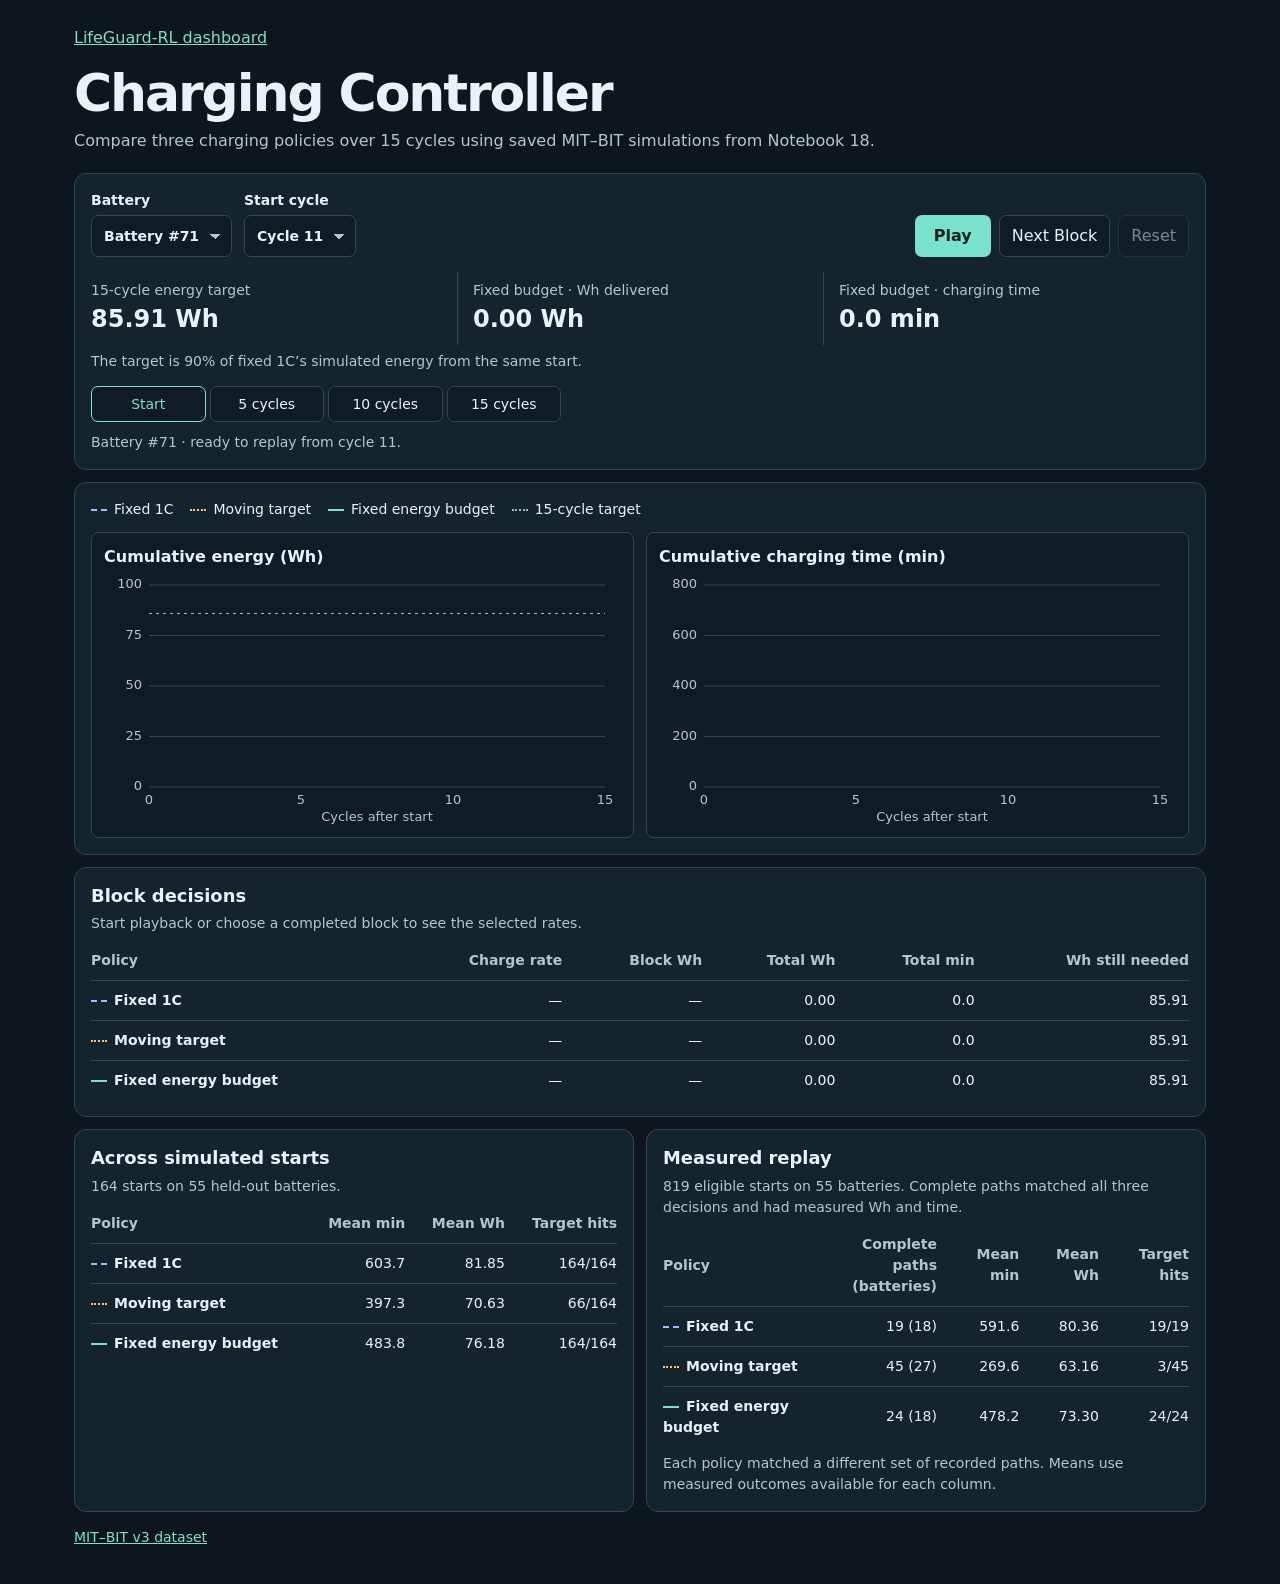
==== simulation/charging-controller.html @ 48bf8a11 "add rl agent" ====
<!doctype html>
<html lang="en">
<head>
  <meta charset="utf-8">
  <meta name="viewport" content="width=device-width, initial-scale=1">
  <meta name="color-scheme" content="dark">
  <title>Charging Controller · LifeGuard-RL</title>
  <style>
    :root {
      color-scheme: dark;
      font: 100%/1.5 system-ui, sans-serif;
      color: #eaf2f5;
      background: #0d161d;
      --panel: #15232d;
      --surface: #101c25;
      --border: #324650;
      --muted: #b4c5ce;
      --fixed: #a0bafd;
      --moving: #ffc080;
      --budget: #78e2ca;
      --target: #aab9c0;
    }
    *, *::before, *::after { box-sizing: border-box; }
    body, h1, h2, p, dl, dd, figure { margin: 0; }
    main { max-width: 1180px; margin: 0 auto; padding: 26px 24px 36px; }
    h1 { font-size: clamp(2rem, 5vw, 3.25rem); line-height: 1.08; letter-spacing: -.04em; }
    h2 { font-size: 1.12rem; line-height: 1.3; }
    a { color: var(--budget); }
    nav { margin-bottom: 15px; }
    .intro { margin-top: 8px; }
    .muted { color: var(--muted); }
    .small { font-size: .875rem; }
    .panel { border: 1px solid var(--border); border-radius: 12px; background: var(--panel); padding: 16px; }
    .workspace { margin-top: 20px; }
    .toolbar, .playback, .hero-values, .legend { display: flex; align-items: center; flex-wrap: wrap; }
    .toolbar { gap: 14px 22px; justify-content: space-between; }
    .filters { display: flex; flex-wrap: wrap; gap: 12px; }
    label { display: grid; gap: 4px; font-size: .875rem; font-weight: 640; }
    select, button {
      font: inherit; color: inherit; border: 1px solid var(--border); border-radius: 7px;
      background: var(--surface); min-height: 42px; padding: 7px 12px;
    }
    select {
      appearance: none; min-width: 112px; padding-right: 31px;
      background:
        linear-gradient(45deg, transparent 50%, var(--muted) 50%) right 16px center / 5px 5px no-repeat,
        linear-gradient(135deg, var(--muted) 50%, transparent 50%) right 11px center / 5px 5px no-repeat,
        var(--surface);
    }
    button { cursor: pointer; }
    button:disabled { opacity: .48; cursor: default; }
    button:not(:disabled):hover, select:hover { border-color: var(--muted); }
    :focus-visible { outline: 2px solid var(--budget); outline-offset: 3px; }
    .playback { gap: 8px; align-self: flex-end; }
    #play { min-width: 76px; background: var(--budget); color: #09211d; border-color: transparent; font-weight: 720; }
    .hero-values { display: grid; grid-template-columns: repeat(3, minmax(0, 1fr)); margin-top: 15px; }
    .hero-values div { padding: 8px 15px; border-left: 1px solid var(--border); }
    .hero-values div:first-child { padding-left: 0; border-left: 0; }
    .hero-values dt { color: var(--muted); font-size: .875rem; }
    .hero-values dd { font-size: clamp(1.05rem, 3vw, 1.5rem); font-weight: 660; }
    .numbers { font-variant-numeric: tabular-nums; }
    .timeline { display: flex; gap: 4px; margin-top: 14px; max-width: 470px; }
    .timeline button { flex: 1; min-height: 36px; line-height: 1.2; font-size: .875rem; }
    .timeline button[aria-pressed="true"] { border-color: var(--budget); color: var(--budget); }
    #status { margin-top: 10px; }
    .charts { margin-top: 12px; }
    .chart-grid, .evidence { display: grid; gap: 12px; grid-template-columns: repeat(2, minmax(0, 1fr)); }
    .legend { list-style: none; gap: 6px 17px; padding: 0; margin: 0 0 12px; }
    .legend li { font-size: .875rem; }
    .legend li::before, .policy-label::before {
      content: ""; display: inline-block; width: 16px; margin-right: 7px; vertical-align: middle;
      border-top: 2px solid var(--line);
    }
    .fixed { --line: var(--fixed); }
    .moving { --line: var(--moving); }
    .budget { --line: var(--budget); }
    .target { --line: var(--target); }
    .legend .fixed::before, .policy-label.fixed::before { border-top-style: dashed; }
    .legend .moving::before, .policy-label.moving::before, .legend .target::before { border-top-style: dotted; }
    figure { min-width: 0; background: var(--surface); border: 1px solid var(--border); border-radius: 8px; padding: 12px; }
    figcaption { margin-bottom: 6px; font-weight: 650; }
    canvas { display: block; width: 100%; height: clamp(185px, 27vw, 250px); }
    .decision, .evidence { margin-top: 12px; }
    .table-scroll { overflow-x: auto; }
    table { width: 100%; margin-top: 7px; border-collapse: collapse; font-size: .875rem; }
    th, td { padding: 9px 8px; text-align: right; }
    th:first-child, td:first-child { padding-left: 0; text-align: left; }
    th:last-child, td:last-child { padding-right: 0; }
    th { font-weight: 630; }
    thead { color: var(--muted); }
    tbody tr { border-top: 1px solid var(--border); }
    td { white-space: nowrap; }
    .note { margin-top: 6px; }
    .source { margin-top: 15px; }
    @media (max-width: 760px) {
      .chart-grid, .evidence { grid-template-columns: 1fr; }
    }
    @media (max-width: 430px) {
      main { padding: 18px 12px 28px; }
      .panel { padding: 12px; }
      .hero-values div { padding: 5px 8px; }
      .hero-values dt { line-height: 1.2; margin-bottom: 4px; }
      .timeline button { padding-inline: 5px; }
    }
  </style>
</head>
<body>
  <main>
    <header>
      <nav aria-label="Simulation navigation"><a href="index.html">LifeGuard-RL dashboard</a></nav>
      <h1>Charging Controller</h1>
      <p class="intro muted">Compare three charging policies over 15 cycles using saved MIT–BIT simulations from Notebook 18.</p>
    </header>

    <section class="panel workspace" aria-label="Simulation playback">
      <div class="toolbar">
        <div class="filters">
          <label>Battery<select id="battery"></select></label>
          <label>Start cycle<select id="start-cycle"></select></label>
        </div>
        <div class="playback">
          <button id="play" type="button">Play</button>
          <button id="next" type="button">Next Block</button>
          <button id="reset" type="button">Reset</button>
        </div>
      </div>
      <dl class="hero-values numbers">
        <div><dt>15-cycle energy target</dt><dd id="target-wh"></dd></div>
        <div><dt>Fixed budget · Wh delivered</dt><dd id="delivered-wh"></dd></div>
        <div><dt>Fixed budget · charging time</dt><dd id="charging-time"></dd></div>
      </dl>
      <p id="budget-context" class="muted small note"></p>
      <div id="timeline" class="timeline" role="group" aria-label="Cycles after start"></div>
      <p id="status" class="muted small numbers" role="status"></p>
    </section>

    <section class="panel charts" aria-label="Simulation charts">
      <ul class="legend" aria-label="Chart legend">
        <li class="fixed">Fixed 1C</li>
        <li class="moving">Moving target</li>
        <li class="budget">Fixed energy budget</li>
        <li class="target">15-cycle target</li>
      </ul>
      <div class="chart-grid">
        <figure>
          <figcaption>Cumulative energy (Wh)</figcaption>
          <canvas id="energy-chart" role="img" aria-label="Cumulative simulated energy by charging policy"></canvas>
        </figure>
        <figure>
          <figcaption>Cumulative charging time (min)</figcaption>
          <canvas id="time-chart" role="img" aria-label="Cumulative simulated charging time by charging policy"></canvas>
        </figure>
      </div>
    </section>

    <section class="panel decision" aria-labelledby="decisions-title">
      <h2 id="decisions-title">Block decisions</h2>
      <p id="plan" class="muted small note"></p>
      <div class="table-scroll" role="region" aria-label="Policy results at the selected block" tabindex="0">
        <table class="numbers">
          <thead>
            <tr><th scope="col">Policy</th><th scope="col">Charge rate</th><th scope="col">Block Wh</th>
              <th scope="col">Total Wh</th><th scope="col">Total min</th><th scope="col">Wh still needed</th></tr>
          </thead>
          <tbody id="decision-rows"></tbody>
        </table>
      </div>
    </section>

    <div class="evidence">
      <section class="panel" aria-labelledby="simulation-title">
        <h2 id="simulation-title">Across simulated starts</h2>
        <p id="simulation-context" class="muted small note"></p>
        <div class="table-scroll" role="region" aria-label="Simulated benchmark" tabindex="0">
          <table class="numbers">
            <thead><tr><th scope="col">Policy</th><th scope="col">Mean min</th>
              <th scope="col">Mean Wh</th><th scope="col">Target hits</th></tr></thead>
            <tbody id="simulation-rows"></tbody>
          </table>
        </div>
      </section>
      <section class="panel" aria-labelledby="replay-title">
        <h2 id="replay-title">Measured replay</h2>
        <p id="replay-context" class="muted small note"></p>
        <div class="table-scroll" role="region" aria-label="Measured exact-match results" tabindex="0">
          <table class="numbers">
            <thead><tr><th scope="col">Policy</th><th scope="col">Complete paths<br>(batteries)</th>
              <th scope="col">Mean min</th><th scope="col">Mean Wh</th><th scope="col">Target hits</th></tr></thead>
            <tbody id="replay-rows"></tbody>
          </table>
        </div>
        <p class="muted small note">Each policy matched a different set of recorded paths. Means use measured outcomes available for each column.</p>
      </section>
    </div>
    <p class="source small"><a href="https://data.mendeley.com/datasets/kw34hhw7xg/3">MIT–BIT v3 dataset</a></p>
    <noscript><p>This page needs JavaScript to display the saved controller results.</p></noscript>
  </main>

  <script id="controller-data" type="application/json">{"blockSize":5,"horizon":15,"budgetFraction":0.9,"focus":71,"focusStart":11,"cases":[{"cell":1,"start":11,"budget":87.12595488683364,"policies":{"fixed_1c":[{"rate":1,"wh":31.958225677988395,"minutes":242.54893653537664,"cumulativeWh":31.958225677988395,"fallback":false,"cumulativeMinutes":242.54893653537664},{"rate":1,"wh":32.27669831364702,"minutes":246.4938327793334,"cumulativeWh":64.23492399163541,"fallback":false,"cumulativeMinutes":489.04276931471003},{"rate":1,"wh":32.57169254929086,"minutes":250.18898892504336,"cumulativeWh":96.80661654092627,"fallback":false,"cumulativeMinutes":739.2317582397534}],"model":[{"rate":1,"wh":31.958225677988395,"minutes":242.54893653537664,"cumulativeWh":31.958225677988395,"fallback":false,"cumulativeMinutes":242.54893653537664},{"rate":1,"wh":32.27669831364702,"minutes":246.4938327793334,"cumulativeWh":64.23492399163541,"fallback":false,"cumulativeMinutes":489.04276931471003},{"rate":1,"wh":32.57169254929086,"minutes":250.18898892504336,"cumulativeWh":96.80661654092627,"fallback":false,"cumulativeMinutes":739.2317582397534}],"energy_budget":[{"rate":2,"wh":27.176707440305854,"minutes":102.15194248461111,"cumulativeWh":27.176707440305854,"fallback":false,"plan":[2,1,1],"lowerWh":87.71182267120322,"cumulativeMinutes":102.15194248461111},{"rate":1,"wh":31.373181301181198,"minutes":239.9605192190892,"cumulativeWh":58.54988874148705,"fallback":false,"plan":[1,1],"lowerWh":61.46954270168046,"cumulativeMinutes":342.1124617037003},{"rate":1,"wh":31.482255717755724,"minutes":238.85170825720772,"cumulativeWh":90.03214445924277,"fallback":false,"plan":[1],"lowerWh":30.758449230551594,"cumulativeMinutes":580.9641699609081}]}},{"cell":1,"start":41,"budget":67.53116717371594,"policies":{"fixed_1c":[{"rate":1,"wh":24.85620402307699,"minutes":181.87359111714443,"cumulativeWh":24.85620402307699,"fallback":false,"cumulativeMinutes":181.87359111714443},{"rate":1,"wh":25.014102717781356,"minutes":180.76862984242285,"cumulativeWh":49.87030674085835,"fallback":false,"cumulativeMinutes":362.6422209595673},{"rate":1,"wh":25.164323452159362,"minutes":182.17443799861766,"cumulativeWh":75.0346301930177,"fallback":false,"cumulativeMinutes":544.8166589581849}],"model":[{"rate":2,"wh":19.05099544702267,"minutes":69.31172417142446,"cumulativeWh":19.05099544702267,"fallback":false,"cumulativeMinutes":69.31172417142446},{"rate":2,"wh":18.16006203933167,"minutes":66.23339474070717,"cumulativeWh":37.21105748635434,"fallback":false,"cumulativeMinutes":135.5451189121316},{"rate":2,"wh":17.24429015813942,"minutes":63.25068886821204,"cumulativeWh":54.45534764449376,"fallback":false,"cumulativeMinutes":198.79580778034364}],"energy_budget":[{"rate":1,"wh":24.85620402307699,"minutes":181.87359111714443,"cumulativeWh":24.85620402307699,"fallback":false,"plan":[1,1,1],"lowerWh":72.71430840497815,"cumulativeMinutes":181.87359111714443},{"rate":2,"wh":19.539843055683903,"minutes":70.24618810688872,"cumulativeWh":44.396047078760894,"fallback":false,"plan":[2,1],"lowerWh":42.70122168447113,"cumulativeMinutes":252.11977922403315},{"rate":1,"wh":24.54727294604368,"minutes":180.25445072681836,"cumulativeWh":68.94332002480458,"fallback":false,"plan":[1],"lowerWh":23.82346645883955,"cumulativeMinutes":432.3742299508515}]}},{"cell":1,"start":66,"budget":57.814254793767105,"policies":{"fixed_1c":[{"rate":1,"wh":21.34007529638642,"minutes":154.97482573293516,"cumulativeWh":21.34007529638642,"fallback":false,"cumulativeMinutes":154.97482573293516},{"rate":1,"wh":21.447367709551663,"minutes":155.46090531038172,"cumulativeWh":42.78744300593809,"fallback":false,"cumulativeMinutes":310.4357310433169},{"rate":1,"wh":21.450617876025365,"minutes":156.1173819512097,"cumulativeWh":64.23806088196345,"fallback":false,"cumulativeMinutes":466.5531129945266}],"model":[{"rate":1,"wh":21.34007529638642,"minutes":154.97482573293516,"cumulativeWh":21.34007529638642,"fallback":false,"cumulativeMinutes":154.97482573293516},{"rate":1,"wh":21.447367709551663,"minutes":155.46090531038172,"cumulativeWh":42.78744300593809,"fallback":false,"cumulativeMinutes":310.4357310433169},{"rate":1,"wh":21.450617876025365,"minutes":156.1173819512097,"cumulativeWh":64.23806088196345,"fallback":false,"cumulativeMinutes":466.5531129945266}],"energy_budget":[{"rate":1,"wh":21.34007529638642,"minutes":154.97482573293516,"cumulativeWh":21.34007529638642,"fallback":false,"plan":[1,1,1],"lowerWh":61.91773909392389,"cumulativeMinutes":154.97482573293516},{"rate":1,"wh":21.447367709551663,"minutes":155.46090531038172,"cumulativeWh":42.78744300593809,"fallback":false,"plan":[1,1],"lowerWh":41.512091268320574,"cumulativeMinutes":310.4357310433169},{"rate":1,"wh":21.450617876025365,"minutes":156.1173819512097,"cumulativeWh":64.23806088196345,"fallback":false,"plan":[1],"lowerWh":20.726811388821236,"cumulativeMinutes":466.5531129945266}]}},{"cell":3,"start":11,"budget":85.9936514791972,"policies":{"fixed_1c":[{"rate":1,"wh":31.60090364718542,"minutes":236.8677835323052,"cumulativeWh":31.60090364718542,"fallback":false,"cumulativeMinutes":236.8677835323052},{"rate":1,"wh":31.86504855653058,"minutes":240.0968400679427,"cumulativeWh":63.465952203716,"fallback":false,"cumulativeMinutes":476.96462360024793},{"rate":1,"wh":32.08254943983644,"minutes":243.4492260671386,"cumulativeWh":95.54850164355244,"fallback":false,"cumulativeMinutes":720.4138496673866}],"model":[{"rate":1,"wh":31.60090364718542,"minutes":236.8677835323052,"cumulativeWh":31.60090364718542,"fallback":false,"cumulativeMinutes":236.8677835323052},{"rate":1,"wh":31.86504855653058,"minutes":240.0968400679427,"cumulativeWh":63.465952203716,"fallback":false,"cumulativeMinutes":476.96462360024793},{"rate":1,"wh":32.08254943983644,"minutes":243.4492260671386,"cumulativeWh":95.54850164355244,"fallback":false,"cumulativeMinutes":720.4138496673866}],"energy_budget":[{"rate":2,"wh":26.71273995212532,"minutes":98.98864733956981,"cumulativeWh":26.71273995212532,"fallback":false,"plan":[2,1,1],"lowerWh":86.6830335602758,"cumulativeMinutes":98.98864733956981},{"rate":1,"wh":31.05183550305509,"minutes":233.431416539061,"cumulativeWh":57.76457545518041,"fallback":false,"plan":[1,1],"lowerWh":60.93519800395576,"cumulativeMinutes":332.4200638786308},{"rate":1,"wh":31.16354269131406,"minutes":233.30830981432592,"cumulativeWh":88.92811814649447,"fallback":false,"plan":[1],"lowerWh":30.468996035564906,"cumulativeMinutes":565.7283736929567}]}},{"cell":3,"start":41,"budget":67.75769432907961,"policies":{"fixed_1c":[{"rate":1,"wh":25.019099819235123,"minutes":181.67551009662543,"cumulativeWh":25.019099819235123,"fallback":false,"cumulativeMinutes":181.67551009662543},{"rate":1,"wh":25.119012991875735,"minutes":179.9875178592412,"cumulativeWh":50.13811281111086,"fallback":false,"cumulativeMinutes":361.6630279558666},{"rate":1,"wh":25.14821422119983,"minutes":180.67042631045857,"cumulativeWh":75.28632703231068,"fallback":false,"cumulativeMinutes":542.3334542663251}],"model":[{"rate":2,"wh":19.17674786600175,"minutes":69.61720522088511,"cumulativeWh":19.17674786600175,"fallback":false,"cumulativeMinutes":69.61720522088511},{"rate":2,"wh":18.091097676936467,"minutes":65.88869390900969,"cumulativeWh":37.26784554293822,"fallback":false,"cumulativeMinutes":135.5058991298948},{"rate":2,"wh":16.982507496857124,"minutes":62.41736185572996,"cumulativeWh":54.25035303979534,"fallback":false,"cumulativeMinutes":197.92326098562475}],"energy_budget":[{"rate":1,"wh":25.019099819235116,"minutes":181.67551009662543,"cumulativeWh":25.019099819235116,"fallback":false,"plan":[1,1,1],"lowerWh":73.04124244609201,"cumulativeMinutes":181.67551009662543},{"rate":2,"wh":19.593722985311697,"minutes":69.7870090614649,"cumulativeWh":44.61282280454681,"fallback":false,"plan":[2,1],"lowerWh":42.835138354883384,"cumulativeMinutes":251.46251915809034},{"rate":1,"wh":24.521595559985073,"minutes":178.5969569972084,"cumulativeWh":69.13441836453188,"fallback":false,"plan":[1],"lowerWh":23.82704890423592,"cumulativeMinutes":430.05947615529874}]}},{"cell":3,"start":66,"budget":56.83497313779657,"policies":{"fixed_1c":[{"rate":1,"wh":21.08579619612471,"minutes":153.98387897467614,"cumulativeWh":21.08579619612471,"fallback":false,"cumulativeMinutes":153.98387897467614},{"rate":1,"wh":21.07355383729498,"minutes":151.00472289265673,"cumulativeWh":42.15935003341969,"fallback":false,"cumulativeMinutes":304.9886018673329},{"rate":1,"wh":20.990620119687605,"minutes":150.77342416484095,"cumulativeWh":63.1499701531073,"fallback":false,"cumulativeMinutes":455.7620260321738}],"model":[{"rate":2,"wh":15.003905993886086,"minutes":55.85059886438511,"cumulativeWh":15.003905993886086,"fallback":false,"cumulativeMinutes":55.85059886438511},{"rate":1,"wh":20.17962382961573,"minutes":148.82568856349135,"cumulativeWh":35.183529823501814,"fallback":false,"cumulativeMinutes":204.67628742787647},{"rate":1,"wh":20.174130363866876,"minutes":145.11377103011003,"cumulativeWh":55.357660187368694,"fallback":false,"cumulativeMinutes":349.7900584579865}],"energy_budget":[{"rate":1,"wh":21.08579619612471,"minutes":153.98387897467614,"cumulativeWh":21.08579619612471,"fallback":false,"plan":[1,1,1],"lowerWh":60.90488556688863,"cumulativeMinutes":153.98387897467614},{"rate":1,"wh":21.07355383729498,"minutes":151.00472289265673,"cumulativeWh":42.15935003341969,"fallback":false,"plan":[1,1],"lowerWh":40.783993766569196,"cumulativeMinutes":304.9886018673329},{"rate":1,"wh":20.990620119687605,"minutes":150.77342416484095,"cumulativeWh":63.1499701531073,"fallback":false,"plan":[1],"lowerWh":20.296073463938452,"cumulativeMinutes":455.7620260321738}]}},{"cell":4,"start":11,"budget":84.91025839118795,"policies":{"fixed_1c":[{"rate":1,"wh":31.33407416861754,"minutes":238.1880729723383,"cumulativeWh":31.33407416861754,"fallback":false,"cumulativeMinutes":238.1880729723383},{"rate":1,"wh":31.438711585849514,"minutes":234.63788046486,"cumulativeWh":62.77278575446705,"fallback":false,"cumulativeMinutes":472.8259534371983},{"rate":1,"wh":31.571945791297335,"minutes":236.651241445044,"cumulativeWh":94.34473154576439,"fallback":false,"cumulativeMinutes":709.4771948822423}],"model":[{"rate":2,"wh":26.397691805323575,"minutes":98.96809768046214,"cumulativeWh":26.397691805323575,"fallback":false,"cumulativeMinutes":98.96809768046214},{"rate":2,"wh":25.122772848573238,"minutes":92.5708632132305,"cumulativeWh":51.52046465389681,"fallback":false,"cumulativeMinutes":191.53896089369263},{"rate":2,"wh":23.912771336954986,"minutes":87.02119831320223,"cumulativeWh":75.4332359908518,"fallback":false,"cumulativeMinutes":278.56015920689487}],"energy_budget":[{"rate":1,"wh":31.33407416861754,"minutes":238.1880729723383,"cumulativeWh":31.33407416861754,"fallback":false,"plan":[1,2,1],"lowerWh":86.290287324931,"cumulativeMinutes":238.1880729723383},{"rate":2,"wh":26.472758626339612,"minutes":97.75130091045976,"cumulativeWh":57.80683279495715,"fallback":false,"plan":[2,1],"lowerWh":55.92111755211873,"cumulativeMinutes":335.93937388279807},{"rate":1,"wh":30.728539116192508,"minutes":229.65420573670895,"cumulativeWh":88.53537191114967,"fallback":false,"plan":[1],"lowerWh":30.033992460443354,"cumulativeMinutes":565.593579619507}]}},{"cell":4,"start":41,"budget":72.11666201423536,"policies":{"fixed_1c":[{"rate":1,"wh":26.473302456750442,"minutes":191.53107281067489,"cumulativeWh":26.473302456750442,"fallback":false,"cumulativeMinutes":191.53107281067489},{"rate":1,"wh":26.714557760428217,"minutes":191.92364562849502,"cumulativeWh":53.18786021717866,"fallback":false,"cumulativeMinutes":383.45471843916994},{"rate":1,"wh":26.941764243082844,"minutes":193.51906517150059,"cumulativeWh":80.12962446026151,"fallback":false,"cumulativeMinutes":576.9737836106706}],"model":[{"rate":2,"wh":20.87962074200077,"minutes":74.90760966192701,"cumulativeWh":20.87962074200077,"fallback":false,"cumulativeMinutes":74.90760966192701},{"rate":2,"wh":19.732125893322483,"minutes":71.44319589205716,"cumulativeWh":40.61174663532326,"fallback":false,"cumulativeMinutes":146.35080555398417},{"rate":2,"wh":18.72471984887832,"minutes":67.46383582598828,"cumulativeWh":59.33646648420157,"fallback":false,"cumulativeMinutes":213.81464137997244}],"energy_budget":[{"rate":1,"wh":26.47330245675044,"minutes":191.53107281067489,"cumulativeWh":26.47330245675044,"fallback":false,"plan":[1,1,2],"lowerWh":72.59247545013338,"cumulativeMinutes":191.53107281067489},{"rate":2,"wh":21.30644673949269,"minutes":75.66965778366877,"cumulativeWh":47.77974919624313,"fallback":false,"plan":[2,1],"lowerWh":46.18096243129074,"cumulativeMinutes":267.20073059434367},{"rate":1,"wh":26.15469588221144,"minutes":190.0226289473402,"cumulativeWh":73.93444507845457,"fallback":false,"plan":[1],"lowerWh":25.460149226462285,"cumulativeMinutes":457.22335954168386}]}},{"cell":4,"start":66,"budget":61.57905171236341,"policies":{"fixed_1c":[{"rate":1,"wh":22.693327131208424,"minutes":165.66399656824728,"cumulativeWh":22.693327131208424,"fallback":false,"cumulativeMinutes":165.66399656824728},{"rate":1,"wh":22.80951935235922,"minutes":162.15748499842067,"cumulativeWh":45.502846483567644,"fallback":false,"cumulativeMinutes":327.82148156666796},{"rate":1,"wh":22.91832208572503,"minutes":162.55012736131866,"cumulativeWh":68.42116856929267,"fallback":false,"cumulativeMinutes":490.3716089279866}],"model":[{"rate":2,"wh":16.60405349542098,"minutes":61.18074176552584,"cumulativeWh":16.60405349542098,"fallback":false,"cumulativeMinutes":61.18074176552584},{"rate":2,"wh":15.515208280429682,"minutes":57.8214097047072,"cumulativeWh":32.11926177585066,"fallback":false,"cumulativeMinutes":119.00215147023303},{"rate":2,"wh":14.601323406956624,"minutes":54.78323496777381,"cumulativeWh":46.720585182807284,"fallback":false,"cumulativeMinutes":173.78538643800684}],"energy_budget":[{"rate":1,"wh":22.693327131208424,"minutes":165.66399656824728,"cumulativeWh":22.693327131208424,"fallback":false,"plan":[1,1,1],"lowerWh":66.17608398307401,"cumulativeMinutes":165.66399656824728},{"rate":1,"wh":22.80951935235922,"minutes":162.15748499842067,"cumulativeWh":45.502846483567644,"fallback":false,"plan":[1,1],"lowerWh":44.447661247670865,"cumulativeMinutes":327.82148156666796},{"rate":2,"wh":17.20875429099713,"minutes":61.45961848426808,"cumulativeWh":62.71160077456477,"fallback":false,"plan":[2],"lowerWh":16.514207635247978,"cumulativeMinutes":389.28110005093606}]}},{"cell":5,"start":11,"budget":87.90991266662249,"policies":{"fixed_1c":[{"rate":1,"wh":32.31307306461659,"minutes":246.14923770140405,"cumulativeWh":32.31307306461659,"fallback":false,"cumulativeMinutes":246.14923770140405},{"rate":1,"wh":32.56226388683599,"minutes":249.66705056165583,"cumulativeWh":64.87533695145258,"fallback":false,"cumulativeMinutes":495.81628826305985},{"rate":1,"wh":32.802343789239075,"minutes":253.13596917829886,"cumulativeWh":97.67768074069166,"fallback":false,"cumulativeMinutes":748.9522574413587}],"model":[{"rate":1,"wh":32.31307306461659,"minutes":246.14923770140405,"cumulativeWh":32.31307306461659,"fallback":false,"cumulativeMinutes":246.14923770140405},{"rate":1,"wh":32.56226388683599,"minutes":249.66705056165583,"cumulativeWh":64.87533695145258,"fallback":false,"cumulativeMinutes":495.81628826305985},{"rate":1,"wh":32.802343789239075,"minutes":253.13596917829886,"cumulativeWh":97.67768074069166,"fallback":false,"cumulativeMinutes":748.9522574413587}],"energy_budget":[{"rate":2,"wh":27.47357231865843,"minutes":104.13864385302229,"cumulativeWh":27.47357231865843,"fallback":false,"plan":[2,1,1],"lowerWh":88.35925070597986,"cumulativeMinutes":104.13864385302229},{"rate":1,"wh":31.557952253914074,"minutes":240.6578528907381,"cumulativeWh":59.03152457257251,"fallback":false,"plan":[1,1],"lowerWh":61.809535266154796,"cumulativeMinutes":344.7964967437604},{"rate":1,"wh":31.659470264665753,"minutes":240.60799803925102,"cumulativeWh":90.69099483723826,"fallback":false,"plan":[1],"lowerWh":30.95095273708344,"cumulativeMinutes":585.4044947830114}]}},{"cell":5,"start":41,"budget":70.63349416387445,"policies":{"fixed_1c":[{"rate":1,"wh":26.09556230497693,"minutes":190.8744184731807,"cumulativeWh":26.09556230497693,"fallback":false,"cumulativeMinutes":190.8744184731807},{"rate":1,"wh":26.16402136135476,"minutes":188.65111615308118,"cumulativeWh":52.25958366633169,"fallback":false,"cumulativeMinutes":379.5255346262619},{"rate":1,"wh":26.22207651575103,"minutes":189.64717203130388,"cumulativeWh":78.48166018208272,"fallback":false,"cumulativeMinutes":569.1727066575658}],"model":[{"rate":2,"wh":20.48554217461804,"minutes":74.39433438488906,"cumulativeWh":20.48554217461804,"fallback":false,"cumulativeMinutes":74.39433438488906},{"rate":2,"wh":19.38234373992375,"minutes":70.36008243636158,"cumulativeWh":39.86788591454179,"fallback":false,"cumulativeMinutes":144.75441682125063},{"rate":2,"wh":18.27339825721448,"minutes":66.5661224773644,"cumulativeWh":58.14128417175627,"fallback":false,"cumulativeMinutes":211.32053929861502}],"energy_budget":[{"rate":1,"wh":26.095562304976927,"minutes":190.8744184731807,"cumulativeWh":26.095562304976927,"fallback":false,"plan":[1,1,2],"lowerWh":70.80558590573234,"cumulativeMinutes":190.8744184731807},{"rate":2,"wh":20.787244257056557,"minutes":74.22367824981454,"cumulativeWh":46.88280656203348,"fallback":false,"plan":[2,1],"lowerWh":44.9149802944477,"cumulativeMinutes":265.09809672299525},{"rate":1,"wh":25.535623289816172,"minutes":186.74408184080022,"cumulativeWh":72.41842985184965,"fallback":false,"plan":[1],"lowerWh":24.82710576223386,"cumulativeMinutes":451.84217856379547}]}},{"cell":5,"start":66,"budget":60.8577600940462,"policies":{"fixed_1c":[{"rate":1,"wh":22.524085143292062,"minutes":161.87605349973066,"cumulativeWh":22.524085143292062,"fallback":false,"cumulativeMinutes":161.87605349973066},{"rate":1,"wh":22.56535737917625,"minutes":161.90217757795406,"cumulativeWh":45.08944252246831,"fallback":false,"cumulativeMinutes":323.7782310776847},{"rate":1,"wh":22.5302909153608,"minutes":162.56507234535206,"cumulativeWh":67.61973343782911,"fallback":false,"cumulativeMinutes":486.3433034230368}],"model":[{"rate":1,"wh":22.524085143292062,"minutes":161.87605349973066,"cumulativeWh":22.524085143292062,"fallback":false,"cumulativeMinutes":161.87605349973066},{"rate":1,"wh":22.56535737917625,"minutes":161.90217757795406,"cumulativeWh":45.08944252246831,"fallback":false,"cumulativeMinutes":323.7782310776847},{"rate":1,"wh":22.5302909153608,"minutes":162.56507234535206,"cumulativeWh":67.61973343782911,"fallback":false,"cumulativeMinutes":486.3433034230368}],"energy_budget":[{"rate":1,"wh":22.524085143292062,"minutes":161.87605349973066,"cumulativeWh":22.524085143292062,"fallback":false,"plan":[1,1,1],"lowerWh":65.28798930657071,"cumulativeMinutes":161.87605349973066},{"rate":1,"wh":22.56535737917625,"minutes":161.90217757795406,"cumulativeWh":45.08944252246831,"fallback":false,"plan":[1,1],"lowerWh":43.68776104211202,"cumulativeMinutes":323.7782310776847},{"rate":2,"wh":16.87225573389528,"minutes":61.33739040357523,"cumulativeWh":61.96169825636359,"fallback":false,"plan":[2],"lowerWh":16.163738206312967,"cumulativeMinutes":385.11562148125995}]}},{"cell":7,"start":11,"budget":87.66451074560534,"policies":{"fixed_1c":[{"rate":1,"wh":32.35452886571059,"minutes":245.49536730554877,"cumulativeWh":32.35452886571059,"fallback":false,"cumulativeMinutes":245.49536730554877},{"rate":1,"wh":32.476594080255225,"minutes":247.34937931323208,"cumulativeWh":64.83112294596582,"fallback":false,"cumulativeMinutes":492.84474661878085},{"rate":1,"wh":32.57388899359567,"minutes":249.4736840569955,"cumulativeWh":97.40501193956149,"fallback":false,"cumulativeMinutes":742.3184306757763}],"model":[{"rate":1,"wh":32.35452886571059,"minutes":245.49536730554877,"cumulativeWh":32.35452886571059,"fallback":false,"cumulativeMinutes":245.49536730554877},{"rate":1,"wh":32.476594080255225,"minutes":247.34937931323208,"cumulativeWh":64.83112294596582,"fallback":false,"cumulativeMinutes":492.84474661878085},{"rate":1,"wh":32.57388899359567,"minutes":249.4736840569955,"cumulativeWh":97.40501193956149,"fallback":false,"cumulativeMinutes":742.3184306757763}],"energy_budget":[{"rate":2,"wh":27.567042562164243,"minutes":103.9938550339262,"cumulativeWh":27.567042562164243,"fallback":false,"plan":[2,1,1],"lowerWh":88.32356426975991,"cumulativeMinutes":103.9938550339262},{"rate":1,"wh":31.54337924088822,"minutes":238.53874299188772,"cumulativeWh":59.11042180305246,"fallback":false,"plan":[1,1],"lowerWh":61.68037858642906,"cumulativeMinutes":342.5325980258139},{"rate":1,"wh":31.544886597965863,"minutes":237.57499940693995,"cumulativeWh":90.65530840101832,"fallback":false,"plan":[1],"lowerWh":30.83636907038355,"cumulativeMinutes":580.1075974327539}]}},{"cell":7,"start":41,"budget":69.07436731584534,"policies":{"fixed_1c":[{"rate":1,"wh":25.5999417355743,"minutes":185.59125917802785,"cumulativeWh":25.5999417355743,"fallback":false,"cumulativeMinutes":185.59125917802785},{"rate":1,"wh":25.58658031045235,"minutes":183.0141585941012,"cumulativeWh":51.18652204602665,"fallback":false,"cumulativeMinutes":368.60541777212904},{"rate":1,"wh":25.562774971579277,"minutes":183.32094575984075,"cumulativeWh":76.74929701760593,"fallback":false,"cumulativeMinutes":551.9263635319699}],"model":[{"rate":2,"wh":19.91392766413162,"minutes":71.91971738818465,"cumulativeWh":19.91392766413162,"fallback":false,"cumulativeMinutes":71.91971738818465},{"rate":2,"wh":18.773798909673232,"minutes":67.8412533553914,"cumulativeWh":38.68772657380485,"fallback":false,"cumulativeMinutes":139.76097074357605},{"rate":2,"wh":17.63128601095235,"minutes":64.07305670928054,"cumulativeWh":56.3190125847572,"fallback":false,"cumulativeMinutes":203.8340274528566}],"energy_budget":[{"rate":1,"wh":25.599941735574298,"minutes":185.59125917802785,"cumulativeWh":25.599941735574298,"fallback":false,"plan":[1,1,1],"lowerWh":74.41755288634752,"cumulativeMinutes":185.59125917802785},{"rate":2,"wh":20.16863840422966,"minutes":71.59298569456952,"cumulativeWh":45.76858013980396,"fallback":false,"plan":[2,1],"lowerWh":43.66730357013434,"cumulativeMinutes":257.1842448725974},{"rate":1,"wh":24.906552418329706,"minutes":180.94733764100212,"cumulativeWh":70.67513255813367,"fallback":false,"plan":[1],"lowerWh":24.198034890747394,"cumulativeMinutes":438.1315825135995}]}},{"cell":7,"start":66,"budget":57.34277650932862,"policies":{"fixed_1c":[{"rate":1,"wh":21.322021835996797,"minutes":154.67544174370704,"cumulativeWh":21.322021835996797,"fallback":false,"cumulativeMinutes":154.67544174370704},{"rate":1,"wh":21.24522484912953,"minutes":151.2250621823891,"cumulativeWh":42.56724668512633,"fallback":false,"cumulativeMinutes":305.9005039260961},{"rate":1,"wh":21.14694943634992,"minutes":150.91325651896278,"cumulativeWh":63.71419612147625,"fallback":false,"cumulativeMinutes":456.8137604450589}],"model":[{"rate":2,"wh":15.34652634028732,"minutes":56.41130786913142,"cumulativeWh":15.34652634028732,"fallback":false,"cumulativeMinutes":56.41130786913142},{"rate":1,"wh":20.479076412166055,"minutes":149.78243395596533,"cumulativeWh":35.82560275245338,"fallback":false,"cumulativeMinutes":206.19374182509677},{"rate":1,"wh":20.394847112144497,"minutes":145.5119155018763,"cumulativeWh":56.22044986459787,"fallback":false,"cumulativeMinutes":351.7056573269731}],"energy_budget":[{"rate":1,"wh":21.322021835996797,"minutes":154.67544174370704,"cumulativeWh":21.322021835996797,"fallback":false,"plan":[1,1,1],"lowerWh":61.382451990217845,"cumulativeMinutes":154.67544174370704},{"rate":1,"wh":21.24522484912953,"minutes":151.2250621823891,"cumulativeWh":42.56724668512633,"fallback":false,"plan":[1,1],"lowerWh":40.98428703305443,"cumulativeMinutes":305.9005039260961},{"rate":1,"wh":21.14694943634992,"minutes":150.91325651896278,"cumulativeWh":63.71419612147625,"fallback":false,"plan":[1],"lowerWh":20.43843190876761,"cumulativeMinutes":456.8137604450589}]}},{"cell":8,"start":11,"budget":80.88752363588148,"policies":{"fixed_1c":[{"rate":1,"wh":29.77012605831856,"minutes":225.1384454085875,"cumulativeWh":29.77012605831856,"fallback":false,"cumulativeMinutes":225.1384454085875},{"rate":1,"wh":29.95550245910676,"minutes":222.09549634833687,"cumulativeWh":59.72562851742532,"fallback":false,"cumulativeMinutes":447.23394175692437},{"rate":1,"wh":30.1493977446652,"minutes":224.29891797998198,"cumulativeWh":89.87502626209053,"fallback":false,"cumulativeMinutes":671.5328597369064}],"model":[{"rate":2,"wh":24.756322331918298,"minutes":92.06350641463479,"cumulativeWh":24.756322331918298,"fallback":false,"cumulativeMinutes":92.06350641463479},{"rate":2,"wh":23.715276104117933,"minutes":86.85388308673053,"cumulativeWh":48.47159843603623,"fallback":false,"cumulativeMinutes":178.91738950136534},{"rate":2,"wh":22.68986831381445,"minutes":82.31474781664946,"cumulativeWh":71.16146674985069,"fallback":false,"cumulativeMinutes":261.2321373180148}],"energy_budget":[{"rate":1,"wh":29.77012605831856,"minutes":225.1384454085875,"cumulativeWh":29.77012605831856,"fallback":false,"plan":[1,2,1],"lowerWh":81.98751245336713,"cumulativeMinutes":225.1384454085875},{"rate":2,"wh":24.98794535003353,"minutes":91.5307808705422,"cumulativeWh":54.758071408352095,"fallback":false,"plan":[2,1],"lowerWh":53.044522735642985,"cumulativeMinutes":316.6692262791297},{"rate":1,"wh":29.336976401735463,"minutes":219.1929991672975,"cumulativeWh":84.09504781008755,"fallback":false,"plan":[1],"lowerWh":28.65556135560251,"cumulativeMinutes":535.8622254464271}]}},{"cell":8,"start":41,"budget":66.80954135754418,"policies":{"fixed_1c":[{"rate":1,"wh":24.420623698428393,"minutes":178.72296592052737,"cumulativeWh":24.420623698428393,"fallback":false,"cumulativeMinutes":178.72296592052737},{"rate":1,"wh":24.75286531604641,"minutes":178.64738282188893,"cumulativeWh":49.173489014474804,"fallback":false,"cumulativeMinutes":357.3703487424163},{"rate":1,"wh":25.059334716129836,"minutes":180.27892203677624,"cumulativeWh":74.23282373060464,"fallback":false,"cumulativeMinutes":537.6492707791925}],"model":[{"rate":2,"wh":18.632507536100476,"minutes":67.71411085430748,"cumulativeWh":18.632507536100476,"fallback":false,"cumulativeMinutes":67.71411085430748},{"rate":2,"wh":17.63932549796408,"minutes":64.78439123261235,"cumulativeWh":36.27183303406456,"fallback":false,"cumulativeMinutes":132.4985020869198},{"rate":2,"wh":16.83908017793986,"minutes":61.82395161985681,"cumulativeWh":53.11091321200442,"fallback":false,"cumulativeMinutes":194.32245370677663}],"energy_budget":[{"rate":1,"wh":24.42062369842839,"minutes":178.72296592052737,"cumulativeWh":24.42062369842839,"fallback":false,"plan":[1,1,1],"lowerWh":72.12528837388422,"cumulativeMinutes":178.72296592052737},{"rate":1,"wh":24.752865316046414,"minutes":178.64738282188893,"cumulativeWh":49.173489014474804,"fallback":false,"plan":[1,2],"lowerWh":43.19410272471627,"cumulativeMinutes":357.3703487424163},{"rate":2,"wh":19.721636424795864,"minutes":70.21584904392547,"cumulativeWh":68.89512543927067,"fallback":false,"plan":[2],"lowerWh":19.040221378662913,"cumulativeMinutes":427.58619778634176}]}},{"cell":8,"start":66,"budget":58.882976396694126,"policies":{"fixed_1c":[{"rate":1,"wh":21.717371322306015,"minutes":161.2225761791047,"cumulativeWh":21.717371322306015,"fallback":false,"cumulativeMinutes":161.2225761791047},{"rate":1,"wh":21.813510535175315,"minutes":156.81040620452617,"cumulativeWh":43.53088185748133,"fallback":false,"cumulativeMinutes":318.03298238363084},{"rate":1,"wh":21.894647472178807,"minutes":156.689759027582,"cumulativeWh":65.42552932966014,"fallback":false,"cumulativeMinutes":474.72274141121284}],"model":[{"rate":2,"wh":15.478940450422762,"minutes":58.46677945985348,"cumulativeWh":15.478940450422762,"fallback":false,"cumulativeMinutes":58.46677945985348},{"rate":1,"wh":20.600623301358166,"minutes":152.15464977440624,"cumulativeWh":36.079563751780924,"fallback":false,"cumulativeMinutes":210.62142923425972},{"rate":1,"wh":20.803681571291882,"minutes":148.87365771584084,"cumulativeWh":56.88324532307281,"fallback":false,"cumulativeMinutes":359.4950869501006}],"energy_budget":[{"rate":1,"wh":21.71737132230601,"minutes":161.2225761791047,"cumulativeWh":21.71737132230601,"fallback":false,"plan":[1,1,1],"lowerWh":63.31799397293972,"cumulativeMinutes":161.2225761791047},{"rate":1,"wh":21.813510535175315,"minutes":156.81040620452617,"cumulativeWh":43.530881857481326,"fallback":false,"plan":[1,1],"lowerWh":42.42775899122811,"cumulativeMinutes":318.03298238363084},{"rate":2,"wh":16.148205069484348,"minutes":58.97256063073159,"cumulativeWh":59.679086926965674,"fallback":false,"plan":[2],"lowerWh":15.466790023351397,"cumulativeMinutes":377.00554301436244}]}},{"cell":9,"start":11,"budget":88.30873317503239,"policies":{"fixed_1c":[{"rate":1,"wh":32.47448878372191,"minutes":247.84929259453432,"cumulativeWh":32.47448878372191,"fallback":false,"cumulativeMinutes":247.84929259453432},{"rate":1,"wh":32.7105269847026,"minutes":251.23397053208762,"cumulativeWh":65.1850157684245,"fallback":false,"cumulativeMinutes":499.08326312662194},{"rate":1,"wh":32.93579887050036,"minutes":254.57245927393672,"cumulativeWh":98.12081463892487,"fallback":false,"cumulativeMinutes":753.6557224005587}],"model":[{"rate":1,"wh":32.47448878372191,"minutes":247.84929259453432,"cumulativeWh":32.47448878372191,"fallback":false,"cumulativeMinutes":247.84929259453432},{"rate":1,"wh":32.7105269847026,"minutes":251.23397053208762,"cumulativeWh":65.1850157684245,"fallback":false,"cumulativeMinutes":499.08326312662194},{"rate":1,"wh":32.93579887050036,"minutes":254.57245927393672,"cumulativeWh":98.12081463892487,"fallback":false,"cumulativeMinutes":753.6557224005587}],"energy_budget":[{"rate":2,"wh":27.641845209573827,"minutes":105.1479942461752,"cumulativeWh":27.641845209573827,"fallback":false,"plan":[2,1,1],"lowerWh":88.81000579699572,"cumulativeMinutes":105.1479942461752},{"rate":1,"wh":31.704929030864335,"minutes":241.9654701468166,"cumulativeWh":59.346774240438165,"fallback":false,"plan":[1,1],"lowerWh":62.09201746625527,"cumulativeMinutes":347.11346439299183},{"rate":1,"wh":31.794975687815967,"minutes":241.94306136623172,"cumulativeWh":91.14174992825413,"fallback":false,"plan":[1],"lowerWh":31.086458160233654,"cumulativeMinutes":589.0565257592235}]}},{"cell":9,"start":41,"budget":74.36207274212337,"policies":{"fixed_1c":[{"rate":1,"wh":27.56811896399526,"minutes":202.95252899022952,"cumulativeWh":27.56811896399526,"fallback":false,"cumulativeMinutes":202.95252899022952},{"rate":1,"wh":27.53188022069709,"minutes":199.29004047647453,"cumulativeWh":55.09999918469235,"fallback":false,"cumulativeMinutes":402.242569466704},{"rate":1,"wh":27.524526084333612,"minutes":199.79889977796793,"cumulativeWh":82.62452526902597,"fallback":false,"cumulativeMinutes":602.0414692446719}],"model":[{"rate":2,"wh":22.187550964033413,"minutes":80.816520494984,"cumulativeWh":22.187550964033413,"fallback":false,"cumulativeMinutes":80.816520494984},{"rate":2,"wh":20.877839049757235,"minutes":75.71631057742384,"cumulativeWh":43.06539001379065,"fallback":false,"cumulativeMinutes":156.53283107240784},{"rate":2,"wh":19.597111540330214,"minutes":71.0032997342549,"cumulativeWh":62.662501554120865,"fallback":false,"cumulativeMinutes":227.53613080666275}],"energy_budget":[{"rate":1,"wh":27.56811896399526,"minutes":202.95252899022952,"cumulativeWh":27.56811896399526,"fallback":false,"plan":[1,1,2],"lowerWh":75.08657582263523,"cumulativeMinutes":202.95252899022952},{"rate":2,"wh":22.299920239791703,"minutes":79.81188422166221,"cumulativeWh":49.868039203786964,"fallback":false,"plan":[2,1],"lowerWh":47.68904948280825,"cumulativeMinutes":282.76441321189174},{"rate":1,"wh":26.797016495441575,"minutes":195.91222507832396,"cumulativeWh":76.66505569922853,"fallback":false,"plan":[1],"lowerWh":26.088498967859262,"cumulativeMinutes":478.6766382902157}]}},{"cell":9,"start":66,"budget":64.19497629722422,"policies":{"fixed_1c":[{"rate":1,"wh":23.803002802523746,"minutes":170.10756161858816,"cumulativeWh":23.803002802523746,"fallback":false,"cumulativeMinutes":170.10756161858816},{"rate":1,"wh":23.795577445200642,"minutes":169.9110191385607,"cumulativeWh":47.598580247724385,"fallback":false,"cumulativeMinutes":340.01858075714887},{"rate":1,"wh":23.72917119363585,"minutes":170.35649215161087,"cumulativeWh":71.32775144136023,"fallback":false,"cumulativeMinutes":510.37507290875976}],"model":[{"rate":1,"wh":23.803002802523746,"minutes":170.10756161858816,"cumulativeWh":23.803002802523746,"fallback":false,"cumulativeMinutes":170.10756161858816},{"rate":1,"wh":23.795577445200642,"minutes":169.9110191385607,"cumulativeWh":47.598580247724385,"fallback":false,"cumulativeMinutes":340.01858075714887},{"rate":1,"wh":23.72917119363585,"minutes":170.35649215161087,"cumulativeWh":71.32775144136023,"fallback":false,"cumulativeMinutes":510.37507290875976}],"energy_budget":[{"rate":1,"wh":23.803002802523743,"minutes":170.10756161858816,"cumulativeWh":23.803002802523743,"fallback":false,"plan":[1,1,1],"lowerWh":68.99600731010182,"cumulativeMinutes":170.10756161858816},{"rate":1,"wh":23.795577445200642,"minutes":169.9110191385607,"cumulativeWh":47.598580247724385,"fallback":false,"plan":[1,2],"lowerWh":40.58771015612172,"cumulativeMinutes":340.01858075714887},{"rate":2,"wh":18.200019963346108,"minutes":65.23521022690043,"cumulativeWh":65.7986002110705,"fallback":false,"plan":[2],"lowerWh":17.491502435763795,"cumulativeMinutes":405.2537909840493}]}},{"cell":11,"start":11,"budget":86.74095749985268,"policies":{"fixed_1c":[{"rate":1,"wh":31.994287853870848,"minutes":240.36473122877942,"cumulativeWh":31.994287853870848,"fallback":false,"cumulativeMinutes":240.36473122877942},{"rate":1,"wh":32.13826161264865,"minutes":242.29720908491493,"cumulativeWh":64.13254946651949,"fallback":false,"cumulativeMinutes":482.66194031369434},{"rate":1,"wh":32.246292199983486,"minutes":244.5304601713443,"cumulativeWh":96.37884166650298,"fallback":false,"cumulativeMinutes":727.1924004850387}],"model":[{"rate":1,"wh":31.994287853870848,"minutes":240.36473122877942,"cumulativeWh":31.994287853870848,"fallback":false,"cumulativeMinutes":240.36473122877942},{"rate":1,"wh":32.13826161264865,"minutes":242.29720908491493,"cumulativeWh":64.13254946651949,"fallback":false,"cumulativeMinutes":482.66194031369434},{"rate":1,"wh":32.246292199983486,"minutes":244.5304601713443,"cumulativeWh":96.37884166650298,"fallback":false,"cumulativeMinutes":727.1924004850387}],"energy_budget":[{"rate":2,"wh":27.42292041676847,"minutes":102.59379798317234,"cumulativeWh":27.42292041676847,"fallback":false,"plan":[2,1,1],"lowerWh":87.76608283445408,"cumulativeMinutes":102.59379798317234},{"rate":1,"wh":31.392699289804696,"minutes":236.89643635603915,"cumulativeWh":58.815619706573166,"fallback":false,"plan":[1,1],"lowerWh":61.3538650524261,"cumulativeMinutes":339.4902343392115},{"rate":1,"wh":31.364737466667435,"minutes":235.08481774693215,"cumulativeWh":90.1803571732406,"fallback":false,"plan":[1],"lowerWh":30.67756194660968,"cumulativeMinutes":574.5750520861436}]}},{"cell":11,"start":41,"budget":67.29278226378182,"policies":{"fixed_1c":[{"rate":1,"wh":24.95963315767969,"minutes":181.1610099254772,"cumulativeWh":24.95963315767969,"fallback":false,"cumulativeMinutes":181.1610099254772},{"rate":1,"wh":24.923736028124793,"minutes":178.56195272732995,"cumulativeWh":49.88336918580448,"fallback":false,"cumulativeMinutes":359.72296265280715},{"rate":1,"wh":24.886388885064193,"minutes":178.5154721444813,"cumulativeWh":74.76975807086868,"fallback":false,"cumulativeMinutes":538.2384347972884}],"model":[{"rate":2,"wh":19.22905048080101,"minutes":69.72475797086774,"cumulativeWh":19.22905048080101,"fallback":false,"cumulativeMinutes":69.72475797086774},{"rate":2,"wh":18.195491212544795,"minutes":66.0980275724067,"cumulativeWh":37.4245416933458,"fallback":false,"cumulativeMinutes":135.82278554327445},{"rate":2,"wh":17.141530965680776,"minutes":62.744724681146536,"cumulativeWh":54.56607265902658,"fallback":false,"cumulativeMinutes":198.56751022442097}],"energy_budget":[{"rate":1,"wh":24.959633157679686,"minutes":181.1610099254772,"cumulativeWh":24.959633157679686,"fallback":false,"plan":[1,1,1],"lowerWh":72.35548373208215,"cumulativeMinutes":181.1610099254772},{"rate":2,"wh":19.60262734514744,"minutes":70.037028776843,"cumulativeWh":44.56226050282713,"fallback":false,"plan":[2,1],"lowerWh":42.541070955406944,"cumulativeMinutes":251.19803870232022},{"rate":1,"wh":24.342015314305534,"minutes":177.5299373542626,"cumulativeWh":68.90427581713266,"fallback":false,"plan":[1],"lowerWh":23.654839794247778,"cumulativeMinutes":428.7279760565828}]}},{"cell":11,"start":66,"budget":54.61237892985709,"policies":{"fixed_1c":[{"rate":1,"wh":20.251364026050293,"minutes":149.26273865993986,"cumulativeWh":20.251364026050293,"fallback":false,"cumulativeMinutes":149.26273865993986},{"rate":1,"wh":20.237784867681878,"minutes":145.55238818856458,"cumulativeWh":40.48914889373217,"fallback":false,"cumulativeMinutes":294.8151268485044},{"rate":1,"wh":20.19127213944237,"minutes":145.37982361456866,"cumulativeWh":60.68042103317454,"fallback":false,"cumulativeMinutes":440.19495046307304}],"model":[{"rate":2,"wh":14.252458992793244,"minutes":53.98037971987382,"cumulativeWh":14.252458992793244,"fallback":false,"cumulativeMinutes":53.98037971987382},{"rate":1,"wh":19.502788953643897,"minutes":145.1239222348536,"cumulativeWh":33.75524794643714,"fallback":false,"cumulativeMinutes":199.10430195472742},{"rate":1,"wh":19.471304727886405,"minutes":140.68079923672352,"cumulativeWh":53.22655267432354,"fallback":false,"cumulativeMinutes":339.78510119145096}],"energy_budget":[{"rate":1,"wh":20.251364026050297,"minutes":149.26273865993986,"cumulativeWh":20.251364026050297,"fallback":false,"plan":[1,1,1],"lowerWh":58.26614669438802,"cumulativeMinutes":149.26273865993986},{"rate":1,"wh":20.237784867681878,"minutes":145.55238818856472,"cumulativeWh":40.48914889373218,"fallback":false,"plan":[1,1],"lowerWh":39.02548530307821,"cumulativeMinutes":294.8151268485046},{"rate":1,"wh":20.19127213944237,"minutes":145.37982361456866,"cumulativeWh":60.68042103317455,"fallback":false,"plan":[1],"lowerWh":19.50409661938461,"cumulativeMinutes":440.19495046307327}]}},{"cell":12,"start":11,"budget":82.64403192885034,"policies":{"fixed_1c":[{"rate":1,"wh":30.49207151450309,"minutes":231.01706188686367,"cumulativeWh":30.49207151450309,"fallback":false,"cumulativeMinutes":231.01706188686367},{"rate":1,"wh":30.59610466156856,"minutes":227.4084696216988,"cumulativeWh":61.08817617607165,"fallback":false,"cumulativeMinutes":458.42553150856247},{"rate":1,"wh":30.738525967095384,"minutes":229.4742379296385,"cumulativeWh":91.82670214316704,"fallback":false,"cumulativeMinutes":687.899769438201}],"model":[{"rate":2,"wh":25.629933911753625,"minutes":95.74421756125939,"cumulativeWh":25.629933911753625,"fallback":false,"cumulativeMinutes":95.74421756125939},{"rate":2,"wh":24.454128432407686,"minutes":89.80565279949055,"cumulativeWh":50.08406234416131,"fallback":false,"cumulativeMinutes":185.54987036074994},{"rate":2,"wh":23.340343505498893,"minutes":84.72116217242773,"cumulativeWh":73.4244058496602,"fallback":false,"cumulativeMinutes":270.2710325331777}],"energy_budget":[{"rate":1,"wh":30.49207151450309,"minutes":231.01706188686367,"cumulativeWh":30.49207151450309,"fallback":false,"plan":[1,2,1],"lowerWh":83.66170323197589,"cumulativeMinutes":231.01706188686367},{"rate":2,"wh":25.63530404381381,"minutes":94.29079860152953,"cumulativeWh":56.1273755583169,"fallback":false,"plan":[2,1],"lowerWh":54.09348859630617,"cumulativeMinutes":325.3078604883932},{"rate":1,"wh":29.866071804917397,"minutes":222.57050055676643,"cumulativeWh":85.9934473632343,"fallback":false,"plan":[1],"lowerWh":29.157554277335084,"cumulativeMinutes":547.8783610451596}]}},{"cell":12,"start":41,"budget":69.86294529823279,"policies":{"fixed_1c":[{"rate":1,"wh":25.659996032391067,"minutes":186.62998994517505,"cumulativeWh":25.659996032391067,"fallback":false,"cumulativeMinutes":186.62998994517505},{"rate":1,"wh":25.886116493092462,"minutes":185.8250171531936,"cumulativeWh":51.54611252548353,"fallback":false,"cumulativeMinutes":372.4550070983687},{"rate":1,"wh":26.07938225033067,"minutes":187.11830515568593,"cumulativeWh":77.6254947758142,"fallback":false,"cumulativeMinutes":559.5733122540546}],"model":[{"rate":2,"wh":19.998702519934064,"minutes":72.02570413025033,"cumulativeWh":19.998702519934064,"fallback":false,"cumulativeMinutes":72.02570413025033},{"rate":2,"wh":18.86041698850151,"minutes":68.60140970862453,"cumulativeWh":38.85911950843557,"fallback":false,"cumulativeMinutes":140.62711383887486},{"rate":2,"wh":17.897077688429796,"minutes":64.8446345580382,"cumulativeWh":56.75619719686537,"fallback":false,"cumulativeMinutes":205.47174839691306}],"energy_budget":[{"rate":1,"wh":25.659996032391067,"minutes":186.62998994517505,"cumulativeWh":25.659996032391067,"fallback":false,"plan":[1,1,2],"lowerWh":69.98779857959767,"cumulativeMinutes":186.62998994517505},{"rate":2,"wh":20.457071125178434,"minutes":72.71958233919358,"cumulativeWh":46.1170671575695,"fallback":false,"plan":[2,1],"lowerWh":44.340815908788045,"cumulativeMinutes":259.3495722843686},{"rate":1,"wh":25.291632036034642,"minutes":184.1296178525867,"cumulativeWh":71.40869919360415,"fallback":false,"plan":[1],"lowerWh":24.58311450845233,"cumulativeMinutes":443.4791901369553}]}},{"cell":12,"start":66,"budget":60.24285512728629,"policies":{"fixed_1c":[{"rate":1,"wh":22.256689773238676,"minutes":163.6176944691937,"cumulativeWh":22.256689773238676,"fallback":false,"cumulativeMinutes":163.6176944691937},{"rate":1,"wh":22.322747452743396,"minutes":158.88217460750772,"cumulativeWh":44.579437225982076,"fallback":false,"cumulativeMinutes":322.49986907670143},{"rate":1,"wh":22.35706847100269,"minutes":158.83724567092176,"cumulativeWh":66.93650569698477,"fallback":false,"cumulativeMinutes":481.3371147476232}],"model":[{"rate":2,"wh":16.120483174043414,"minutes":59.96881699658476,"cumulativeWh":16.120483174043414,"fallback":false,"cumulativeMinutes":59.96881699658476},{"rate":1,"wh":21.15835890016549,"minutes":154.76975205616785,"cumulativeWh":37.2788420742089,"fallback":false,"cumulativeMinutes":214.7385690527526},{"rate":1,"wh":21.262808374157284,"minutes":150.77458723284565,"cumulativeWh":58.541650448366184,"fallback":false,"cumulativeMinutes":365.51315628559826}],"energy_budget":[{"rate":1,"wh":22.256689773238676,"minutes":163.6176944691937,"cumulativeWh":22.256689773238676,"fallback":false,"plan":[1,1,1],"lowerWh":64.60476156572636,"cumulativeMinutes":163.6176944691937},{"rate":1,"wh":22.322747452743396,"minutes":158.88217460750758,"cumulativeWh":44.579437225982076,"fallback":false,"plan":[1,1],"lowerWh":43.271928671321064,"cumulativeMinutes":322.4998690767013},{"rate":2,"wh":16.63038362357412,"minutes":59.757409868293315,"cumulativeWh":61.209820849556195,"fallback":false,"plan":[2],"lowerWh":15.921866095991806,"cumulativeMinutes":382.25727894499465}]}},{"cell":14,"start":11,"budget":88.75485140787316,"policies":{"fixed_1c":[{"rate":1,"wh":32.71496322778538,"minutes":244.6387226546203,"cumulativeWh":32.71496322778538,"fallback":false,"cumulativeMinutes":244.6387226546203},{"rate":1,"wh":32.85664102407661,"minutes":251.66603863425647,"cumulativeWh":65.571604251862,"fallback":false,"cumulativeMinutes":496.30476128887676},{"rate":1,"wh":33.044897312441506,"minutes":253.41095967130465,"cumulativeWh":98.61650156430349,"fallback":false,"cumulativeMinutes":749.7157209601814}],"model":[{"rate":2,"wh":27.724560428781434,"minutes":106.18018961074263,"cumulativeWh":27.724560428781434,"fallback":false,"cumulativeMinutes":106.18018961074263},{"rate":2,"wh":26.32411055627115,"minutes":99.6461902649822,"cumulativeWh":54.04867098505258,"fallback":false,"cumulativeMinutes":205.82637987572483},{"rate":2,"wh":25.132173070267847,"minutes":93.2808009295121,"cumulativeWh":79.18084405532043,"fallback":false,"cumulativeMinutes":299.1071808052369}],"energy_budget":[{"rate":1,"wh":32.71496322778538,"minutes":244.6387226546203,"cumulativeWh":32.71496322778538,"fallback":false,"plan":[1,2,1],"lowerWh":90.36657711500972,"cumulativeMinutes":244.6387226546203},{"rate":2,"wh":27.99181327891448,"minutes":107.2129318219453,"cumulativeWh":60.70677650669987,"fallback":false,"plan":[2,1],"lowerWh":58.586041358007435,"cumulativeMinutes":351.8516544765656},{"rate":1,"wh":31.98012239634941,"minutes":244.47561163184355,"cumulativeWh":92.68689890304928,"fallback":false,"plan":[1],"lowerWh":31.256315909145282,"cumulativeMinutes":596.3272661084092}]}},{"cell":14,"start":41,"budget":73.3125410135918,"policies":{"fixed_1c":[{"rate":1,"wh":27.140564661783166,"minutes":199.06936809739162,"cumulativeWh":27.140564661783166,"fallback":false,"cumulativeMinutes":199.06936809739162},{"rate":1,"wh":27.140115410503967,"minutes":196.42666649211927,"cumulativeWh":54.28068007228713,"fallback":false,"cumulativeMinutes":395.4960345895109},{"rate":1,"wh":27.177698831703736,"minutes":197.0844876204392,"cumulativeWh":81.45837890399088,"fallback":false,"cumulativeMinutes":592.5805222099501}],"model":[{"rate":2,"wh":21.62803950654763,"minutes":78.3322598957309,"cumulativeWh":21.62803950654763,"fallback":false,"cumulativeMinutes":78.3322598957309},{"rate":2,"wh":20.47142130905638,"minutes":73.93065519546843,"cumulativeWh":42.09946081560401,"fallback":false,"cumulativeMinutes":152.26291509119932},{"rate":2,"wh":19.32396798172713,"minutes":69.78474198280719,"cumulativeWh":61.42342879733114,"fallback":false,"cumulativeMinutes":222.0476570740065}],"energy_budget":[{"rate":1,"wh":27.140564661783166,"minutes":199.06936809739162,"cumulativeWh":27.140564661783166,"fallback":false,"plan":[1,1,2],"lowerWh":73.90749791116569,"cumulativeMinutes":199.06936809739162},{"rate":2,"wh":21.882297769233627,"minutes":78.39962132583196,"cumulativeWh":49.02286243101679,"fallback":false,"plan":[2,1],"lowerWh":47.00181042648487,"cumulativeMinutes":277.46898942322355},{"rate":1,"wh":26.505406974507704,"minutes":194.00923042894007,"cumulativeWh":75.5282694055245,"fallback":false,"plan":[1],"lowerWh":25.781600487303574,"cumulativeMinutes":471.47821985216365}]}},{"cell":14,"start":66,"budget":69.03376468623722,"policies":{"fixed_1c":[{"rate":1,"wh":25.58536814224976,"minutes":186.89336982202474,"cumulativeWh":25.58536814224976,"fallback":false,"cumulativeMinutes":186.89336982202474},{"rate":1,"wh":25.562239582575074,"minutes":184.95180892100385,"cumulativeWh":51.14760772482484,"fallback":false,"cumulativeMinutes":371.84517874302855},{"rate":1,"wh":25.556575259883168,"minutes":184.67516318791476,"cumulativeWh":76.704182984708,"fallback":false,"cumulativeMinutes":556.5203419309433}],"model":[{"rate":2,"wh":19.791834861985304,"minutes":72.54075573434048,"cumulativeWh":19.791834861985304,"fallback":false,"cumulativeMinutes":72.54075573434048},{"rate":2,"wh":18.561868637470724,"minutes":67.73892701889397,"cumulativeWh":38.35370349945603,"fallback":false,"cumulativeMinutes":140.27968275323445},{"rate":2,"wh":17.560253235982636,"minutes":63.87864599000326,"cumulativeWh":55.91395673543866,"fallback":false,"cumulativeMinutes":204.15832874323772}],"energy_budget":[{"rate":1,"wh":25.585368142249763,"minutes":186.89336982202474,"cumulativeWh":25.585368142249763,"fallback":false,"plan":[1,1,1],"lowerWh":74.38386119666846,"cumulativeMinutes":186.89336982202474},{"rate":2,"wh":20.028909014170697,"minutes":72.56953078240295,"cumulativeWh":45.61427715642046,"fallback":false,"plan":[2,1],"lowerWh":43.49694812984794,"cumulativeMinutes":259.46290060442766},{"rate":1,"wh":24.8539334329337,"minutes":181.66383174190784,"cumulativeWh":70.46821058935416,"fallback":false,"plan":[1],"lowerWh":24.13012694572957,"cumulativeMinutes":441.12673234633553}]}},{"cell":15,"start":11,"budget":85.92233497318783,"policies":{"fixed_1c":[{"rate":1,"wh":31.63331430886771,"minutes":237.10082949001006,"cumulativeWh":31.63331430886771,"fallback":false,"cumulativeMinutes":237.10082949001006},{"rate":1,"wh":31.838847067368718,"minutes":238.82743269465044,"cumulativeWh":63.47216137623643,"fallback":false,"cumulativeMinutes":475.9282621846605},{"rate":1,"wh":31.99709970508338,"minutes":241.38762415707285,"cumulativeWh":95.46926108131981,"fallback":false,"cumulativeMinutes":717.3158863417334}],"model":[{"rate":1,"wh":31.63331430886771,"minutes":237.10082949001006,"cumulativeWh":31.63331430886771,"fallback":false,"cumulativeMinutes":237.10082949001006},{"rate":1,"wh":31.838847067368718,"minutes":238.82743269465044,"cumulativeWh":63.47216137623643,"fallback":false,"cumulativeMinutes":475.9282621846605},{"rate":1,"wh":31.99709970508338,"minutes":241.38762415707285,"cumulativeWh":95.46926108131981,"fallback":false,"cumulativeMinutes":717.3158863417334}],"energy_budget":[{"rate":2,"wh":26.905861542340126,"minutes":100.3251383653941,"cumulativeWh":26.905861542340126,"fallback":false,"plan":[2,1,1],"lowerWh":86.29500289183525,"cumulativeMinutes":100.3251383653941},{"rate":1,"wh":30.910257220059428,"minutes":232.59403304413698,"cumulativeWh":57.816118762399554,"fallback":false,"plan":[1,1],"lowerWh":60.39984398423563,"cumulativeMinutes":332.9191714095311},{"rate":1,"wh":30.893158468222232,"minutes":230.73014090238726,"cumulativeWh":88.70927723062178,"fallback":false,"plan":[1],"lowerWh":30.205982948164475,"cumulativeMinutes":563.6493123119184}]}},{"cell":15,"start":41,"budget":71.21738680579152,"policies":{"fixed_1c":[{"rate":1,"wh":26.283960141226427,"minutes":191.0246083638614,"cumulativeWh":26.283960141226427,"fallback":false,"cumulativeMinutes":191.0246083638614},{"rate":1,"wh":26.38983889444947,"minutes":190.26642925043828,"cumulativeWh":52.6737990356759,"fallback":false,"cumulativeMinutes":381.2910376142997},{"rate":1,"wh":26.456630748536888,"minutes":190.25072180818754,"cumulativeWh":79.13042978421278,"fallback":false,"cumulativeMinutes":571.5417594224872}],"model":[{"rate":2,"wh":20.65171980503671,"minutes":75.37165352292777,"cumulativeWh":20.65171980503671,"fallback":false,"cumulativeMinutes":75.37165352292777},{"rate":2,"wh":19.50889999691837,"minutes":70.62142016441437,"cumulativeWh":40.16061980195508,"fallback":false,"cumulativeMinutes":145.99307368734213},{"rate":2,"wh":18.511359647454135,"minutes":66.84953349265665,"cumulativeWh":58.671979449409214,"fallback":false,"cumulativeMinutes":212.84260717999877}],"energy_budget":[{"rate":1,"wh":26.283960141226427,"minutes":191.0246083638614,"cumulativeWh":26.283960141226427,"fallback":false,"plan":[1,1,2],"lowerWh":71.53539455340005,"cumulativeMinutes":191.0246083638614},{"rate":2,"wh":21.068384663844654,"minutes":75.51952535585487,"cumulativeWh":47.352344805071084,"fallback":false,"plan":[2,1],"lowerWh":45.402802386737974,"cumulativeMinutes":266.5441337197163},{"rate":1,"wh":25.73798942693935,"minutes":187.24126559562401,"cumulativeWh":73.09033423201043,"fallback":false,"plan":[1],"lowerWh":25.050813906881594,"cumulativeMinutes":453.7853993153403}]}},{"cell":15,"start":66,"budget":60.09933148191226,"policies":{"fixed_1c":[{"rate":1,"wh":22.179130177975203,"minutes":161.92775812218116,"cumulativeWh":22.179130177975203,"fallback":false,"cumulativeMinutes":161.92775812218116},{"rate":1,"wh":22.287118815665256,"minutes":158.09229597274327,"cumulativeWh":44.46624899364046,"fallback":false,"cumulativeMinutes":320.02005409492443},{"rate":1,"wh":22.310785986262054,"minutes":158.4031263939966,"cumulativeWh":66.77703497990251,"fallback":false,"cumulativeMinutes":478.42318048892105}],"model":[{"rate":2,"wh":16.154215469553954,"minutes":59.57586381312067,"cumulativeWh":16.154215469553954,"fallback":false,"cumulativeMinutes":59.57586381312067},{"rate":2,"wh":15.248768260663482,"minutes":56.65221050398969,"cumulativeWh":31.402983730217436,"fallback":false,"cumulativeMinutes":116.22807431711036},{"rate":2,"wh":14.321839745696995,"minutes":54.10712326366985,"cumulativeWh":45.724823475914434,"fallback":false,"cumulativeMinutes":170.3351975807802}],"energy_budget":[{"rate":1,"wh":22.179130177975203,"minutes":161.92775812218116,"cumulativeWh":22.179130177975203,"fallback":false,"plan":[1,1,1],"lowerWh":64.36276064111598,"cumulativeMinutes":161.92775812218116},{"rate":1,"wh":22.287118815665256,"minutes":158.09229597274327,"cumulativeWh":44.46624899364046,"fallback":false,"plan":[1,1],"lowerWh":43.194333097881284,"cumulativeMinutes":320.02005409492443},{"rate":2,"wh":16.765048125865828,"minutes":60.36157642876504,"cumulativeWh":61.231297119506294,"fallback":false,"plan":[2],"lowerWh":16.07787260580807,"cumulativeMinutes":380.38163052368947}]}},{"cell":17,"start":11,"budget":89.53917843995377,"policies":{"fixed_1c":[{"rate":1,"wh":33.02772568916842,"minutes":248.25065592234617,"cumulativeWh":33.02772568916842,"fallback":false,"cumulativeMinutes":248.25065592234617},{"rate":1,"wh":33.146135959251495,"minutes":254.6152355722215,"cumulativeWh":66.17386164841992,"fallback":false,"cumulativeMinutes":502.8658914945677},{"rate":1,"wh":33.314114395973164,"minutes":256.1764616184269,"cumulativeWh":99.48797604439308,"fallback":false,"cumulativeMinutes":759.0423531129945}],"model":[{"rate":2,"wh":28.08949931528867,"minutes":108.32690358740741,"cumulativeWh":28.08949931528867,"fallback":false,"cumulativeMinutes":108.32690358740741},{"rate":2,"wh":26.628110850727325,"minutes":101.2311053755259,"cumulativeWh":54.717610166015994,"fallback":false,"cumulativeMinutes":209.55800896293331},{"rate":2,"wh":25.378964249763726,"minutes":94.49081899288187,"cumulativeWh":80.09657441577971,"fallback":false,"cumulativeMinutes":304.04882795581517}],"energy_budget":[{"rate":1,"wh":33.02772568916842,"minutes":248.25065592234617,"cumulativeWh":33.02772568916842,"fallback":false,"plan":[1,2,1],"lowerWh":91.24114209544372,"cumulativeMinutes":248.25065592234617},{"rate":2,"wh":28.294653278089914,"minutes":108.87131187629986,"cumulativeWh":61.32237896725833,"fallback":false,"plan":[2,1],"lowerWh":59.14784387705839,"cumulativeMinutes":357.12196779864604},{"rate":1,"wh":32.23908491622494,"minutes":246.8412017692691,"cumulativeWh":93.56146388348327,"fallback":false,"plan":[1],"lowerWh":31.51527842902081,"cumulativeMinutes":603.9631695679152}]}},{"cell":17,"start":41,"budget":72.2973068776332,"policies":{"fixed_1c":[{"rate":1,"wh":26.73468461612326,"minutes":196.03396461142376,"cumulativeWh":26.73468461612326,"fallback":false,"cumulativeMinutes":196.03396461142376},{"rate":1,"wh":26.766674263953853,"minutes":193.49645252581382,"cumulativeWh":53.50135888007711,"fallback":false,"cumulativeMinutes":389.5304171372376},{"rate":1,"wh":26.82898209507089,"minutes":194.33486006895794,"cumulativeWh":80.330340975148,"fallback":false,"cumulativeMinutes":583.8652772061955}],"model":[{"rate":2,"wh":21.179730328242822,"minutes":76.65637785233392,"cumulativeWh":21.179730328242822,"fallback":false,"cumulativeMinutes":76.65637785233392},{"rate":2,"wh":20.062148160584588,"minutes":72.51333314380155,"cumulativeWh":41.24187848882741,"fallback":false,"cumulativeMinutes":149.16971099613545},{"rate":2,"wh":18.949228359186844,"minutes":68.55824953917124,"cumulativeWh":60.19110684801426,"fallback":false,"cumulativeMinutes":217.7279605353067}],"energy_budget":[{"rate":1,"wh":26.734684616123257,"minutes":196.03396461142376,"cumulativeWh":26.734684616123257,"fallback":false,"plan":[1,1,2],"lowerWh":72.74114475131101,"cumulativeMinutes":196.03396461142376},{"rate":2,"wh":21.467617232435256,"minutes":76.86534766258275,"cumulativeWh":48.20230184855851,"fallback":false,"plan":[2,1],"lowerWh":46.24764162352318,"cumulativeMinutes":272.8993122740065},{"rate":1,"wh":26.165918708344385,"minutes":191.4581793779504,"cumulativeWh":74.3682205569029,"fallback":false,"plan":[1],"lowerWh":25.442112221140256,"cumulativeMinutes":464.3574916519569}]}},{"cell":17,"start":66,"budget":67.31132060594558,"policies":{"fixed_1c":[{"rate":1,"wh":24.926957307814224,"minutes":183.49225238367524,"cumulativeWh":24.926957307814224,"fallback":false,"cumulativeMinutes":183.49225238367524},{"rate":1,"wh":24.924469420279827,"minutes":180.48268266569727,"cumulativeWh":49.851426728094054,"fallback":false,"cumulativeMinutes":363.9749350493725},{"rate":1,"wh":24.938929500734364,"minutes":180.33436369067974,"cumulativeWh":74.79035622882841,"fallback":false,"cumulativeMinutes":544.3092987400522}],"model":[{"rate":2,"wh":19.069252379602673,"minutes":70.33791329520636,"cumulativeWh":19.069252379602673,"fallback":false,"cumulativeMinutes":70.33791329520636},{"rate":2,"wh":17.850052955444358,"minutes":65.65865037060118,"cumulativeWh":36.91930533504703,"fallback":false,"cumulativeMinutes":135.99656366580754},{"rate":2,"wh":16.86784989735567,"minutes":61.942899442057204,"cumulativeWh":53.7871552324027,"fallback":false,"cumulativeMinutes":197.93946310786475}],"energy_budget":[{"rate":1,"wh":24.926957307814224,"minutes":183.49225238367524,"cumulativeWh":24.926957307814224,"fallback":false,"plan":[1,1,1],"lowerWh":72.47003444078887,"cumulativeMinutes":183.49225238367524},{"rate":1,"wh":24.924469420279827,"minutes":180.48268266569727,"cumulativeWh":49.851426728094054,"fallback":false,"plan":[1,2],"lowerWh":42.98499049124348,"cumulativeMinutes":363.9749350493725},{"rate":2,"wh":19.44641538822011,"minutes":70.10143789678253,"cumulativeWh":69.29784211631417,"fallback":false,"plan":[2],"lowerWh":18.72260890101598,"cumulativeMinutes":434.07637294615506}]}},{"cell":18,"start":11,"budget":88.06383766441861,"policies":{"fixed_1c":[{"rate":1,"wh":32.43045877395862,"minutes":245.86260337449326,"cumulativeWh":32.43045877395862,"fallback":false,"cumulativeMinutes":245.86260337449326},{"rate":1,"wh":32.63918161738411,"minutes":247.8140309142593,"cumulativeWh":65.06964039134273,"fallback":false,"cumulativeMinutes":493.67663428875255},{"rate":1,"wh":32.77906812467795,"minutes":250.17498204186782,"cumulativeWh":97.84870851602068,"fallback":false,"cumulativeMinutes":743.8516163306203}],"model":[{"rate":1,"wh":32.43045877395862,"minutes":245.86260337449326,"cumulativeWh":32.43045877395862,"fallback":false,"cumulativeMinutes":245.86260337449326},{"rate":1,"wh":32.63918161738411,"minutes":247.8140309142593,"cumulativeWh":65.06964039134273,"fallback":false,"cumulativeMinutes":493.67663428875255},{"rate":1,"wh":32.77906812467795,"minutes":250.17498204186782,"cumulativeWh":97.84870851602068,"fallback":false,"cumulativeMinutes":743.8516163306203}],"energy_budget":[{"rate":2,"wh":27.586737485306436,"minutes":104.12844526378016,"cumulativeWh":27.586737485306436,"fallback":false,"plan":[2,1,1],"lowerWh":88.67678768357236,"cumulativeMinutes":104.12844526378016},{"rate":1,"wh":31.60907979890265,"minutes":239.94025769042858,"cumulativeWh":59.195817284209085,"fallback":false,"plan":[1,1],"lowerWh":61.91718653886032,"cumulativeMinutes":344.06870295420873},{"rate":1,"wh":31.588505756083684,"minutes":237.76721319297513,"cumulativeWh":90.78432304029278,"fallback":false,"plan":[1],"lowerWh":30.907090709950733,"cumulativeMinutes":581.8359161471839}]}},{"cell":18,"start":41,"budget":69.44479493462107,"policies":{"fixed_1c":[{"rate":1,"wh":25.585791259765024,"minutes":186.45600059536312,"cumulativeWh":25.585791259765024,"fallback":false,"cumulativeMinutes":186.45600059536312},{"rate":1,"wh":25.728738647766633,"minutes":186.30785950444294,"cumulativeWh":51.31452990753166,"fallback":false,"cumulativeMinutes":372.76386009980604},{"rate":1,"wh":25.846353353158413,"minutes":186.76469597932598,"cumulativeWh":77.16088326069007,"fallback":false,"cumulativeMinutes":559.528556079132}],"model":[{"rate":2,"wh":19.850309164749973,"minutes":72.42930573727553,"cumulativeWh":19.850309164749973,"fallback":false,"cumulativeMinutes":72.42930573727553},{"rate":2,"wh":18.751343360486,"minutes":68.24815052438007,"cumulativeWh":38.60165252523598,"fallback":false,"cumulativeMinutes":140.6774562616556},{"rate":2,"wh":17.83089723171804,"minutes":64.80647797721369,"cumulativeWh":56.43254975695402,"fallback":false,"cumulativeMinutes":205.4839342388693}],"energy_budget":[{"rate":1,"wh":25.58579125976503,"minutes":186.45600059536312,"cumulativeWh":25.58579125976503,"fallback":false,"plan":[1,1,2],"lowerWh":69.73343985553555,"cumulativeMinutes":186.45600059536312},{"rate":2,"wh":20.269147385333888,"minutes":72.83574236498649,"cumulativeWh":45.85493864509892,"fallback":false,"plan":[2,1],"lowerWh":44.14236307879691,"cumulativeMinutes":259.2917429603496},{"rate":1,"wh":25.153614709589036,"minutes":183.77130907039046,"cumulativeWh":71.00855335468796,"fallback":false,"plan":[1],"lowerWh":24.472199663456085,"cumulativeMinutes":443.0630520307401}]}},{"cell":18,"start":66,"budget":58.20405954462644,"policies":{"fixed_1c":[{"rate":1,"wh":21.405756241795395,"minutes":157.40061509579212,"cumulativeWh":21.405756241795395,"fallback":false,"cumulativeMinutes":157.40061509579212},{"rate":1,"wh":21.59765698912371,"minutes":154.60181653273023,"cumulativeWh":43.00341323091911,"fallback":false,"cumulativeMinutes":312.00243162852234},{"rate":1,"wh":21.667764040888045,"minutes":155.14280199113674,"cumulativeWh":64.67117727180715,"fallback":false,"cumulativeMinutes":467.14523361965905}],"model":[{"rate":2,"wh":15.249216518266419,"minutes":57.144592714115454,"cumulativeWh":15.249216518266419,"fallback":false,"cumulativeMinutes":57.144592714115454},{"rate":2,"wh":14.422617538148348,"minutes":54.5423619408379,"cumulativeWh":29.671834056414767,"fallback":false,"cumulativeMinutes":111.68695465495335},{"rate":2,"wh":13.51238988312097,"minutes":52.12342182335337,"cumulativeWh":43.18422393953574,"fallback":false,"cumulativeMinutes":163.81037647830672}],"energy_budget":[{"rate":1,"wh":21.405756241795395,"minutes":157.40061509579212,"cumulativeWh":21.405756241795395,"fallback":false,"plan":[1,1,1],"lowerWh":62.563641915086734,"cumulativeMinutes":157.40061509579212},{"rate":1,"wh":21.59765698912371,"minutes":154.60181653273023,"cumulativeWh":43.00341323091911,"fallback":false,"plan":[1,1],"lowerWh":41.98502201388574,"cumulativeMinutes":312.00243162852234},{"rate":2,"wh":15.951719420315658,"minutes":58.23286207114762,"cumulativeWh":58.95513265123476,"fallback":false,"plan":[2],"lowerWh":15.270304374182707,"cumulativeMinutes":370.23529369966997}]}},{"cell":20,"start":11,"budget":86.67857703771115,"policies":{"fixed_1c":[{"rate":1,"wh":31.773347033087738,"minutes":239.94865606213932,"cumulativeWh":31.773347033087738,"fallback":false,"cumulativeMinutes":239.94865606213932},{"rate":1,"wh":32.11176802154942,"minutes":244.22193145207223,"cumulativeWh":63.88511505463716,"fallback":false,"cumulativeMinutes":484.17058751421155},{"rate":1,"wh":32.42441498726412,"minutes":248.13767412949525,"cumulativeWh":96.30953004190128,"fallback":false,"cumulativeMinutes":732.3082616437068}],"model":[{"rate":1,"wh":31.773347033087738,"minutes":239.94865606213932,"cumulativeWh":31.773347033087738,"fallback":false,"cumulativeMinutes":239.94865606213932},{"rate":1,"wh":32.11176802154942,"minutes":244.22193145207223,"cumulativeWh":63.88511505463716,"fallback":false,"cumulativeMinutes":484.17058751421155},{"rate":1,"wh":32.42441498726412,"minutes":248.13767412949525,"cumulativeWh":96.30953004190128,"fallback":false,"cumulativeMinutes":732.3082616437068}],"energy_budget":[{"rate":2,"wh":27.023735099665313,"minutes":101.11292460299809,"cumulativeWh":27.023735099665313,"fallback":false,"plan":[2,1,1],"lowerWh":87.46679323406904,"cumulativeMinutes":101.11292460299809},{"rate":1,"wh":31.206893114571074,"minutes":238.18542193793976,"cumulativeWh":58.23062821423639,"fallback":false,"plan":[1,1],"lowerWh":61.27019447499814,"cumulativeMinutes":339.29834654093787},{"rate":1,"wh":31.343700376553077,"minutes":237.0223858244624,"cumulativeWh":89.57432859078946,"fallback":false,"plan":[1],"lowerWh":30.662285330420126,"cumulativeMinutes":576.3207323654003}]}},{"cell":20,"start":41,"budget":79.92249414049033,"policies":{"fixed_1c":[{"rate":1,"wh":29.200263790296965,"minutes":218.05183683516407,"cumulativeWh":29.200263790296965,"fallback":false,"cumulativeMinutes":218.05183683516407},{"rate":1,"wh":29.634558634831656,"minutes":221.74023938806715,"cumulativeWh":58.83482242512862,"fallback":false,"cumulativeMinutes":439.7920762232312},{"rate":1,"wh":29.96794884208285,"minutes":225.64331412810714,"cumulativeWh":88.80277126721147,"fallback":false,"cumulativeMinutes":665.4353903513384}],"model":[{"rate":1,"wh":29.200263790296965,"minutes":218.05183683516407,"cumulativeWh":29.200263790296965,"fallback":false,"cumulativeMinutes":218.05183683516407},{"rate":1,"wh":29.634558634831656,"minutes":221.74023938806715,"cumulativeWh":58.83482242512862,"fallback":false,"cumulativeMinutes":439.7920762232312},{"rate":1,"wh":29.96794884208285,"minutes":225.64331412810714,"cumulativeWh":88.80277126721147,"fallback":false,"cumulativeMinutes":665.4353903513384}],"energy_budget":[{"rate":1,"wh":29.20026379029696,"minutes":218.05183683516407,"cumulativeWh":29.20026379029696,"fallback":false,"plan":[1,2,1],"lowerWh":81.07370240268567,"cumulativeMinutes":218.05183683516407},{"rate":2,"wh":24.822337189129712,"minutes":90.95351220148241,"cumulativeWh":54.02260097942667,"fallback":false,"plan":[2,1],"lowerWh":52.700574952983125,"cumulativeMinutes":309.00534903664646},{"rate":1,"wh":29.158636779979425,"minutes":222.143230818545,"cumulativeWh":83.18123775940609,"fallback":false,"plan":[1],"lowerWh":28.477221733846473,"cumulativeMinutes":531.1485798551914}]}},{"cell":20,"start":66,"budget":67.41731245849408,"policies":{"fixed_1c":[{"rate":1,"wh":24.707982529493314,"minutes":184.60974843018982,"cumulativeWh":24.707982529493314,"fallback":false,"cumulativeMinutes":184.60974843018982},{"rate":1,"wh":25.00025016276103,"minutes":182.8584538791973,"cumulativeWh":49.70823269225434,"fallback":false,"cumulativeMinutes":367.46820230938715},{"rate":1,"wh":25.199892261627962,"minutes":184.60810564368487,"cumulativeWh":74.90812495388231,"fallback":false,"cumulativeMinutes":552.076307953072}],"model":[{"rate":2,"wh":18.939727541767738,"minutes":70.33697859929237,"cumulativeWh":18.939727541767738,"fallback":false,"cumulativeMinutes":70.33697859929237},{"rate":2,"wh":18.118561946367546,"minutes":67.01910690287966,"cumulativeWh":37.05828948813529,"fallback":false,"cumulativeMinutes":137.35608550217202},{"rate":2,"wh":17.205629996976473,"minutes":64.0655050726827,"cumulativeWh":54.26391948511176,"fallback":false,"cumulativeMinutes":201.42159057485472}],"energy_budget":[{"rate":1,"wh":24.707982529493314,"minutes":184.60974843018982,"cumulativeWh":24.707982529493314,"fallback":false,"plan":[1,1,1],"lowerWh":72.80058959716189,"cumulativeMinutes":184.60974843018982},{"rate":2,"wh":19.559268800361792,"minutes":70.99636875492317,"cumulativeWh":44.26725132985511,"fallback":false,"plan":[2,1],"lowerWh":42.81842342941606,"cumulativeMinutes":255.606117185113},{"rate":1,"wh":24.53955364518028,"minutes":182.54616759864624,"cumulativeWh":68.80680497503539,"fallback":false,"plan":[1],"lowerWh":23.85813859904733,"cumulativeMinutes":438.1522847837592}]}},{"cell":21,"start":11,"budget":84.99423482639948,"policies":{"fixed_1c":[{"rate":1,"wh":31.25815052768491,"minutes":233.2986172907584,"cumulativeWh":31.25815052768491,"fallback":false,"cumulativeMinutes":233.2986172907584},{"rate":1,"wh":31.494480609333912,"minutes":235.4458143951062,"cumulativeWh":62.752631137018824,"fallback":false,"cumulativeMinutes":468.7444316858646},{"rate":1,"wh":31.685407558980593,"minutes":238.28255008608596,"cumulativeWh":94.43803869599941,"fallback":false,"cumulativeMinutes":707.0269817719505}],"model":[{"rate":1,"wh":31.25815052768491,"minutes":233.2986172907584,"cumulativeWh":31.25815052768491,"fallback":false,"cumulativeMinutes":233.2986172907584},{"rate":1,"wh":31.494480609333912,"minutes":235.4458143951062,"cumulativeWh":62.752631137018824,"fallback":false,"cumulativeMinutes":468.7444316858646},{"rate":1,"wh":31.685407558980593,"minutes":238.28255008608596,"cumulativeWh":94.43803869599941,"fallback":false,"cumulativeMinutes":707.0269817719505}],"energy_budget":[{"rate":2,"wh":26.52329925283331,"minutes":98.23590203929712,"cumulativeWh":26.52329925283331,"fallback":false,"plan":[2,1,1],"lowerWh":85.29094211342665,"cumulativeMinutes":98.23590203929712},{"rate":1,"wh":30.587288600043593,"minutes":229.8041914616344,"cumulativeWh":57.110587852876904,"fallback":false,"plan":[1,1],"lowerWh":59.77834549533384,"cumulativeMinutes":328.0400935009315},{"rate":1,"wh":30.594628599336275,"minutes":227.9846834908868,"cumulativeWh":87.70521645221318,"fallback":false,"plan":[1],"lowerWh":29.90745307927852,"cumulativeMinutes":556.0247769918183}]}},{"cell":21,"start":41,"budget":68.55059136462825,"policies":{"fixed_1c":[{"rate":1,"wh":25.30571668101852,"minutes":185.4203830560128,"cumulativeWh":25.30571668101852,"fallback":false,"cumulativeMinutes":185.4203830560128},{"rate":1,"wh":25.393625380123012,"minutes":182.45984630867974,"cumulativeWh":50.699342061141536,"fallback":false,"cumulativeMinutes":367.8802293646926},{"rate":1,"wh":25.4679816773343,"minutes":183.262667869869,"cumulativeWh":76.16732373847583,"fallback":false,"cumulativeMinutes":551.1428972345616}],"model":[{"rate":2,"wh":19.739119198495167,"minutes":71.55924695415789,"cumulativeWh":19.739119198495167,"fallback":false,"cumulativeMinutes":71.55924695415789},{"rate":2,"wh":18.759416482709646,"minutes":68.13711965266495,"cumulativeWh":38.498535681204814,"fallback":false,"cumulativeMinutes":139.69636660682283},{"rate":2,"wh":17.74832585418963,"minutes":64.8273784332767,"cumulativeWh":56.246861535394444,"fallback":false,"cumulativeMinutes":204.52374504009953}],"energy_budget":[{"rate":1,"wh":25.30571668101852,"minutes":185.4203830560128,"cumulativeWh":25.30571668101852,"fallback":false,"plan":[1,1,1],"lowerWh":73.7530493996893,"cumulativeMinutes":185.4203830560128},{"rate":2,"wh":20.09631387224364,"minutes":71.84120873711225,"cumulativeWh":45.402030553262165,"fallback":false,"plan":[2,1],"lowerWh":43.579909201525396,"cumulativeMinutes":257.26159179312504},{"rate":1,"wh":24.887167033327785,"minutes":181.89696823133474,"cumulativeWh":70.28919758658995,"fallback":false,"plan":[1],"lowerWh":24.199991513270028,"cumulativeMinutes":439.1585600244598}]}},{"cell":21,"start":66,"budget":59.699503513712635,"policies":{"fixed_1c":[{"rate":1,"wh":22.060780998686695,"minutes":159.34146734987593,"cumulativeWh":22.060780998686695,"fallback":false,"cumulativeMinutes":159.34146734987593},{"rate":1,"wh":22.11795203462648,"minutes":160.54345463297804,"cumulativeWh":44.17873303331318,"fallback":false,"cumulativeMinutes":319.88492198285394},{"rate":1,"wh":22.15404864858975,"minutes":161.6027277444714,"cumulativeWh":66.33278168190293,"fallback":false,"cumulativeMinutes":481.48764972732533}],"model":[{"rate":1,"wh":22.060780998686695,"minutes":159.34146734987593,"cumulativeWh":22.060780998686695,"fallback":false,"cumulativeMinutes":159.34146734987593},{"rate":1,"wh":22.11795203462648,"minutes":160.54345463297804,"cumulativeWh":44.17873303331318,"fallback":false,"cumulativeMinutes":319.88492198285394},{"rate":1,"wh":22.15404864858975,"minutes":161.6027277444714,"cumulativeWh":66.33278168190293,"fallback":false,"cumulativeMinutes":481.48764972732533}],"energy_budget":[{"rate":1,"wh":22.060780998686695,"minutes":159.34146734987593,"cumulativeWh":22.060780998686695,"fallback":false,"plan":[1,1,1],"lowerWh":63.9185073431164,"cumulativeMinutes":159.34146734987593},{"rate":1,"wh":22.11795203462648,"minutes":160.54345463297804,"cumulativeWh":44.17873303331318,"fallback":false,"plan":[1,1],"lowerWh":42.868428979170204,"cumulativeMinutes":319.88492198285394},{"rate":2,"wh":16.558731482160077,"minutes":61.45860906580774,"cumulativeWh":60.737464515473256,"fallback":false,"plan":[2],"lowerWh":15.87155596210232,"cumulativeMinutes":381.3435310486617}]}},{"cell":24,"start":11,"budget":86.39005336587832,"policies":{"fixed_1c":[{"rate":1,"wh":31.751703439826898,"minutes":239.75270479443816,"cumulativeWh":31.751703439826898,"fallback":false,"cumulativeMinutes":239.75270479443816},{"rate":1,"wh":32.015389104194426,"minutes":242.29163460103604,"cumulativeWh":63.767092544021324,"fallback":false,"cumulativeMinutes":482.0443393954742},{"rate":1,"wh":32.22185564028791,"minutes":245.0796897683238,"cumulativeWh":95.98894818430924,"fallback":false,"cumulativeMinutes":727.124029163798}],"model":[{"rate":1,"wh":31.751703439826898,"minutes":239.75270479443816,"cumulativeWh":31.751703439826898,"fallback":false,"cumulativeMinutes":239.75270479443816},{"rate":1,"wh":32.015389104194426,"minutes":242.29163460103604,"cumulativeWh":63.767092544021324,"fallback":false,"cumulativeMinutes":482.0443393954742},{"rate":1,"wh":32.22185564028791,"minutes":245.0796897683238,"cumulativeWh":95.98894818430924,"fallback":false,"cumulativeMinutes":727.124029163798}],"energy_budget":[{"rate":2,"wh":26.863621459992313,"minutes":100.67724545450658,"cumulativeWh":26.863621459992313,"fallback":false,"plan":[2,1,1],"lowerWh":86.59047400331717,"cumulativeMinutes":100.67724545450658},{"rate":1,"wh":31.010449172640655,"minutes":235.1035908535786,"cumulativeWh":57.874070632632964,"fallback":false,"plan":[1,1],"lowerWh":60.66128001410795,"cumulativeMinutes":335.78083630808516},{"rate":1,"wh":31.036725158723755,"minutes":233.11995920265514,"cumulativeWh":88.91079579135672,"fallback":false,"plan":[1],"lowerWh":30.312918671519625,"cumulativeMinutes":568.9007955107403}]}},{"cell":24,"start":41,"budget":76.19494354238299,"policies":{"fixed_1c":[{"rate":1,"wh":28.248208943216905,"minutes":206.28052560318054,"cumulativeWh":28.248208943216905,"fallback":false,"cumulativeMinutes":206.28052560318054},{"rate":1,"wh":28.227819090257533,"minutes":206.89527112144899,"cumulativeWh":56.476028033474435,"fallback":false,"cumulativeMinutes":413.17579672462955},{"rate":1,"wh":28.185020346951113,"minutes":207.35023734419983,"cumulativeWh":84.66104838042556,"fallback":false,"cumulativeMinutes":620.5260340688294}],"model":[{"rate":1,"wh":28.248208943216905,"minutes":206.28052560318054,"cumulativeWh":28.248208943216905,"fallback":false,"cumulativeMinutes":206.28052560318054},{"rate":1,"wh":28.227819090257533,"minutes":206.89527112144899,"cumulativeWh":56.476028033474435,"fallback":false,"cumulativeMinutes":413.17579672462955},{"rate":1,"wh":28.185020346951113,"minutes":207.35023734419983,"cumulativeWh":84.66104838042556,"fallback":false,"cumulativeMinutes":620.5260340688294}],"energy_budget":[{"rate":1,"wh":28.248208943216905,"minutes":206.28052560318054,"cumulativeWh":28.248208943216905,"fallback":false,"plan":[1,2,1],"lowerWh":76.4714797629929,"cumulativeMinutes":206.28052560318054},{"rate":2,"wh":23.028167826461363,"minutes":83.60198824058335,"cumulativeWh":51.276376769678265,"fallback":false,"plan":[2,1],"lowerWh":49.15769829055908,"cumulativeMinutes":289.8825138437639},{"rate":1,"wh":27.515424781354177,"minutes":203.333756147487,"cumulativeWh":78.79180155103245,"fallback":false,"plan":[1],"lowerWh":26.791618294150048,"cumulativeMinutes":493.2162699912509}]}},{"cell":24,"start":66,"budget":64.34427657225389,"policies":{"fixed_1c":[{"rate":1,"wh":23.830469729162715,"minutes":173.86751569889017,"cumulativeWh":23.830469729162715,"fallback":false,"cumulativeMinutes":173.86751569889017},{"rate":1,"wh":23.8339800465288,"minutes":170.7550181227771,"cumulativeWh":47.664449775691516,"fallback":false,"cumulativeMinutes":344.6225338216673},{"rate":1,"wh":23.829190860146134,"minutes":170.98508263177266,"cumulativeWh":71.49364063583765,"fallback":false,"cumulativeMinutes":515.60761645344}],"model":[{"rate":2,"wh":18.04534267351329,"minutes":65.54959587174578,"cumulativeWh":18.04534267351329,"fallback":false,"cumulativeMinutes":65.54959587174578},{"rate":2,"wh":17.02475996018524,"minutes":62.22959698431551,"cumulativeWh":35.070102633698525,"fallback":false,"cumulativeMinutes":127.77919285606129},{"rate":2,"wh":15.992010351175553,"minutes":59.08436109610051,"cumulativeWh":51.062112984874084,"fallback":false,"cumulativeMinutes":186.8635539521618}],"energy_budget":[{"rate":1,"wh":23.830469729162715,"minutes":173.86751569889017,"cumulativeWh":23.830469729162715,"fallback":false,"plan":[1,1,1],"lowerWh":69.1733188477981,"cumulativeMinutes":173.86751569889017},{"rate":1,"wh":23.8339800465288,"minutes":170.7550181227771,"cumulativeWh":47.664449775691516,"fallback":false,"plan":[1,2],"lowerWh":40.74717393084171,"cumulativeMinutes":344.6225338216673},{"rate":2,"wh":18.29908820156937,"minutes":65.60858172027491,"cumulativeWh":65.96353797726088,"fallback":false,"plan":[2],"lowerWh":17.57528171436524,"cumulativeMinutes":410.2311155419422}]}},{"cell":25,"start":11,"budget":84.7027838579785,"policies":{"fixed_1c":[{"rate":1,"wh":31.099308876676464,"minutes":231.71884292126327,"cumulativeWh":31.099308876676464,"fallback":false,"cumulativeMinutes":231.71884292126327},{"rate":1,"wh":31.361435015265492,"minutes":236.98441106301098,"cumulativeWh":62.46074389194196,"fallback":false,"cumulativeMinutes":468.7032539842743},{"rate":1,"wh":31.653460394700822,"minutes":239.5923841832321,"cumulativeWh":94.11420428664277,"fallback":false,"cumulativeMinutes":708.2956381675064}],"model":[{"rate":2,"wh":26.039819214350427,"minutes":98.0021339562344,"cumulativeWh":26.039819214350427,"fallback":false,"cumulativeMinutes":98.0021339562344},{"rate":2,"wh":24.726172835736428,"minutes":92.63249340138249,"cumulativeWh":50.76599205008685,"fallback":false,"cumulativeMinutes":190.6346273576169},{"rate":2,"wh":23.62775981202533,"minutes":87.07471599179992,"cumulativeWh":74.39375186211218,"fallback":false,"cumulativeMinutes":277.7093433494168}],"energy_budget":[{"rate":1,"wh":31.099308876676467,"minutes":231.71884292126327,"cumulativeWh":31.099308876676467,"fallback":false,"plan":[1,2,1],"lowerWh":85.86234160580763,"cumulativeMinutes":231.71884292126327},{"rate":2,"wh":26.43901726204571,"minutes":99.04576286053393,"cumulativeWh":57.53832613872218,"fallback":false,"plan":[2,1],"lowerWh":55.69746019991426,"cumulativeMinutes":330.7646057817972},{"rate":1,"wh":30.64433725512501,"minutes":232.69666328806687,"cumulativeWh":88.18266339384718,"fallback":false,"plan":[1],"lowerWh":29.92053076792088,"cumulativeMinutes":563.4612690698641}]}},{"cell":25,"start":41,"budget":78.18947695348463,"policies":{"fixed_1c":[{"rate":1,"wh":28.911852419598638,"minutes":216.79231630138642,"cumulativeWh":28.911852419598638,"fallback":false,"cumulativeMinutes":216.79231630138642},{"rate":1,"wh":28.930588116230087,"minutes":214.15788370385326,"cumulativeWh":57.84244053582873,"fallback":false,"cumulativeMinutes":430.9502000052397},{"rate":1,"wh":29.034756079154185,"minutes":215.46022639485437,"cumulativeWh":86.8771966149829,"fallback":false,"cumulativeMinutes":646.4104264000941}],"model":[{"rate":2,"wh":23.7226700771818,"minutes":87.19239655702597,"cumulativeWh":23.7226700771818,"fallback":false,"cumulativeMinutes":87.19239655702597},{"rate":2,"wh":22.54856275917389,"minutes":82.7055134701683,"cumulativeWh":46.27123283635569,"fallback":false,"cumulativeMinutes":169.89791002719426},{"rate":2,"wh":21.405727926053846,"minutes":78.03649439567458,"cumulativeWh":67.67696076240954,"fallback":false,"cumulativeMinutes":247.93440442286885}],"energy_budget":[{"rate":1,"wh":28.911852419598645,"minutes":216.79231630138642,"cumulativeWh":28.911852419598645,"fallback":false,"plan":[1,2,1],"lowerWh":78.70272716779981,"cumulativeMinutes":216.79231630138642},{"rate":2,"wh":23.82531791075175,"minutes":87.29272276745426,"cumulativeWh":52.737170330350395,"fallback":false,"plan":[2,1],"lowerWh":50.72530221898425,"cumulativeMinutes":304.0850390688407},{"rate":1,"wh":28.285878625488955,"minutes":210.95987522238872,"cumulativeWh":81.02304895583936,"fallback":false,"plan":[1],"lowerWh":27.562072138284826,"cumulativeMinutes":515.0449142912294}]}},{"cell":25,"start":66,"budget":73.04923458245814,"policies":{"fixed_1c":[{"rate":1,"wh":26.954601361289036,"minutes":197.39337545089836,"cumulativeWh":26.954601361289036,"fallback":false,"cumulativeMinutes":197.39337545089836},{"rate":1,"wh":27.089433091771603,"minutes":198.28131447708935,"cumulativeWh":54.04403445306064,"fallback":false,"cumulativeMinutes":395.67468992798774},{"rate":1,"wh":27.12178174967063,"minutes":199.3257212675373,"cumulativeWh":81.16581620273126,"fallback":false,"cumulativeMinutes":595.000411195525}],"model":[{"rate":1,"wh":26.954601361289036,"minutes":197.39337545089836,"cumulativeWh":26.954601361289036,"fallback":false,"cumulativeMinutes":197.39337545089836},{"rate":1,"wh":27.089433091771603,"minutes":198.28131447708935,"cumulativeWh":54.04403445306064,"fallback":false,"cumulativeMinutes":395.67468992798774},{"rate":1,"wh":27.12178174967063,"minutes":199.3257212675373,"cumulativeWh":81.16581620273126,"fallback":false,"cumulativeMinutes":595.000411195525}],"energy_budget":[{"rate":1,"wh":26.954601361289036,"minutes":197.39337545089836,"cumulativeWh":26.954601361289036,"fallback":false,"plan":[1,1,2],"lowerWh":73.55439530721915,"cumulativeMinutes":197.39337545089836},{"rate":2,"wh":21.834201925012714,"minutes":78.93008448939146,"cumulativeWh":48.78880328630175,"fallback":false,"plan":[2,1],"lowerWh":46.923193563120265,"cumulativeMinutes":276.3234599402898},{"rate":1,"wh":26.47488595536401,"minutes":196.38669582562943,"cumulativeWh":75.26368924166576,"fallback":false,"plan":[1],"lowerWh":25.75107946815988,"cumulativeMinutes":472.71015576591924}]}},{"cell":27,"start":11,"budget":81.80214530940233,"policies":{"fixed_1c":[{"rate":1,"wh":30.10607179518083,"minutes":223.59161362078908,"cumulativeWh":30.10607179518083,"fallback":false,"cumulativeMinutes":223.59161362078908},{"rate":1,"wh":30.31035464333647,"minutes":225.47986551923807,"cumulativeWh":60.416426438517306,"fallback":false,"cumulativeMinutes":449.0714791400271},{"rate":1,"wh":30.474846127485282,"minutes":227.12699551694934,"cumulativeWh":90.89127256600258,"fallback":false,"cumulativeMinutes":676.1984746569765}],"model":[{"rate":2,"wh":25.142176117185723,"minutes":93.46059918400887,"cumulativeWh":25.142176117185723,"fallback":false,"cumulativeMinutes":93.46059918400887},{"rate":2,"wh":23.876818857144432,"minutes":87.93573927330925,"cumulativeWh":49.018994974330155,"fallback":false,"cumulativeMinutes":181.3963384573181},{"rate":2,"wh":22.80633742666282,"minutes":82.65287208373788,"cumulativeWh":71.82533240099298,"fallback":false,"cumulativeMinutes":264.04921054105597}],"energy_budget":[{"rate":1,"wh":30.106071795180824,"minutes":223.59161362078908,"cumulativeWh":30.106071795180824,"fallback":false,"plan":[1,2,1],"lowerWh":82.61702556318072,"cumulativeMinutes":223.59161362078908},{"rate":2,"wh":25.300633405979877,"minutes":93.00501195084986,"cumulativeWh":55.406705201160705,"fallback":false,"plan":[2,1],"lowerWh":53.43481064683327,"cumulativeMinutes":316.5966255716389},{"rate":1,"wh":29.542064493278417,"minutes":220.20702788855453,"cumulativeWh":84.94876969443912,"fallback":false,"plan":[1],"lowerWh":28.833546965696105,"cumulativeMinutes":536.8036534601935}]}},{"cell":27,"start":41,"budget":73.23121339891357,"policies":{"fixed_1c":[{"rate":1,"wh":27.144058266910587,"minutes":195.80785850768584,"cumulativeWh":27.144058266910587,"fallback":false,"cumulativeMinutes":195.80785850768584},{"rate":1,"wh":27.13441931945876,"minutes":195.53701733048933,"cumulativeWh":54.27847758636935,"fallback":false,"cumulativeMinutes":391.3448758381752},{"rate":1,"wh":27.08953730131239,"minutes":196.1549043773831,"cumulativeWh":81.36801488768174,"fallback":false,"cumulativeMinutes":587.4997802155583}],"model":[{"rate":1,"wh":27.144058266910587,"minutes":195.80785850768584,"cumulativeWh":27.144058266910587,"fallback":false,"cumulativeMinutes":195.80785850768584},{"rate":1,"wh":27.13441931945876,"minutes":195.53701733048933,"cumulativeWh":54.27847758636935,"fallback":false,"cumulativeMinutes":391.3448758381752},{"rate":1,"wh":27.08953730131239,"minutes":196.1549043773831,"cumulativeWh":81.36801488768174,"fallback":false,"cumulativeMinutes":587.4997802155583}],"energy_budget":[{"rate":1,"wh":27.144058266910587,"minutes":195.80785850768584,"cumulativeWh":27.144058266910587,"fallback":false,"plan":[1,1,2],"lowerWh":73.7369262486914,"cumulativeMinutes":195.80785850768584},{"rate":2,"wh":21.863468407286103,"minutes":77.95008124440886,"cumulativeWh":49.00752667419669,"fallback":false,"plan":[2,1],"lowerWh":46.88433861391478,"cumulativeMinutes":273.75793975209467},{"rate":1,"wh":26.428757459053703,"minutes":192.71284061909526,"cumulativeWh":75.4362841332504,"fallback":false,"plan":[1],"lowerWh":25.72023993147139,"cumulativeMinutes":466.4707803711899}]}},{"cell":27,"start":66,"budget":70.28124106452917,"policies":{"fixed_1c":[{"rate":1,"wh":26.00060598669546,"minutes":189.00525907836695,"cumulativeWh":26.00060598669546,"fallback":false,"cumulativeMinutes":189.00525907836695},{"rate":1,"wh":26.029932213678993,"minutes":187.74513880677077,"cumulativeWh":52.03053820037445,"fallback":false,"cumulativeMinutes":376.7503978851377},{"rate":1,"wh":26.059729649102408,"minutes":187.7408395478793,"cumulativeWh":78.09026784947686,"fallback":false,"cumulativeMinutes":564.491237433017}],"model":[{"rate":2,"wh":20.227633053442844,"minutes":73.16427304748352,"cumulativeWh":20.227633053442844,"fallback":false,"cumulativeMinutes":73.16427304748352},{"rate":2,"wh":19.016254161268318,"minutes":69.11854165528214,"cumulativeWh":39.243887214711165,"fallback":false,"cumulativeMinutes":142.28281470276568},{"rate":2,"wh":18.0084630092812,"minutes":65.16041699370341,"cumulativeWh":57.252350223992366,"fallback":false,"cumulativeMinutes":207.44323169646907}],"energy_budget":[{"rate":1,"wh":26.00060598669546,"minutes":189.00525907836695,"cumulativeWh":26.00060598669546,"fallback":false,"plan":[1,1,2],"lowerWh":70.37872822060416,"cumulativeMinutes":189.00525907836695},{"rate":2,"wh":20.528233233795252,"minutes":73.80025487680192,"cumulativeWh":46.52883922049071,"fallback":false,"plan":[2,1],"lowerWh":44.40950481152716,"cumulativeMinutes":262.80551395516886},{"rate":1,"wh":25.289158830156932,"minutes":184.10229496403358,"cumulativeWh":71.81799805064765,"fallback":false,"plan":[1],"lowerWh":24.58064130257462,"cumulativeMinutes":446.90780891920247}]}},{"cell":28,"start":11,"budget":86.53051062883992,"policies":{"fixed_1c":[{"rate":1,"wh":31.88420750826762,"minutes":239.8123438539592,"cumulativeWh":31.88420750826762,"fallback":false,"cumulativeMinutes":239.8123438539592},{"rate":1,"wh":32.06458939079969,"minutes":241.16792179679294,"cumulativeWh":63.94879689906731,"fallback":false,"cumulativeMinutes":480.98026565075213},{"rate":1,"wh":32.19621491075482,"minutes":243.4569653939712,"cumulativeWh":96.14501180982214,"fallback":false,"cumulativeMinutes":724.4372310447234}],"model":[{"rate":1,"wh":31.88420750826762,"minutes":239.8123438539592,"cumulativeWh":31.88420750826762,"fallback":false,"cumulativeMinutes":239.8123438539592},{"rate":1,"wh":32.06458939079969,"minutes":241.16792179679294,"cumulativeWh":63.94879689906731,"fallback":false,"cumulativeMinutes":480.98026565075213},{"rate":1,"wh":32.19621491075482,"minutes":243.4569653939712,"cumulativeWh":96.14501180982214,"fallback":false,"cumulativeMinutes":724.4372310447234}],"energy_budget":[{"rate":2,"wh":27.140487957832374,"minutes":101.57483853930188,"cumulativeWh":27.140487957832374,"fallback":false,"plan":[2,1,1],"lowerWh":86.8620779541809,"cumulativeMinutes":101.57483853930188},{"rate":1,"wh":31.08551543981911,"minutes":234.28764098329455,"cumulativeWh":58.22600339765148,"fallback":false,"plan":[1,1],"lowerWh":60.73229263108904,"cumulativeMinutes":335.86247952259646},{"rate":1,"wh":31.05034889531596,"minutes":232.2350669756506,"cumulativeWh":89.27635229296745,"fallback":false,"plan":[1],"lowerWh":30.363173375258203,"cumulativeMinutes":568.0975464982471}]}},{"cell":28,"start":41,"budget":76.57076225255094,"policies":{"fixed_1c":[{"rate":1,"wh":28.49436033660222,"minutes":207.7537261765997,"cumulativeWh":28.49436033660222,"fallback":false,"cumulativeMinutes":207.7537261765997},{"rate":1,"wh":28.361034918457577,"minutes":207.55853202962362,"cumulativeWh":56.8553952550598,"fallback":false,"cumulativeMinutes":415.3122582062233},{"rate":1,"wh":28.223229469996795,"minutes":207.39669394943198,"cumulativeWh":85.07862472505659,"fallback":false,"cumulativeMinutes":622.7089521556553}],"model":[{"rate":1,"wh":28.49436033660222,"minutes":207.7537261765997,"cumulativeWh":28.49436033660222,"fallback":false,"cumulativeMinutes":207.7537261765997},{"rate":1,"wh":28.361034918457577,"minutes":207.55853202962362,"cumulativeWh":56.8553952550598,"fallback":false,"cumulativeMinutes":415.3122582062233},{"rate":1,"wh":28.223229469996795,"minutes":207.39669394943198,"cumulativeWh":85.07862472505659,"fallback":false,"cumulativeMinutes":622.7089521556553}],"energy_budget":[{"rate":1,"wh":28.49436033660222,"minutes":207.7537261765997,"cumulativeWh":28.49436033660222,"fallback":false,"plan":[1,2,1],"lowerWh":77.0565714190039,"cumulativeMinutes":207.7537261765997},{"rate":2,"wh":23.313796185337747,"minutes":85.15149700807127,"cumulativeWh":51.808156521939964,"fallback":false,"plan":[2,1],"lowerWh":49.57291371714218,"cumulativeMinutes":292.905223184671},{"rate":1,"wh":27.662689235850465,"minutes":204.2021647944343,"cumulativeWh":79.47084575779043,"fallback":false,"plan":[1],"lowerWh":26.975513715792708,"cumulativeMinutes":497.1073879791053}]}},{"cell":28,"start":66,"budget":66.24638163862599,"policies":{"fixed_1c":[{"rate":1,"wh":24.641746295636963,"minutes":179.78573272257788,"cumulativeWh":24.641746295636963,"fallback":false,"cumulativeMinutes":179.78573272257788},{"rate":1,"wh":24.534908900965753,"minutes":175.7393239925992,"cumulativeWh":49.17665519660272,"fallback":false,"cumulativeMinutes":355.5250567151771},{"rate":1,"wh":24.430435512981713,"minutes":175.1440701907179,"cumulativeWh":73.60709070958443,"fallback":false,"cumulativeMinutes":530.6691269058949}],"model":[{"rate":2,"wh":18.97763407750189,"minutes":68.76944266870437,"cumulativeWh":18.97763407750189,"fallback":false,"cumulativeMinutes":68.76944266870437},{"rate":2,"wh":17.843796989345815,"minutes":65.09298992605166,"cumulativeWh":36.82143106684771,"fallback":false,"cumulativeMinutes":133.86243259475603},{"rate":2,"wh":16.709966421863548,"minutes":61.53061523229149,"cumulativeWh":53.53139748871125,"fallback":false,"cumulativeMinutes":195.39304782704752}],"energy_budget":[{"rate":1,"wh":24.641746295636963,"minutes":179.78573272257788,"cumulativeWh":24.641746295636963,"fallback":false,"plan":[1,1,1],"lowerWh":71.19281637079791,"cumulativeMinutes":179.78573272257788},{"rate":2,"wh":19.177298852772832,"minutes":68.68229203815821,"cumulativeWh":43.8190451484098,"fallback":false,"plan":[2,1],"lowerWh":41.668388286680624,"cumulativeMinutes":248.46802476073609},{"rate":1,"wh":23.894661137953825,"minutes":174.34368350261616,"cumulativeWh":67.71370628636362,"fallback":false,"plan":[1],"lowerWh":23.20748561789607,"cumulativeMinutes":422.8117082633522}]}},{"cell":30,"start":11,"budget":81.89044509391124,"policies":{"fixed_1c":[{"rate":1,"wh":30.121599872569877,"minutes":223.49523203005472,"cumulativeWh":30.121599872569877,"fallback":false,"cumulativeMinutes":223.49523203005472},{"rate":1,"wh":30.334598625966702,"minutes":226.21595388488106,"cumulativeWh":60.45619849853658,"fallback":false,"cumulativeMinutes":449.71118591493575},{"rate":1,"wh":30.533184939142572,"minutes":227.71985950751437,"cumulativeWh":90.98938343767915,"fallback":false,"cumulativeMinutes":677.4310454224501}],"model":[{"rate":2,"wh":25.147227869374596,"minutes":93.1347176246312,"cumulativeWh":25.147227869374596,"fallback":false,"cumulativeMinutes":93.1347176246312},{"rate":2,"wh":23.898815439291297,"minutes":88.13007532052215,"cumulativeWh":49.046043308665894,"fallback":false,"cumulativeMinutes":181.26479294515335},{"rate":2,"wh":22.855928184335355,"minutes":83.03683853959225,"cumulativeWh":71.90197149300124,"fallback":false,"cumulativeMinutes":264.3016314847456}],"energy_budget":[{"rate":1,"wh":30.121599872569877,"minutes":223.49523203005492,"cumulativeWh":30.121599872569877,"fallback":false,"plan":[1,2,1],"lowerWh":83.06100358280132,"cumulativeMinutes":223.49523203005492},{"rate":2,"wh":25.387904800525607,"minutes":93.33182529698287,"cumulativeWh":55.509504673095485,"fallback":false,"plan":[2,1],"lowerWh":53.76654005082585,"cumulativeMinutes":316.8270573270378},{"rate":1,"wh":29.659034266426257,"minutes":222.1357384931505,"cumulativeWh":85.16853893952174,"fallback":false,"plan":[1],"lowerWh":28.977619220293306,"cumulativeMinutes":538.9627958201883}]}},{"cell":30,"start":41,"budget":74.12073977818179,"policies":{"fixed_1c":[{"rate":1,"wh":27.458148847749513,"minutes":199.133725928882,"cumulativeWh":27.458148847749513,"fallback":false,"cumulativeMinutes":199.133725928882},{"rate":1,"wh":27.48363504806482,"minutes":198.49483477336986,"cumulativeWh":54.94178389581433,"fallback":false,"cumulativeMinutes":397.6285607022519},{"rate":1,"wh":27.414593635498772,"minutes":198.81422488559676,"cumulativeWh":82.3563775313131,"fallback":false,"cumulativeMinutes":596.4427855878487}],"model":[{"rate":1,"wh":27.458148847749513,"minutes":199.133725928882,"cumulativeWh":27.458148847749513,"fallback":false,"cumulativeMinutes":199.133725928882},{"rate":1,"wh":27.48363504806482,"minutes":198.49483477336986,"cumulativeWh":54.94178389581433,"fallback":false,"cumulativeMinutes":397.6285607022519},{"rate":1,"wh":27.414593635498772,"minutes":198.81422488559676,"cumulativeWh":82.3563775313131,"fallback":false,"cumulativeMinutes":596.4427855878487}],"energy_budget":[{"rate":1,"wh":27.458148847749513,"minutes":199.133725928882,"cumulativeWh":27.458148847749513,"fallback":false,"plan":[1,2,1],"lowerWh":74.41330352314334,"cumulativeMinutes":199.133725928882},{"rate":2,"wh":22.294650051587826,"minutes":79.82610496139661,"cumulativeWh":49.752798899337336,"fallback":false,"plan":[2,1],"lowerWh":47.782291015988235,"cumulativeMinutes":278.9598308902786},{"rate":1,"wh":26.768039980526417,"minutes":195.57190096565216,"cumulativeWh":76.52083887986376,"fallback":false,"plan":[1],"lowerWh":26.086624934393466,"cumulativeMinutes":474.5317318559308}]}},{"cell":30,"start":66,"budget":68.58000269134642,"policies":{"fixed_1c":[{"rate":1,"wh":25.35307661856844,"minutes":184.1149995268318,"cumulativeWh":25.35307661856844,"fallback":false,"cumulativeMinutes":184.1149995268318},{"rate":1,"wh":25.396537316070443,"minutes":183.30517250014069,"cumulativeWh":50.74961393463889,"fallback":false,"cumulativeMinutes":367.4201720269725},{"rate":1,"wh":25.450389055746022,"minutes":183.12973343353374,"cumulativeWh":76.2000029903849,"fallback":false,"cumulativeMinutes":550.5499054605062}],"model":[{"rate":2,"wh":19.54566582771896,"minutes":70.8319261766099,"cumulativeWh":19.54566582771896,"fallback":false,"cumulativeMinutes":70.8319261766099},{"rate":2,"wh":18.352383689395758,"minutes":66.84874858054427,"cumulativeWh":37.898049517114714,"fallback":false,"cumulativeMinutes":137.68067475715418},{"rate":2,"wh":17.382713662392554,"minutes":63.25228485265117,"cumulativeWh":55.280763179507275,"fallback":false,"cumulativeMinutes":200.93295960980535}],"energy_budget":[{"rate":1,"wh":25.35307661856844,"minutes":184.1149995268318,"cumulativeWh":25.35307661856844,"fallback":false,"plan":[1,1,2],"lowerWh":68.74485828746123,"cumulativeMinutes":184.1149995268318},{"rate":2,"wh":19.907529988243112,"minutes":71.47987663379409,"cumulativeWh":45.26060660681155,"fallback":false,"plan":[2,1],"lowerWh":43.359377051214175,"cumulativeMinutes":255.59487616062592},{"rate":1,"wh":24.732246079097074,"minutes":180.31399508114856,"cumulativeWh":69.99285268590862,"fallback":false,"plan":[1],"lowerWh":24.050831032964123,"cumulativeMinutes":435.9088712417745}]}},{"cell":31,"start":11,"budget":84.2715849186596,"policies":{"fixed_1c":[{"rate":1,"wh":30.970079174401988,"minutes":230.78553497365297,"cumulativeWh":30.970079174401988,"fallback":false,"cumulativeMinutes":230.78553497365297},{"rate":1,"wh":31.22921398223657,"minutes":232.9730718100433,"cumulativeWh":62.19929315663856,"fallback":false,"cumulativeMinutes":463.7586067836963},{"rate":1,"wh":31.435801197427665,"minutes":235.92448923843082,"cumulativeWh":93.63509435406623,"fallback":false,"cumulativeMinutes":699.6830960221271}],"model":[{"rate":1,"wh":30.970079174401988,"minutes":230.78553497365297,"cumulativeWh":30.970079174401988,"fallback":false,"cumulativeMinutes":230.78553497365297},{"rate":1,"wh":31.22921398223657,"minutes":232.9730718100433,"cumulativeWh":62.19929315663856,"fallback":false,"cumulativeMinutes":463.7586067836963},{"rate":1,"wh":31.435801197427665,"minutes":235.92448923843082,"cumulativeWh":93.63509435406623,"fallback":false,"cumulativeMinutes":699.6830960221271}],"energy_budget":[{"rate":2,"wh":26.20110462613068,"minutes":96.69140018919822,"cumulativeWh":26.20110462613068,"fallback":false,"plan":[2,1,1],"lowerWh":84.40977502052348,"cumulativeMinutes":96.69140018919822},{"rate":1,"wh":30.301572797339045,"minutes":227.43597348447136,"cumulativeWh":56.50267742346972,"fallback":false,"plan":[1,1],"lowerWh":59.219373029133294,"cumulativeMinutes":324.1273736736696},{"rate":1,"wh":30.321371935840283,"minutes":225.58591332438624,"cumulativeWh":86.82404935931001,"fallback":false,"plan":[1],"lowerWh":29.634196415782526,"cumulativeMinutes":549.7132869980558}]}},{"cell":31,"start":41,"budget":73.31440113356877,"policies":{"fixed_1c":[{"rate":1,"wh":27.177991678306718,"minutes":196.68967089805355,"cumulativeWh":27.177991678306718,"fallback":false,"cumulativeMinutes":196.68967089805355},{"rate":1,"wh":27.157325292276504,"minutes":197.5065748093543,"cumulativeWh":54.33531697058322,"fallback":false,"cumulativeMinutes":394.19624570740785},{"rate":1,"wh":27.12512873338207,"minutes":198.2168760538864,"cumulativeWh":81.46044570396529,"fallback":false,"cumulativeMinutes":592.4131217612943}],"model":[{"rate":1,"wh":27.177991678306718,"minutes":196.68967089805355,"cumulativeWh":27.177991678306718,"fallback":false,"cumulativeMinutes":196.68967089805355},{"rate":1,"wh":27.157325292276504,"minutes":197.5065748093543,"cumulativeWh":54.33531697058322,"fallback":false,"cumulativeMinutes":394.19624570740785},{"rate":1,"wh":27.12512873338207,"minutes":198.2168760538864,"cumulativeWh":81.46044570396529,"fallback":false,"cumulativeMinutes":592.4131217612943}],"energy_budget":[{"rate":1,"wh":27.177991678306718,"minutes":196.68967089805355,"cumulativeWh":27.177991678306718,"fallback":false,"plan":[1,2,1],"lowerWh":73.41044382461486,"cumulativeMinutes":196.68967089805355},{"rate":2,"wh":22.04658625758207,"minutes":79.75989294074712,"cumulativeWh":49.22457793588879,"fallback":false,"plan":[2,1],"lowerWh":47.24315478104863,"cumulativeMinutes":276.44956383880066},{"rate":1,"wh":26.600140227512593,"minutes":196.16305306133287,"cumulativeWh":75.82471816340139,"fallback":false,"plan":[1],"lowerWh":25.912964707454837,"cumulativeMinutes":472.6126169001335}]}},{"cell":31,"start":66,"budget":63.847713417499584,"policies":{"fixed_1c":[{"rate":1,"wh":23.69011132409154,"minutes":173.8218523663854,"cumulativeWh":23.69011132409154,"fallback":false,"cumulativeMinutes":173.8218523663854},{"rate":1,"wh":23.653755591950627,"minutes":169.62900742470916,"cumulativeWh":47.34386691604217,"fallback":false,"cumulativeMinutes":343.45085979109456},{"rate":1,"wh":23.59803688117959,"minutes":169.42899578936277,"cumulativeWh":70.94190379722176,"fallback":false,"cumulativeMinutes":512.8798555804574}],"model":[{"rate":2,"wh":17.968348447502073,"minutes":65.75170976157057,"cumulativeWh":17.968348447502073,"fallback":false,"cumulativeMinutes":65.75170976157057},{"rate":2,"wh":16.90078876771085,"minutes":62.304274998142304,"cumulativeWh":34.86913721521292,"fallback":false,"cumulativeMinutes":128.05598475971289},{"rate":2,"wh":15.818858031602131,"minutes":59.0623694788907,"cumulativeWh":50.687995246815056,"fallback":false,"cumulativeMinutes":187.1183542386036}],"energy_budget":[{"rate":1,"wh":23.690111324091543,"minutes":173.8218523663854,"cumulativeWh":23.690111324091543,"fallback":false,"plan":[1,1,1],"lowerWh":68.52762945843524,"cumulativeMinutes":173.8218523663854},{"rate":1,"wh":23.653755591950635,"minutes":169.62900742470916,"cumulativeWh":47.343866916042174,"fallback":false,"plan":[1,2],"lowerWh":40.45787072242352,"cumulativeMinutes":343.45085979109456},{"rate":2,"wh":18.207686834518913,"minutes":65.64188562892588,"cumulativeWh":65.55155375056108,"fallback":false,"plan":[2],"lowerWh":17.520511314461157,"cumulativeMinutes":409.09274542002044}]}},{"cell":33,"start":11,"budget":79.71306694090401,"policies":{"fixed_1c":[{"rate":1,"wh":29.120698701600997,"minutes":214.44318894671238,"cumulativeWh":29.120698701600997,"fallback":false,"cumulativeMinutes":214.44318894671238},{"rate":1,"wh":29.552334279307203,"minutes":217.27489985244424,"cumulativeWh":58.673032980908204,"fallback":false,"cumulativeMinutes":431.7180887991566},{"rate":1,"wh":29.897041397874034,"minutes":220.3200248019122,"cumulativeWh":88.57007437878224,"fallback":false,"cumulativeMinutes":652.0381136010687}],"model":[{"rate":2,"wh":23.897417818373366,"minutes":87.94896777022902,"cumulativeWh":23.897417818373366,"fallback":false,"cumulativeMinutes":87.94896777022902},{"rate":2,"wh":22.800263769665346,"minutes":83.32501708434641,"cumulativeWh":46.69768158803871,"fallback":false,"cumulativeMinutes":171.27398485457542},{"rate":2,"wh":21.82807632639979,"minutes":78.79825812396923,"cumulativeWh":68.5257579144385,"fallback":false,"cumulativeMinutes":250.07224297854464}],"energy_budget":[{"rate":1,"wh":29.120698701600997,"minutes":214.44318894671238,"cumulativeWh":29.120698701600997,"fallback":false,"plan":[1,2,1],"lowerWh":80.33369892553353,"cumulativeMinutes":214.44318894671238},{"rate":2,"wh":24.479825313142953,"minutes":88.24271817784873,"cumulativeWh":53.600524014743954,"fallback":false,"plan":[2,1],"lowerWh":52.1779046197378,"cumulativeMinutes":302.68590712456114},{"rate":1,"wh":28.978259497008246,"minutes":215.3083254076935,"cumulativeWh":82.57878351175219,"fallback":false,"plan":[1],"lowerWh":28.283712841259092,"cumulativeMinutes":517.9942325322546}]}},{"cell":33,"start":41,"budget":76.3633896099928,"policies":{"fixed_1c":[{"rate":1,"wh":28.352442437289255,"minutes":210.85938394149633,"cumulativeWh":28.352442437289255,"fallback":false,"cumulativeMinutes":210.85938394149633},{"rate":1,"wh":28.272871470710182,"minutes":208.23884811054432,"cumulativeWh":56.62531390799944,"fallback":false,"cumulativeMinutes":419.09823205204066},{"rate":1,"wh":28.222896769770337,"minutes":208.39606677114503,"cumulativeWh":84.84821067776977,"fallback":false,"cumulativeMinutes":627.4942988231857}],"model":[{"rate":2,"wh":23.004238520624966,"minutes":84.18201620953091,"cumulativeWh":23.004238520624966,"fallback":false,"cumulativeMinutes":84.18201620953091},{"rate":2,"wh":21.68251287554534,"minutes":79.45117334487453,"cumulativeWh":44.68675139617031,"fallback":false,"cumulativeMinutes":163.63318955440545},{"rate":2,"wh":20.384403039254003,"minutes":74.54203616747124,"cumulativeWh":65.0711544354243,"fallback":false,"cumulativeMinutes":238.1752257218767}],"energy_budget":[{"rate":1,"wh":28.35244243728926,"minutes":210.85938394149633,"cumulativeWh":28.35244243728926,"fallback":false,"plan":[1,2,1],"lowerWh":76.64090768628634,"cumulativeMinutes":210.85938394149633},{"rate":2,"wh":23.032542867436515,"minutes":83.8910998972685,"cumulativeWh":51.384985304725774,"fallback":false,"plan":[2,1],"lowerWh":49.253369644802355,"cumulativeMinutes":294.7504838387648},{"rate":1,"wh":27.50100696777923,"minutes":204.11799423816012,"cumulativeWh":78.885992272505,"fallback":false,"plan":[1],"lowerWh":26.806460312030076,"cumulativeMinutes":498.86847807692493}]}},{"cell":33,"start":66,"budget":62.93067675357337,"policies":{"fixed_1c":[{"rate":1,"wh":23.314635250453122,"minutes":171.06856470896932,"cumulativeWh":23.314635250453122,"fallback":false,"cumulativeMinutes":171.06856470896932},{"rate":1,"wh":23.309337227990557,"minutes":166.67830029876038,"cumulativeWh":46.623972478443676,"fallback":false,"cumulativeMinutes":337.7468650077297},{"rate":1,"wh":23.299001692193407,"minutes":166.25320466383715,"cumulativeWh":69.92297417063709,"fallback":false,"cumulativeMinutes":504.00006967156685}],"model":[{"rate":2,"wh":17.139679299115524,"minutes":63.645537834987536,"cumulativeWh":17.139679299115524,"fallback":false,"cumulativeMinutes":63.645537834987536},{"rate":1,"wh":22.041561540514227,"minutes":161.0933673609096,"cumulativeWh":39.18124083962975,"fallback":false,"cumulativeMinutes":224.73890519589713},{"rate":1,"wh":22.110678877920684,"minutes":157.57745429809435,"cumulativeWh":61.291919717550435,"fallback":false,"cumulativeMinutes":382.3163594939915}],"energy_budget":[{"rate":1,"wh":23.314635250453122,"minutes":171.06856470896932,"cumulativeWh":23.314635250453122,"fallback":false,"plan":[1,1,1],"lowerWh":67.67788958441841,"cumulativeMinutes":171.06856470896932},{"rate":1,"wh":23.309337227990557,"minutes":166.67830029876038,"cumulativeWh":46.623972478443676,"fallback":false,"plan":[1,2],"lowerWh":39.689359489584646,"cumulativeMinutes":337.7468650077297},{"rate":2,"wh":17.660202452007482,"minutes":63.22544690328242,"cumulativeWh":64.28417493045116,"fallback":false,"plan":[2],"lowerWh":16.96565579625833,"cumulativeMinutes":400.9723119110121}]}},{"cell":34,"start":11,"budget":86.41432712331496,"policies":{"fixed_1c":[{"rate":1,"wh":31.717351059752765,"minutes":238.46265845053443,"cumulativeWh":31.717351059752765,"fallback":false,"cumulativeMinutes":238.46265845053443},{"rate":1,"wh":32.009561174805064,"minutes":242.21315146955925,"cumulativeWh":63.72691223455783,"fallback":false,"cumulativeMinutes":480.6758099200937},{"rate":1,"wh":32.28900679134768,"minutes":245.97099008846013,"cumulativeWh":96.0159190259055,"fallback":false,"cumulativeMinutes":726.6468000085538}],"model":[{"rate":1,"wh":31.717351059752765,"minutes":238.46265845053443,"cumulativeWh":31.717351059752765,"fallback":false,"cumulativeMinutes":238.46265845053443},{"rate":1,"wh":32.009561174805064,"minutes":242.21315146955925,"cumulativeWh":63.72691223455783,"fallback":false,"cumulativeMinutes":480.6758099200937},{"rate":1,"wh":32.28900679134768,"minutes":245.97099008846013,"cumulativeWh":96.0159190259055,"fallback":false,"cumulativeMinutes":726.6468000085538}],"energy_budget":[{"rate":2,"wh":27.09989182898756,"minutes":101.34050404896979,"cumulativeWh":27.09989182898756,"fallback":false,"plan":[2,1,1],"lowerWh":87.1949747177255,"cumulativeMinutes":101.34050404896979},{"rate":1,"wh":31.207176837828964,"minutes":237.15298631539335,"cumulativeWh":58.30706866681652,"fallback":false,"plan":[1,1],"lowerWh":61.10578552347843,"cumulativeMinutes":338.49349036436314},{"rate":1,"wh":31.3021803896955,"minutes":236.21124026013683,"cumulativeWh":89.60924905651203,"fallback":false,"plan":[1],"lowerWh":30.615004869637744,"cumulativeMinutes":574.7047306244999}]}},{"cell":34,"start":41,"budget":74.77820926554821,"policies":{"fixed_1c":[{"rate":1,"wh":27.4927579258923,"minutes":203.43373581514726,"cumulativeWh":27.4927579258923,"fallback":false,"cumulativeMinutes":203.43373581514726},{"rate":1,"wh":27.717994304673955,"minutes":204.76774891627,"cumulativeWh":55.21075223056626,"fallback":false,"cumulativeMinutes":408.2014847314173},{"rate":1,"wh":27.876146953376185,"minutes":205.58105960565564,"cumulativeWh":83.08689918394244,"fallback":false,"cumulativeMinutes":613.782544337073}],"model":[{"rate":2,"wh":21.979403254630515,"minutes":81.48912120798293,"cumulativeWh":21.979403254630515,"fallback":false,"cumulativeMinutes":81.48912120798293},{"rate":2,"wh":20.829323230169855,"minutes":76.89881465405847,"cumulativeWh":42.808726484800374,"fallback":false,"cumulativeMinutes":158.3879358620414},{"rate":2,"wh":19.828049928806806,"minutes":72.77232501160111,"cumulativeWh":62.63677641360718,"fallback":false,"cumulativeMinutes":231.1602608736425}],"energy_budget":[{"rate":1,"wh":27.4927579258923,"minutes":203.43373581514726,"cumulativeWh":27.4927579258923,"fallback":false,"plan":[1,2,1],"lowerWh":74.79665087589966,"cumulativeMinutes":203.43373581514726},{"rate":2,"wh":22.614907676984146,"minutes":82.47813736326384,"cumulativeWh":50.107665602876445,"fallback":false,"plan":[2,1],"lowerWh":48.31459558474785,"cumulativeMinutes":285.9118731784111},{"rate":1,"wh":27.103259611809733,"minutes":202.1307078281583,"cumulativeWh":77.21092521468617,"fallback":false,"plan":[1],"lowerWh":26.416084091751976,"cumulativeMinutes":488.04258100656943}]}},{"cell":34,"start":66,"budget":64.06886449902336,"policies":{"fixed_1c":[{"rate":1,"wh":23.62391831310866,"minutes":174.1347762260198,"cumulativeWh":23.62391831310866,"fallback":false,"cumulativeMinutes":174.1347762260198},{"rate":1,"wh":23.75456979213636,"minutes":171.27285010609626,"cumulativeWh":47.37848810524502,"fallback":false,"cumulativeMinutes":345.407626332116},{"rate":1,"wh":23.80913911589204,"minutes":171.83156667094855,"cumulativeWh":71.18762722113706,"fallback":false,"cumulativeMinutes":517.2391930030645}],"model":[{"rate":2,"wh":17.621470306798596,"minutes":65.07983550842573,"cumulativeWh":17.621470306798596,"fallback":false,"cumulativeMinutes":65.07983550842573},{"rate":2,"wh":16.7343785133416,"minutes":61.966866213852335,"cumulativeWh":34.355848820140196,"fallback":false,"cumulativeMinutes":127.04670172227807},{"rate":2,"wh":15.827311029894895,"minutes":59.229228863997115,"cumulativeWh":50.18315985003509,"fallback":false,"cumulativeMinutes":186.2759305862752}],"energy_budget":[{"rate":1,"wh":23.62391831310866,"minutes":174.1347762260198,"cumulativeWh":23.62391831310866,"fallback":false,"plan":[1,1,1],"lowerWh":68.77335288235054,"cumulativeMinutes":174.1347762260198},{"rate":1,"wh":23.75456979213636,"minutes":171.27285010609626,"cumulativeWh":47.37848810524502,"fallback":false,"plan":[1,2],"lowerWh":40.73683365229509,"cumulativeMinutes":345.407626332116},{"rate":2,"wh":18.385835564204758,"minutes":66.63845757012895,"cumulativeWh":65.76432366944978,"fallback":false,"plan":[2],"lowerWh":17.698660044147,"cumulativeMinutes":412.04608390224496}]}},{"cell":36,"start":11,"budget":79.45916027515084,"policies":{"fixed_1c":[{"rate":1,"wh":29.027805130787605,"minutes":213.51180561982898,"cumulativeWh":29.027805130787605,"fallback":false,"cumulativeMinutes":213.51180561982898},{"rate":1,"wh":29.458882567736243,"minutes":216.5106594346751,"cumulativeWh":58.48668769852385,"fallback":false,"cumulativeMinutes":430.0224650545041},{"rate":1,"wh":29.801268162754848,"minutes":219.5465364587683,"cumulativeWh":88.2879558612787,"fallback":false,"cumulativeMinutes":649.5690015132724}],"model":[{"rate":2,"wh":23.802344227356578,"minutes":87.42371758903023,"cumulativeWh":23.802344227356578,"fallback":false,"cumulativeMinutes":87.42371758903023},{"rate":2,"wh":22.708497137210337,"minutes":82.98385481409322,"cumulativeWh":46.510841364566915,"fallback":false,"cumulativeMinutes":170.40757240312345},{"rate":2,"wh":21.73602056698604,"minutes":78.49021530849834,"cumulativeWh":68.24686193155296,"fallback":false,"cumulativeMinutes":248.8977877116218}],"energy_budget":[{"rate":1,"wh":29.027805130787605,"minutes":213.51180561982898,"cumulativeWh":29.027805130787605,"fallback":false,"plan":[1,2,1],"lowerWh":80.05058205212511,"cumulativeMinutes":213.51180561982898},{"rate":2,"wh":24.382672588815886,"minutes":87.82714340033941,"cumulativeWh":53.41047771960349,"fallback":false,"plan":[2,1],"lowerWh":51.98768131714278,"cumulativeMinutes":301.3389490201684},{"rate":1,"wh":28.885188918740283,"minutes":214.6428553735707,"cumulativeWh":82.29566663834377,"fallback":false,"plan":[1],"lowerWh":28.19064226299113,"cumulativeMinutes":515.9818043937391}]}},{"cell":36,"start":41,"budget":74.33976033868608,"policies":{"fixed_1c":[{"rate":1,"wh":27.56805130815831,"minutes":204.9646596508396,"cumulativeWh":27.56805130815831,"fallback":false,"cumulativeMinutes":204.9646596508396},{"rate":1,"wh":27.53056644635453,"minutes":202.32174377650728,"cumulativeWh":55.098617754512844,"fallback":false,"cumulativeMinutes":407.28640342734684},{"rate":1,"wh":27.501115955138353,"minutes":202.66684443416383,"cumulativeWh":82.59973370965119,"fallback":false,"cumulativeMinutes":609.9532478615107}],"model":[{"rate":2,"wh":22.15512449741776,"minutes":81.00155686649721,"cumulativeWh":22.15512449741776,"fallback":false,"cumulativeMinutes":81.00155686649721},{"rate":2,"wh":20.88356379049747,"minutes":76.62031961996487,"cumulativeWh":43.03868828791523,"fallback":false,"cumulativeMinutes":157.6218764864621},{"rate":2,"wh":19.622047459031176,"minutes":72.03606727044061,"cumulativeWh":62.6607357469464,"fallback":false,"cumulativeMinutes":229.6579437569027}],"energy_budget":[{"rate":1,"wh":27.56805130815831,"minutes":204.9646596508396,"cumulativeWh":27.56805130815831,"fallback":false,"plan":[1,2,1],"lowerWh":74.34293657768964,"cumulativeMinutes":204.9646596508396},{"rate":2,"wh":22.22014316416366,"minutes":80.76974268173608,"cumulativeWh":49.78819447232197,"fallback":false,"plan":[2,1],"lowerWh":47.73978966533661,"cumulativeMinutes":285.73440233257566},{"rate":1,"wh":26.79982669158634,"minutes":198.92003696655587,"cumulativeWh":76.58802116390831,"fallback":false,"plan":[1],"lowerWh":26.105280035837186,"cumulativeMinutes":484.6544392991315}]}},{"cell":36,"start":66,"budget":60.376345169113335,"policies":{"fixed_1c":[{"rate":1,"wh":22.292528522047185,"minutes":165.05474567081896,"cumulativeWh":22.292528522047185,"fallback":false,"cumulativeMinutes":165.05474567081896},{"rate":1,"wh":22.373632177355958,"minutes":160.5591940452217,"cumulativeWh":44.66616069940314,"fallback":false,"cumulativeMinutes":325.61393971604065},{"rate":1,"wh":22.418667266278348,"minutes":160.53893891497174,"cumulativeWh":67.08482796568148,"fallback":false,"cumulativeMinutes":486.1528786310124}],"model":[{"rate":2,"wh":16.052397798009235,"minutes":60.73764379363234,"cumulativeWh":16.052397798009235,"fallback":false,"cumulativeMinutes":60.73764379363234},{"rate":1,"wh":21.136750193011743,"minutes":155.77940270091992,"cumulativeWh":37.189147991020974,"fallback":false,"cumulativeMinutes":216.51704649455226},{"rate":1,"wh":21.263851049636585,"minutes":152.4422829817281,"cumulativeWh":58.45299904065756,"fallback":false,"cumulativeMinutes":368.95932947628035}],"energy_budget":[{"rate":1,"wh":22.29252852204718,"minutes":165.0547456708191,"cumulativeWh":22.29252852204718,"fallback":false,"plan":[1,1,1],"lowerWh":64.83974337946282,"cumulativeMinutes":165.0547456708191},{"rate":1,"wh":22.373632177355958,"minutes":160.5591940452217,"cumulativeWh":44.666160699403136,"fallback":false,"plan":[1,1],"lowerWh":43.51211925322092,"cumulativeMinutes":325.6139397160408},{"rate":2,"wh":16.70817364248058,"minutes":60.40099456603048,"cumulativeWh":61.37433434188372,"fallback":false,"plan":[2],"lowerWh":16.013626986731428,"cumulativeMinutes":386.0149342820713}]}},{"cell":37,"start":11,"budget":87.04462474227516,"policies":{"fixed_1c":[{"rate":1,"wh":31.927509998445192,"minutes":242.26941828501222,"cumulativeWh":31.927509998445192,"fallback":false,"cumulativeMinutes":242.26941828501222},{"rate":1,"wh":32.24514217068751,"minutes":246.1848607016888,"cumulativeWh":64.1726521691327,"fallback":false,"cumulativeMinutes":488.454278986701},{"rate":1,"wh":32.54359754450635,"minutes":249.8992488163842,"cumulativeWh":96.71624971363904,"fallback":false,"cumulativeMinutes":738.3535278030852}],"model":[{"rate":1,"wh":31.927509998445192,"minutes":242.26941828501222,"cumulativeWh":31.927509998445192,"fallback":false,"cumulativeMinutes":242.26941828501222},{"rate":1,"wh":32.24514217068751,"minutes":246.1848607016888,"cumulativeWh":64.1726521691327,"fallback":false,"cumulativeMinutes":488.454278986701},{"rate":1,"wh":32.54359754450635,"minutes":249.8992488163842,"cumulativeWh":96.71624971363904,"fallback":false,"cumulativeMinutes":738.3535278030852}],"energy_budget":[{"rate":2,"wh":27.141628665358283,"minutes":101.88597646082741,"cumulativeWh":27.141628665358283,"fallback":false,"plan":[2,1,1],"lowerWh":87.59803317991758,"cumulativeMinutes":101.88597646082741},{"rate":1,"wh":31.33205809423813,"minutes":239.6696824348943,"cumulativeWh":58.47368675959641,"fallback":false,"plan":[1,1],"lowerWh":61.390831985342395,"cumulativeMinutes":341.5556588957217},{"rate":1,"wh":31.444668208360724,"minutes":238.49038446370264,"cumulativeWh":89.91835496795713,"fallback":false,"plan":[1],"lowerWh":30.720861721156595,"cumulativeMinutes":580.0460433594244}]}},{"cell":37,"start":41,"budget":78.61958551301619,"policies":{"fixed_1c":[{"rate":1,"wh":28.987484527285087,"minutes":215.0548588671504,"cumulativeWh":28.987484527285087,"fallback":false,"cumulativeMinutes":215.0548588671504},{"rate":1,"wh":29.119733498738537,"minutes":216.36304204605082,"cumulativeWh":58.107218026023624,"fallback":false,"cumulativeMinutes":431.4179009132012},{"rate":1,"wh":29.24787698843881,"minutes":217.35977841868564,"cumulativeWh":87.35509501446244,"fallback":false,"cumulativeMinutes":648.7776793318868}],"model":[{"rate":2,"wh":23.669931201146866,"minutes":88.2713127623546,"cumulativeWh":23.669931201146866,"fallback":false,"cumulativeMinutes":88.2713127623546},{"rate":2,"wh":22.33456316386327,"minutes":82.5497295472048,"cumulativeWh":46.00449436501013,"fallback":false,"cumulativeMinutes":170.8210423095594},{"rate":2,"wh":21.199728178474537,"minutes":77.41091365720924,"cumulativeWh":67.20422254348468,"fallback":false,"cumulativeMinutes":248.23195596676862}],"energy_budget":[{"rate":1,"wh":28.987484527285087,"minutes":215.0548588671504,"cumulativeWh":28.987484527285087,"fallback":false,"plan":[1,2,1],"lowerWh":79.09277784183641,"cumulativeMinutes":215.0548588671504},{"rate":2,"wh":24.000848049511852,"minutes":88.30720090413217,"cumulativeWh":52.988332576796935,"fallback":false,"plan":[2,1],"lowerWh":51.03972078533441,"cumulativeMinutes":303.3620597712826},{"rate":1,"wh":28.42476705307902,"minutes":212.36743913207636,"cumulativeWh":81.41309962987596,"fallback":false,"plan":[1],"lowerWh":27.70096056587489,"cumulativeMinutes":515.729498903359}]}},{"cell":37,"start":66,"budget":65.86201936330814,"policies":{"fixed_1c":[{"rate":1,"wh":24.29901663861704,"minutes":178.13847912937536,"cumulativeWh":24.29901663861704,"fallback":false,"cumulativeMinutes":178.13847912937536},{"rate":1,"wh":24.41310187827698,"minutes":175.71091306743438,"cumulativeWh":48.71211851689402,"fallback":false,"cumulativeMinutes":353.84939219680973},{"rate":1,"wh":24.467902997892793,"minutes":176.4239836704317,"cumulativeWh":73.18002151478682,"fallback":false,"cumulativeMinutes":530.2733758672414}],"model":[{"rate":1,"wh":24.29901663861704,"minutes":178.13847912937536,"cumulativeWh":24.29901663861704,"fallback":false,"cumulativeMinutes":178.13847912937536},{"rate":1,"wh":24.41310187827698,"minutes":175.71091306743438,"cumulativeWh":48.71211851689402,"fallback":false,"cumulativeMinutes":353.84939219680973},{"rate":1,"wh":24.467902997892793,"minutes":176.4239836704317,"cumulativeWh":73.18002151478682,"fallback":false,"cumulativeMinutes":530.2733758672414}],"energy_budget":[{"rate":1,"wh":24.29901663861704,"minutes":178.13847912937536,"cumulativeWh":24.29901663861704,"fallback":false,"plan":[1,1,1],"lowerWh":70.85969972674727,"cumulativeMinutes":178.13847912937536},{"rate":1,"wh":24.413101878276976,"minutes":175.71091306743438,"cumulativeWh":48.712118516894016,"fallback":false,"plan":[1,2],"lowerWh":42.02037268737207,"cumulativeMinutes":353.84939219680973},{"rate":2,"wh":18.99316512635155,"minutes":68.1513468256355,"cumulativeWh":67.70528364324556,"fallback":false,"plan":[2],"lowerWh":18.26935863914742,"cumulativeMinutes":422.00073902244526}]}},{"cell":39,"start":11,"budget":78.38121433267688,"policies":{"fixed_1c":[{"rate":1,"wh":28.615557695840074,"minutes":210.14330396804675,"cumulativeWh":28.615557695840074,"fallback":false,"cumulativeMinutes":210.14330396804675},{"rate":1,"wh":29.056220247282624,"minutes":214.02841609661286,"cumulativeWh":57.6717779431227,"fallback":false,"cumulativeMinutes":424.1717200646596},{"rate":1,"wh":29.418460204296053,"minutes":217.0755120983351,"cumulativeWh":87.09023814741875,"fallback":false,"cumulativeMinutes":641.2472321629947}],"model":[{"rate":2,"wh":23.426923112421964,"minutes":86.24182125321862,"cumulativeWh":23.426923112421964,"fallback":false,"cumulativeMinutes":86.24182125321862},{"rate":2,"wh":22.421472766732897,"minutes":81.8652528726223,"cumulativeWh":45.848395879154864,"fallback":false,"cumulativeMinutes":168.10707412584094},{"rate":2,"wh":21.609818713877267,"minutes":77.91689457320238,"cumulativeWh":67.45821459303212,"fallback":false,"cumulativeMinutes":246.02396869904334}],"energy_budget":[{"rate":1,"wh":28.615557695840074,"minutes":210.14330396804675,"cumulativeWh":28.615557695840074,"fallback":false,"plan":[1,2,1],"lowerWh":78.86039962678873,"cumulativeMinutes":210.14330396804675},{"rate":2,"wh":24.054209225645998,"minutes":86.8791958079873,"cumulativeWh":52.66976692148607,"fallback":false,"plan":[2,1],"lowerWh":51.17926940173176,"cumulativeMinutes":297.02249977603407},{"rate":1,"wh":28.510954493342215,"minutes":213.11591207346044,"cumulativeWh":81.18072141482828,"fallback":false,"plan":[1],"lowerWh":27.787148006138086,"cumulativeMinutes":510.1384118494945}]}},{"cell":39,"start":41,"budget":71.63467680853311,"policies":{"fixed_1c":[{"rate":1,"wh":26.51559100755299,"minutes":197.03292463059609,"cumulativeWh":26.51559100755299,"fallback":false,"cumulativeMinutes":197.03292463059609},{"rate":1,"wh":26.516167577060845,"minutes":193.83183194252382,"cumulativeWh":53.03175858461384,"fallback":false,"cumulativeMinutes":390.8647565731199},{"rate":1,"wh":26.56232675820072,"minutes":194.57720876280462,"cumulativeWh":79.59408534281455,"fallback":false,"cumulativeMinutes":585.4419653359246}],"model":[{"rate":2,"wh":21.09400278985073,"minutes":76.75260553791624,"cumulativeWh":21.09400278985073,"fallback":false,"cumulativeMinutes":76.75260553791624},{"rate":2,"wh":19.966286350605394,"minutes":73.00348443889285,"cumulativeWh":41.06028914045612,"fallback":false,"cumulativeMinutes":149.7560899768091},{"rate":2,"wh":18.852457660881335,"minutes":69.00746513250044,"cumulativeWh":59.91274680133746,"fallback":false,"cumulativeMinutes":218.76355510930955}],"energy_budget":[{"rate":1,"wh":26.51559100755299,"minutes":197.03292463059609,"cumulativeWh":26.51559100755299,"fallback":false,"plan":[1,1,2],"lowerWh":71.97923002325554,"cumulativeMinutes":197.03292463059609},{"rate":2,"wh":21.19180440192871,"minutes":76.79933959882003,"cumulativeWh":47.707395409481705,"fallback":false,"plan":[2,1],"lowerWh":45.713223064598395,"cumulativeMinutes":273.8322642294161},{"rate":1,"wh":25.90731297992614,"minutes":191.82274391280302,"cumulativeWh":73.61470838940784,"fallback":false,"plan":[1],"lowerWh":25.18350649272201,"cumulativeMinutes":465.6550081422191}]}},{"cell":39,"start":66,"budget":58.05387969006869,"policies":{"fixed_1c":[{"rate":1,"wh":21.429827352197997,"minutes":160.75292414830287,"cumulativeWh":21.429827352197997,"fallback":false,"cumulativeMinutes":160.75292414830287},{"rate":1,"wh":21.513983666289196,"minutes":155.18390269205855,"cumulativeWh":42.943811018487196,"fallback":false,"cumulativeMinutes":315.9368268403614},{"rate":1,"wh":21.56049974825579,"minutes":155.1871224460559,"cumulativeWh":64.50431076674298,"fallback":false,"cumulativeMinutes":471.1239492864173}],"model":[{"rate":2,"wh":15.108170366515669,"minutes":58.42507193706889,"cumulativeWh":15.108170366515669,"fallback":false,"cumulativeMinutes":58.42507193706889},{"rate":1,"wh":20.234835179449647,"minutes":150.4781629537929,"cumulativeWh":35.34300554596531,"fallback":false,"cumulativeMinutes":208.90323489086177},{"rate":1,"wh":20.333498706733792,"minutes":146.85831124399667,"cumulativeWh":55.676504252699104,"fallback":false,"cumulativeMinutes":355.76154613485846}],"energy_budget":[{"rate":1,"wh":21.429827352197997,"minutes":160.75292414830272,"cumulativeWh":21.429827352197997,"fallback":false,"plan":[1,1,1],"lowerWh":62.18398897870343,"cumulativeMinutes":160.75292414830272},{"rate":1,"wh":21.5139836662892,"minutes":155.18390269205855,"cumulativeWh":42.943811018487196,"fallback":false,"plan":[1,1],"lowerWh":41.68858909728853,"cumulativeMinutes":315.9368268403613},{"rate":1,"wh":21.56049974825579,"minutes":155.1871224460559,"cumulativeWh":64.50431076674299,"fallback":false,"plan":[1],"lowerWh":20.83669326105166,"cumulativeMinutes":471.1239492864172}]}},{"cell":40,"start":11,"budget":87.36320966162515,"policies":{"fixed_1c":[{"rate":1,"wh":32.051717426785146,"minutes":242.7018187002284,"cumulativeWh":32.051717426785146,"fallback":false,"cumulativeMinutes":242.7018187002284},{"rate":1,"wh":32.36465131133045,"minutes":246.7522199733483,"cumulativeWh":64.4163687381156,"fallback":false,"cumulativeMinutes":489.4540386735767},{"rate":1,"wh":32.65386421924567,"minutes":250.46779611073845,"cumulativeWh":97.07023295736127,"fallback":false,"cumulativeMinutes":739.9218347843151}],"model":[{"rate":1,"wh":32.051717426785146,"minutes":242.7018187002284,"cumulativeWh":32.051717426785146,"fallback":false,"cumulativeMinutes":242.7018187002284},{"rate":1,"wh":32.36465131133045,"minutes":246.7522199733483,"cumulativeWh":64.4163687381156,"fallback":false,"cumulativeMinutes":489.4540386735767},{"rate":1,"wh":32.65386421924567,"minutes":250.46779611073845,"cumulativeWh":97.07023295736127,"fallback":false,"cumulativeMinutes":739.9218347843151}],"energy_budget":[{"rate":2,"wh":27.30836962115345,"minutes":102.63105442798883,"cumulativeWh":27.30836962115345,"fallback":false,"plan":[2,1,1],"lowerWh":88.20752431013386,"cumulativeMinutes":102.63105442798883},{"rate":1,"wh":31.445044625532624,"minutes":240.3330442519076,"cumulativeWh":58.75341424668608,"fallback":false,"plan":[1,1],"lowerWh":61.72629102957482,"cumulativeMinutes":342.96409867989644},{"rate":1,"wh":31.561645420168205,"minutes":239.07219538193104,"cumulativeWh":90.31505966685428,"fallback":false,"plan":[1],"lowerWh":30.880230374035254,"cumulativeMinutes":582.0362940618274}]}},{"cell":40,"start":41,"budget":79.11501995609163,"policies":{"fixed_1c":[{"rate":1,"wh":29.235276482531866,"minutes":216.91603540886766,"cumulativeWh":29.235276482531866,"fallback":false,"cumulativeMinutes":216.91603540886766},{"rate":1,"wh":29.29956984287658,"minutes":218.06369562691498,"cumulativeWh":58.534846325408445,"fallback":false,"cumulativeMinutes":434.9797310357826},{"rate":1,"wh":29.370731403582255,"minutes":218.2531026923998,"cumulativeWh":87.90557772899069,"fallback":false,"cumulativeMinutes":653.2328337281824}],"model":[{"rate":2,"wh":23.904043417413238,"minutes":88.68670250894127,"cumulativeWh":23.904043417413238,"fallback":false,"cumulativeMinutes":88.68670250894127},{"rate":2,"wh":22.494088478105816,"minutes":83.22346923169785,"cumulativeWh":46.39813189551906,"fallback":false,"cumulativeMinutes":171.9101717406391},{"rate":2,"wh":21.27343921544101,"minutes":77.87330422944383,"cumulativeWh":67.67157111096006,"fallback":false,"cumulativeMinutes":249.78347597008292}],"energy_budget":[{"rate":1,"wh":29.235276482531866,"minutes":216.91603540886766,"cumulativeWh":29.235276482531866,"fallback":false,"plan":[1,2,1],"lowerWh":79.8749827824649,"cumulativeMinutes":216.91603540886766},{"rate":2,"wh":24.214441408643193,"minutes":89.04925920064628,"cumulativeWh":53.449717891175055,"fallback":false,"plan":[2,1],"lowerWh":51.466842640527446,"cumulativeMinutes":305.96529460951393},{"rate":1,"wh":28.53280024801027,"minutes":213.11716820885482,"cumulativeWh":81.98251813918532,"fallback":false,"plan":[1],"lowerWh":27.851385201877317,"cumulativeMinutes":519.0824628183688}]}},{"cell":40,"start":66,"budget":68.7224874869842,"policies":{"fixed_1c":[{"rate":1,"wh":25.429484963309868,"minutes":186.44858900290413,"cumulativeWh":25.429484963309868,"fallback":false,"cumulativeMinutes":186.44858900290413},{"rate":1,"wh":25.472645235076556,"minutes":183.13997559831247,"cumulativeWh":50.90213019838642,"fallback":false,"cumulativeMinutes":369.5885646012166},{"rate":1,"wh":25.45618923159602,"minutes":183.28790168182604,"cumulativeWh":76.35831942998244,"fallback":false,"cumulativeMinutes":552.8764662830426}],"model":[{"rate":1,"wh":25.429484963309868,"minutes":186.44858900290413,"cumulativeWh":25.429484963309868,"fallback":false,"cumulativeMinutes":186.44858900290413},{"rate":1,"wh":25.472645235076556,"minutes":183.13997559831247,"cumulativeWh":50.90213019838642,"fallback":false,"cumulativeMinutes":369.5885646012166},{"rate":1,"wh":25.45618923159602,"minutes":183.28790168182604,"cumulativeWh":76.35831942998244,"fallback":false,"cumulativeMinutes":552.8764662830426}],"energy_budget":[{"rate":1,"wh":25.429484963309868,"minutes":186.44858900290413,"cumulativeWh":25.429484963309868,"fallback":false,"plan":[1,1,2],"lowerWh":68.92950817964419,"cumulativeMinutes":186.44858900290413},{"rate":2,"wh":20.119290304072006,"minutes":71.72839357445893,"cumulativeWh":45.54877526738187,"fallback":false,"plan":[2,1],"lowerWh":43.66035508842167,"cumulativeMinutes":258.17698257736305},{"rate":1,"wh":24.821463800475673,"minutes":181.26567890040553,"cumulativeWh":70.37023906785754,"fallback":false,"plan":[1],"lowerWh":24.140048754342722,"cumulativeMinutes":439.4426614777686}]}},{"cell":42,"start":11,"budget":89.12937744080915,"policies":{"fixed_1c":[{"rate":1,"wh":32.81603079830578,"minutes":251.44612667651816,"cumulativeWh":32.81603079830578,"fallback":false,"cumulativeMinutes":251.44612667651816},{"rate":1,"wh":33.009467845570725,"minutes":254.46621952994593,"cumulativeWh":65.8254986438765,"fallback":false,"cumulativeMinutes":505.9123462064641},{"rate":1,"wh":33.207142957022555,"minutes":257.5141857792933,"cumulativeWh":99.03264160089907,"fallback":false,"cumulativeMinutes":763.4265319857575}],"model":[{"rate":1,"wh":32.81603079830578,"minutes":251.44612667651816,"cumulativeWh":32.81603079830578,"fallback":false,"cumulativeMinutes":251.44612667651816},{"rate":1,"wh":33.009467845570725,"minutes":254.46621952994593,"cumulativeWh":65.8254986438765,"fallback":false,"cumulativeMinutes":505.9123462064641},{"rate":1,"wh":33.207142957022555,"minutes":257.5141857792933,"cumulativeWh":99.03264160089907,"fallback":false,"cumulativeMinutes":763.4265319857575}],"energy_budget":[{"rate":2,"wh":27.988961537095552,"minutes":106.92347554676023,"cumulativeWh":27.988961537095552,"fallback":false,"plan":[2,1,1],"lowerWh":89.6689656475994,"cumulativeMinutes":106.92347554676023},{"rate":1,"wh":31.969993787035524,"minutes":244.57318893811504,"cumulativeWh":59.958955324131075,"fallback":false,"plan":[1,1],"lowerWh":62.603860989337235,"cumulativeMinutes":351.4966644848753},{"rate":1,"wh":32.04175445472674,"minutes":244.36685754218334,"cumulativeWh":92.00070977885781,"fallback":false,"plan":[1],"lowerWh":31.33323692714443,"cumulativeMinutes":595.8635220270586}]}},{"cell":42,"start":41,"budget":84.67689821695207,"policies":{"fixed_1c":[{"rate":1,"wh":31.074521563864593,"minutes":235.74747900917805,"cumulativeWh":31.074521563864593,"fallback":false,"cumulativeMinutes":235.74747900917805},{"rate":1,"wh":31.383324108069296,"minutes":238.66238400474808,"cumulativeWh":62.45784567193389,"fallback":false,"cumulativeMinutes":474.40986301392616},{"rate":1,"wh":31.627596791346186,"minutes":242.22335307412527,"cumulativeWh":94.08544246328007,"fallback":false,"cumulativeMinutes":716.6332160880514}],"model":[{"rate":1,"wh":31.074521563864593,"minutes":235.74747900917805,"cumulativeWh":31.074521563864593,"fallback":false,"cumulativeMinutes":235.74747900917805},{"rate":1,"wh":31.383324108069296,"minutes":238.66238400474808,"cumulativeWh":62.45784567193389,"fallback":false,"cumulativeMinutes":474.40986301392616},{"rate":1,"wh":31.627596791346186,"minutes":242.22335307412527,"cumulativeWh":94.08544246328007,"fallback":false,"cumulativeMinutes":716.6332160880514}],"energy_budget":[{"rate":1,"wh":31.074521563864593,"minutes":235.74747900917825,"cumulativeWh":31.074521563864593,"fallback":false,"plan":[1,2,1],"lowerWh":85.8969022644408,"cumulativeMinutes":235.74747900917825},{"rate":2,"wh":26.50730155942651,"minutes":99.70718091133487,"cumulativeWh":57.5818231232911,"fallback":false,"plan":[2,1],"lowerWh":55.74623757940958,"cumulativeMinutes":335.4546599205131},{"rate":1,"wh":30.646823272408106,"minutes":234.54495754477844,"cumulativeWh":88.2286463956992,"fallback":false,"plan":[1],"lowerWh":29.938305744825794,"cumulativeMinutes":569.9996174652915}]}},{"cell":42,"start":66,"budget":72.30643880734361,"policies":{"fixed_1c":[{"rate":1,"wh":26.580771206048144,"minutes":197.50369938728596,"cumulativeWh":26.580771206048144,"fallback":false,"cumulativeMinutes":197.50369938728596},{"rate":1,"wh":26.79946377923816,"minutes":196.06764438934985,"cumulativeWh":53.38023498528631,"fallback":false,"cumulativeMinutes":393.5713437766358},{"rate":1,"wh":26.960252578428804,"minutes":197.98995673648145,"cumulativeWh":80.3404875637151,"fallback":false,"cumulativeMinutes":591.5613005131172}],"model":[{"rate":2,"wh":21.004062991823254,"minutes":77.62441645809805,"cumulativeWh":21.004062991823254,"fallback":false,"cumulativeMinutes":77.62441645809805},{"rate":2,"wh":20.08096344436084,"minutes":73.38898918867461,"cumulativeWh":41.085026436184094,"fallback":false,"cumulativeMinutes":151.01340564677267},{"rate":2,"wh":19.10568056764399,"minutes":69.94518663362996,"cumulativeWh":60.19070700382808,"fallback":false,"cumulativeMinutes":220.95859228040263}],"energy_budget":[{"rate":1,"wh":26.580771206048144,"minutes":197.50369938728616,"cumulativeWh":26.580771206048144,"fallback":false,"plan":[1,1,2],"lowerWh":72.71757224417414,"cumulativeMinutes":197.50369938728616},{"rate":2,"wh":21.477972844591513,"minutes":77.60615126864454,"cumulativeWh":48.05874405063966,"fallback":false,"plan":[2,1],"lowerWh":46.29619602552873,"cumulativeMinutes":275.1098506559307},{"rate":1,"wh":26.226110433362248,"minutes":194.50048102729048,"cumulativeWh":74.28485448400191,"fallback":false,"plan":[1],"lowerWh":25.517592905779935,"cumulativeMinutes":469.61033168322115}]}},{"cell":43,"start":11,"budget":83.92434089676598,"policies":{"fixed_1c":[{"rate":1,"wh":30.93180566101011,"minutes":229.8818437386111,"cumulativeWh":30.93180566101011,"fallback":false,"cumulativeMinutes":229.8818437386111},{"rate":1,"wh":31.111613839612236,"minutes":232.0724819966953,"cumulativeWh":62.04341950062235,"fallback":false,"cumulativeMinutes":461.9543257353064},{"rate":1,"wh":31.205848162450955,"minutes":232.77909826601547,"cumulativeWh":93.2492676630733,"fallback":false,"cumulativeMinutes":694.7334240013219}],"model":[{"rate":2,"wh":26.12973673279248,"minutes":98.16942177853106,"cumulativeWh":26.12973673279248,"fallback":false,"cumulativeMinutes":98.16942177853106},{"rate":2,"wh":24.804855634945152,"minutes":91.83295370106308,"cumulativeWh":50.934592367737636,"fallback":false,"cumulativeMinutes":190.00237547959415},{"rate":2,"wh":23.645553983360205,"minutes":86.17007320501843,"cumulativeWh":74.58014635109784,"fallback":false,"cumulativeMinutes":276.17244868461256}],"energy_budget":[{"rate":1,"wh":30.93180566101011,"minutes":229.8818437386111,"cumulativeWh":30.93180566101011,"fallback":false,"plan":[1,2,1],"lowerWh":85.2422315530819,"cumulativeMinutes":229.8818437386111},{"rate":2,"wh":26.366075093233647,"minutes":97.44051600066588,"cumulativeWh":57.29788075424376,"fallback":false,"plan":[2,1],"lowerWh":55.32112852681229,"cumulativeMinutes":327.322359739277},{"rate":1,"wh":30.358625137624667,"minutes":227.08386953335037,"cumulativeWh":87.65650589186842,"fallback":false,"plan":[1],"lowerWh":29.67144961756691,"cumulativeMinutes":554.4062292726273}]}},{"cell":43,"start":41,"budget":67.6225800529921,"policies":{"fixed_1c":[{"rate":1,"wh":25.128060974460524,"minutes":178.7619020059927,"cumulativeWh":25.128060974460524,"fallback":false,"cumulativeMinutes":178.7619020059927},{"rate":1,"wh":25.05633389386405,"minutes":178.5909823273522,"cumulativeWh":50.184394868324574,"fallback":false,"cumulativeMinutes":357.35288433334495},{"rate":1,"wh":24.951805190555554,"minutes":178.6819834119026,"cumulativeWh":75.13620005888012,"fallback":false,"cumulativeMinutes":536.0348677452475}],"model":[{"rate":1,"wh":25.128060974460524,"minutes":178.7619020059927,"cumulativeWh":25.128060974460524,"fallback":false,"cumulativeMinutes":178.7619020059927},{"rate":1,"wh":25.05633389386405,"minutes":178.5909823273522,"cumulativeWh":50.184394868324574,"fallback":false,"cumulativeMinutes":357.35288433334495},{"rate":1,"wh":24.951805190555554,"minutes":178.6819834119026,"cumulativeWh":75.13620005888012,"fallback":false,"cumulativeMinutes":536.0348677452475}],"energy_budget":[{"rate":1,"wh":25.128060974460528,"minutes":178.7619020059927,"cumulativeWh":25.128060974460528,"fallback":false,"plan":[1,1,1],"lowerWh":72.7219257200936,"cumulativeMinutes":178.7619020059927},{"rate":2,"wh":19.738047099597686,"minutes":70.37993341927124,"cumulativeWh":44.86610807405822,"fallback":false,"plan":[2,1],"lowerWh":42.836704728223566,"cumulativeMinutes":249.14183542526393},{"rate":1,"wh":24.50222933267191,"minutes":177.86266467999664,"cumulativeWh":69.36833740673012,"fallback":false,"plan":[1],"lowerWh":23.815053812614153,"cumulativeMinutes":427.0045001052606}]}},{"cell":43,"start":66,"budget":56.749188761780104,"policies":{"fixed_1c":[{"rate":1,"wh":21.05215289997209,"minutes":149.68437600070905,"cumulativeWh":21.05215289997209,"fallback":false,"cumulativeMinutes":149.68437600070905},{"rate":1,"wh":21.04230420325281,"minutes":149.05311633322611,"cumulativeWh":42.0944571032249,"fallback":false,"cumulativeMinutes":298.73749233393517},{"rate":1,"wh":20.960197076530772,"minutes":149.2487993281719,"cumulativeWh":63.05465417975567,"fallback":false,"cumulativeMinutes":447.9862916621071}],"model":[{"rate":1,"wh":21.05215289997209,"minutes":149.68437600070905,"cumulativeWh":21.05215289997209,"fallback":false,"cumulativeMinutes":149.68437600070905},{"rate":1,"wh":21.04230420325281,"minutes":149.05311633322611,"cumulativeWh":42.0944571032249,"fallback":false,"cumulativeMinutes":298.73749233393517},{"rate":1,"wh":20.960197076530772,"minutes":149.2487993281719,"cumulativeWh":63.05465417975567,"fallback":false,"cumulativeMinutes":447.9862916621071}],"energy_budget":[{"rate":1,"wh":21.05215289997209,"minutes":149.68437600070905,"cumulativeWh":21.05215289997209,"fallback":false,"plan":[1,1,1],"lowerWh":60.640379840969146,"cumulativeMinutes":149.68437600070905},{"rate":1,"wh":21.04230420325281,"minutes":149.05311633322611,"cumulativeWh":42.0944571032249,"fallback":false,"plan":[1,1],"lowerWh":40.59892957573756,"cumulativeMinutes":298.73749233393517},{"rate":1,"wh":20.960197076530775,"minutes":149.2487993281719,"cumulativeWh":63.05465417975567,"fallback":false,"plan":[1],"lowerWh":20.27302155647302,"cumulativeMinutes":447.9862916621071}]}},{"cell":46,"start":11,"budget":82.48647296843554,"policies":{"fixed_1c":[{"rate":1,"wh":30.364634047445488,"minutes":228.5294617386579,"cumulativeWh":30.364634047445488,"fallback":false,"cumulativeMinutes":228.5294617386579},{"rate":1,"wh":30.542074755877568,"minutes":226.47781529535524,"cumulativeWh":60.906708803323056,"fallback":false,"cumulativeMinutes":455.0072770340131},{"rate":1,"wh":30.74492782827199,"minutes":228.93376594580894,"cumulativeWh":91.65163663159504,"fallback":false,"cumulativeMinutes":683.941042979822}],"model":[{"rate":2,"wh":25.337857353114103,"minutes":93.81800555577975,"cumulativeWh":25.337857353114103,"fallback":false,"cumulativeMinutes":93.81800555577975},{"rate":2,"wh":24.210063219534387,"minutes":88.54150075421508,"cumulativeWh":49.54792057264849,"fallback":false,"cumulativeMinutes":182.35950630999483},{"rate":2,"wh":23.13732226197987,"minutes":83.74008015760639,"cumulativeWh":72.68524283462835,"fallback":false,"cumulativeMinutes":266.0995864676012}],"energy_budget":[{"rate":1,"wh":30.36463404744549,"minutes":228.5294617386579,"cumulativeWh":30.36463404744549,"fallback":false,"plan":[1,2,1],"lowerWh":83.56704433139708,"cumulativeMinutes":228.5294617386579},{"rate":2,"wh":25.501445944531888,"minutes":93.28697828454479,"cumulativeWh":55.86607999197738,"fallback":false,"plan":[2,1],"lowerWh":54.16731467975688,"cumulativeMinutes":321.8164400232027},{"rate":1,"wh":29.94604892563838,"minutes":222.82642789342458,"cumulativeWh":85.81212891761575,"fallback":false,"plan":[1],"lowerWh":29.251502269889226,"cumulativeMinutes":544.6428679166272}]}},{"cell":46,"start":41,"budget":64.36293106212621,"policies":{"fixed_1c":[{"rate":1,"wh":23.691845214547136,"minutes":173.44031988107304,"cumulativeWh":23.691845214547136,"fallback":false,"cumulativeMinutes":173.44031988107304},{"rate":1,"wh":23.887401588689393,"minutes":171.52277334823154,"cumulativeWh":47.57924680323653,"fallback":false,"cumulativeMinutes":344.9630932293046},{"rate":1,"wh":23.93512104357037,"minutes":172.3421106893537,"cumulativeWh":71.51436784680689,"fallback":false,"cumulativeMinutes":517.3052039186583}],"model":[{"rate":2,"wh":17.664015275319546,"minutes":65.32988999779019,"cumulativeWh":17.664015275319546,"fallback":false,"cumulativeMinutes":65.32988999779019},{"rate":2,"wh":16.726312731831346,"minutes":61.7383665390023,"cumulativeWh":34.39032800715089,"fallback":false,"cumulativeMinutes":127.06825653679249},{"rate":2,"wh":15.727403022396894,"minutes":58.83187057393794,"cumulativeWh":50.117731029547784,"fallback":false,"cumulativeMinutes":185.90012711073044}],"energy_budget":[{"rate":1,"wh":23.691845214547136,"minutes":173.44031988107304,"cumulativeWh":23.691845214547136,"fallback":false,"plan":[1,1,1],"lowerWh":69.26928326058822,"cumulativeMinutes":173.44031988107304},{"rate":1,"wh":23.887401588689393,"minutes":171.52277334823154,"cumulativeWh":47.57924680323653,"fallback":false,"plan":[1,2],"lowerWh":40.939758081921866,"cumulativeMinutes":344.9630932293046},{"rate":2,"wh":18.332536683645866,"minutes":65.9623960393397,"cumulativeWh":65.9117834868824,"fallback":false,"plan":[2],"lowerWh":17.637990027896713,"cumulativeMinutes":410.9254892686443}]}},{"cell":46,"start":66,"budget":61.351746607655066,"policies":{"fixed_1c":[{"rate":1,"wh":22.604832594418525,"minutes":168.91343255419727,"cumulativeWh":22.604832594418525,"fallback":false,"cumulativeMinutes":168.91343255419727},{"rate":1,"wh":22.732337352948292,"minutes":164.7392514710017,"cumulativeWh":45.33716994736682,"fallback":false,"cumulativeMinutes":333.65268402519894},{"rate":1,"wh":22.831437394472147,"minutes":165.05394292529084,"cumulativeWh":68.16860734183896,"fallback":false,"cumulativeMinutes":498.70662695048975}],"model":[{"rate":2,"wh":16.43259275359582,"minutes":62.195681195339446,"cumulativeWh":16.43259275359582,"fallback":false,"cumulativeMinutes":62.195681195339446},{"rate":2,"wh":15.32277459966301,"minutes":58.46284351034744,"cumulativeWh":31.75536735325883,"fallback":false,"cumulativeMinutes":120.65852470568689},{"rate":2,"wh":14.401334825358937,"minutes":55.33548221991004,"cumulativeWh":46.15670217861776,"fallback":false,"cumulativeMinutes":175.99400692559692}],"energy_budget":[{"rate":1,"wh":22.604832594418525,"minutes":168.91343255419727,"cumulativeWh":22.604832594418525,"fallback":false,"plan":[1,1,1],"lowerWh":65.9235227556203,"cumulativeMinutes":168.91343255419727},{"rate":1,"wh":22.732337352948292,"minutes":164.7392514710017,"cumulativeWh":45.33716994736682,"fallback":false,"plan":[1,1],"lowerWh":44.28359455700705,"cumulativeMinutes":333.65268402519894},{"rate":2,"wh":17.11814609656375,"minutes":62.3582328146677,"cumulativeWh":62.455316043930566,"fallback":false,"plan":[2],"lowerWh":16.423599440814595,"cumulativeMinutes":396.01091683986664}]}},{"cell":47,"start":11,"budget":78.46542348188575,"policies":{"fixed_1c":[{"rate":1,"wh":28.765392756980944,"minutes":212.11279769023773,"cumulativeWh":28.765392756980944,"fallback":false,"cumulativeMinutes":212.11279769023773},{"rate":1,"wh":29.074054715329787,"minutes":215.40078545660853,"cumulativeWh":57.83944747231073,"fallback":false,"cumulativeMinutes":427.51358314684626},{"rate":1,"wh":29.344356396451207,"minutes":217.71820941515762,"cumulativeWh":87.18380386876194,"fallback":false,"cumulativeMinutes":645.2317925620039}],"model":[{"rate":2,"wh":23.611815350843074,"minutes":87.23594011986678,"cumulativeWh":23.611815350843074,"fallback":false,"cumulativeMinutes":87.23594011986678},{"rate":2,"wh":22.589557180394475,"minutes":82.62181784011219,"cumulativeWh":46.20137253123755,"fallback":false,"cumulativeMinutes":169.85775795997898},{"rate":2,"wh":21.766748001309857,"minutes":78.57208426125437,"cumulativeWh":67.9681205325474,"fallback":false,"cumulativeMinutes":248.42984222123334}],"energy_budget":[{"rate":1,"wh":28.765392756980944,"minutes":212.11279769023773,"cumulativeWh":28.765392756980944,"fallback":false,"plan":[1,2,1],"lowerWh":78.95909852207303,"cumulativeMinutes":212.11279769023773},{"rate":2,"wh":24.000053602907663,"minutes":87.61762093694591,"cumulativeWh":52.76544635988861,"fallback":false,"plan":[2,1],"lowerWh":51.12813323587519,"cumulativeMinutes":299.73041862718367},{"rate":1,"wh":28.513973950223985,"minutes":213.14024389332735,"cumulativeWh":81.27942031011258,"fallback":false,"plan":[1],"lowerWh":27.790167463019856,"cumulativeMinutes":512.870662520511}]}},{"cell":47,"start":41,"budget":61.57228530142475,"policies":{"fixed_1c":[{"rate":1,"wh":22.712889218366833,"minutes":163.44840031681548,"cumulativeWh":22.712889218366833,"fallback":false,"cumulativeMinutes":163.44840031681548},{"rate":1,"wh":22.822406481568915,"minutes":164.46482544072816,"cumulativeWh":45.535295699935745,"fallback":false,"cumulativeMinutes":327.9132257575436},{"rate":1,"wh":22.878354634980642,"minutes":165.50225476156143,"cumulativeWh":68.41365033491638,"fallback":false,"cumulativeMinutes":493.415480519105}],"model":[{"rate":1,"wh":22.712889218366833,"minutes":163.44840031681548,"cumulativeWh":22.712889218366833,"fallback":false,"cumulativeMinutes":163.44840031681548},{"rate":1,"wh":22.822406481568915,"minutes":164.46482544072816,"cumulativeWh":45.535295699935745,"fallback":false,"cumulativeMinutes":327.9132257575436},{"rate":1,"wh":22.878354634980642,"minutes":165.50225476156143,"cumulativeWh":68.41365033491638,"fallback":false,"cumulativeMinutes":493.415480519105}],"energy_budget":[{"rate":1,"wh":22.712889218366833,"minutes":163.44840031681534,"cumulativeWh":22.712889218366833,"fallback":false,"plan":[1,1,1],"lowerWh":66.09332854687683,"cumulativeMinutes":163.44840031681534},{"rate":1,"wh":22.822406481568915,"minutes":164.46482544072816,"cumulativeWh":45.535295699935745,"fallback":false,"plan":[1,1],"lowerWh":44.3148667992931,"cumulativeMinutes":327.9132257575435},{"rate":2,"wh":17.21051615381241,"minutes":62.72302083430198,"cumulativeWh":62.74581185374815,"fallback":false,"plan":[2],"lowerWh":16.48670966660828,"cumulativeMinutes":390.63624659184546}]}},{"cell":47,"start":66,"budget":52.766672728959364,"policies":{"fixed_1c":[{"rate":1,"wh":19.464044187350744,"minutes":141.07031279566033,"cumulativeWh":19.464044187350744,"fallback":false,"cumulativeMinutes":141.07031279566033},{"rate":1,"wh":19.57812836328106,"minutes":141.4903081353973,"cumulativeWh":39.042172550631804,"fallback":false,"cumulativeMinutes":282.56062093105766},{"rate":1,"wh":19.587463814878596,"minutes":142.10268119040103,"cumulativeWh":58.6296363655104,"fallback":false,"cumulativeMinutes":424.6633021214587}],"model":[{"rate":1,"wh":19.464044187350744,"minutes":141.07031279566033,"cumulativeWh":19.464044187350744,"fallback":false,"cumulativeMinutes":141.07031279566033},{"rate":1,"wh":19.57812836328106,"minutes":141.4903081353973,"cumulativeWh":39.042172550631804,"fallback":false,"cumulativeMinutes":282.56062093105766},{"rate":1,"wh":19.587463814878596,"minutes":142.10268119040103,"cumulativeWh":58.6296363655104,"fallback":false,"cumulativeMinutes":424.6633021214587}],"energy_budget":[{"rate":1,"wh":19.464044187350744,"minutes":141.07031279566033,"cumulativeWh":19.464044187350744,"fallback":false,"plan":[1,1,1],"lowerWh":56.30931457747084,"cumulativeMinutes":141.07031279566033},{"rate":1,"wh":19.57812836328106,"minutes":141.4903081353973,"cumulativeWh":39.042172550631804,"fallback":false,"plan":[1,1],"lowerWh":37.7796978609032,"cumulativeMinutes":282.56062093105766},{"rate":1,"wh":19.587463814878596,"minutes":142.10268119040103,"cumulativeWh":58.6296363655104,"fallback":false,"plan":[1],"lowerWh":18.863657327674467,"cumulativeMinutes":424.6633021214587}]}},{"cell":50,"start":11,"budget":83.68845481642948,"policies":{"fixed_1c":[{"rate":1,"wh":30.904529583942494,"minutes":235.51772038035128,"cumulativeWh":30.904529583942494,"fallback":false,"cumulativeMinutes":235.51772038035128},{"rate":1,"wh":30.97262611367045,"minutes":230.9143299967686,"cumulativeWh":61.87715569761295,"fallback":false,"cumulativeMinutes":466.4320503771199},{"rate":1,"wh":31.110016320642032,"minutes":232.61969707260343,"cumulativeWh":92.98717201825498,"fallback":false,"cumulativeMinutes":699.0517474497233}],"model":[{"rate":2,"wh":26.135132139004817,"minutes":97.96535992723057,"cumulativeWh":26.135132139004817,"fallback":false,"cumulativeMinutes":97.96535992723057},{"rate":2,"wh":24.91048009342103,"minutes":91.93639504309967,"cumulativeWh":51.045612232425846,"fallback":false,"cumulativeMinutes":189.90175497033022},{"rate":2,"wh":23.76546287866898,"minutes":86.50835151499156,"cumulativeWh":74.81107511109482,"fallback":false,"cumulativeMinutes":276.41010648532176}],"energy_budget":[{"rate":2,"wh":26.13513213900482,"minutes":97.96535992723057,"cumulativeWh":26.13513213900482,"fallback":false,"plan":[2,1,1],"lowerWh":83.79965184785182,"cumulativeMinutes":97.96535992723057},{"rate":1,"wh":29.848676662441587,"minutes":224.09767715155778,"cumulativeWh":55.98380880144641,"fallback":false,"plan":[1,1],"lowerWh":58.49165604944142,"cumulativeMinutes":322.06303707878834},{"rate":1,"wh":29.923378403125838,"minutes":220.3542706926565,"cumulativeWh":85.90718720457224,"fallback":false,"plan":[1],"lowerWh":29.241963356992887,"cumulativeMinutes":542.4173077714448}]}},{"cell":50,"start":41,"budget":64.61864867476346,"policies":{"fixed_1c":[{"rate":1,"wh":23.799936180732022,"minutes":174.1215034058654,"cumulativeWh":23.799936180732022,"fallback":false,"cumulativeMinutes":174.1215034058654},{"rate":1,"wh":23.969746841025636,"minutes":171.91775172386744,"cumulativeWh":47.76968302175766,"fallback":false,"cumulativeMinutes":346.03925512973285},{"rate":1,"wh":24.02881550575729,"minutes":172.6286591639988,"cumulativeWh":71.79849852751495,"fallback":false,"cumulativeMinutes":518.6679142937317}],"model":[{"rate":1,"wh":23.799936180732022,"minutes":174.1215034058654,"cumulativeWh":23.799936180732022,"fallback":false,"cumulativeMinutes":174.1215034058654},{"rate":1,"wh":23.969746841025636,"minutes":171.91775172386744,"cumulativeWh":47.76968302175766,"fallback":false,"cumulativeMinutes":346.03925512973285},{"rate":1,"wh":24.02881550575729,"minutes":172.6286591639988,"cumulativeWh":71.79849852751495,"fallback":false,"cumulativeMinutes":518.6679142937317}],"energy_budget":[{"rate":1,"wh":23.799936180732026,"minutes":174.1215034058654,"cumulativeWh":23.799936180732026,"fallback":false,"plan":[1,1,1],"lowerWh":69.69096317079453,"cumulativeMinutes":174.1215034058654},{"rate":1,"wh":23.969746841025636,"minutes":171.91775172386744,"cumulativeWh":47.76968302175766,"fallback":false,"plan":[1,2],"lowerWh":41.277405959706385,"cumulativeMinutes":346.03925512973285},{"rate":2,"wh":18.588058134806765,"minutes":66.62467159691002,"cumulativeWh":66.35774115656443,"fallback":false,"plan":[2],"lowerWh":17.906643088673814,"cumulativeMinutes":412.6639267266429}]}},{"cell":50,"start":66,"budget":61.79239253336317,"policies":{"fixed_1c":[{"rate":1,"wh":22.831707160204843,"minutes":169.9663889857228,"cumulativeWh":22.831707160204843,"fallback":false,"cumulativeMinutes":169.9663889857228},{"rate":1,"wh":22.89999132256466,"minutes":165.44248967048668,"cumulativeWh":45.7316984827695,"fallback":false,"cumulativeMinutes":335.4088786562095},{"rate":1,"wh":22.926515443189572,"minutes":165.01357374685176,"cumulativeWh":68.65821392595907,"fallback":false,"cumulativeMinutes":500.42245240306124}],"model":[{"rate":2,"wh":16.757316649662343,"minutes":62.86988625803162,"cumulativeWh":16.757316649662343,"fallback":false,"cumulativeMinutes":62.86988625803162},{"rate":1,"wh":21.620427200286723,"minutes":160.26991278984497,"cumulativeWh":38.37774384994907,"fallback":false,"cumulativeMinutes":223.13979904787658},{"rate":1,"wh":21.703959174598204,"minutes":156.28582233337679,"cumulativeWh":60.08170302454727,"fallback":false,"cumulativeMinutes":379.42562138125334}],"energy_budget":[{"rate":1,"wh":22.83170716020484,"minutes":169.9663889857228,"cumulativeWh":22.83170716020484,"fallback":false,"plan":[1,1,1],"lowerWh":66.55067856923866,"cumulativeMinutes":169.9663889857228},{"rate":1,"wh":22.89999132256466,"minutes":165.44248967048654,"cumulativeWh":45.7316984827695,"fallback":false,"plan":[1,2],"lowerWh":38.98332454963908,"cumulativeMinutes":335.40887865620937},{"rate":2,"wh":17.363732243200428,"minutes":62.92125245558572,"cumulativeWh":63.09543072596993,"fallback":false,"plan":[2],"lowerWh":16.682317197067476,"cumulativeMinutes":398.3301311117951}]}},{"cell":51,"start":11,"budget":81.13580166451533,"policies":{"fixed_1c":[{"rate":1,"wh":29.776315591914724,"minutes":219.564166829071,"cumulativeWh":29.776315591914724,"fallback":false,"cumulativeMinutes":219.564166829071},{"rate":1,"wh":30.070141540066228,"minutes":223.39065399717322,"cumulativeWh":59.846457131980955,"fallback":false,"cumulativeMinutes":442.95482082624426},{"rate":1,"wh":30.3044336063694,"minutes":225.3955602080202,"cumulativeWh":90.15089073835036,"fallback":false,"cumulativeMinutes":668.3503810342645}],"model":[{"rate":2,"wh":24.905022133182307,"minutes":92.45495718445947,"cumulativeWh":24.905022133182307,"fallback":false,"cumulativeMinutes":92.45495718445947},{"rate":2,"wh":23.734531501484632,"minutes":87.23992335742965,"cumulativeWh":48.63955363466694,"fallback":false,"cumulativeMinutes":179.69488054188912},{"rate":2,"wh":22.717780743762976,"minutes":82.43381212889638,"cumulativeWh":71.35733437842991,"fallback":false,"cumulativeMinutes":262.1286926707855}],"energy_budget":[{"rate":1,"wh":29.776315591914724,"minutes":219.564166829071,"cumulativeWh":29.776315591914724,"fallback":false,"plan":[1,2,1],"lowerWh":82.30076760597574,"cumulativeMinutes":219.564166829071},{"rate":2,"wh":25.170351948397908,"minutes":91.81012575225358,"cumulativeWh":54.94666754031263,"fallback":false,"plan":[2,1],"lowerWh":53.35158835465542,"cumulativeMinutes":311.3742925813246},{"rate":1,"wh":29.461635422383523,"minutes":220.54159407962266,"cumulativeWh":84.40830296269615,"fallback":false,"plan":[1],"lowerWh":28.780220376250572,"cumulativeMinutes":531.9158866609473}]}},{"cell":51,"start":41,"budget":63.274302048640514,"policies":{"fixed_1c":[{"rate":1,"wh":23.357319411609453,"minutes":167.34844317182362,"cumulativeWh":23.357319411609453,"fallback":false,"cumulativeMinutes":167.34844317182362},{"rate":1,"wh":23.454925636328166,"minutes":168.2050656725109,"cumulativeWh":46.81224504793762,"fallback":false,"cumulativeMinutes":335.5535088443345},{"rate":1,"wh":23.492535006107385,"minutes":169.243525868247,"cumulativeWh":70.30478005404501,"fallback":false,"cumulativeMinutes":504.7970347125815}],"model":[{"rate":1,"wh":23.357319411609453,"minutes":167.34844317182362,"cumulativeWh":23.357319411609453,"fallback":false,"cumulativeMinutes":167.34844317182362},{"rate":1,"wh":23.454925636328166,"minutes":168.2050656725109,"cumulativeWh":46.81224504793762,"fallback":false,"cumulativeMinutes":335.5535088443345},{"rate":1,"wh":23.492535006107385,"minutes":169.243525868247,"cumulativeWh":70.30478005404501,"fallback":false,"cumulativeMinutes":504.7970347125815}],"energy_budget":[{"rate":1,"wh":23.357319411609453,"minutes":167.34844317182362,"cumulativeWh":23.357319411609453,"fallback":false,"plan":[1,1,1],"lowerWh":68.19724469732459,"cumulativeMinutes":167.34844317182362},{"rate":1,"wh":23.454925636328166,"minutes":168.2050656725109,"cumulativeWh":46.81224504793762,"fallback":false,"plan":[1,2],"lowerWh":40.10789542101705,"cumulativeMinutes":335.5535088443345},{"rate":2,"wh":17.93336880081489,"minutes":64.91100595282141,"cumulativeWh":64.74561384875251,"fallback":false,"plan":[2],"lowerWh":17.25195375468194,"cumulativeMinutes":400.4645147971559}]}},{"cell":51,"start":66,"budget":53.05447571199847,"policies":{"fixed_1c":[{"rate":1,"wh":19.562974772533487,"minutes":141.71495487829458,"cumulativeWh":19.562974772533487,"fallback":false,"cumulativeMinutes":141.71495487829458},{"rate":1,"wh":19.687619803154483,"minutes":141.94233183981294,"cumulativeWh":39.25059457568797,"fallback":false,"cumulativeMinutes":283.6572867181075},{"rate":1,"wh":19.698822882088106,"minutes":142.662626880266,"cumulativeWh":58.94941745777608,"fallback":false,"cumulativeMinutes":426.31991359837355}],"model":[{"rate":1,"wh":19.562974772533487,"minutes":141.71495487829458,"cumulativeWh":19.562974772533487,"fallback":false,"cumulativeMinutes":141.71495487829458},{"rate":1,"wh":19.687619803154483,"minutes":141.94233183981294,"cumulativeWh":39.25059457568797,"fallback":false,"cumulativeMinutes":283.6572867181075},{"rate":1,"wh":19.698822882088106,"minutes":142.662626880266,"cumulativeWh":58.94941745777608,"fallback":false,"cumulativeMinutes":426.31991359837355}],"energy_budget":[{"rate":1,"wh":19.56297477253349,"minutes":141.71495487829458,"cumulativeWh":19.56297477253349,"fallback":false,"plan":[1,1,1],"lowerWh":56.84188210105566,"cumulativeMinutes":141.71495487829458},{"rate":1,"wh":19.687619803154483,"minutes":141.94233183981294,"cumulativeWh":39.25059457568797,"fallback":false,"plan":[1,1],"lowerWh":38.10604366911657,"cumulativeMinutes":283.6572867181075},{"rate":1,"wh":19.698822882088106,"minutes":142.662626880266,"cumulativeWh":58.94941745777608,"fallback":false,"plan":[1],"lowerWh":19.017407835955154,"cumulativeMinutes":426.31991359837355}]}},{"cell":54,"start":11,"budget":84.30173889977013,"policies":{"fixed_1c":[{"rate":1,"wh":31.163377807952372,"minutes":237.65601541589214,"cumulativeWh":31.163377807952372,"fallback":false,"cumulativeMinutes":237.65601541589214},{"rate":1,"wh":31.198583464298164,"minutes":233.15291423059318,"cumulativeWh":62.36196127225054,"fallback":false,"cumulativeMinutes":470.80892964648535},{"rate":1,"wh":31.306637505271823,"minutes":234.8376383348064,"cumulativeWh":93.66859877752236,"fallback":false,"cumulativeMinutes":705.6465679812918}],"model":[{"rate":2,"wh":26.49292983879719,"minutes":99.75750842518322,"cumulativeWh":26.49292983879719,"fallback":false,"cumulativeMinutes":99.75750842518322},{"rate":2,"wh":25.20750053658562,"minutes":93.24072596966803,"cumulativeWh":51.70043037538281,"fallback":false,"cumulativeMinutes":192.99823439485124},{"rate":2,"wh":24.01143472679475,"minutes":87.53486873008023,"cumulativeWh":75.71186510217755,"fallback":false,"cumulativeMinutes":280.5331031249315}],"energy_budget":[{"rate":2,"wh":26.49292983879719,"minutes":99.75750842518322,"cumulativeWh":26.49292983879719,"fallback":false,"plan":[2,1,1],"lowerWh":84.33240588965342,"cumulativeMinutes":99.75750842518322},{"rate":1,"wh":30.063554547574952,"minutes":225.77544997015872,"cumulativeWh":56.55648438637214,"fallback":false,"plan":[1,1],"lowerWh":58.763332929689604,"cumulativeMinutes":325.53295839534195},{"rate":1,"wh":30.10766563453968,"minutes":222.05781118088436,"cumulativeWh":86.66415002091182,"fallback":false,"plan":[1],"lowerWh":29.399148106957366,"cumulativeMinutes":547.5907695762263}]}},{"cell":54,"start":41,"budget":66.35828502224048,"policies":{"fixed_1c":[{"rate":1,"wh":24.509741315018147,"minutes":178.3977974894875,"cumulativeWh":24.509741315018147,"fallback":false,"cumulativeMinutes":178.3977974894875},{"rate":1,"wh":24.601349970817893,"minutes":175.66816184598628,"cumulativeWh":49.11109128583604,"fallback":false,"cumulativeMinutes":354.06595933547374},{"rate":1,"wh":24.62033651665338,"minutes":176.33020138969775,"cumulativeWh":73.73142780248942,"fallback":false,"cumulativeMinutes":530.3961607251715}],"model":[{"rate":2,"wh":18.6967754726614,"minutes":68.27667288431125,"cumulativeWh":18.6967754726614,"fallback":false,"cumulativeMinutes":68.27667288431125},{"rate":2,"wh":17.71597042841433,"minutes":64.30821377965992,"cumulativeWh":36.41274590107573,"fallback":false,"cumulativeMinutes":132.5848866639712},{"rate":2,"wh":16.69171457469249,"minutes":61.13188735381117,"cumulativeWh":53.10446047576822,"fallback":false,"cumulativeMinutes":193.71677401778237}],"energy_budget":[{"rate":1,"wh":24.509741315018147,"minutes":178.3977974894875,"cumulativeWh":24.509741315018147,"fallback":false,"plan":[1,1,1],"lowerWh":71.39968367123102,"cumulativeMinutes":178.3977974894875},{"rate":1,"wh":24.601349970817893,"minutes":175.66816184598628,"cumulativeWh":49.11109128583604,"fallback":false,"plan":[1,2],"lowerWh":42.34234248947459,"cumulativeMinutes":354.06595933547374},{"rate":2,"wh":19.148879771081724,"minutes":68.1689853150131,"cumulativeWh":68.25997105691776,"fallback":false,"plan":[2],"lowerWh":18.44036224349941,"cumulativeMinutes":422.23494465048685}]}},{"cell":54,"start":66,"budget":63.135714484607405,"policies":{"fixed_1c":[{"rate":1,"wh":23.32957865884279,"minutes":172.66795603695365,"cumulativeWh":23.32957865884279,"fallback":false,"cumulativeMinutes":172.66795603695365},{"rate":1,"wh":23.39797235081243,"minutes":168.1769188294544,"cumulativeWh":46.72755100965522,"fallback":false,"cumulativeMinutes":340.8448748664081},{"rate":1,"wh":23.423242862130788,"minutes":168.11018131217799,"cumulativeWh":70.15079387178601,"fallback":false,"cumulativeMinutes":508.95505617858606}],"model":[{"rate":2,"wh":17.2864932413801,"minutes":64.39347812232981,"cumulativeWh":17.2864932413801,"fallback":false,"cumulativeMinutes":64.39347812232981},{"rate":2,"wh":16.119511288937723,"minutes":60.235520985673865,"cumulativeWh":33.40600453031782,"fallback":false,"cumulativeMinutes":124.62899910800368},{"rate":2,"wh":15.151994787519229,"minutes":56.8845681421664,"cumulativeWh":48.55799931783705,"fallback":false,"cumulativeMinutes":181.51356725017007}],"energy_budget":[{"rate":1,"wh":23.32957865884279,"minutes":172.66795603695365,"cumulativeWh":23.32957865884279,"fallback":false,"plan":[1,1,1],"lowerWh":67.81904974052762,"cumulativeMinutes":172.66795603695365},{"rate":1,"wh":23.39797235081243,"minutes":168.17691882945425,"cumulativeWh":46.72755100965522,"fallback":false,"plan":[1,2],"lowerWh":39.823076258880434,"cumulativeMinutes":340.8448748664079},{"rate":2,"wh":17.83299116049303,"minutes":64.08377070752776,"cumulativeWh":64.56054217014825,"fallback":false,"plan":[2],"lowerWh":17.124473632910718,"cumulativeMinutes":404.9286455739357}]}},{"cell":55,"start":11,"budget":85.15203115909071,"policies":{"fixed_1c":[{"rate":1,"wh":31.290972596985135,"minutes":234.68500210968935,"cumulativeWh":31.290972596985135,"fallback":false,"cumulativeMinutes":234.68500210968935},{"rate":1,"wh":31.554701542340304,"minutes":237.37490068037937,"cumulativeWh":62.84567413932544,"fallback":false,"cumulativeMinutes":472.0599027900687},{"rate":1,"wh":31.767693815219793,"minutes":240.59412454890187,"cumulativeWh":94.61336795454523,"fallback":false,"cumulativeMinutes":712.6540273389705}],"model":[{"rate":1,"wh":31.290972596985135,"minutes":234.68500210968935,"cumulativeWh":31.290972596985135,"fallback":false,"cumulativeMinutes":234.68500210968935},{"rate":1,"wh":31.554701542340304,"minutes":237.37490068037937,"cumulativeWh":62.84567413932544,"fallback":false,"cumulativeMinutes":472.0599027900687},{"rate":1,"wh":31.767693815219793,"minutes":240.59412454890187,"cumulativeWh":94.61336795454523,"fallback":false,"cumulativeMinutes":712.6540273389705}],"energy_budget":[{"rate":1,"wh":31.290972596985135,"minutes":234.68500210968935,"cumulativeWh":31.290972596985135,"fallback":false,"plan":[1,2,1],"lowerWh":86.42996583961533,"cumulativeMinutes":234.68500210968935},{"rate":2,"wh":26.68435444469233,"minutes":99.39606599096494,"cumulativeWh":57.97532704167747,"fallback":false,"plan":[2,1],"lowerWh":56.06285012146357,"cumulativeMinutes":334.0810681006543},{"rate":1,"wh":30.786382929196265,"minutes":232.78684278359518,"cumulativeWh":88.76170997087374,"fallback":false,"plan":[1],"lowerWh":30.077865401613952,"cumulativeMinutes":566.8679108842495}]}},{"cell":55,"start":41,"budget":68.99520074053333,"policies":{"fixed_1c":[{"rate":1,"wh":25.45350419336268,"minutes":186.3675438725537,"cumulativeWh":25.45350419336268,"fallback":false,"cumulativeMinutes":186.3675438725537},{"rate":1,"wh":25.5611228930862,"minutes":183.80162575757896,"cumulativeWh":51.01462708644888,"fallback":false,"cumulativeMinutes":370.16916963013267},{"rate":1,"wh":25.646707069699254,"minutes":184.96693071146856,"cumulativeWh":76.66133415614813,"fallback":false,"cumulativeMinutes":555.1361003416013}],"model":[{"rate":2,"wh":19.863227737144236,"minutes":71.97553691739584,"cumulativeWh":19.863227737144236,"fallback":false,"cumulativeMinutes":71.97553691739584},{"rate":2,"wh":18.83781746016961,"minutes":68.35621373379207,"cumulativeWh":38.701045197313846,"fallback":false,"cumulativeMinutes":140.33175065118792},{"rate":2,"wh":17.788611013462376,"minutes":64.88452862359576,"cumulativeWh":56.48965621077622,"fallback":false,"cumulativeMinutes":205.2162792747837}],"energy_budget":[{"rate":1,"wh":25.45350419336268,"minutes":186.3675438725537,"cumulativeWh":25.45350419336268,"fallback":false,"plan":[1,1,1],"lowerWh":74.32959002488974,"cumulativeMinutes":186.3675438725537},{"rate":2,"wh":20.12123269955259,"minutes":71.74845557281375,"cumulativeWh":45.57473689291527,"fallback":false,"plan":[2,1],"lowerWh":43.68741434082109,"cumulativeMinutes":258.1159994453675},{"rate":1,"wh":24.974068893693534,"minutes":182.49489403184552,"cumulativeWh":70.5488057866088,"fallback":false,"plan":[1],"lowerWh":24.26555136611122,"cumulativeMinutes":440.61089347721304}]}},{"cell":55,"start":66,"budget":61.2148225428916,"policies":{"fixed_1c":[{"rate":1,"wh":22.623070247579403,"minutes":162.92326349784085,"cumulativeWh":22.623070247579403,"fallback":false,"cumulativeMinutes":162.92326349784085},{"rate":1,"wh":22.68608913279565,"minutes":164.2511433301059,"cumulativeWh":45.30915938037505,"fallback":false,"cumulativeMinutes":327.17440682794677},{"rate":1,"wh":22.707310111726724,"minutes":165.33059863395468,"cumulativeWh":68.01646949210178,"fallback":false,"cumulativeMinutes":492.5050054619014}],"model":[{"rate":1,"wh":22.623070247579403,"minutes":162.92326349784085,"cumulativeWh":22.623070247579403,"fallback":false,"cumulativeMinutes":162.92326349784085},{"rate":1,"wh":22.68608913279565,"minutes":164.2511433301059,"cumulativeWh":45.30915938037505,"fallback":false,"cumulativeMinutes":327.17440682794677},{"rate":1,"wh":22.707310111726724,"minutes":165.33059863395468,"cumulativeWh":68.01646949210178,"fallback":false,"cumulativeMinutes":492.5050054619014}],"energy_budget":[{"rate":1,"wh":22.6230702475794,"minutes":162.92326349784085,"cumulativeWh":22.6230702475794,"fallback":false,"plan":[1,1,1],"lowerWh":65.68472536084337,"cumulativeMinutes":162.92326349784085},{"rate":1,"wh":22.68608913279565,"minutes":164.25114333010575,"cumulativeWh":45.30915938037505,"fallback":false,"plan":[1,1],"lowerWh":43.985511992097344,"cumulativeMinutes":327.1744068279466},{"rate":2,"wh":16.98706967047147,"minutes":62.47331689132064,"cumulativeWh":62.29622905084652,"fallback":false,"plan":[2],"lowerWh":16.278552142889158,"cumulativeMinutes":389.6477237192672}]}},{"cell":56,"start":11,"budget":86.51054626034137,"policies":{"fixed_1c":[{"rate":1,"wh":31.810232348713832,"minutes":239.34257291233774,"cumulativeWh":31.810232348713832,"fallback":false,"cumulativeMinutes":239.34257291233774},{"rate":1,"wh":32.05461841433369,"minutes":241.7869180121647,"cumulativeWh":63.86485076304752,"fallback":false,"cumulativeMinutes":481.1294909245024},{"rate":1,"wh":32.257978415109555,"minutes":244.95602357032885,"cumulativeWh":96.12282917815708,"fallback":false,"cumulativeMinutes":726.0855144948313}],"model":[{"rate":1,"wh":31.810232348713832,"minutes":239.34257291233774,"cumulativeWh":31.810232348713832,"fallback":false,"cumulativeMinutes":239.34257291233774},{"rate":1,"wh":32.05461841433369,"minutes":241.7869180121647,"cumulativeWh":63.86485076304752,"fallback":false,"cumulativeMinutes":481.1294909245024},{"rate":1,"wh":32.257978415109555,"minutes":244.95602357032885,"cumulativeWh":96.12282917815708,"fallback":false,"cumulativeMinutes":726.0855144948313}],"energy_budget":[{"rate":2,"wh":26.826113049803908,"minutes":99.74597422561261,"cumulativeWh":26.826113049803908,"fallback":false,"plan":[2,1,1],"lowerWh":86.7601548640588,"cumulativeMinutes":99.74597422561261},{"rate":1,"wh":31.053377950957046,"minutes":233.92784974718043,"cumulativeWh":57.87949100076095,"fallback":false,"plan":[1,1],"lowerWh":60.898946210060174,"cumulativeMinutes":333.67382397279306},{"rate":1,"wh":31.12574844951652,"minutes":233.27737571392677,"cumulativeWh":89.00523945027747,"fallback":false,"plan":[1],"lowerWh":30.431201793767368,"cumulativeMinutes":566.9511996867199}]}},{"cell":56,"start":41,"budget":67.77100190855649,"policies":{"fixed_1c":[{"rate":1,"wh":24.9166357536337,"minutes":182.4875159597681,"cumulativeWh":24.9166357536337,"fallback":false,"cumulativeMinutes":182.4875159597681},{"rate":1,"wh":25.132557269423874,"minutes":181.22295948387125,"cumulativeWh":50.04919302305757,"fallback":false,"cumulativeMinutes":363.7104754436393},{"rate":1,"wh":25.251920208671862,"minutes":182.6589670859417,"cumulativeWh":75.30111323172943,"fallback":false,"cumulativeMinutes":546.369442529581}],"model":[{"rate":2,"wh":19.15777303350273,"minutes":69.87146864201684,"cumulativeWh":19.15777303350273,"fallback":false,"cumulativeMinutes":69.87146864201684},{"rate":2,"wh":18.195680502011186,"minutes":66.53468035944118,"cumulativeWh":37.353453535513914,"fallback":false,"cumulativeMinutes":136.406149001458},{"rate":2,"wh":17.17420180899165,"minutes":63.353842055818426,"cumulativeWh":54.52765534450556,"fallback":false,"cumulativeMinutes":199.75999105727644}],"energy_budget":[{"rate":1,"wh":24.9166357536337,"minutes":182.4875159597681,"cumulativeWh":24.9166357536337,"fallback":false,"plan":[1,1,1],"lowerWh":73.05602864551076,"cumulativeMinutes":182.4875159597681},{"rate":2,"wh":19.600282317845576,"minutes":70.18222867682903,"cumulativeWh":44.516918071479274,"fallback":false,"plan":[2,1],"lowerWh":42.9308880139807,"cumulativeMinutes":252.66974463659713},{"rate":1,"wh":24.610785886548513,"minutes":180.5142651808987,"cumulativeWh":69.12770395802778,"fallback":false,"plan":[1],"lowerWh":23.91623923079936,"cumulativeMinutes":433.18400981749585}]}},{"cell":56,"start":66,"budget":61.03730974475475,"policies":{"fixed_1c":[{"rate":1,"wh":22.606752989413515,"minutes":164.17540364706218,"cumulativeWh":22.606752989413515,"fallback":false,"cumulativeMinutes":164.17540364706218},{"rate":1,"wh":22.61222453838925,"minutes":165.17865581765864,"cumulativeWh":45.218977527802764,"fallback":false,"cumulativeMinutes":329.3540594647208},{"rate":1,"wh":22.600255521924733,"minutes":166.07649810997836,"cumulativeWh":67.8192330497275,"fallback":false,"cumulativeMinutes":495.43055757469915}],"model":[{"rate":1,"wh":22.606752989413515,"minutes":164.17540364706218,"cumulativeWh":22.606752989413515,"fallback":false,"cumulativeMinutes":164.17540364706218},{"rate":1,"wh":22.61222453838925,"minutes":165.17865581765864,"cumulativeWh":45.218977527802764,"fallback":false,"cumulativeMinutes":329.3540594647208},{"rate":1,"wh":22.600255521924733,"minutes":166.07649810997836,"cumulativeWh":67.8192330497275,"fallback":false,"cumulativeMinutes":495.43055757469915}],"energy_budget":[{"rate":1,"wh":22.606752989413515,"minutes":164.17540364706218,"cumulativeWh":22.606752989413515,"fallback":false,"plan":[1,1,1],"lowerWh":65.57414846350883,"cumulativeMinutes":164.17540364706218},{"rate":1,"wh":22.612224538389256,"minutes":165.17865581765878,"cumulativeWh":45.21897752780277,"fallback":false,"plan":[1,1],"lowerWh":43.9322998699006,"cumulativeMinutes":329.354059464721},{"rate":2,"wh":16.789846858093227,"minutes":62.654553616505595,"cumulativeWh":62.008824385896,"fallback":false,"plan":[2],"lowerWh":16.095300202344074,"cumulativeMinutes":392.0086130812266}]}},{"cell":59,"start":11,"budget":87.12829723066564,"policies":{"fixed_1c":[{"rate":1,"wh":31.913492514170514,"minutes":240.97706446324517,"cumulativeWh":31.913492514170514,"fallback":false,"cumulativeMinutes":240.97706446324517},{"rate":1,"wh":32.271725712953526,"minutes":245.62071691400328,"cumulativeWh":64.18521822712404,"fallback":false,"cumulativeMinutes":486.59778137724845},{"rate":1,"wh":32.624000918060005,"minutes":250.21429581136212,"cumulativeWh":96.80921914518404,"fallback":false,"cumulativeMinutes":736.8120771886106}],"model":[{"rate":1,"wh":31.913492514170514,"minutes":240.97706446324517,"cumulativeWh":31.913492514170514,"fallback":false,"cumulativeMinutes":240.97706446324517},{"rate":1,"wh":32.271725712953526,"minutes":245.62071691400328,"cumulativeWh":64.18521822712404,"fallback":false,"cumulativeMinutes":486.59778137724845},{"rate":1,"wh":32.624000918060005,"minutes":250.21429581136212,"cumulativeWh":96.80921914518404,"fallback":false,"cumulativeMinutes":736.8120771886106}],"energy_budget":[{"rate":2,"wh":27.03781609994246,"minutes":100.6190283119307,"cumulativeWh":27.03781609994246,"fallback":false,"plan":[2,1,1],"lowerWh":87.7789235203865,"cumulativeMinutes":100.6190283119307},{"rate":1,"wh":31.387786836030095,"minutes":238.69892579202528,"cumulativeWh":58.425602935972556,"fallback":false,"plan":[1,1],"lowerWh":61.706011816249315,"cumulativeMinutes":339.31795410395597},{"rate":1,"wh":31.598405170632606,"minutes":239.30145603970445,"cumulativeWh":90.02400810660517,"fallback":false,"plan":[1],"lowerWh":30.903858514883453,"cumulativeMinutes":578.6194101436604}]}},{"cell":59,"start":41,"budget":82.25382688229685,"policies":{"fixed_1c":[{"rate":1,"wh":29.98788428580432,"minutes":224.82830168782945,"cumulativeWh":29.98788428580432,"fallback":false,"cumulativeMinutes":224.82830168782945},{"rate":1,"wh":30.494300835737526,"minutes":229.62941953996705,"cumulativeWh":60.482185121541846,"fallback":false,"cumulativeMinutes":454.45772122779647},{"rate":1,"wh":30.91095585878799,"minutes":234.79446602642312,"cumulativeWh":91.39314098032983,"fallback":false,"cumulativeMinutes":689.2521872542196}],"model":[{"rate":1,"wh":29.98788428580432,"minutes":224.82830168782945,"cumulativeWh":29.98788428580432,"fallback":false,"cumulativeMinutes":224.82830168782945},{"rate":1,"wh":30.494300835737526,"minutes":229.62941953996705,"cumulativeWh":60.482185121541846,"fallback":false,"cumulativeMinutes":454.45772122779647},{"rate":1,"wh":30.91095585878799,"minutes":234.79446602642312,"cumulativeWh":91.39314098032983,"fallback":false,"cumulativeMinutes":689.2521872542196}],"energy_budget":[{"rate":1,"wh":29.98788428580432,"minutes":224.82830168782945,"cumulativeWh":29.98788428580432,"fallback":false,"plan":[1,2,1],"lowerWh":83.37434068329718,"cumulativeMinutes":224.82830168782945},{"rate":2,"wh":25.565674787338075,"minutes":94.2192440480249,"cumulativeWh":55.553559073142395,"fallback":false,"plan":[2,1],"lowerWh":54.351360793298134,"cumulativeMinutes":319.0475457358543},{"rate":1,"wh":30.06586619637345,"minutes":229.59461881630398,"cumulativeWh":85.61942526951584,"fallback":false,"plan":[1],"lowerWh":29.371319540624295,"cumulativeMinutes":548.6421645521583}]}},{"cell":59,"start":66,"budget":71.15690634231723,"policies":{"fixed_1c":[{"rate":1,"wh":26.008406699737392,"minutes":194.15377194109698,"cumulativeWh":26.008406699737392,"fallback":false,"cumulativeMinutes":194.15377194109698},{"rate":1,"wh":26.39713869669849,"minutes":193.4202011889379,"cumulativeWh":52.40554539643588,"fallback":false,"cumulativeMinutes":387.5739731300349},{"rate":1,"wh":26.657683872805478,"minutes":196.1008685071872,"cumulativeWh":79.06322926924136,"fallback":false,"cumulativeMinutes":583.6748416372221}],"model":[{"rate":2,"wh":20.29033905574868,"minutes":75.25794671162852,"cumulativeWh":20.29033905574868,"fallback":false,"cumulativeMinutes":75.25794671162852},{"rate":2,"wh":19.447562103480145,"minutes":71.5212367588598,"cumulativeWh":39.73790115922883,"fallback":false,"cumulativeMinutes":146.7791834704883},{"rate":2,"wh":18.530496993636007,"minutes":68.43200728428502,"cumulativeWh":58.26839815286483,"fallback":false,"cumulativeMinutes":215.21119075477333}],"energy_budget":[{"rate":1,"wh":26.008406699737392,"minutes":194.1537719410968,"cumulativeWh":26.008406699737392,"fallback":false,"plan":[1,1,2],"lowerWh":71.41354914822719,"cumulativeMinutes":194.1537719410968},{"rate":2,"wh":20.951147049699713,"minutes":75.86032865323247,"cumulativeWh":46.959553749437106,"fallback":false,"plan":[2,1],"lowerWh":45.61995769293969,"cumulativeMinutes":270.0141005943293},{"rate":1,"wh":25.94899083365337,"minutes":192.8987807671899,"cumulativeWh":72.90854458309047,"fallback":false,"plan":[1],"lowerWh":25.254444177904215,"cumulativeMinutes":462.9128813615192}]}},{"cell":60,"start":11,"budget":88.55090090478011,"policies":{"fixed_1c":[{"rate":1,"wh":32.62719305467619,"minutes":244.38802665099612,"cumulativeWh":32.62719305467619,"fallback":false,"cumulativeMinutes":244.38802665099612},{"rate":1,"wh":32.784579767141324,"minutes":250.87973965563884,"cumulativeWh":65.41177282181752,"fallback":false,"cumulativeMinutes":495.26776630663494},{"rate":1,"wh":32.97811707238258,"minutes":252.70091082566154,"cumulativeWh":98.3898898942001,"fallback":false,"cumulativeMinutes":747.9686771322965}],"model":[{"rate":2,"wh":27.673236392908276,"minutes":106.26112015300225,"cumulativeWh":27.673236392908276,"fallback":false,"cumulativeMinutes":106.26112015300225},{"rate":2,"wh":26.26034639620643,"minutes":99.42170372929942,"cumulativeWh":53.93358278911471,"fallback":false,"cumulativeMinutes":205.68282388230168},{"rate":2,"wh":25.049087537990864,"minutes":93.00828982735725,"cumulativeWh":78.98267032710557,"fallback":false,"cumulativeMinutes":298.6911137096589}],"energy_budget":[{"rate":1,"wh":32.62719305467619,"minutes":244.38802665099612,"cumulativeWh":32.62719305467619,"fallback":false,"plan":[1,2,1],"lowerWh":90.1460717758454,"cumulativeMinutes":244.38802665099612},{"rate":2,"wh":27.921379660671988,"minutes":106.75246824104879,"cumulativeWh":60.54857271534818,"fallback":false,"plan":[2,1],"lowerWh":58.4533061919523,"cumulativeMinutes":351.1404948920449},{"rate":1,"wh":31.91782084853677,"minutes":243.9133094605682,"cumulativeWh":92.46639356388495,"fallback":false,"plan":[1],"lowerWh":31.19401436133264,"cumulativeMinutes":595.053804352613}]}},{"cell":60,"start":41,"budget":65.9027323742251,"policies":{"fixed_1c":[{"rate":1,"wh":24.304961250247494,"minutes":176.61857234350103,"cumulativeWh":24.304961250247494,"fallback":false,"cumulativeMinutes":176.61857234350103},{"rate":1,"wh":24.425526172034186,"minutes":175.03531871865397,"cumulativeWh":48.73048742228168,"fallback":false,"cumulativeMinutes":351.653891062155},{"rate":1,"wh":24.494770771301766,"minutes":175.81275784699707,"cumulativeWh":73.22525819358344,"fallback":false,"cumulativeMinutes":527.4666489091521}],"model":[{"rate":2,"wh":18.292114075604935,"minutes":66.6543194143657,"cumulativeWh":18.292114075604935,"fallback":false,"cumulativeMinutes":66.6543194143657},{"rate":2,"wh":17.397344736944987,"minutes":63.29624214796314,"cumulativeWh":35.68945881254992,"fallback":false,"cumulativeMinutes":129.95056156232886},{"rate":2,"wh":16.457489214160667,"minutes":60.36967728481738,"cumulativeWh":52.14694802671059,"fallback":false,"cumulativeMinutes":190.32023884714624}],"energy_budget":[{"rate":1,"wh":24.304961250247494,"minutes":176.61857234350103,"cumulativeWh":24.304961250247494,"fallback":false,"plan":[1,1,1],"lowerWh":70.90493640554389,"cumulativeMinutes":176.61857234350103},{"rate":1,"wh":24.425526172034186,"minutes":175.03531871865397,"cumulativeWh":48.73048742228168,"fallback":false,"plan":[1,2],"lowerWh":42.03143355740151,"cumulativeMinutes":351.653891062155},{"rate":2,"wh":18.99180170262379,"minutes":67.90645554841514,"cumulativeWh":67.72228912490547,"fallback":false,"plan":[2],"lowerWh":18.26799521541966,"cumulativeMinutes":419.56034661057015}]}},{"cell":60,"start":66,"budget":58.94355935112474,"policies":{"fixed_1c":[{"rate":1,"wh":21.904451330489692,"minutes":162.0268548356633,"cumulativeWh":21.904451330489692,"fallback":false,"cumulativeMinutes":162.0268548356633},{"rate":1,"wh":21.827501831653137,"minutes":155.92983043570848,"cumulativeWh":43.73195316214283,"fallback":false,"cumulativeMinutes":317.9566852713718},{"rate":1,"wh":21.7608905613291,"minutes":155.21713015754017,"cumulativeWh":65.49284372347194,"fallback":false,"cumulativeMinutes":473.17381542891195}],"model":[{"rate":2,"wh":15.684067627953116,"minutes":59.282491550476315,"cumulativeWh":15.684067627953116,"fallback":false,"cumulativeMinutes":59.282491550476315},{"rate":1,"wh":20.619267674764473,"minutes":151.3790974655595,"cumulativeWh":36.303335302717585,"fallback":false,"cumulativeMinutes":210.66158901603583},{"rate":1,"wh":20.645431321957517,"minutes":147.23403328408213,"cumulativeWh":56.9487666246751,"fallback":false,"cumulativeMinutes":357.89562230011796}],"energy_budget":[{"rate":1,"wh":21.904451330489692,"minutes":162.0268548356633,"cumulativeWh":21.904451330489692,"fallback":false,"plan":[1,1,1],"lowerWh":63.17252193543238,"cumulativeMinutes":162.0268548356633},{"rate":1,"wh":21.827501831653137,"minutes":155.92983043570848,"cumulativeWh":43.73195316214283,"fallback":false,"plan":[1,1],"lowerWh":42.20249807572578,"cumulativeMinutes":317.9566852713718},{"rate":2,"wh":15.95107598185375,"minutes":58.162909262538186,"cumulativeWh":59.68302914399658,"fallback":false,"plan":[2],"lowerWh":15.22726949464962,"cumulativeMinutes":376.11959453390995}]}},{"cell":61,"start":11,"budget":89.70462061326751,"policies":{"fixed_1c":[{"rate":1,"wh":33.121063362576045,"minutes":247.69625027168883,"cumulativeWh":33.121063362576045,"fallback":false,"cumulativeMinutes":247.69625027168883},{"rate":1,"wh":33.23508948692309,"minutes":254.49722034121456,"cumulativeWh":66.35615284949913,"fallback":false,"cumulativeMinutes":502.1934706129034},{"rate":1,"wh":33.315647831909224,"minutes":254.85022533414286,"cumulativeWh":99.67180068140836,"fallback":false,"cumulativeMinutes":757.0436959470462}],"model":[{"rate":2,"wh":28.22543472496587,"minutes":108.61715281409744,"cumulativeWh":28.22543472496587,"fallback":false,"cumulativeMinutes":108.61715281409744},{"rate":2,"wh":26.82676080135861,"minutes":101.73985207918957,"cumulativeWh":55.05219552632448,"fallback":false,"cumulativeMinutes":210.357004893287},{"rate":2,"wh":25.54487425140469,"minutes":95.14731959066305,"cumulativeWh":80.59706977772916,"fallback":false,"cumulativeMinutes":305.5043244839501}],"energy_budget":[{"rate":1,"wh":33.121063362576045,"minutes":247.69625027168883,"cumulativeWh":33.121063362576045,"fallback":false,"plan":[1,2,1],"lowerWh":91.53898476255958,"cumulativeMinutes":247.69625027168883},{"rate":2,"wh":28.54798377577867,"minutes":109.6520005512722,"cumulativeWh":61.66904713835471,"fallback":false,"plan":[2,1],"lowerWh":59.42862403472403,"cumulativeMinutes":357.348250822961},{"rate":1,"wh":32.284211962991385,"minutes":246.03535582788552,"cumulativeWh":93.9532591013461,"fallback":false,"plan":[1],"lowerWh":31.59703644293363,"cumulativeMinutes":603.3836066508466}]}},{"cell":61,"start":41,"budget":66.49580238322271,"policies":{"fixed_1c":[{"rate":1,"wh":24.553480627052195,"minutes":177.216872889655,"cumulativeWh":24.553480627052195,"fallback":false,"cumulativeMinutes":177.216872889655},{"rate":1,"wh":24.64819132107074,"minutes":175.41598126869408,"cumulativeWh":49.201671948122936,"fallback":false,"cumulativeMinutes":352.6328541583491},{"rate":1,"wh":24.68255292212452,"minutes":175.89644265246156,"cumulativeWh":73.88422487024745,"fallback":false,"cumulativeMinutes":528.5292968108107}],"model":[{"rate":2,"wh":18.571317582710098,"minutes":67.29105298650508,"cumulativeWh":18.571317582710098,"fallback":false,"cumulativeMinutes":67.29105298650508},{"rate":2,"wh":17.67861072818841,"minutes":63.91453576589089,"cumulativeWh":36.24992831089851,"fallback":false,"cumulativeMinutes":131.20558875239595},{"rate":2,"wh":16.76232821625105,"minutes":61.07613058554073,"cumulativeWh":53.01225652714956,"fallback":false,"cumulativeMinutes":192.2817193379367}],"energy_budget":[{"rate":1,"wh":24.553480627052195,"minutes":177.216872889655,"cumulativeWh":24.553480627052195,"fallback":false,"plan":[1,1,1],"lowerWh":71.46995053146092,"cumulativeMinutes":177.216872889655},{"rate":2,"wh":19.266576514675428,"minutes":68.44966614539766,"cumulativeWh":43.820057141727624,"fallback":false,"plan":[2,1],"lowerWh":41.98583356283725,"cumulativeMinutes":245.66653903505266},{"rate":1,"wh":24.12282875220785,"minutes":174.87522256044676,"cumulativeWh":67.94288589393548,"fallback":false,"plan":[1],"lowerWh":23.435653232150095,"cumulativeMinutes":420.54176159549945}]}},{"cell":61,"start":66,"budget":56.9526442378578,"policies":{"fixed_1c":[{"rate":1,"wh":21.142363317701925,"minutes":156.89300916790924,"cumulativeWh":21.142363317701925,"fallback":false,"cumulativeMinutes":156.89300916790924},{"rate":1,"wh":21.09665015289543,"minutes":151.19224726613135,"cumulativeWh":42.23901347059736,"fallback":false,"cumulativeMinutes":308.0852564340406},{"rate":1,"wh":21.041702349244638,"minutes":150.17217692372182,"cumulativeWh":63.280715819841994,"fallback":false,"cumulativeMinutes":458.25743335776247}],"model":[{"rate":2,"wh":14.880388901435541,"minutes":57.14730034052732,"cumulativeWh":14.880388901435541,"fallback":false,"cumulativeMinutes":57.14730034052732},{"rate":1,"wh":19.97446633075497,"minutes":147.72051716452177,"cumulativeWh":34.854855232190516,"fallback":false,"cumulativeMinutes":204.8678175050491},{"rate":1,"wh":20.006169632315142,"minutes":143.16430090641205,"cumulativeWh":54.86102486450565,"fallback":false,"cumulativeMinutes":348.03211841146117}],"energy_budget":[{"rate":1,"wh":21.14236331770192,"minutes":156.89300916790924,"cumulativeWh":21.14236331770192,"fallback":false,"plan":[1,1,1],"lowerWh":60.866441481055475,"cumulativeMinutes":156.89300916790924},{"rate":1,"wh":21.09665015289543,"minutes":151.19224726613135,"cumulativeWh":42.23901347059736,"fallback":false,"plan":[1,1],"lowerWh":40.73478079809404,"cumulativeMinutes":308.0852564340406},{"rate":1,"wh":21.04170234924464,"minutes":150.17217692372182,"cumulativeWh":63.280715819842,"fallback":false,"plan":[1],"lowerWh":20.354526829186884,"cumulativeMinutes":458.25743335776247}]}},{"cell":62,"start":11,"budget":81.85507890085759,"policies":{"fixed_1c":[{"rate":1,"wh":29.947024494756473,"minutes":221.21787177321835,"cumulativeWh":29.947024494756473,"fallback":false,"cumulativeMinutes":221.21787177321835},{"rate":1,"wh":30.30858261745814,"minutes":226.7206746098804,"cumulativeWh":60.25560711221461,"fallback":false,"cumulativeMinutes":447.93854638309875},{"rate":1,"wh":30.694480555404926,"minutes":230.01383282668334,"cumulativeWh":90.95008766761954,"fallback":false,"cumulativeMinutes":677.9523792097821}],"model":[{"rate":2,"wh":24.677944726473097,"minutes":90.52986007742045,"cumulativeWh":24.677944726473097,"fallback":false,"cumulativeMinutes":90.52986007742045},{"rate":2,"wh":23.528106876907597,"minutes":87.35802155318807,"cumulativeWh":48.20605160338069,"fallback":false,"cumulativeMinutes":177.88788163060852},{"rate":2,"wh":22.523508959137533,"minutes":82.49073729976651,"cumulativeWh":70.72956056251823,"fallback":false,"cumulativeMinutes":260.378618930375}],"energy_budget":[{"rate":1,"wh":29.947024494756473,"minutes":221.21787177321835,"cumulativeWh":29.947024494756473,"fallback":false,"plan":[1,2,1],"lowerWh":82.67439497034466,"cumulativeMinutes":221.21787177321835},{"rate":2,"wh":25.245261067616745,"minutes":92.96664681329119,"cumulativeWh":55.192285562373215,"fallback":false,"plan":[2,1],"lowerWh":53.69227487139348,"cumulativeMinutes":314.1845185865095},{"rate":1,"wh":29.72719399419012,"minutes":223.80618789357683,"cumulativeWh":84.91947955656333,"fallback":false,"plan":[1],"lowerWh":29.032647338440967,"cumulativeMinutes":537.9907064800864}]}},{"cell":62,"start":41,"budget":77.14921235841511,"policies":{"fixed_1c":[{"rate":1,"wh":28.455005273889192,"minutes":213.10701845396846,"cumulativeWh":28.455005273889192,"fallback":false,"cumulativeMinutes":213.10701845396846},{"rate":1,"wh":28.5667166498246,"minutes":211.8761638669542,"cumulativeWh":57.02172192371379,"fallback":false,"cumulativeMinutes":424.98318232092265},{"rate":1,"wh":28.6996251411919,"minutes":213.47948139633817,"cumulativeWh":85.72134706490569,"fallback":false,"cumulativeMinutes":638.4626637172609}],"model":[{"rate":2,"wh":22.90398099504451,"minutes":84.12211967095813,"cumulativeWh":22.90398099504451,"fallback":false,"cumulativeMinutes":84.12211967095813},{"rate":2,"wh":21.759502241599165,"minutes":80.12329463489746,"cumulativeWh":44.66348323664367,"fallback":false,"cumulativeMinutes":164.2454143058556},{"rate":2,"wh":20.65110865087075,"minutes":75.75959227989372,"cumulativeWh":65.31459188751442,"fallback":false,"cumulativeMinutes":240.00500658574933}],"energy_budget":[{"rate":1,"wh":28.455005273889192,"minutes":213.10701845396846,"cumulativeWh":28.455005273889192,"fallback":false,"plan":[1,2,1],"lowerWh":77.40080726839714,"cumulativeMinutes":213.10701845396846},{"rate":2,"wh":23.265240869090547,"minutes":85.46268250319908,"cumulativeWh":51.72024614297974,"fallback":false,"plan":[2,1],"lowerWh":49.91070639031322,"cumulativeMinutes":298.5697009571675},{"rate":1,"wh":27.925645711636065,"minutes":208.29424436055862,"cumulativeWh":79.6458918546158,"fallback":false,"plan":[1],"lowerWh":27.23109905588691,"cumulativeMinutes":506.8639453177261}]}},{"cell":62,"start":66,"budget":70.35202115254587,"policies":{"fixed_1c":[{"rate":1,"wh":26.085009893915124,"minutes":189.48811223038024,"cumulativeWh":26.085009893915124,"fallback":false,"cumulativeMinutes":189.48811223038024},{"rate":1,"wh":26.059401555432096,"minutes":190.2971012576256,"cumulativeWh":52.14441144934722,"fallback":false,"cumulativeMinutes":379.78521348800587},{"rate":1,"wh":26.02450094237043,"minutes":191.10833746312235,"cumulativeWh":78.16891239171765,"fallback":false,"cumulativeMinutes":570.8935509511282}],"model":[{"rate":1,"wh":26.085009893915124,"minutes":189.48811223038024,"cumulativeWh":26.085009893915124,"fallback":false,"cumulativeMinutes":189.48811223038024},{"rate":1,"wh":26.059401555432096,"minutes":190.2971012576256,"cumulativeWh":52.14441144934722,"fallback":false,"cumulativeMinutes":379.78521348800587},{"rate":1,"wh":26.02450094237043,"minutes":191.10833746312235,"cumulativeWh":78.16891239171765,"fallback":false,"cumulativeMinutes":570.8935509511282}],"energy_budget":[{"rate":1,"wh":26.085009893915124,"minutes":189.48811223038024,"cumulativeWh":26.085009893915124,"fallback":false,"plan":[1,1,1],"lowerWh":75.92382780549897,"cumulativeMinutes":189.48811223038024},{"rate":2,"wh":20.512400019206954,"minutes":74.70648491201996,"cumulativeWh":46.59740991312208,"fallback":false,"plan":[2,1],"lowerWh":44.65781889543673,"cumulativeMinutes":264.1945971424002},{"rate":1,"wh":25.42559906664317,"minutes":187.88720356922434,"cumulativeWh":72.02300897976525,"fallback":false,"plan":[1],"lowerWh":24.731052410894016,"cumulativeMinutes":452.0818007116245}]}},{"cell":63,"start":11,"budget":81.34678499404701,"policies":{"fixed_1c":[{"rate":1,"wh":29.73414938415939,"minutes":219.34508477958707,"cumulativeWh":29.73414938415939,"fallback":false,"cumulativeMinutes":219.34508477958707},{"rate":1,"wh":30.147302589062512,"minutes":223.8526336337367,"cumulativeWh":59.8814519732219,"fallback":false,"cumulativeMinutes":443.19771841332374},{"rate":1,"wh":30.503864686830337,"minutes":228.2971720867849,"cumulativeWh":90.38531666005224,"fallback":false,"cumulativeMinutes":671.4948905001087}],"model":[{"rate":1,"wh":29.73414938415939,"minutes":219.34508477958707,"cumulativeWh":29.73414938415939,"fallback":false,"cumulativeMinutes":219.34508477958707},{"rate":1,"wh":30.147302589062512,"minutes":223.8526336337367,"cumulativeWh":59.8814519732219,"fallback":false,"cumulativeMinutes":443.19771841332374},{"rate":1,"wh":30.503864686830337,"minutes":228.2971720867849,"cumulativeWh":90.38531666005224,"fallback":false,"cumulativeMinutes":671.4948905001087}],"energy_budget":[{"rate":2,"wh":24.718042575410657,"minutes":89.5288486120198,"cumulativeWh":24.718042575410657,"fallback":false,"plan":[2,1,1],"lowerWh":81.51555266580299,"cumulativeMinutes":89.5288486120198},{"rate":1,"wh":29.39506129124998,"minutes":219.14805170747275,"cumulativeWh":54.11310386666064,"fallback":false,"plan":[1,1],"lowerWh":57.762414486197606,"cumulativeMinutes":308.6769003194926},{"rate":1,"wh":29.647533385361015,"minutes":219.5551299709392,"cumulativeWh":83.76063725202165,"fallback":false,"plan":[1],"lowerWh":28.95298672961186,"cumulativeMinutes":528.2320302904318}]}},{"cell":63,"start":41,"budget":73.11470048862463,"policies":{"fixed_1c":[{"rate":1,"wh":26.96151644972555,"minutes":200.69023866026237,"cumulativeWh":26.96151644972555,"fallback":false,"cumulativeMinutes":200.69023866026237},{"rate":1,"wh":27.072707023357793,"minutes":198.9283059786324,"cumulativeWh":54.034223473083344,"fallback":false,"cumulativeMinutes":399.6185446388948},{"rate":1,"wh":27.20433262538847,"minutes":199.74618180557178,"cumulativeWh":81.23855609847182,"fallback":false,"cumulativeMinutes":599.3647264444666}],"model":[{"rate":2,"wh":21.377121426058697,"minutes":78.89205402137306,"cumulativeWh":21.377121426058697,"fallback":false,"cumulativeMinutes":78.89205402137306},{"rate":2,"wh":20.105715502807097,"minutes":74.2837858396694,"cumulativeWh":41.482836928865794,"fallback":false,"cumulativeMinutes":153.17583986104245},{"rate":2,"wh":19.008387989800585,"minutes":69.78544978400353,"cumulativeWh":60.491224918666376,"fallback":false,"cumulativeMinutes":222.96128964504598}],"energy_budget":[{"rate":1,"wh":26.96151644972555,"minutes":200.69023866026237,"cumulativeWh":26.96151644972555,"fallback":false,"plan":[1,1,2],"lowerWh":73.6466264994409,"cumulativeMinutes":200.69023866026237},{"rate":2,"wh":21.609719197720764,"minutes":78.885658247703,"cumulativeWh":48.571235647446315,"fallback":false,"plan":[2,1],"lowerWh":46.75480343968568,"cumulativeMinutes":279.5758969079654},{"rate":1,"wh":26.425264432378306,"minutes":195.39191806250403,"cumulativeWh":74.99650007982461,"fallback":false,"plan":[1],"lowerWh":25.730717776629152,"cumulativeMinutes":474.9678149704694}]}},{"cell":63,"start":66,"budget":62.45569866414466,"policies":{"fixed_1c":[{"rate":1,"wh":22.955461037828712,"minutes":173.75895826322954,"cumulativeWh":22.955461037828712,"fallback":false,"cumulativeMinutes":173.75895826322954},{"rate":1,"wh":23.145250073980222,"minutes":169.2597228795055,"cumulativeWh":46.100711111808934,"fallback":false,"cumulativeMinutes":343.01868114273503},{"rate":1,"wh":23.29450962612958,"minutes":169.99896444011912,"cumulativeWh":69.39522073793852,"fallback":false,"cumulativeMinutes":513.0176455828541}],"model":[{"rate":2,"wh":16.892341522005456,"minutes":64.50278615478281,"cumulativeWh":16.892341522005456,"fallback":false,"cumulativeMinutes":64.50278615478281},{"rate":2,"wh":15.77317710235333,"minutes":60.465893808591844,"cumulativeWh":32.66551862435878,"fallback":false,"cumulativeMinutes":124.96867996337465},{"rate":2,"wh":14.825680583767209,"minutes":57.199304494440945,"cumulativeWh":47.49119920812599,"fallback":false,"cumulativeMinutes":182.1679844578156}],"energy_budget":[{"rate":1,"wh":22.955461037828712,"minutes":173.75895826322972,"cumulativeWh":22.955461037828712,"fallback":false,"plan":[1,1,1],"lowerWh":67.15013615171985,"cumulativeMinutes":173.75895826322972},{"rate":1,"wh":23.145250073980222,"minutes":169.2597228795055,"cumulativeWh":46.100711111808934,"fallback":false,"plan":[1,1],"lowerWh":45.159579509696414,"cumulativeMinutes":343.0186811427352},{"rate":2,"wh":17.602289549869035,"minutes":64.5326971252104,"cumulativeWh":63.70300066167797,"fallback":false,"plan":[2],"lowerWh":16.90774289411988,"cumulativeMinutes":407.5513782679456}]}},{"cell":64,"start":11,"budget":86.04727854408229,"policies":{"fixed_1c":[{"rate":1,"wh":31.66962356901852,"minutes":238.21953550473202,"cumulativeWh":31.66962356901852,"fallback":false,"cumulativeMinutes":238.21953550473202},{"rate":1,"wh":31.886982101956004,"minutes":240.81765867683964,"cumulativeWh":63.55660567097452,"fallback":false,"cumulativeMinutes":479.03719418157164},{"rate":1,"wh":32.051481600228016,"minutes":243.35961489946297,"cumulativeWh":95.60808727120254,"fallback":false,"cumulativeMinutes":722.3968090810346}],"model":[{"rate":1,"wh":31.66962356901852,"minutes":238.21953550473202,"cumulativeWh":31.66962356901852,"fallback":false,"cumulativeMinutes":238.21953550473202},{"rate":1,"wh":31.886982101956004,"minutes":240.81765867683964,"cumulativeWh":63.55660567097452,"fallback":false,"cumulativeMinutes":479.03719418157164},{"rate":1,"wh":32.051481600228016,"minutes":243.35961489946297,"cumulativeWh":95.60808727120254,"fallback":false,"cumulativeMinutes":722.3968090810346}],"energy_budget":[{"rate":2,"wh":26.897336060292286,"minutes":100.33196194429044,"cumulativeWh":26.897336060292286,"fallback":false,"plan":[2,1,1],"lowerWh":86.93276464006587,"cumulativeMinutes":100.33196194429044},{"rate":1,"wh":31.051176556004688,"minutes":234.6355760932984,"cumulativeWh":57.94851261629697,"fallback":false,"plan":[1,1],"lowerWh":60.86256492036797,"cumulativeMinutes":334.96753803758884},{"rate":1,"wh":31.0917873804893,"minutes":232.8069255658498,"cumulativeWh":89.04029999678627,"fallback":false,"plan":[1],"lowerWh":30.41037233435635,"cumulativeMinutes":567.7744636034387}]}},{"cell":64,"start":41,"budget":77.48294635188827,"policies":{"fixed_1c":[{"rate":1,"wh":28.721445272346024,"minutes":210.19783947368254,"cumulativeWh":28.721445272346024,"fallback":false,"cumulativeMinutes":210.19783947368254},{"rate":1,"wh":28.68851869339685,"minutes":211.28938692817508,"cumulativeWh":57.409963965742875,"fallback":false,"cumulativeMinutes":421.4872264018576},{"rate":1,"wh":28.68219864746632,"minutes":210.8081607269106,"cumulativeWh":86.0921626132092,"fallback":false,"cumulativeMinutes":632.2953871287682}],"model":[{"rate":2,"wh":23.353656474066803,"minutes":85.6268441847824,"cumulativeWh":23.353656474066803,"fallback":false,"cumulativeMinutes":85.6268441847824},{"rate":2,"wh":21.946847802482342,"minutes":80.26672716246108,"cumulativeWh":45.30050427654915,"fallback":false,"cumulativeMinutes":165.8935713472435},{"rate":2,"wh":20.742040000647204,"minutes":75.16930871064376,"cumulativeWh":66.04254427719636,"fallback":false,"cumulativeMinutes":241.06288005788724}],"energy_budget":[{"rate":1,"wh":28.721445272346024,"minutes":210.19783947368234,"cumulativeWh":28.721445272346024,"fallback":false,"plan":[1,2,1],"lowerWh":78.01720290843825,"cumulativeMinutes":210.19783947368234},{"rate":2,"wh":23.527320696009166,"minutes":85.76742211391864,"cumulativeWh":52.24876596835519,"fallback":false,"plan":[2,1],"lowerWh":50.122893976686626,"cumulativeMinutes":295.965261587601},{"rate":1,"wh":27.875972296803475,"minutes":206.0291186708649,"cumulativeWh":80.12473826515867,"fallback":false,"plan":[1],"lowerWh":27.194557250670524,"cumulativeMinutes":501.99438025846587}]}},{"cell":64,"start":66,"budget":69.36305629716806,"policies":{"fixed_1c":[{"rate":1,"wh":25.74232106977929,"minutes":188.75897739601805,"cumulativeWh":25.74232106977929,"fallback":false,"cumulativeMinutes":188.75897739601805},{"rate":1,"wh":25.692467770925568,"minutes":186.04935540502262,"cumulativeWh":51.434788840704854,"fallback":false,"cumulativeMinutes":374.8083328010407},{"rate":1,"wh":25.63527371170411,"minutes":185.06970999815994,"cumulativeWh":77.07006255240897,"fallback":false,"cumulativeMinutes":559.8780427992007}],"model":[{"rate":2,"wh":19.99464402255653,"minutes":73.14217176252194,"cumulativeWh":19.99464402255653,"fallback":false,"cumulativeMinutes":73.14217176252194},{"rate":2,"wh":18.606546251850176,"minutes":68.19086640539204,"cumulativeWh":38.601190274406704,"fallback":false,"cumulativeMinutes":141.33303816791397},{"rate":2,"wh":17.433742066012666,"minutes":63.905475836253814,"cumulativeWh":56.034932340419374,"fallback":false,"cumulativeMinutes":205.23851400416777}],"energy_budget":[{"rate":1,"wh":25.74232106977929,"minutes":188.75897739601805,"cumulativeWh":25.74232106977929,"fallback":false,"plan":[1,1,2],"lowerWh":69.68475737994488,"cumulativeMinutes":188.75897739601805},{"rate":2,"wh":20.282059944741793,"minutes":72.91791694399501,"cumulativeWh":46.02438101452108,"fallback":false,"plan":[2,1],"lowerWh":43.93230056349095,"cumulativeMinutes":261.67689434001306},{"rate":1,"wh":24.930639634875167,"minutes":182.3677984975445,"cumulativeWh":70.95502064939625,"fallback":false,"plan":[1],"lowerWh":24.249224588742216,"cumulativeMinutes":444.0446928375576}]}},{"cell":65,"start":11,"budget":79.91294688360934,"policies":{"fixed_1c":[{"rate":1,"wh":29.481785337045782,"minutes":221.71865823867319,"cumulativeWh":29.481785337045782,"fallback":false,"cumulativeMinutes":221.71865823867319},{"rate":1,"wh":29.59578358298022,"minutes":218.3223369655446,"cumulativeWh":59.077568920026,"fallback":false,"cumulativeMinutes":440.0409952042178},{"rate":1,"wh":29.714594283984354,"minutes":219.7010712235437,"cumulativeWh":88.79216320401036,"fallback":false,"cumulativeMinutes":659.7420664277615}],"model":[{"rate":2,"wh":24.369510034929064,"minutes":90.12161631391598,"cumulativeWh":24.369510034929064,"fallback":false,"cumulativeMinutes":90.12161631391598},{"rate":2,"wh":23.33432411564947,"minutes":85.15886198239602,"cumulativeWh":47.70383415057853,"fallback":false,"cumulativeMinutes":175.280478296312},{"rate":2,"wh":22.353463729341726,"minutes":80.90204198298157,"cumulativeWh":70.05729787992026,"fallback":false,"cumulativeMinutes":256.18252027929356}],"energy_budget":[{"rate":1,"wh":29.481785337045782,"minutes":221.71865823867319,"cumulativeWh":29.481785337045782,"fallback":false,"plan":[1,2,1],"lowerWh":80.75877173809916,"cumulativeMinutes":221.71865823867319},{"rate":2,"wh":24.698472687658942,"minutes":90.36626084683483,"cumulativeWh":54.18025802470473,"fallback":false,"plan":[2,1],"lowerWh":52.28768903579387,"cumulativeMinutes":312.08491908550803},{"rate":1,"wh":28.992788052180956,"minutes":215.47768454870618,"cumulativeWh":83.17304607688568,"fallback":false,"plan":[1],"lowerWh":28.3056125321232,"cumulativeMinutes":527.5626036342142}]}},{"cell":65,"start":41,"budget":69.3236809819641,"policies":{"fixed_1c":[{"rate":1,"wh":25.718296215937855,"minutes":187.12804244086817,"cumulativeWh":25.718296215937855,"fallback":false,"cumulativeMinutes":187.12804244086817},{"rate":1,"wh":25.671789592524174,"minutes":183.11738027906398,"cumulativeWh":51.39008580846203,"fallback":false,"cumulativeMinutes":370.24542271993215},{"rate":1,"wh":25.636226393720303,"minutes":183.05978711450902,"cumulativeWh":77.02631220218234,"fallback":false,"cumulativeMinutes":553.3052098344411}],"model":[{"rate":2,"wh":20.196364973336348,"minutes":72.63882182763146,"cumulativeWh":20.196364973336348,"fallback":false,"cumulativeMinutes":72.63882182763146},{"rate":2,"wh":19.054105467707927,"minutes":68.6933688335977,"cumulativeWh":39.25047044104427,"fallback":false,"cumulativeMinutes":141.33219066122916},{"rate":2,"wh":17.913349098574493,"minutes":64.91040212694527,"cumulativeWh":57.16381953961877,"fallback":false,"cumulativeMinutes":206.24259278817442}],"energy_budget":[{"rate":1,"wh":25.718296215937855,"minutes":187.12804244086817,"cumulativeWh":25.718296215937855,"fallback":false,"plan":[1,1,2],"lowerWh":69.40520500573827,"cumulativeMinutes":187.12804244086817},{"rate":2,"wh":20.418454513022894,"minutes":72.46591360043627,"cumulativeWh":46.13675072896075,"fallback":false,"plan":[2,1],"lowerWh":44.075791532203496,"cumulativeMinutes":259.5939560413044},{"rate":1,"wh":25.06090872322663,"minutes":181.64609330488153,"cumulativeWh":71.19765945218738,"fallback":false,"plan":[1],"lowerWh":24.37373320316887,"cumulativeMinutes":441.24004934618597}]}},{"cell":65,"start":66,"budget":64.02909084354494,"policies":{"fixed_1c":[{"rate":1,"wh":23.762913120544397,"minutes":170.47376285595644,"cumulativeWh":23.762913120544397,"fallback":false,"cumulativeMinutes":170.47376285595644},{"rate":1,"wh":23.74466084699046,"minutes":169.42355312738076,"cumulativeWh":47.50757396753485,"fallback":false,"cumulativeMinutes":339.8973159833372},{"rate":1,"wh":23.63586030307063,"minutes":169.5867934135134,"cumulativeWh":71.14343427060548,"fallback":false,"cumulativeMinutes":509.4841093968506}],"model":[{"rate":1,"wh":23.762913120544397,"minutes":170.47376285595644,"cumulativeWh":23.762913120544397,"fallback":false,"cumulativeMinutes":170.47376285595644},{"rate":1,"wh":23.74466084699046,"minutes":169.42355312738076,"cumulativeWh":47.50757396753485,"fallback":false,"cumulativeMinutes":339.8973159833372},{"rate":1,"wh":23.63586030307063,"minutes":169.5867934135134,"cumulativeWh":71.14343427060548,"fallback":false,"cumulativeMinutes":509.4841093968506}],"energy_budget":[{"rate":1,"wh":23.762913120544397,"minutes":170.47376285595644,"cumulativeWh":23.762913120544397,"fallback":false,"plan":[1,1,1],"lowerWh":68.72915993181896,"cumulativeMinutes":170.47376285595644},{"rate":1,"wh":23.74466084699046,"minutes":169.42355312738076,"cumulativeWh":47.50757396753485,"fallback":false,"plan":[1,2],"lowerWh":40.52448764746734,"cumulativeMinutes":339.8973159833372},{"rate":2,"wh":18.18339850452291,"minutes":65.76492117636755,"cumulativeWh":65.69097247205777,"fallback":false,"plan":[2],"lowerWh":17.496222984465152,"cumulativeMinutes":405.6622371597048}]}},{"cell":66,"start":11,"budget":83.05794408393213,"policies":{"fixed_1c":[{"rate":1,"wh":30.642913650830206,"minutes":233.76511647285454,"cumulativeWh":30.642913650830206,"fallback":false,"cumulativeMinutes":233.76511647285454},{"rate":1,"wh":30.75134171765309,"minutes":229.20215075861418,"cumulativeWh":61.3942553684833,"fallback":false,"cumulativeMinutes":462.9672672314687},{"rate":1,"wh":30.89234916921906,"minutes":230.9832999967798,"cumulativeWh":92.28660453770236,"fallback":false,"cumulativeMinutes":693.9505672282485}],"model":[{"rate":2,"wh":25.74769759061708,"minutes":96.59358770175538,"cumulativeWh":25.74769759061708,"fallback":false,"cumulativeMinutes":96.59358770175538},{"rate":2,"wh":24.569913363076513,"minutes":90.5982215920013,"cumulativeWh":50.31761095369359,"fallback":false,"cumulativeMinutes":187.19180929375668},{"rate":2,"wh":23.43060854598586,"minutes":85.35844249145794,"cumulativeWh":73.74821949967945,"fallback":false,"cumulativeMinutes":272.55025178521464}],"energy_budget":[{"rate":1,"wh":30.642913650830206,"minutes":233.76511647285454,"cumulativeWh":30.642913650830206,"fallback":false,"plan":[1,2,1],"lowerWh":84.457456029754,"cumulativeMinutes":233.76511647285454},{"rate":2,"wh":25.859142082517,"minutes":95.44105953636495,"cumulativeWh":56.502055733347206,"fallback":false,"plan":[2,1],"lowerWh":54.6416787195182,"cumulativeMinutes":329.20617600921946},{"rate":1,"wh":30.06293565312721,"minutes":225.2811674671086,"cumulativeWh":86.56499138647442,"fallback":false,"plan":[1],"lowerWh":29.381520606994258,"cumulativeMinutes":554.4873434763281}]}},{"cell":66,"start":41,"budget":69.73057543701724,"policies":{"fixed_1c":[{"rate":1,"wh":25.844333889099374,"minutes":188.07431309738718,"cumulativeWh":25.844333889099374,"fallback":false,"cumulativeMinutes":188.07431309738718},{"rate":1,"wh":25.82682220889498,"minutes":184.88787717590017,"cumulativeWh":51.671156097994356,"fallback":false,"cumulativeMinutes":372.9621902732873},{"rate":1,"wh":25.80726105424703,"minutes":184.94590345061334,"cumulativeWh":77.47841715224138,"fallback":false,"cumulativeMinutes":557.9080937239007}],"model":[{"rate":2,"wh":20.201528620354217,"minutes":72.59002537320016,"cumulativeWh":20.201528620354217,"fallback":false,"cumulativeMinutes":72.59002537320016},{"rate":2,"wh":19.05163763863736,"minutes":68.65463475158487,"cumulativeWh":39.25316625899158,"fallback":false,"cumulativeMinutes":141.244660124785},{"rate":2,"wh":17.902494297011653,"minutes":64.78252298490273,"cumulativeWh":57.15566055600323,"fallback":false,"cumulativeMinutes":206.02718310968774}],"energy_budget":[{"rate":1,"wh":25.844333889099374,"minutes":188.07431309738718,"cumulativeWh":25.844333889099374,"fallback":false,"plan":[1,1,2],"lowerWh":70.04463769375893,"cumulativeMinutes":188.07431309738718},{"rate":2,"wh":20.456704765169974,"minutes":72.75657880237878,"cumulativeWh":46.30103865426935,"fallback":false,"plan":[2,1],"lowerWh":44.32511899910905,"cumulativeMinutes":260.83089189976596},{"rate":1,"wh":25.148813250065093,"minutes":182.457031014856,"cumulativeWh":71.44985190433444,"fallback":false,"plan":[1],"lowerWh":24.46739820393214,"cumulativeMinutes":443.28792291462196}]}},{"cell":66,"start":66,"budget":66.62795399505308,"policies":{"fixed_1c":[{"rate":1,"wh":24.821356387305066,"minutes":178.00769971208717,"cumulativeWh":24.821356387305066,"fallback":false,"cumulativeMinutes":178.00769971208717},{"rate":1,"wh":24.706785931282795,"minutes":176.556881268996,"cumulativeWh":49.52814231858786,"fallback":false,"cumulativeMinutes":354.56458098108317},{"rate":1,"wh":24.502917675915555,"minutes":175.8958445309096,"cumulativeWh":74.03105999450341,"fallback":false,"cumulativeMinutes":530.4604255119928}],"model":[{"rate":1,"wh":24.821356387305066,"minutes":178.00769971208717,"cumulativeWh":24.821356387305066,"fallback":false,"cumulativeMinutes":178.00769971208717},{"rate":1,"wh":24.706785931282795,"minutes":176.556881268996,"cumulativeWh":49.52814231858786,"fallback":false,"cumulativeMinutes":354.56458098108317},{"rate":1,"wh":24.502917675915555,"minutes":175.8958445309096,"cumulativeWh":74.03105999450341,"fallback":false,"cumulativeMinutes":530.4604255119928}],"energy_budget":[{"rate":1,"wh":24.821356387305066,"minutes":178.00769971208717,"cumulativeWh":24.821356387305066,"fallback":false,"plan":[1,1,1],"lowerWh":71.92352463778299,"cumulativeMinutes":178.00769971208717},{"rate":2,"wh":19.185902041035565,"minutes":68.86006621572147,"cumulativeWh":44.007258428340634,"fallback":false,"plan":[2,1],"lowerWh":41.84869537856182,"cumulativeMinutes":246.86776592780865},{"rate":1,"wh":23.94319235365227,"minutes":173.8043777619485,"cumulativeWh":67.95045078199291,"fallback":false,"plan":[1],"lowerWh":23.26177730751932,"cumulativeMinutes":420.67214368975715}]}},{"cell":67,"start":11,"budget":87.40465683064296,"policies":{"fixed_1c":[{"rate":1,"wh":32.02464980559182,"minutes":242.0802732214346,"cumulativeWh":32.02464980559182,"fallback":false,"cumulativeMinutes":242.0802732214346},{"rate":1,"wh":32.375507747746866,"minutes":246.66958179795782,"cumulativeWh":64.40015755333869,"fallback":false,"cumulativeMinutes":488.7498550193924},{"rate":1,"wh":32.71612781404239,"minutes":251.17971246313016,"cumulativeWh":97.11628536738107,"fallback":false,"cumulativeMinutes":739.9295674825225}],"model":[{"rate":1,"wh":32.02464980559182,"minutes":242.0802732214346,"cumulativeWh":32.02464980559182,"fallback":false,"cumulativeMinutes":242.0802732214346},{"rate":1,"wh":32.375507747746866,"minutes":246.66958179795782,"cumulativeWh":64.40015755333869,"fallback":false,"cumulativeMinutes":488.7498550193924},{"rate":1,"wh":32.71612781404239,"minutes":251.17971246313016,"cumulativeWh":97.11628536738107,"fallback":false,"cumulativeMinutes":739.9295674825225}],"energy_budget":[{"rate":2,"wh":27.15824742528486,"minutes":101.34674766212838,"cumulativeWh":27.15824742528486,"fallback":false,"plan":[2,1,1],"lowerWh":88.1113314641677,"cumulativeMinutes":101.34674766212838},{"rate":1,"wh":31.49914274694845,"minutes":239.6425283687686,"cumulativeWh":58.657390172233306,"fallback":false,"plan":[1,1],"lowerWh":61.91798843468812,"cumulativeMinutes":340.989276030897},{"rate":1,"wh":31.69902587815306,"minutes":240.2800554076482,"cumulativeWh":90.35641605038637,"fallback":false,"plan":[1],"lowerWh":31.004479222403905,"cumulativeMinutes":581.2693314385451}]}},{"cell":67,"start":41,"budget":74.02035227726604,"policies":{"fixed_1c":[{"rate":1,"wh":27.07434274260566,"minutes":197.6272433288926,"cumulativeWh":27.07434274260566,"fallback":false,"cumulativeMinutes":197.6272433288926},{"rate":1,"wh":27.444473024125926,"minutes":200.66665150589944,"cumulativeWh":54.518815766731585,"fallback":false,"cumulativeMinutes":398.293894834792},{"rate":1,"wh":27.72602009689735,"minutes":204.15702435968814,"cumulativeWh":82.24483586362894,"fallback":false,"cumulativeMinutes":602.4509191944801}],"model":[{"rate":1,"wh":27.07434274260566,"minutes":197.6272433288926,"cumulativeWh":27.07434274260566,"fallback":false,"cumulativeMinutes":197.6272433288926},{"rate":1,"wh":27.444473024125926,"minutes":200.66665150589944,"cumulativeWh":54.518815766731585,"fallback":false,"cumulativeMinutes":398.293894834792},{"rate":1,"wh":27.72602009689735,"minutes":204.15702435968814,"cumulativeWh":82.24483586362894,"fallback":false,"cumulativeMinutes":602.4509191944801}],"energy_budget":[{"rate":1,"wh":27.07434274260566,"minutes":197.6272433288926,"cumulativeWh":27.07434274260566,"fallback":false,"plan":[1,2,1],"lowerWh":74.13666852403776,"cumulativeMinutes":197.6272433288926},{"rate":2,"wh":22.255933698024158,"minutes":79.66104970117738,"cumulativeWh":49.33027644062982,"fallback":false,"plan":[2,1],"lowerWh":48.027230177237385,"cumulativeMinutes":277.28829303007},{"rate":1,"wh":27.051476669626613,"minutes":201.40310302613577,"cumulativeWh":76.38175311025643,"fallback":false,"plan":[1],"lowerWh":26.35693001387746,"cumulativeMinutes":478.6913960562058}]}},{"cell":68,"start":11,"budget":81.85328618919984,"policies":{"fixed_1c":[{"rate":1,"wh":30.202588022494343,"minutes":228.5710316287087,"cumulativeWh":30.202588022494343,"fallback":false,"cumulativeMinutes":228.5710316287087},{"rate":1,"wh":30.304658960672732,"minutes":225.0192451337202,"cumulativeWh":60.50724698316708,"fallback":false,"cumulativeMinutes":453.5902767624289},{"rate":1,"wh":30.44084878261051,"minutes":226.97622122276377,"cumulativeWh":90.94809576577758,"fallback":false,"cumulativeMinutes":680.5664979851927}],"model":[{"rate":2,"wh":25.261667430182786,"minutes":94.20241681735311,"cumulativeWh":25.261667430182786,"fallback":false,"cumulativeMinutes":94.20241681735311},{"rate":2,"wh":24.107397141134456,"minutes":88.39928237730098,"cumulativeWh":49.36906457131724,"fallback":false,"cumulativeMinutes":182.6016991946541},{"rate":2,"wh":23.016143395694055,"minutes":83.47549771465533,"cumulativeWh":72.3852079670113,"fallback":false,"cumulativeMinutes":266.0771969093094}],"energy_budget":[{"rate":1,"wh":30.202588022494343,"minutes":228.5710316287087,"cumulativeWh":30.202588022494343,"fallback":false,"plan":[1,2,1],"lowerWh":82.75603481559219,"cumulativeMinutes":228.5710316287087},{"rate":2,"wh":25.307902742129748,"minutes":92.98607089533729,"cumulativeWh":55.510490764624095,"fallback":false,"plan":[2,1],"lowerWh":53.47730367193122,"cumulativeMinutes":321.557102524046},{"rate":1,"wh":29.5772881822265,"minutes":220.30021190170163,"cumulativeWh":85.08777894685059,"fallback":false,"plan":[1],"lowerWh":28.868770654644187,"cumulativeMinutes":541.8573144257476}]}},{"cell":68,"start":41,"budget":67.32460923181364,"policies":{"fixed_1c":[{"rate":1,"wh":24.92521900508259,"minutes":180.65155753686227,"cumulativeWh":24.92521900508259,"fallback":false,"cumulativeMinutes":180.65155753686227},{"rate":1,"wh":24.93674052876652,"minutes":178.03126036547462,"cumulativeWh":49.86195953384911,"fallback":false,"cumulativeMinutes":358.68281790233686},{"rate":1,"wh":24.943161834832722,"minutes":178.4911064729908,"cumulativeWh":74.80512136868182,"fallback":false,"cumulativeMinutes":537.1739243753277}],"model":[{"rate":2,"wh":19.173146660699445,"minutes":68.95686311486239,"cumulativeWh":19.173146660699445,"fallback":false,"cumulativeMinutes":68.95686311486239},{"rate":2,"wh":18.122793927238895,"minutes":65.54399148368789,"cumulativeWh":37.29594058793834,"fallback":false,"cumulativeMinutes":134.5008545985503},{"rate":2,"wh":17.074746647132777,"minutes":62.1637636968332,"cumulativeWh":54.37068723507112,"fallback":false,"cumulativeMinutes":196.6646182953835}],"energy_budget":[{"rate":1,"wh":24.92521900508259,"minutes":180.6515575368621,"cumulativeWh":24.92521900508259,"fallback":false,"plan":[1,1,1],"lowerWh":72.47337723742342,"cumulativeMinutes":180.6515575368621},{"rate":1,"wh":24.93674052876652,"minutes":178.03126036547462,"cumulativeWh":49.86195953384911,"fallback":false,"plan":[1,2],"lowerWh":42.99440922324102,"cumulativeMinutes":358.68281790233675},{"rate":2,"wh":19.465555946899524,"minutes":69.28222388194304,"cumulativeWh":69.32751548074863,"fallback":false,"plan":[2],"lowerWh":18.75703841931721,"cumulativeMinutes":427.9650417842798}]}},{"cell":68,"start":66,"budget":66.06336128434432,"policies":{"fixed_1c":[{"rate":1,"wh":24.6266589894699,"minutes":176.59186048219462,"cumulativeWh":24.6266589894699,"fallback":false,"cumulativeMinutes":176.59186048219462},{"rate":1,"wh":24.480550245885887,"minutes":175.23584996317126,"cumulativeWh":49.10720923535578,"fallback":false,"cumulativeMinutes":351.8277104453659},{"rate":1,"wh":24.2965255250268,"minutes":174.79410962513893,"cumulativeWh":73.40373476038259,"fallback":false,"cumulativeMinutes":526.6218200705048}],"model":[{"rate":1,"wh":24.6266589894699,"minutes":176.59186048219462,"cumulativeWh":24.6266589894699,"fallback":false,"cumulativeMinutes":176.59186048219462},{"rate":1,"wh":24.480550245885887,"minutes":175.23584996317126,"cumulativeWh":49.10720923535578,"fallback":false,"cumulativeMinutes":351.8277104453659},{"rate":1,"wh":24.2965255250268,"minutes":174.79410962513893,"cumulativeWh":73.40373476038259,"fallback":false,"cumulativeMinutes":526.6218200705048}],"energy_budget":[{"rate":1,"wh":24.6266589894699,"minutes":176.59186048219462,"cumulativeWh":24.6266589894699,"fallback":false,"plan":[1,1,1],"lowerWh":71.07199062912417,"cumulativeMinutes":176.59186048219462},{"rate":1,"wh":24.480550245885887,"minutes":175.23584996317126,"cumulativeWh":49.10720923535578,"fallback":false,"plan":[1,2],"lowerWh":41.69569459124988,"cumulativeMinutes":351.8277104453659},{"rate":2,"wh":18.623031597789023,"minutes":67.4948265624267,"cumulativeWh":67.7302408331448,"fallback":false,"plan":[2],"lowerWh":17.91451407020671,"cumulativeMinutes":419.32253700779256}]}},{"cell":69,"start":11,"budget":87.27373578319354,"policies":{"fixed_1c":[{"rate":1,"wh":32.0500501482531,"minutes":243.42141324491217,"cumulativeWh":32.0500501482531,"fallback":false,"cumulativeMinutes":243.42141324491217},{"rate":1,"wh":32.329541795160665,"minutes":247.20321817331703,"cumulativeWh":64.37959194341377,"fallback":false,"cumulativeMinutes":490.6246314182292},{"rate":1,"wh":32.59122559346794,"minutes":250.88317148954934,"cumulativeWh":96.9708175368817,"fallback":false,"cumulativeMinutes":741.5078029077786}],"model":[{"rate":1,"wh":32.0500501482531,"minutes":243.42141324491217,"cumulativeWh":32.0500501482531,"fallback":false,"cumulativeMinutes":243.42141324491217},{"rate":1,"wh":32.329541795160665,"minutes":247.20321817331703,"cumulativeWh":64.37959194341377,"fallback":false,"cumulativeMinutes":490.6246314182292},{"rate":1,"wh":32.59122559346794,"minutes":250.88317148954934,"cumulativeWh":96.9708175368817,"fallback":false,"cumulativeMinutes":741.5078029077786}],"energy_budget":[{"rate":2,"wh":27.20709792965251,"minutes":102.7668527931981,"cumulativeWh":27.20709792965251,"fallback":false,"plan":[2,1,1],"lowerWh":87.69048513813152,"cumulativeMinutes":102.7668527931981},{"rate":1,"wh":31.34965185730216,"minutes":238.67729489188952,"cumulativeWh":58.55674978695467,"fallback":false,"plan":[1,1],"lowerWh":61.40724408731238,"cumulativeMinutes":341.4441476850876},{"rate":1,"wh":31.46547948243525,"minutes":238.73030010039122,"cumulativeWh":90.02222926938992,"fallback":false,"plan":[1],"lowerWh":30.756961954852937,"cumulativeMinutes":580.1744477854788}]}},{"cell":69,"start":41,"budget":75.16189468677216,"policies":{"fixed_1c":[{"rate":1,"wh":27.579800361278302,"minutes":201.27344174431434,"cumulativeWh":27.579800361278302,"fallback":false,"cumulativeMinutes":201.27344174431434},{"rate":1,"wh":27.858192990242834,"minutes":203.76881823781085,"cumulativeWh":55.437993351521136,"fallback":false,"cumulativeMinutes":405.0422599821252},{"rate":1,"wh":28.075222967114584,"minutes":206.6896859165938,"cumulativeWh":83.51321631863573,"fallback":false,"cumulativeMinutes":611.731945898719}],"model":[{"rate":1,"wh":27.579800361278302,"minutes":201.27344174431434,"cumulativeWh":27.579800361278302,"fallback":false,"cumulativeMinutes":201.27344174431434},{"rate":1,"wh":27.858192990242834,"minutes":203.76881823781085,"cumulativeWh":55.437993351521136,"fallback":false,"cumulativeMinutes":405.0422599821252},{"rate":1,"wh":28.075222967114584,"minutes":206.6896859165938,"cumulativeWh":83.51321631863573,"fallback":false,"cumulativeMinutes":611.731945898719}],"energy_budget":[{"rate":1,"wh":27.579800361278302,"minutes":201.27344174431434,"cumulativeWh":27.579800361278302,"fallback":false,"plan":[1,2,1],"lowerWh":75.37006376334388,"cumulativeMinutes":201.27344174431434},{"rate":2,"wh":22.77257340366753,"minutes":81.64438268000326,"cumulativeWh":50.35237376494583,"fallback":false,"plan":[2,1],"lowerWh":48.71412028089895,"cumulativeMinutes":282.9178244243176},{"rate":1,"wh":27.349434129656455,"minutes":203.32570729654185,"cumulativeWh":77.70180789460228,"fallback":false,"plan":[1],"lowerWh":26.640916602074142,"cumulativeMinutes":486.24353172085944}]}},{"cell":69,"start":66,"budget":71.8932511489699,"policies":{"fixed_1c":[{"rate":1,"wh":26.42237558758687,"minutes":193.73150529632852,"cumulativeWh":26.42237558758687,"fallback":false,"cumulativeMinutes":193.73150529632852},{"rate":1,"wh":26.63811172665793,"minutes":196.6032653612798,"cumulativeWh":53.060487314244796,"fallback":false,"cumulativeMinutes":390.3347706576083},{"rate":1,"wh":26.82090285127731,"minutes":199.17340441831152,"cumulativeWh":79.8813901655221,"fallback":false,"cumulativeMinutes":589.5081750759198}],"model":[{"rate":1,"wh":26.42237558758687,"minutes":193.73150529632852,"cumulativeWh":26.42237558758687,"fallback":false,"cumulativeMinutes":193.73150529632852},{"rate":1,"wh":26.63811172665793,"minutes":196.6032653612798,"cumulativeWh":53.060487314244796,"fallback":false,"cumulativeMinutes":390.3347706576083},{"rate":1,"wh":26.82090285127731,"minutes":199.17340441831152,"cumulativeWh":79.8813901655221,"fallback":false,"cumulativeMinutes":589.5081750759198}],"energy_budget":[{"rate":1,"wh":26.42237558758687,"minutes":193.73150529632852,"cumulativeWh":26.42237558758687,"fallback":false,"plan":[1,1,2],"lowerWh":72.21902316609875,"cumulativeMinutes":193.73150529632852},{"rate":2,"wh":21.336117286658034,"minutes":77.69816296745918,"cumulativeWh":47.75849287424491,"fallback":false,"plan":[2,1],"lowerWh":46.06369824385685,"cumulativeMinutes":271.4296682637877},{"rate":1,"wh":26.135468209623845,"minutes":196.07366622604292,"cumulativeWh":73.89396108386876,"fallback":false,"plan":[1],"lowerWh":25.426950682041532,"cumulativeMinutes":467.5033344898306}]}},{"cell":70,"start":11,"budget":83.31869435024366,"policies":{"fixed_1c":[{"rate":1,"wh":30.61119547927492,"minutes":226.9676926980172,"cumulativeWh":30.61119547927492,"fallback":false,"cumulativeMinutes":226.9676926980172},{"rate":1,"wh":30.84287121182574,"minutes":232.2347238962106,"cumulativeWh":61.454066691100664,"fallback":false,"cumulativeMinutes":459.20241659422777},{"rate":1,"wh":31.12226036472562,"minutes":234.5623728852317,"cumulativeWh":92.57632705582628,"fallback":false,"cumulativeMinutes":693.7647894794595}],"model":[{"rate":2,"wh":25.30957042499234,"minutes":93.40008888810503,"cumulativeWh":25.30957042499234,"fallback":false,"cumulativeMinutes":93.40008888810503},{"rate":2,"wh":24.016803131917115,"minutes":89.59406849069566,"cumulativeWh":49.32637355690946,"fallback":false,"cumulativeMinutes":182.9941573788007},{"rate":2,"wh":22.94991512868596,"minutes":84.21921092584081,"cumulativeWh":72.27628868559542,"fallback":false,"cumulativeMinutes":267.2133683046415}],"energy_budget":[{"rate":1,"wh":30.61119547927492,"minutes":226.9676926980172,"cumulativeWh":30.61119547927492,"fallback":false,"plan":[1,2,1],"lowerWh":84.11936623173884,"cumulativeMinutes":226.9676926980172},{"rate":2,"wh":25.805200227136456,"minutes":96.4111219809238,"cumulativeWh":56.41639570641138,"fallback":false,"plan":[2,1],"lowerWh":54.4320276312973,"cumulativeMinutes":323.378814678941},{"rate":1,"wh":30.034714656585873,"minutes":226.45134157121046,"cumulativeWh":86.45111036299726,"fallback":false,"plan":[1],"lowerWh":29.32619712900356,"cumulativeMinutes":549.8301562501515}]}},{"cell":70,"start":41,"budget":77.52536175655482,"policies":{"fixed_1c":[{"rate":1,"wh":28.64308622826875,"minutes":214.24532135934905,"cumulativeWh":28.64308622826875,"fallback":false,"cumulativeMinutes":214.24532135934905},{"rate":1,"wh":28.701845517500388,"minutes":212.4659871830318,"cumulativeWh":57.34493174576914,"fallback":false,"cumulativeMinutes":426.71130854238083},{"rate":1,"wh":28.79435909484732,"minutes":213.8670164711389,"cumulativeWh":86.13929084061645,"fallback":false,"cumulativeMinutes":640.5783250135197}],"model":[{"rate":2,"wh":23.31210593500728,"minutes":86.07675684959462,"cumulativeWh":23.31210593500728,"fallback":false,"cumulativeMinutes":86.07675684959462},{"rate":2,"wh":22.155118207405557,"minutes":81.39091602442541,"cumulativeWh":45.46722414241284,"fallback":false,"cumulativeMinutes":167.46767287402002},{"rate":2,"wh":21.019542218067368,"minutes":76.8424387200604,"cumulativeWh":66.4867663604802,"fallback":false,"cumulativeMinutes":244.3101115940804}],"energy_budget":[{"rate":1,"wh":28.643086228268754,"minutes":214.24532135934905,"cumulativeWh":28.643086228268754,"fallback":false,"plan":[1,2,1],"lowerWh":77.8474451657959,"cumulativeMinutes":214.24532135934905},{"rate":2,"wh":23.53699247810615,"minutes":86.20680623050283,"cumulativeWh":52.1800787063749,"fallback":false,"plan":[2,1],"lowerWh":50.12821581636052,"cumulativeMinutes":300.4521275898519},{"rate":1,"wh":27.999110590679408,"minutes":208.55983172566644,"cumulativeWh":80.17918929705431,"fallback":false,"plan":[1],"lowerWh":27.290593063097095,"cumulativeMinutes":509.0119593155183}]}},{"cell":70,"start":66,"budget":72.48226823785681,"policies":{"fixed_1c":[{"rate":1,"wh":26.992170691163334,"minutes":196.35644096796818,"cumulativeWh":26.992170691163334,"fallback":false,"cumulativeMinutes":196.35644096796818},{"rate":1,"wh":26.84629794803302,"minutes":196.16519489477045,"cumulativeWh":53.83846863919635,"fallback":false,"cumulativeMinutes":392.52163586273866},{"rate":1,"wh":26.697384958422333,"minutes":195.9900329765804,"cumulativeWh":80.53585359761868,"fallback":false,"cumulativeMinutes":588.5116688393191}],"model":[{"rate":1,"wh":26.992170691163334,"minutes":196.35644096796818,"cumulativeWh":26.992170691163334,"fallback":false,"cumulativeMinutes":196.35644096796818},{"rate":1,"wh":26.84629794803302,"minutes":196.16519489477045,"cumulativeWh":53.83846863919635,"fallback":false,"cumulativeMinutes":392.52163586273866},{"rate":1,"wh":26.697384958422333,"minutes":195.9900329765804,"cumulativeWh":80.53585359761868,"fallback":false,"cumulativeMinutes":588.5116688393191}],"energy_budget":[{"rate":1,"wh":26.992170691163338,"minutes":196.35644096796818,"cumulativeWh":26.992170691163338,"fallback":false,"plan":[1,1,2],"lowerWh":72.73988601542926,"cumulativeMinutes":196.35644096796818},{"rate":2,"wh":21.418830142476587,"minutes":78.07215651237786,"cumulativeWh":48.411000833639925,"fallback":false,"plan":[2,1],"lowerWh":46.06245257034051,"cumulativeMinutes":274.42859748034607},{"rate":1,"wh":26.051509680288955,"minutes":191.90464465813727,"cumulativeWh":74.46251051392888,"fallback":false,"plan":[1],"lowerWh":25.342992152706643,"cumulativeMinutes":466.33324213848334}]}},{"cell":71,"start":11,"budget":85.91047966002976,"policies":{"fixed_1c":[{"rate":1,"wh":31.638346678120175,"minutes":236.86389713360163,"cumulativeWh":31.638346678120175,"fallback":false,"cumulativeMinutes":236.86389713360163},{"rate":1,"wh":31.779155191072938,"minutes":241.53709493258026,"cumulativeWh":63.41750186919312,"fallback":false,"cumulativeMinutes":478.40099206618186},{"rate":1,"wh":32.038586641951056,"minutes":243.60913373962177,"cumulativeWh":95.45608851114417,"fallback":false,"cumulativeMinutes":722.0101258058037}],"model":[{"rate":3,"wh":20.05037369730493,"minutes":51.41801211522823,"cumulativeWh":20.05037369730493,"fallback":false,"cumulativeMinutes":51.41801211522823},{"rate":2,"wh":23.76891621255765,"minutes":87.95454259028905,"cumulativeWh":43.819289909862576,"fallback":false,"cumulativeMinutes":139.37255470551727},{"rate":2,"wh":22.657540178736088,"minutes":83.40992308830168,"cumulativeWh":66.47683008859866,"fallback":false,"cumulativeMinutes":222.78247779381894}],"energy_budget":[{"rate":1,"wh":31.638346678120175,"minutes":236.86389713360163,"cumulativeWh":31.638346678120175,"fallback":false,"plan":[1,2,1],"lowerWh":87.16609605561814,"cumulativeMinutes":236.86389713360163},{"rate":2,"wh":26.846034270193783,"minutes":101.74002480189932,"cumulativeWh":58.484380948313955,"fallback":false,"plan":[2,1],"lowerWh":56.46217684828106,"cumulativeMinutes":338.6039219355009},{"rate":1,"wh":31.002036895343732,"minutes":235.8679008688948,"cumulativeWh":89.48641784365769,"fallback":false,"plan":[1],"lowerWh":30.278230408139603,"cumulativeMinutes":574.4718228043957}]}},{"cell":71,"start":41,"budget":78.49387390412014,"policies":{"fixed_1c":[{"rate":1,"wh":29.01702432082527,"minutes":217.79484367358904,"cumulativeWh":29.01702432082527,"fallback":false,"cumulativeMinutes":217.79484367358904},{"rate":1,"wh":29.04980252874877,"minutes":215.1881222434601,"cumulativeWh":58.06682684957404,"fallback":false,"cumulativeMinutes":432.9829659170491},{"rate":1,"wh":29.14858859944834,"minutes":216.4368817417049,"cumulativeWh":87.21541544902237,"fallback":false,"cumulativeMinutes":649.419847658754}],"model":[{"rate":2,"wh":23.734634610018123,"minutes":87.67961580421442,"cumulativeWh":23.734634610018123,"fallback":false,"cumulativeMinutes":87.67961580421442},{"rate":2,"wh":22.565126202264977,"minutes":82.78292737278508,"cumulativeWh":46.2997608122831,"fallback":false,"cumulativeMinutes":170.4625431769995},{"rate":2,"wh":21.417896671390857,"minutes":78.0927807590984,"cumulativeWh":67.71765748367396,"fallback":false,"cumulativeMinutes":248.55532393609792}],"energy_budget":[{"rate":1,"wh":29.01702432082527,"minutes":217.79484367358904,"cumulativeWh":29.01702432082527,"fallback":false,"plan":[1,2,1],"lowerWh":79.0464569117194,"cumulativeMinutes":217.79484367358904},{"rate":2,"wh":23.95206410304126,"minutes":87.82728733956121,"cumulativeWh":52.96908842386653,"fallback":false,"plan":[2,1],"lowerWh":50.963860061677224,"cumulativeMinutes":305.62213101315024},{"rate":1,"wh":28.397690275892426,"minutes":211.81848919230336,"cumulativeWh":81.36677869975895,"fallback":false,"plan":[1],"lowerWh":27.673883788688297,"cumulativeMinutes":517.4406202054536}]}},{"cell":71,"start":66,"budget":73.88574657053655,"policies":{"fixed_1c":[{"rate":1,"wh":27.523866200345303,"minutes":200.2998956783384,"cumulativeWh":27.523866200345303,"fallback":false,"cumulativeMinutes":200.2998956783384},{"rate":1,"wh":27.364929701404755,"minutes":199.70417125737683,"cumulativeWh":54.88879590175006,"fallback":false,"cumulativeMinutes":400.00406693571523},{"rate":1,"wh":27.206478065512776,"minutes":199.16961980124069,"cumulativeWh":82.09527396726284,"fallback":false,"cumulativeMinutes":599.1736867369559}],"model":[{"rate":1,"wh":27.523866200345303,"minutes":200.2998956783384,"cumulativeWh":27.523866200345303,"fallback":false,"cumulativeMinutes":200.2998956783384},{"rate":1,"wh":27.364929701404755,"minutes":199.70417125737683,"cumulativeWh":54.88879590175006,"fallback":false,"cumulativeMinutes":400.00406693571523},{"rate":1,"wh":27.206478065512776,"minutes":199.16961980124069,"cumulativeWh":82.09527396726284,"fallback":false,"cumulativeMinutes":599.1736867369559}],"energy_budget":[{"rate":1,"wh":27.523866200345303,"minutes":200.2998956783384,"cumulativeWh":27.523866200345303,"fallback":false,"plan":[1,1,2],"lowerWh":74.38634773172343,"cumulativeMinutes":200.2998956783384},{"rate":2,"wh":22.010922568928734,"minutes":80.03416330864809,"cumulativeWh":49.53478876927404,"fallback":false,"plan":[2,1],"lowerWh":47.18755410069992,"cumulativeMinutes":280.3340589869865},{"rate":1,"wh":26.562525849027644,"minutes":195.27647454242165,"cumulativeWh":76.09731461830168,"fallback":false,"plan":[1],"lowerWh":25.838719361823514,"cumulativeMinutes":475.61053352940814}]}},{"cell":72,"start":11,"budget":84.809795042287,"policies":{"fixed_1c":[{"rate":1,"wh":31.16983654413018,"minutes":231.92162237416608,"cumulativeWh":31.16983654413018,"fallback":false,"cumulativeMinutes":231.92162237416608},{"rate":1,"wh":31.392347698443775,"minutes":237.47096414454094,"cumulativeWh":62.562184242573956,"fallback":false,"cumulativeMinutes":469.39258651870705},{"rate":1,"wh":31.67092135996716,"minutes":239.52300139945893,"cumulativeWh":94.23310560254112,"fallback":false,"cumulativeMinutes":708.915587918166}],"model":[{"rate":2,"wh":26.00589834594222,"minutes":96.71467283312504,"cumulativeWh":26.00589834594222,"fallback":false,"cumulativeMinutes":96.71467283312504},{"rate":2,"wh":24.679129393236302,"minutes":92.44459820807234,"cumulativeWh":50.68502773917852,"fallback":false,"cumulativeMinutes":189.15927104119737},{"rate":2,"wh":23.572802080361132,"minutes":86.94432100314395,"cumulativeWh":74.25782981953965,"fallback":false,"cumulativeMinutes":276.1035920443413}],"energy_budget":[{"rate":1,"wh":31.169836544130185,"minutes":231.92162237416608,"cumulativeWh":31.169836544130185,"fallback":false,"plan":[1,2,1],"lowerWh":86.18484339075634,"cumulativeMinutes":231.92162237416608},{"rate":2,"wh":26.470683868738163,"minutes":99.12462821383834,"cumulativeWh":57.64052041286835,"fallback":false,"plan":[2,1],"lowerWh":55.84214318722056,"cumulativeMinutes":331.0462505880044},{"rate":1,"wh":30.651858334608406,"minutes":232.5887666175984,"cumulativeWh":88.29237874747676,"fallback":false,"plan":[1],"lowerWh":29.970443288475455,"cumulativeMinutes":563.6350172056028}]}},{"cell":72,"start":41,"budget":78.20855988090368,"policies":{"fixed_1c":[{"rate":1,"wh":28.926919792101035,"minutes":217.97061832267823,"cumulativeWh":28.926919792101035,"fallback":false,"cumulativeMinutes":217.97061832267823},{"rate":1,"wh":28.952559175128272,"minutes":214.2954149970391,"cumulativeWh":57.8794789672293,"fallback":false,"cumulativeMinutes":432.26603331971734},{"rate":1,"wh":29.018920900441444,"minutes":215.25351884504758,"cumulativeWh":86.89839986767075,"fallback":false,"cumulativeMinutes":647.519552164765}],"model":[{"rate":2,"wh":23.705881916656892,"minutes":87.93724348211941,"cumulativeWh":23.705881916656892,"fallback":false,"cumulativeMinutes":87.93724348211941},{"rate":2,"wh":22.440584992217488,"minutes":82.66207710162352,"cumulativeWh":46.14646690887438,"fallback":false,"cumulativeMinutes":170.59932058374295},{"rate":2,"wh":21.188410826150005,"minutes":77.6260650217317,"cumulativeWh":67.33487773502438,"fallback":false,"cumulativeMinutes":248.22538560547466}],"energy_budget":[{"rate":1,"wh":28.926919792101028,"minutes":217.97061832267823,"cumulativeWh":28.926919792101028,"fallback":false,"plan":[1,2,1],"lowerWh":78.97243313849143,"cumulativeMinutes":217.97061832267823},{"rate":2,"wh":23.888939648146703,"minutes":87.44963768435399,"cumulativeWh":52.815859440247735,"fallback":false,"plan":[2,1],"lowerWh":50.8726496869848,"cumulativeMinutes":305.4202560070322},{"rate":1,"wh":28.26410905496411,"minutes":210.82126334616473,"cumulativeWh":81.07996849521184,"fallback":false,"plan":[1],"lowerWh":27.582694008831158,"cumulativeMinutes":516.241519353197}]}},{"cell":72,"start":66,"budget":71.19015547779188,"policies":{"fixed_1c":[{"rate":1,"wh":26.447390342680656,"minutes":191.2132436081758,"cumulativeWh":26.447390342680656,"fallback":false,"cumulativeMinutes":191.2132436081758},{"rate":1,"wh":26.375014249607066,"minutes":191.5379345767069,"cumulativeWh":52.822404592287725,"fallback":false,"cumulativeMinutes":382.7511781848827},{"rate":1,"wh":26.277768160814365,"minutes":191.68267888997624,"cumulativeWh":79.10017275310209,"fallback":false,"cumulativeMinutes":574.4338570748589}],"model":[{"rate":1,"wh":26.447390342680656,"minutes":191.2132436081758,"cumulativeWh":26.447390342680656,"fallback":false,"cumulativeMinutes":191.2132436081758},{"rate":1,"wh":26.375014249607066,"minutes":191.5379345767069,"cumulativeWh":52.822404592287725,"fallback":false,"cumulativeMinutes":382.7511781848827},{"rate":1,"wh":26.277768160814365,"minutes":191.68267888997624,"cumulativeWh":79.10017275310209,"fallback":false,"cumulativeMinutes":574.4338570748589}],"energy_budget":[{"rate":1,"wh":26.447390342680656,"minutes":191.2132436081758,"cumulativeWh":26.447390342680656,"fallback":false,"plan":[1,1,2],"lowerWh":71.63554009882043,"cumulativeMinutes":191.2132436081758},{"rate":2,"wh":21.057816013801883,"minutes":76.11472042285197,"cumulativeWh":47.50520635648254,"fallback":false,"plan":[2,1],"lowerWh":45.443708710604824,"cumulativeMinutes":267.32796403102776},{"rate":1,"wh":25.666291712928956,"minutes":188.91427948072624,"cumulativeWh":73.1714980694115,"fallback":false,"plan":[1],"lowerWh":24.984876666796005,"cumulativeMinutes":456.242243511754}]}},{"cell":73,"start":11,"budget":79.45422407294193,"policies":{"fixed_1c":[{"rate":1,"wh":29.150029906649134,"minutes":217.190855625285,"cumulativeWh":29.150029906649134,"fallback":false,"cumulativeMinutes":217.190855625285},{"rate":1,"wh":29.42794008290744,"minutes":216.70164353678078,"cumulativeWh":58.57796998955658,"fallback":false,"cumulativeMinutes":433.89249916206575},{"rate":1,"wh":29.704501202601122,"minutes":219.61832598878507,"cumulativeWh":88.2824711921577,"fallback":false,"cumulativeMinutes":653.5108251508508}],"model":[{"rate":2,"wh":23.85979061961659,"minutes":87.26371282492059,"cumulativeWh":23.85979061961659,"fallback":false,"cumulativeMinutes":87.26371282492059},{"rate":2,"wh":22.91647509300509,"minutes":83.15782017057995,"cumulativeWh":46.77626571262168,"fallback":false,"cumulativeMinutes":170.42153299550054},{"rate":2,"wh":22.01200788691007,"minutes":79.27153155059592,"cumulativeWh":68.78827359953175,"fallback":false,"cumulativeMinutes":249.69306454609648}],"energy_budget":[{"rate":1,"wh":29.150029906649138,"minutes":217.190855625285,"cumulativeWh":29.150029906649138,"fallback":false,"plan":[1,2,1],"lowerWh":80.05406142290676,"cumulativeMinutes":217.190855625285},{"rate":2,"wh":24.239491460242544,"minutes":88.04054968344757,"cumulativeWh":53.389521366891685,"fallback":false,"plan":[2,1],"lowerWh":51.86893591206288,"cumulativeMinutes":305.2314053087326},{"rate":1,"wh":28.90962464223373,"minutes":214.10532144141467,"cumulativeWh":82.29914600912542,"fallback":false,"plan":[1],"lowerWh":28.215077986484577,"cumulativeMinutes":519.3367267501472}]}},{"cell":73,"start":41,"budget":74.55963344055633,"policies":{"fixed_1c":[{"rate":1,"wh":27.70680277563396,"minutes":202.24064708016516,"cumulativeWh":27.70680277563396,"fallback":false,"cumulativeMinutes":202.24064708016516},{"rate":1,"wh":27.64167807330603,"minutes":201.05684136182163,"cumulativeWh":55.348480848939985,"fallback":false,"cumulativeMinutes":403.2974884419868},{"rate":1,"wh":27.49555630723372,"minutes":200.95922083585472,"cumulativeWh":82.84403715617371,"fallback":false,"cumulativeMinutes":604.2567092778415}],"model":[{"rate":1,"wh":27.70680277563396,"minutes":202.24064708016516,"cumulativeWh":27.70680277563396,"fallback":false,"cumulativeMinutes":202.24064708016516},{"rate":1,"wh":27.64167807330603,"minutes":201.05684136182163,"cumulativeWh":55.348480848939985,"fallback":false,"cumulativeMinutes":403.2974884419868},{"rate":1,"wh":27.49555630723372,"minutes":200.95922083585472,"cumulativeWh":82.84403715617371,"fallback":false,"cumulativeMinutes":604.2567092778415}],"energy_budget":[{"rate":1,"wh":27.706802775633964,"minutes":202.24064708016516,"cumulativeWh":27.706802775633964,"fallback":false,"plan":[1,2,1],"lowerWh":74.64085908358022,"cumulativeMinutes":202.24064708016516},{"rate":2,"wh":22.32924172407891,"minutes":80.40435721524453,"cumulativeWh":50.03604449971287,"fallback":false,"plan":[2,1],"lowerWh":47.89896070375154,"cumulativeMinutes":282.6450042954097},{"rate":1,"wh":26.849899170086022,"minutes":197.26227816532395,"cumulativeWh":76.88594366979889,"fallback":false,"plan":[1],"lowerWh":26.15535251433687,"cumulativeMinutes":479.90728246073365}]}},{"cell":73,"start":66,"budget":70.63331774798577,"policies":{"fixed_1c":[{"rate":1,"wh":26.358916094299353,"minutes":190.17102451696596,"cumulativeWh":26.358916094299353,"fallback":false,"cumulativeMinutes":190.17102451696596},{"rate":1,"wh":26.18314910626382,"minutes":188.1269687688892,"cumulativeWh":52.54206520056317,"fallback":false,"cumulativeMinutes":378.29799328585517},{"rate":1,"wh":25.939398963865457,"minutes":187.2669409131601,"cumulativeWh":78.48146416442863,"fallback":false,"cumulativeMinutes":565.5649341990153}],"model":[{"rate":1,"wh":26.358916094299353,"minutes":190.17102451696596,"cumulativeWh":26.358916094299353,"fallback":false,"cumulativeMinutes":190.17102451696596},{"rate":1,"wh":26.18314910626382,"minutes":188.1269687688892,"cumulativeWh":52.54206520056317,"fallback":false,"cumulativeMinutes":378.29799328585517},{"rate":1,"wh":25.939398963865457,"minutes":187.2669409131601,"cumulativeWh":78.48146416442863,"fallback":false,"cumulativeMinutes":565.5649341990153}],"energy_budget":[{"rate":1,"wh":26.358916094299353,"minutes":190.17102451696596,"cumulativeWh":26.358916094299353,"fallback":false,"plan":[1,1,2],"lowerWh":70.72113493596139,"cumulativeMinutes":190.17102451696596},{"rate":2,"wh":20.706637014784864,"minutes":74.09408141483756,"cumulativeWh":47.06555310908422,"fallback":false,"plan":[2,1],"lowerWh":44.77578264862535,"cumulativeMinutes":264.26510593180353},{"rate":1,"wh":25.349325824253874,"minutes":184.39012218754127,"cumulativeWh":72.41487893333809,"fallback":false,"plan":[1],"lowerWh":24.65477916850472,"cumulativeMinutes":448.65522811934477}]}},{"cell":74,"start":11,"budget":81.72601674823795,"policies":{"fixed_1c":[{"rate":1,"wh":30.18856389326522,"minutes":227.15556027233367,"cumulativeWh":30.18856389326522,"fallback":false,"cumulativeMinutes":227.15556027233367},{"rate":1,"wh":30.250024798875245,"minutes":224.0711783833078,"cumulativeWh":60.43858869214046,"fallback":false,"cumulativeMinutes":451.2267386556415},{"rate":1,"wh":30.36809658367948,"minutes":225.3638693338871,"cumulativeWh":90.80668527581994,"fallback":false,"cumulativeMinutes":676.5906079895286}],"model":[{"rate":2,"wh":25.215599947444655,"minutes":93.10039255954898,"cumulativeWh":25.215599947444655,"fallback":false,"cumulativeMinutes":93.10039255954898},{"rate":2,"wh":24.126811289712094,"minutes":88.42845938702293,"cumulativeWh":49.34241123715675,"fallback":false,"cumulativeMinutes":181.5288519465719},{"rate":2,"wh":23.09911084217549,"minutes":83.76455845180509,"cumulativeWh":72.44152207933224,"fallback":false,"cumulativeMinutes":265.293410398377}],"energy_budget":[{"rate":1,"wh":30.18856389326522,"minutes":227.15556027233367,"cumulativeWh":30.18856389326522,"fallback":false,"plan":[1,2,1],"lowerWh":82.79955354368582,"cumulativeMinutes":227.15556027233367},{"rate":2,"wh":25.394483943481138,"minutes":93.49900535876672,"cumulativeWh":55.58304783674636,"fallback":false,"plan":[2,1],"lowerWh":53.62169228516109,"cumulativeMinutes":320.6545656311004},{"rate":1,"wh":29.630780045725977,"minutes":220.47176023551003,"cumulativeWh":85.21382788247234,"fallback":false,"plan":[1],"lowerWh":28.94360452566822,"cumulativeMinutes":541.1263258666104}]}},{"cell":74,"start":41,"budget":76.86995432471497,"policies":{"fixed_1c":[{"rate":1,"wh":28.66667302195648,"minutes":209.84944453497135,"cumulativeWh":28.66667302195648,"fallback":false,"cumulativeMinutes":209.84944453497135},{"rate":1,"wh":28.49089154027854,"minutes":207.37175875748966,"cumulativeWh":57.157564562235024,"fallback":false,"cumulativeMinutes":417.22120329246104},{"rate":1,"wh":28.253495798559392,"minutes":206.3267754829192,"cumulativeWh":85.41106036079441,"fallback":false,"cumulativeMinutes":623.5479787753802}],"model":[{"rate":1,"wh":28.66667302195648,"minutes":209.84944453497135,"cumulativeWh":28.66667302195648,"fallback":false,"cumulativeMinutes":209.84944453497135},{"rate":1,"wh":28.49089154027854,"minutes":207.37175875748966,"cumulativeWh":57.157564562235024,"fallback":false,"cumulativeMinutes":417.22120329246104},{"rate":1,"wh":28.253495798559392,"minutes":206.3267754829192,"cumulativeWh":85.41106036079441,"fallback":false,"cumulativeMinutes":623.5479787753802}],"energy_budget":[{"rate":1,"wh":28.66667302195648,"minutes":209.84944453497135,"cumulativeWh":28.66667302195648,"fallback":false,"plan":[1,2,1],"lowerWh":77.45134490531866,"cumulativeMinutes":209.84944453497135},{"rate":2,"wh":23.50977626506202,"minutes":85.28715645428615,"cumulativeWh":52.1764492870185,"fallback":false,"plan":[2,1],"lowerWh":49.795374518102676,"cumulativeMinutes":295.1366009892575},{"rate":1,"wh":27.689169957086687,"minutes":203.3910863283294,"cumulativeWh":79.86561924410519,"fallback":false,"plan":[1],"lowerWh":27.00199443702893,"cumulativeMinutes":498.5276873175869}]}},{"cell":74,"start":66,"budget":70.0861877642683,"policies":{"fixed_1c":[{"rate":1,"wh":26.193992891364665,"minutes":188.62184700976138,"cumulativeWh":26.193992891364665,"fallback":false,"cumulativeMinutes":188.62184700976138},{"rate":1,"wh":25.979401864983082,"minutes":185.98874706896652,"cumulativeWh":52.17339475634775,"fallback":false,"cumulativeMinutes":374.6105940787279},{"rate":1,"wh":25.70014720395037,"minutes":184.7447319068569,"cumulativeWh":77.87354196029811,"fallback":false,"cumulativeMinutes":559.3553259855848}],"model":[{"rate":1,"wh":26.193992891364665,"minutes":188.62184700976138,"cumulativeWh":26.193992891364665,"fallback":false,"cumulativeMinutes":188.62184700976138},{"rate":1,"wh":25.979401864983082,"minutes":185.98874706896652,"cumulativeWh":52.17339475634775,"fallback":false,"cumulativeMinutes":374.6105940787279},{"rate":1,"wh":25.70014720395037,"minutes":184.7447319068569,"cumulativeWh":77.87354196029811,"fallback":false,"cumulativeMinutes":559.3553259855848}],"energy_budget":[{"rate":1,"wh":26.193992891364665,"minutes":188.62184700976138,"cumulativeWh":26.193992891364665,"fallback":false,"plan":[1,1,2],"lowerWh":70.20625350168653,"cumulativeMinutes":188.62184700976138},{"rate":2,"wh":20.764370942904307,"minutes":74.29202379881445,"cumulativeWh":46.95836383426897,"fallback":false,"plan":[2,1],"lowerWh":44.60044806679073,"cumulativeMinutes":262.91387080857584},{"rate":1,"wh":25.239648827932456,"minutes":183.46725039767972,"cumulativeWh":72.19801266220142,"fallback":false,"plan":[1],"lowerWh":24.5524733078747,"cumulativeMinutes":446.38112120625556}]}},{"cell":75,"start":11,"budget":82.83116985362832,"policies":{"fixed_1c":[{"rate":1,"wh":30.561851748568085,"minutes":232.20020623311817,"cumulativeWh":30.561851748568085,"fallback":false,"cumulativeMinutes":232.20020623311817},{"rate":1,"wh":30.655915872932546,"minutes":228.1457030767417,"cumulativeWh":61.21776762150063,"fallback":false,"cumulativeMinutes":460.34590930985985},{"rate":1,"wh":30.816865549197498,"minutes":229.959026155976,"cumulativeWh":92.03463317069813,"fallback":false,"cumulativeMinutes":690.3049354658358}],"model":[{"rate":2,"wh":25.66895053326073,"minutes":95.63026408500325,"cumulativeWh":25.66895053326073,"fallback":false,"cumulativeMinutes":95.63026408500325},{"rate":2,"wh":24.50422658850158,"minutes":90.14782368015018,"cumulativeWh":50.17317712176231,"fallback":false,"cumulativeMinutes":185.77808776515343},{"rate":2,"wh":23.417853585076216,"minutes":85.03532891389769,"cumulativeWh":73.59103070683852,"fallback":false,"cumulativeMinutes":270.8134166790511}],"energy_budget":[{"rate":1,"wh":30.561851748568085,"minutes":232.20020623311817,"cumulativeWh":30.561851748568085,"fallback":false,"plan":[1,2,1],"lowerWh":84.20794908983339,"cumulativeMinutes":232.20020623311817},{"rate":2,"wh":25.740727335502566,"minutes":94.88452560550934,"cumulativeWh":56.30257908407065,"fallback":false,"plan":[2,1],"lowerWh":54.47323368185971,"cumulativeMinutes":327.0847318386275},{"rate":1,"wh":30.01290536248316,"minutes":224.25465086935174,"cumulativeWh":86.31548444655381,"fallback":false,"plan":[1],"lowerWh":29.33149031635021,"cumulativeMinutes":551.3393827079792}]}},{"cell":75,"start":41,"budget":73.76660176252955,"policies":{"fixed_1c":[{"rate":1,"wh":27.408733408327564,"minutes":199.5131134293763,"cumulativeWh":27.408733408327564,"fallback":false,"cumulativeMinutes":199.5131134293763},{"rate":1,"wh":27.35040514978227,"minutes":198.15503555134703,"cumulativeWh":54.75913855810983,"fallback":false,"cumulativeMinutes":397.66814898072334},{"rate":1,"wh":27.203752289145225,"minutes":197.83031065279127,"cumulativeWh":81.96289084725505,"fallback":false,"cumulativeMinutes":595.4984596335146}],"model":[{"rate":1,"wh":27.408733408327564,"minutes":199.5131134293763,"cumulativeWh":27.408733408327564,"fallback":false,"cumulativeMinutes":199.5131134293763},{"rate":1,"wh":27.35040514978227,"minutes":198.15503555134703,"cumulativeWh":54.75913855810983,"fallback":false,"cumulativeMinutes":397.66814898072334},{"rate":1,"wh":27.203752289145225,"minutes":197.83031065279127,"cumulativeWh":81.96289084725505,"fallback":false,"cumulativeMinutes":595.4984596335146}],"energy_budget":[{"rate":1,"wh":27.408733408327564,"minutes":199.5131134293763,"cumulativeWh":27.408733408327564,"fallback":false,"plan":[1,2,1],"lowerWh":74.04815947637876,"cumulativeMinutes":199.5131134293763},{"rate":2,"wh":22.184779646107522,"minutes":79.6661761357587,"cumulativeWh":49.593513054435086,"fallback":false,"plan":[2,1],"lowerWh":47.46656240864559,"cumulativeMinutes":279.179289565135},{"rate":1,"wh":26.562181778664083,"minutes":194.86130416995272,"cumulativeWh":76.15569483309918,"fallback":false,"plan":[1],"lowerWh":25.880766732531132,"cumulativeMinutes":474.04059373508767}]}},{"cell":75,"start":66,"budget":67.33320269028066,"policies":{"fixed_1c":[{"rate":1,"wh":25.13024191486259,"minutes":180.7861388824617,"cumulativeWh":25.13024191486259,"fallback":false,"cumulativeMinutes":180.7861388824617},{"rate":1,"wh":24.970363411418628,"minutes":178.67008398955068,"cumulativeWh":50.10060532628122,"fallback":false,"cumulativeMinutes":359.4562228720124},{"rate":1,"wh":24.714064329586172,"minutes":177.6152963085804,"cumulativeWh":74.81466965586739,"fallback":false,"cumulativeMinutes":537.0715191805928}],"model":[{"rate":1,"wh":25.13024191486259,"minutes":180.7861388824617,"cumulativeWh":25.13024191486259,"fallback":false,"cumulativeMinutes":180.7861388824617},{"rate":1,"wh":24.970363411418628,"minutes":178.67008398955068,"cumulativeWh":50.10060532628122,"fallback":false,"cumulativeMinutes":359.4562228720124},{"rate":1,"wh":24.714064329586172,"minutes":177.6152963085804,"cumulativeWh":74.81466965586739,"fallback":false,"cumulativeMinutes":537.0715191805928}],"energy_budget":[{"rate":1,"wh":25.13024191486259,"minutes":180.7861388824617,"cumulativeWh":25.13024191486259,"fallback":false,"plan":[1,1,1],"lowerWh":72.70713429914697,"cumulativeMinutes":180.7861388824617},{"rate":2,"wh":19.538459732943632,"minutes":69.95808373748159,"cumulativeWh":44.66870164780622,"fallback":false,"plan":[2,1],"lowerWh":42.430387487845806,"cumulativeMinutes":250.7442226199433},{"rate":1,"wh":24.172326771028192,"minutes":175.73393987017002,"cumulativeWh":68.84102841883441,"fallback":false,"plan":[1],"lowerWh":23.49091172489524,"cumulativeMinutes":426.4781624901133}]}},{"cell":76,"start":11,"budget":83.27446052844434,"policies":{"fixed_1c":[{"rate":1,"wh":30.528905838053035,"minutes":228.89126012741104,"cumulativeWh":30.528905838053035,"fallback":false,"cumulativeMinutes":228.89126012741104},{"rate":1,"wh":30.873753754365566,"minutes":231.71522309526782,"cumulativeWh":61.4026595924186,"fallback":false,"cumulativeMinutes":460.6064832226789},{"rate":1,"wh":31.124518772519558,"minutes":234.82910664169975,"cumulativeWh":92.52717836493815,"fallback":false,"cumulativeMinutes":695.4355898643787}],"model":[{"rate":1,"wh":30.528905838053035,"minutes":228.89126012741104,"cumulativeWh":30.528905838053035,"fallback":false,"cumulativeMinutes":228.89126012741104},{"rate":1,"wh":30.873753754365566,"minutes":231.71522309526782,"cumulativeWh":61.4026595924186,"fallback":false,"cumulativeMinutes":460.6064832226789},{"rate":1,"wh":31.124518772519558,"minutes":234.82910664169975,"cumulativeWh":92.52717836493815,"fallback":false,"cumulativeMinutes":695.4355898643787}],"energy_budget":[{"rate":1,"wh":30.528905838053035,"minutes":228.89126012741104,"cumulativeWh":30.528905838053035,"fallback":false,"plan":[1,2,1],"lowerWh":84.50514701824905,"cumulativeMinutes":228.89126012741104},{"rate":2,"wh":26.048536600241988,"minutes":96.16109795676302,"cumulativeWh":56.57744243829502,"fallback":false,"plan":[2,1],"lowerWh":54.910668650979105,"cumulativeMinutes":325.05235808417405},{"rate":1,"wh":30.248026367993575,"minutes":229.66578603795887,"cumulativeWh":86.8254688062886,"fallback":false,"plan":[1],"lowerWh":29.524219880789445,"cumulativeMinutes":554.7181441221329}]}},{"cell":76,"start":41,"budget":70.66784307199977,"policies":{"fixed_1c":[{"rate":1,"wh":25.997862866396897,"minutes":189.3059060916938,"cumulativeWh":25.997862866396897,"fallback":false,"cumulativeMinutes":189.3059060916938},{"rate":1,"wh":26.179660574966775,"minutes":189.05452066751727,"cumulativeWh":52.177523441363675,"fallback":false,"cumulativeMinutes":378.36042675921107},{"rate":1,"wh":26.34230219419161,"minutes":190.07275230955761,"cumulativeWh":78.51982563555528,"fallback":false,"cumulativeMinutes":568.4331790687687}],"model":[{"rate":2,"wh":20.255027748731464,"minutes":73.65632170493285,"cumulativeWh":20.255027748731464,"fallback":false,"cumulativeMinutes":73.65632170493285},{"rate":2,"wh":19.13209821659043,"minutes":69.54330602545161,"cumulativeWh":39.38712596532189,"fallback":false,"cumulativeMinutes":143.19962773038446},{"rate":2,"wh":18.216725950734855,"minutes":65.84210086958824,"cumulativeWh":57.60385191605675,"fallback":false,"cumulativeMinutes":209.0417285999727}],"energy_budget":[{"rate":1,"wh":25.997862866396897,"minutes":189.30590609169397,"cumulativeWh":25.997862866396897,"fallback":false,"plan":[1,1,2],"lowerWh":70.92333534510603,"cumulativeMinutes":189.30590609169397},{"rate":2,"wh":20.793559465399515,"minutes":74.5230773616099,"cumulativeWh":46.79142233179641,"fallback":false,"plan":[2,1],"lowerWh":45.01954069623775,"cumulativeMinutes":263.82898345330386},{"rate":1,"wh":25.61187554809469,"minutes":187.23600616194224,"cumulativeWh":72.4032978798911,"fallback":false,"plan":[1],"lowerWh":24.88806906089056,"cumulativeMinutes":451.0649896152461}]}},{"cell":76,"start":66,"budget":68.13200811170508,"policies":{"fixed_1c":[{"rate":1,"wh":25.12921740243473,"minutes":183.6950877890834,"cumulativeWh":25.12921740243473,"fallback":false,"cumulativeMinutes":183.6950877890834},{"rate":1,"wh":25.23526679505945,"minutes":181.67442814680126,"cumulativeWh":50.36448419749418,"fallback":false,"cumulativeMinutes":365.3695159358847},{"rate":1,"wh":25.337747037733685,"minutes":182.13550168865407,"cumulativeWh":75.70223123522786,"fallback":false,"cumulativeMinutes":547.5050176245388}],"model":[{"rate":2,"wh":19.26527002698098,"minutes":70.3039646749127,"cumulativeWh":19.26527002698098,"fallback":false,"cumulativeMinutes":70.3039646749127},{"rate":2,"wh":18.09258754726148,"minutes":66.14117761432355,"cumulativeWh":37.35785757424246,"fallback":false,"cumulativeMinutes":136.44514228923626},{"rate":2,"wh":17.154775717891745,"minutes":62.49172024658945,"cumulativeWh":54.512633292134204,"fallback":false,"cumulativeMinutes":198.9368625358257}],"energy_budget":[{"rate":1,"wh":25.12921740243473,"minutes":183.6950877890834,"cumulativeWh":25.12921740243473,"fallback":false,"plan":[1,1,1],"lowerWh":73.3819094471883,"cumulativeMinutes":183.6950877890834},{"rate":1,"wh":25.235266795059445,"minutes":181.67442814680126,"cumulativeWh":50.36448419749418,"fallback":false,"plan":[1,2],"lowerWh":43.807688338969506,"cumulativeMinutes":365.3695159358847},{"rate":2,"wh":19.95831586116652,"minutes":71.05173824853482,"cumulativeWh":70.3228000586607,"fallback":false,"plan":[2],"lowerWh":19.23450937396239,"cumulativeMinutes":436.4212541844195}]}},{"cell":77,"start":11,"budget":82.46044362982164,"policies":{"fixed_1c":[{"rate":1,"wh":30.25148822580083,"minutes":225.41901220189152,"cumulativeWh":30.25148822580083,"fallback":false,"cumulativeMinutes":225.41901220189152},{"rate":1,"wh":30.571507803755665,"minutes":227.0857522167047,"cumulativeWh":60.82299602955649,"fallback":false,"cumulativeMinutes":452.5047644185962},{"rate":1,"wh":30.799719114689772,"minutes":230.18144621390658,"cumulativeWh":91.62271514424627,"fallback":false,"cumulativeMinutes":682.6862106325028}],"model":[{"rate":1,"wh":30.25148822580083,"minutes":225.41901220189152,"cumulativeWh":30.25148822580083,"fallback":false,"cumulativeMinutes":225.41901220189152},{"rate":1,"wh":30.571507803755665,"minutes":227.0857522167047,"cumulativeWh":60.82299602955649,"fallback":false,"cumulativeMinutes":452.5047644185962},{"rate":1,"wh":30.799719114689772,"minutes":230.18144621390658,"cumulativeWh":91.62271514424627,"fallback":false,"cumulativeMinutes":682.6862106325028}],"energy_budget":[{"rate":1,"wh":30.25148822580083,"minutes":225.41901220189152,"cumulativeWh":30.25148822580083,"fallback":false,"plan":[1,2,1],"lowerWh":83.76182184265988,"cumulativeMinutes":225.41901220189152},{"rate":2,"wh":25.898435359392867,"minutes":95.0723832074719,"cumulativeWh":56.1499235851937,"fallback":false,"plan":[2,1],"lowerWh":54.521036251599554,"cumulativeMinutes":320.4913954093634},{"rate":1,"wh":30.02617259625272,"minutes":226.44400435514524,"cumulativeWh":86.17609618144641,"fallback":false,"plan":[1],"lowerWh":29.338997076194964,"cumulativeMinutes":546.9353997645087}]}},{"cell":77,"start":41,"budget":62.371975295860075,"policies":{"fixed_1c":[{"rate":1,"wh":22.763822699367005,"minutes":168.10656892164437,"cumulativeWh":22.763822699367005,"fallback":false,"cumulativeMinutes":168.10656892164437},{"rate":1,"wh":23.128643649994792,"minutes":167.06240968482066,"cumulativeWh":45.8924663493618,"fallback":false,"cumulativeMinutes":335.16897860646503},{"rate":1,"wh":23.409728423816055,"minutes":168.33571688675727,"cumulativeWh":69.30219477317786,"fallback":false,"cumulativeMinutes":503.5046954932223}],"model":[{"rate":2,"wh":16.521965445611478,"minutes":62.22511058897391,"cumulativeWh":16.521965445611478,"fallback":false,"cumulativeMinutes":62.22511058897391},{"rate":2,"wh":15.752117792947033,"minutes":58.9753038816178,"cumulativeWh":32.27408323855851,"fallback":false,"cumulativeMinutes":121.20041447059171},{"rate":2,"wh":15.13887372933031,"minutes":56.83026138131355,"cumulativeWh":47.41295696788882,"fallback":false,"cumulativeMinutes":178.03067585190524}],"energy_budget":[{"rate":1,"wh":22.763822699367008,"minutes":168.10656892164437,"cumulativeWh":22.763822699367008,"fallback":false,"plan":[1,1,1],"lowerWh":66.88792043439133,"cumulativeMinutes":168.10656892164437},{"rate":1,"wh":23.128643649994792,"minutes":167.0624096848208,"cumulativeWh":45.8924663493618,"fallback":false,"plan":[1,2],"lowerWh":39.683719861051166,"cumulativeMinutes":335.1689786064652},{"rate":2,"wh":17.958647915102404,"minutes":64.77350018135624,"cumulativeWh":63.8511142644642,"fallback":false,"plan":[2],"lowerWh":17.271472395044647,"cumulativeMinutes":399.9424787878214}]}},{"cell":77,"start":66,"budget":59.34904833506799,"policies":{"fixed_1c":[{"rate":1,"wh":21.70114409042864,"minutes":162.79695564400708,"cumulativeWh":21.70114409042864,"fallback":false,"cumulativeMinutes":162.79695564400708},{"rate":1,"wh":22.00401887161081,"minutes":160.10701559432368,"cumulativeWh":43.70516296203945,"fallback":false,"cumulativeMinutes":322.90397123833077},{"rate":1,"wh":22.238224076924972,"minutes":160.9137796927373,"cumulativeWh":65.94338703896443,"fallback":false,"cumulativeMinutes":483.8177509310681}],"model":[{"rate":2,"wh":15.29365543429204,"minutes":59.060732823101645,"cumulativeWh":15.29365543429204,"fallback":false,"cumulativeMinutes":59.060732823101645},{"rate":2,"wh":14.492680747900307,"minutes":55.731711619794716,"cumulativeWh":29.786336182192347,"fallback":false,"cumulativeMinutes":114.79244444289637},{"rate":2,"wh":13.881466556321268,"minutes":53.66160345113503,"cumulativeWh":43.667802738513615,"fallback":false,"cumulativeMinutes":168.4540478940314}],"energy_budget":[{"rate":1,"wh":21.701144090428635,"minutes":162.79695564400708,"cumulativeWh":21.701144090428635,"fallback":false,"plan":[1,1,1],"lowerWh":63.52911270017789,"cumulativeMinutes":162.79695564400708},{"rate":1,"wh":22.00401887161081,"minutes":160.10701559432368,"cumulativeWh":43.705162962039445,"fallback":false,"plan":[1,1],"lowerWh":42.83867124448975,"cumulativeMinutes":322.90397123833077},{"rate":2,"wh":16.643380450583116,"minutes":61.11242513451393,"cumulativeWh":60.34854341262256,"fallback":false,"plan":[2],"lowerWh":15.95620493052536,"cumulativeMinutes":384.0163963728447}]}}],"simulated":{"fixed_1c":{"origins":164,"batteries":55,"hits":164,"wh":81.84977865760435,"minutes":603.6665980481032},"model":{"origins":164,"batteries":55,"hits":66,"wh":70.63103517422489,"minutes":397.2634093096914},"energy_budget":{"origins":164,"batteries":55,"hits":164,"wh":76.18262100919311,"minutes":483.78202002816016}},"measured":{"fixed_1c":{"origins":819,"batteries":55,"matches":19,"matchBatteries":18,"energyMatches":19,"hits":19,"wh":80.36410231349554,"minutes":591.618792032285},"model":{"origins":819,"batteries":55,"matches":45,"matchBatteries":27,"energyMatches":45,"hits":3,"wh":63.15579667700979,"minutes":269.58335913309395},"energy_budget":{"origins":819,"batteries":55,"matches":24,"matchBatteries":18,"energyMatches":24,"hits":24,"wh":73.30325876323681,"minutes":478.21348034384357}}}</script>
  <script>
    "use strict";

    const get = id => document.getElementById(id);
    const data = JSON.parse(get("controller-data").textContent);
    const battery = get("battery");
    const start = get("start-cycle");
    const play = get("play");
    const next = get("next");
    const reset = get("reset");
    const timeline = get("timeline");
    const finalStep = data.horizon / data.blockSize;
    const policies = [
      {id: "fixed_1c", name: "Fixed 1C", color: "#a0bafd", style: "fixed", dash: [8, 5]},
      {id: "model", name: "Moving target", color: "#ffc080", style: "moving", dash: [2, 4]},
      {id: "energy_budget", name: "Fixed energy budget", color: "#78e2ca", style: "budget", dash: []},
    ];
    const decimal = [0, 1, 2].map(digits => new Intl.NumberFormat("en", {
      minimumFractionDigits: digits, maximumFractionDigits: digits,
    }));
    const format = (value, digits = 2) => Number.isFinite(value) ? decimal[digits].format(value) : "—";
    let active, step = 0, timer = null;

    function fillSelect(select, options, prefix) {
      select.replaceChildren(...options.map(value => new Option(prefix + value, value)));
    }

    function pause() {
      if (timer !== null) window.clearInterval(timer);
      timer = null;
      play.textContent = "Play";
    }

    function setStep(position) {
      step = position;
      if (step === finalStep) pause();
      render();
    }

    function selectCase() {
      pause();
      active = data.cases.find(item => item.cell === Number(battery.value) && item.start === Number(start.value));
      setStep(0);
    }

    function selectBattery(preferredStart) {
      const starts = data.cases.filter(item => item.cell === Number(battery.value)).map(item => item.start);
      fillSelect(start, starts, "Cycle ");
      if (starts.includes(preferredStart)) start.value = preferredStart;
      selectCase();
    }

    function makeRows(target, cellsForPolicy) {
      const rows = policies.map(policy => {
        const row = document.createElement("tr");
        const label = document.createElement("th");
        label.scope = "row";
        label.className = "policy-label " + policy.style;
        label.textContent = policy.name;
        row.append(label);
        for (const value of cellsForPolicy(policy.id)) row.insertCell().textContent = value;
        return row;
      });
      get(target).replaceChildren(...rows);
    }

    function chart(canvas, key, budget) {
      const width = canvas.clientWidth, height = canvas.clientHeight;
      if (!width || !height) return;
      const ctx = canvas.getContext("2d");
      if (!ctx) return;
      const scale = Math.min(window.devicePixelRatio || 1, 2);
      canvas.width = Math.round(width * scale);
      canvas.height = Math.round(height * scale);
      ctx.setTransform(scale, 0, 0, scale, 0, 0);
      const maximum = Math.max(budget ?? 0, ...policies.map(policy => active.policies[policy.id][finalStep - 1][key]));
      const rawTick = maximum / 4;
      const magnitude = 10 ** Math.floor(Math.log10(rawTick));
      const tick = [1, 2, 2.5, 5, 10].find(unit => unit * magnitude >= rawTick) * magnitude;
      const ticks = Math.ceil(maximum / tick);
      const top = 10, left = 45, right = width - 16, bottom = height - 38;
      const x = index => left + (right - left) * index / finalStep;
      const y = value => bottom - (bottom - top) * value / (ticks * tick);

      ctx.font = "13px system-ui";
      ctx.fillStyle = "#b4c5ce";
      ctx.strokeStyle = "#324650";
      ctx.textAlign = "right";
      ctx.textBaseline = "middle";
      for (let index = 0; index <= ticks; index++) {
        const value = index * tick;
        const position = y(value);
        ctx.beginPath();
        ctx.moveTo(left, position);
        ctx.lineTo(right, position);
        ctx.stroke();
        ctx.fillText(format(value, Number.isInteger(tick) ? 0 : 1), left - 7, position);
      }
      ctx.textAlign = "center";
      for (let index = 0; index <= finalStep; index++) {
        ctx.fillText(String(index * data.blockSize), x(index), bottom + 14);
      }
      ctx.fillText("Cycles after start", (left + right) / 2, bottom + 31);

      if (budget !== null) {
        ctx.strokeStyle = "#aab9c0";
        ctx.setLineDash([3, 4]);
        ctx.beginPath();
        ctx.moveTo(left, y(budget));
        ctx.lineTo(right, y(budget));
        ctx.stroke();
      }

      for (const policy of policies) {
        const values = [0, ...active.policies[policy.id].slice(0, step).map(block => block[key])];
        ctx.strokeStyle = ctx.fillStyle = policy.color;
        ctx.lineWidth = 2.5;
        ctx.setLineDash(policy.dash);
        ctx.beginPath();
        ctx.moveTo(x(0), bottom);
        values.slice(1).forEach((value, index) => ctx.lineTo(x(index + 1), y(value)));
        ctx.stroke();
        ctx.setLineDash([]);
        if (step) {
          ctx.beginPath();
          ctx.arc(x(step), y(values[step]), 3.5, 0, 2 * Math.PI);
          ctx.fill();
        }
      }
    }

    function drawCharts() {
      chart(get("energy-chart"), "cumulativeWh", active.budget);
      chart(get("time-chart"), "cumulativeMinutes", null);
    }

    function render() {
      const fixedBudget = active.policies.energy_budget[step - 1];
      const delivered = fixedBudget?.cumulativeWh ?? 0;
      const minutes = fixedBudget?.cumulativeMinutes ?? 0;
      const needed = Math.max(0, active.budget - delivered);
      get("target-wh").textContent = format(active.budget) + " Wh";
      get("delivered-wh").textContent = format(delivered) + " Wh";
      get("charging-time").textContent = format(minutes, 1) + " min";
      for (const [index, button] of Array.from(timeline.children).entries()) {
        button.setAttribute("aria-pressed", String(index === step));
      }
      next.disabled = step === finalStep;
      reset.disabled = step === 0 && timer === null;
      play.textContent = timer !== null ? "Pause" : step === finalStep ? "Replay" : "Play";

      const first = active.start + (step - 1) * data.blockSize;
      const last = first + data.blockSize - 1;
      const detail = needed > 1e-9 ? format(needed) + " Wh still needed." : "Energy target met.";
      get("status").textContent = step
        ? "Battery #" + active.cell + " · cycles " + first + "–" + last + ". " + detail
        : "Battery #" + active.cell + " · ready to replay from cycle " + active.start + ".";
      get("plan").textContent = fixedBudget
        ? "Fixed-budget plan at block start: " + fixedBudget.plan.map(rate => rate + "C").join(" / ") +
          ". Conservative energy forecast for that plan: " + format(fixedBudget.lowerWh) + " Wh."
        : "Start playback or choose a completed block to see the selected rates.";
      makeRows("decision-rows", policy => {
        const block = active.policies[policy][step - 1];
        return [
          block ? block.rate + "C" + (block.fallback ? " (fallback)" : "") : "—",
          block ? format(block.wh) : "—",
          format(block?.cumulativeWh ?? 0),
          format(block?.cumulativeMinutes ?? 0, 1),
          format(Math.max(0, active.budget - (block?.cumulativeWh ?? 0))),
        ];
      });
      drawCharts();
    }

    function renderEvidence() {
      const sim = data.simulated.energy_budget;
      const met = data.measured.energy_budget;
      const budgetPercent = new Intl.NumberFormat("en", {style: "percent"}).format(data.budgetFraction);
      get("budget-context").textContent = "The target is " + budgetPercent + " of fixed 1C’s simulated energy from the same start.";
      get("simulation-context").textContent = sim.origins + " starts on " + sim.batteries + " held-out batteries.";
      get("replay-context").textContent = met.origins + " eligible starts on " + met.batteries +
        " batteries. Complete paths matched all three decisions and had measured Wh and time.";
      makeRows("simulation-rows", policy => {
        const row = data.simulated[policy];
        return [format(row.minutes, 1), format(row.wh), row.hits + "/" + row.origins];
      });
      makeRows("replay-rows", policy => {
        const row = data.measured[policy];
        return [row.matches + " (" + row.matchBatteries + ")", format(row.minutes, 1),
          format(row.wh), row.hits + "/" + row.energyMatches];
      });
    }

    for (let index = 0; index <= finalStep; index++) {
      const button = document.createElement("button");
      button.type = "button";
      button.textContent = index === 0 ? "Start" : index * data.blockSize + " cycles";
      button.addEventListener("click", () => { pause(); setStep(index); });
      timeline.append(button);
    }
    battery.addEventListener("change", () => selectBattery(Number(start.value)));
    start.addEventListener("change", selectCase);
    next.addEventListener("click", () => { pause(); setStep(Math.min(step + 1, finalStep)); });
    reset.addEventListener("click", () => { pause(); setStep(0); });
    play.addEventListener("click", () => {
      if (timer !== null) {
        pause();
      } else {
        if (step === finalStep) setStep(0);
        timer = window.setInterval(() => setStep(step + 1), 1100);
      }
      render();
    });
    fillSelect(battery, [...new Set(data.cases.map(item => item.cell))], "Battery #");
    battery.value = data.focus;
    selectBattery(data.focusStart);
    renderEvidence();
    window.addEventListener("resize", drawCharts);
  </script>
</body>
</html>
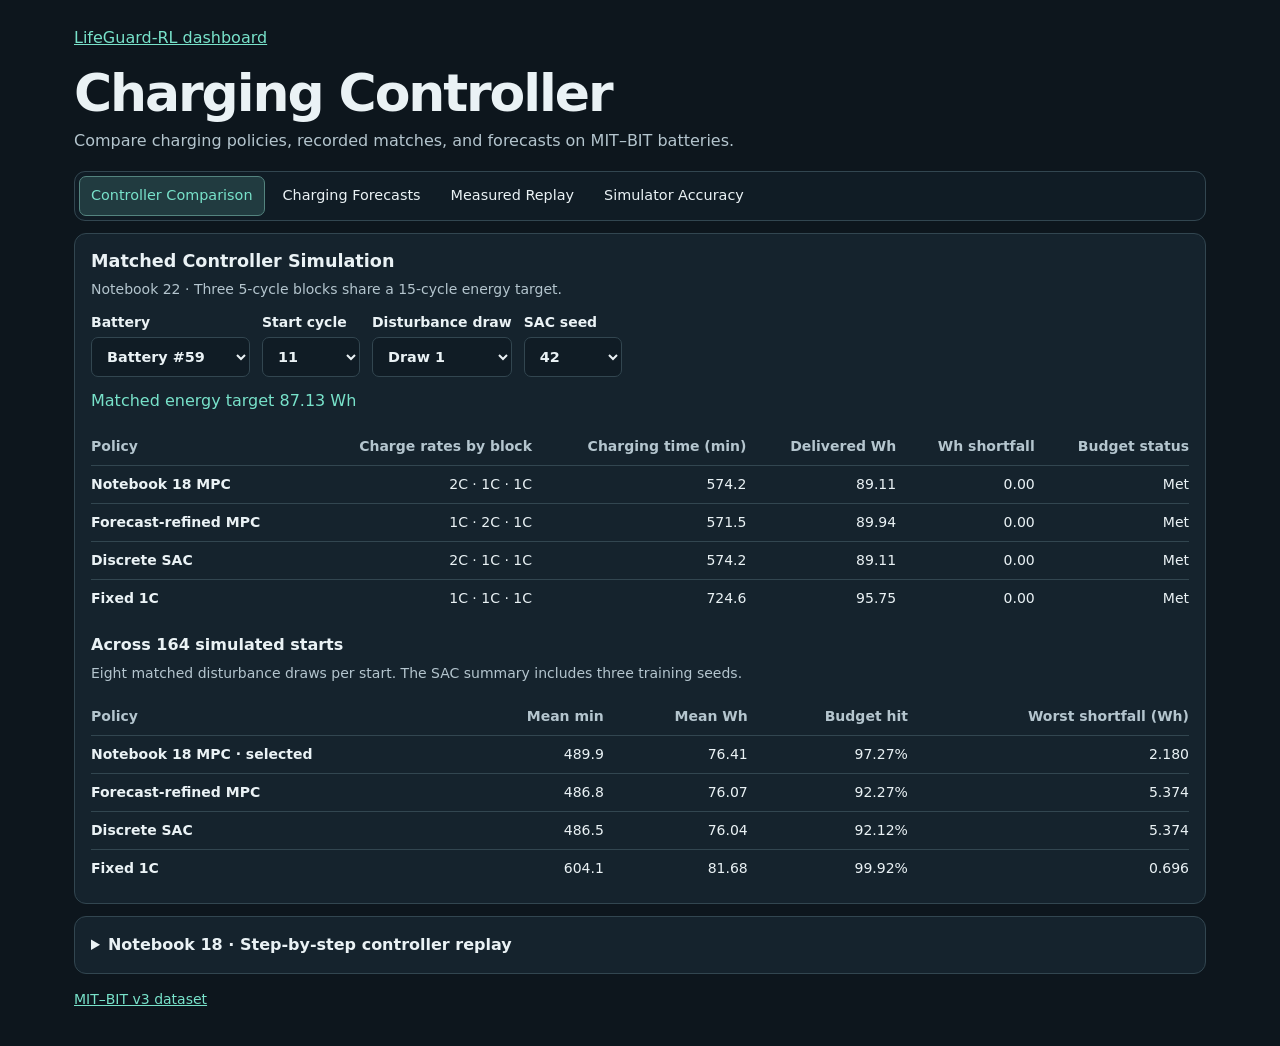
==== commit 3b4ef313: "add mlflow" ====
--- a/simulation/charging-controller.html
+++ b/simulation/charging-controller.html
@@ -5,6 +5,7 @@
   <meta name="viewport" content="width=device-width, initial-scale=1">
   <meta name="color-scheme" content="dark">
   <title>Charging Controller · LifeGuard-RL</title>
+  <link rel="stylesheet" href="study-ui.css">
   <style>
     :root {
       color-scheme: dark;
@@ -109,9 +110,47 @@
     <header>
       <nav aria-label="Simulation navigation"><a href="index.html">LifeGuard-RL dashboard</a></nav>
       <h1>Charging Controller</h1>
-      <p class="intro muted">Compare three charging policies over 15 cycles using saved MIT–BIT simulations from Notebook 18.</p>
+      <p class="intro muted">Compare charging policies, recorded matches, and forecasts on MIT–BIT batteries.</p>
     </header>
 
+    <div class="study-view">
+      <div class="study-tabbar" id="charging-tabs" role="tablist" aria-label="Charging studies">
+        <button id="charge-compare-tab" type="button" role="tab" aria-controls="charge-comparison">Controller Comparison</button>
+        <button id="charge-forecasts-tab" type="button" role="tab" aria-controls="charge-forecasts">Charging Forecasts</button>
+        <button id="charge-measured-tab" type="button" role="tab" aria-controls="charge-measured">Measured Replay</button>
+        <button id="charge-validation-tab" type="button" role="tab" aria-controls="charge-validation">Simulator Accuracy</button>
+      </div>
+      <section id="charge-comparison" class="study-stack" role="tabpanel" aria-labelledby="charge-compare-tab">
+        <div class="study-panel" id="matched-charging" hidden>
+          <h2>Matched Controller Simulation</h2>
+          <p class="study-note">Notebook 22 · Three 5-cycle blocks share a 15-cycle energy target.</p>
+          <div class="study-controls">
+            <label>Battery<select id="matched-battery"></select></label>
+            <label>Start cycle<select id="matched-start"></select></label>
+            <label>Disturbance draw<select id="matched-draw"></select></label>
+            <label>SAC seed<select id="matched-seed"></select></label>
+          </div>
+          <p id="matched-budget" class="study-status" role="status"></p>
+          <div class="study-scroll" role="region" aria-label="Matched 15-cycle policy results" tabindex="0">
+            <table>
+              <thead><tr><th scope="col">Policy</th><th scope="col">Charge rates by block</th>
+                <th scope="col">Charging time (min)</th><th scope="col">Delivered Wh</th>
+                <th scope="col">Wh shortfall</th><th scope="col">Budget status</th></tr></thead>
+              <tbody id="matched-rows"></tbody>
+            </table>
+          </div>
+          <h3>Across 164 simulated starts</h3>
+          <p class="study-note">Eight matched disturbance draws per start. The SAC summary includes three training seeds.</p>
+          <div class="study-scroll" role="region" aria-label="Charging controller benchmark" tabindex="0">
+            <table>
+              <thead><tr><th scope="col">Policy</th><th scope="col">Mean min</th><th scope="col">Mean Wh</th>
+                <th scope="col">Budget hit</th><th scope="col">Worst shortfall (Wh)</th></tr></thead>
+              <tbody id="matched-summary"></tbody>
+            </table>
+          </div>
+        </div>
+        <details id="legacy-charging" class="study-panel" open>
+          <summary>Notebook 18 · Step-by-step controller replay</summary>
     <section class="panel workspace" aria-label="Simulation playback">
       <div class="toolbar">
         <div class="filters">
@@ -192,11 +231,119 @@
         <p class="muted small note">Each policy matched a different set of recorded paths. Means use measured outcomes available for each column.</p>
       </section>
     </div>
+        </details>
+      </section>
+
+      <section id="charge-forecasts" class="study-stack" role="tabpanel" aria-labelledby="charge-forecasts-tab" hidden>
+        <div class="study-panel">
+          <h2>Charging Forecasts</h2>
+          <p class="study-note">Notebook 22 · Each prediction follows the recorded charging schedule for the selected start.</p>
+          <div class="study-controls">
+            <label>Forecast horizon<select id="charge-forecast-horizon"></select></label>
+            <label>Battery<select id="charge-forecast-battery"></select></label>
+            <label>Start cycle<select id="charge-forecast-start"></select></label>
+          </div>
+          <p id="charge-forecast-context" class="study-status" role="status"></p>
+          <div class="study-scroll" role="region" aria-label="Measured and predicted charging outcomes" tabindex="0">
+            <table>
+              <thead><tr><th scope="col">Outcome</th><th scope="col">Measured</th><th scope="col">Ridge</th>
+                <th scope="col">Refined forecast</th><th scope="col">Ridge error</th><th scope="col">Refined error</th></tr></thead>
+              <tbody id="charge-forecast-rows"></tbody>
+            </table>
+          </div>
+        </div>
+        <div class="study-panel">
+          <h2>Errors across held-out batteries</h2>
+          <div class="study-scroll" role="region" aria-label="Charging forecast error benchmark" tabindex="0">
+            <table>
+              <thead><tr><th scope="col">Forecast</th><th scope="col">Windows</th><th scope="col">Mean error</th>
+                <th scope="col">Worst 10% mean</th><th scope="col">Maximum error</th></tr></thead>
+              <tbody id="charge-forecast-errors"></tbody>
+            </table>
+          </div>
+        </div>
+      </section>
+
+      <section id="charge-measured" class="study-stack" role="tabpanel" aria-labelledby="charge-measured-tab" hidden>
+        <div class="study-panel">
+          <h2>Measured Replay</h2>
+          <p class="study-note">Notebook 16 · A policy receives measured time and energy when its rate matches the recorded rate for the 5-cycle block.</p>
+          <div class="study-controls">
+            <label>Battery<select id="measured-battery"></select></label>
+            <label>Start cycle<select id="measured-start"></select></label>
+          </div>
+          <p id="measured-context" class="study-status" role="status"></p>
+          <div class="study-scroll" role="region" aria-label="Recorded policy matches for one block" tabindex="0">
+            <table>
+              <thead><tr><th scope="col">Policy</th><th scope="col">Chosen rate</th><th scope="col">Recorded match</th>
+                <th scope="col">Measured min</th><th scope="col">Measured Wh</th><th scope="col">Energy target</th></tr></thead>
+              <tbody id="measured-block"></tbody>
+            </table>
+          </div>
+        </div>
+        <div class="study-panel">
+          <h2>Across 929 decision starts</h2>
+          <p class="study-note">Means and target hit rates use the weighted recorded matches for each policy. Wh availability can differ by policy.</p>
+          <div class="study-scroll" role="region" aria-label="Single-block measured charging benchmark" tabindex="0">
+            <table>
+              <thead><tr><th scope="col">Policy</th><th scope="col">Matched decisions</th><th scope="col">Matches with Wh</th>
+                <th scope="col">Mean min</th><th scope="col">Mean Wh</th><th scope="col">Energy target hit</th></tr></thead>
+              <tbody id="measured-summary"></tbody>
+            </table>
+          </div>
+        </div>
+      </section>
+
+      <section id="charge-validation" class="study-stack" role="tabpanel" aria-labelledby="charge-validation-tab" hidden>
+        <div class="study-panel">
+          <h2>Simulator Accuracy</h2>
+          <p class="study-note">Notebook 17 · Measured and predicted outcomes along the same recorded charging schedule.</p>
+          <div class="study-controls">
+            <label>Schedule cohort<select id="validation-cohort"></select></label>
+            <label>Rollout length<select id="validation-horizon"></select></label>
+            <label>Battery<select id="validation-battery"></select></label>
+            <label>Start cycle<select id="validation-start"></select></label>
+          </div>
+          <p id="validation-context" class="study-status" role="status"></p>
+          <div class="study-legend" aria-label="Chart legend">
+            <span class="study-measured">Measured</span><span class="study-predicted">Predicted</span>
+          </div>
+          <div class="study-grid">
+            <figure class="study-figure"><figcaption>Cumulative energy (Wh)</figcaption>
+              <canvas id="validation-energy" class="study-plot" aria-hidden="true"></canvas></figure>
+            <figure class="study-figure"><figcaption>Cumulative charging time (min)</figcaption>
+              <canvas id="validation-time" class="study-plot" aria-hidden="true"></canvas></figure>
+            <figure class="study-figure"><figcaption>Block discharge capacity (Ah)</figcaption>
+              <canvas id="validation-capacity" class="study-plot" aria-hidden="true"></canvas></figure>
+          </div>
+          <div class="study-scroll" role="region" aria-label="Measured and predicted outcomes by block" tabindex="0">
+            <table>
+              <thead><tr><th scope="col">Operating cycles</th><th scope="col">Charge rate</th><th scope="col">Measured Wh</th>
+                <th scope="col">Predicted Wh</th><th scope="col">Measured min</th><th scope="col">Predicted min</th>
+                <th scope="col">Measured Ah</th><th scope="col">Predicted Ah</th></tr></thead>
+              <tbody id="validation-blocks"></tbody>
+            </table>
+          </div>
+        </div>
+        <div class="study-panel">
+          <h2>Errors across recorded rollouts</h2>
+          <div class="study-scroll" role="region" aria-label="Simulator validation benchmark" tabindex="0">
+            <table>
+              <thead><tr><th scope="col">Outcome</th><th scope="col">Windows</th><th scope="col">Batteries</th>
+                <th scope="col">Baseline mean error</th><th scope="col">Simulator mean error</th>
+                <th scope="col">Worst 10% mean</th><th scope="col">Maximum error</th></tr></thead>
+              <tbody id="validation-errors"></tbody>
+            </table>
+          </div>
+        </div>
+      </section>
+    </div>
     <p class="source small"><a href="https://data.mendeley.com/datasets/kw34hhw7xg/3">MIT–BIT v3 dataset</a></p>
     <noscript><p>This page needs JavaScript to display the saved controller results.</p></noscript>
   </main>
 
   <script id="controller-data" type="application/json">{"blockSize":5,"horizon":15,"budgetFraction":0.9,"focus":71,"focusStart":11,"cases":[{"cell":1,"start":11,"budget":87.12595488683364,"policies":{"fixed_1c":[{"rate":1,"wh":31.958225677988395,"minutes":242.54893653537664,"cumulativeWh":31.958225677988395,"fallback":false,"cumulativeMinutes":242.54893653537664},{"rate":1,"wh":32.27669831364702,"minutes":246.4938327793334,"cumulativeWh":64.23492399163541,"fallback":false,"cumulativeMinutes":489.04276931471003},{"rate":1,"wh":32.57169254929086,"minutes":250.18898892504336,"cumulativeWh":96.80661654092627,"fallback":false,"cumulativeMinutes":739.2317582397534}],"model":[{"rate":1,"wh":31.958225677988395,"minutes":242.54893653537664,"cumulativeWh":31.958225677988395,"fallback":false,"cumulativeMinutes":242.54893653537664},{"rate":1,"wh":32.27669831364702,"minutes":246.4938327793334,"cumulativeWh":64.23492399163541,"fallback":false,"cumulativeMinutes":489.04276931471003},{"rate":1,"wh":32.57169254929086,"minutes":250.18898892504336,"cumulativeWh":96.80661654092627,"fallback":false,"cumulativeMinutes":739.2317582397534}],"energy_budget":[{"rate":2,"wh":27.176707440305854,"minutes":102.15194248461111,"cumulativeWh":27.176707440305854,"fallback":false,"plan":[2,1,1],"lowerWh":87.71182267120322,"cumulativeMinutes":102.15194248461111},{"rate":1,"wh":31.373181301181198,"minutes":239.9605192190892,"cumulativeWh":58.54988874148705,"fallback":false,"plan":[1,1],"lowerWh":61.46954270168046,"cumulativeMinutes":342.1124617037003},{"rate":1,"wh":31.482255717755724,"minutes":238.85170825720772,"cumulativeWh":90.03214445924277,"fallback":false,"plan":[1],"lowerWh":30.758449230551594,"cumulativeMinutes":580.9641699609081}]}},{"cell":1,"start":41,"budget":67.53116717371594,"policies":{"fixed_1c":[{"rate":1,"wh":24.85620402307699,"minutes":181.87359111714443,"cumulativeWh":24.85620402307699,"fallback":false,"cumulativeMinutes":181.87359111714443},{"rate":1,"wh":25.014102717781356,"minutes":180.76862984242285,"cumulativeWh":49.87030674085835,"fallback":false,"cumulativeMinutes":362.6422209595673},{"rate":1,"wh":25.164323452159362,"minutes":182.17443799861766,"cumulativeWh":75.0346301930177,"fallback":false,"cumulativeMinutes":544.8166589581849}],"model":[{"rate":2,"wh":19.05099544702267,"minutes":69.31172417142446,"cumulativeWh":19.05099544702267,"fallback":false,"cumulativeMinutes":69.31172417142446},{"rate":2,"wh":18.16006203933167,"minutes":66.23339474070717,"cumulativeWh":37.21105748635434,"fallback":false,"cumulativeMinutes":135.5451189121316},{"rate":2,"wh":17.24429015813942,"minutes":63.25068886821204,"cumulativeWh":54.45534764449376,"fallback":false,"cumulativeMinutes":198.79580778034364}],"energy_budget":[{"rate":1,"wh":24.85620402307699,"minutes":181.87359111714443,"cumulativeWh":24.85620402307699,"fallback":false,"plan":[1,1,1],"lowerWh":72.71430840497815,"cumulativeMinutes":181.87359111714443},{"rate":2,"wh":19.539843055683903,"minutes":70.24618810688872,"cumulativeWh":44.396047078760894,"fallback":false,"plan":[2,1],"lowerWh":42.70122168447113,"cumulativeMinutes":252.11977922403315},{"rate":1,"wh":24.54727294604368,"minutes":180.25445072681836,"cumulativeWh":68.94332002480458,"fallback":false,"plan":[1],"lowerWh":23.82346645883955,"cumulativeMinutes":432.3742299508515}]}},{"cell":1,"start":66,"budget":57.814254793767105,"policies":{"fixed_1c":[{"rate":1,"wh":21.34007529638642,"minutes":154.97482573293516,"cumulativeWh":21.34007529638642,"fallback":false,"cumulativeMinutes":154.97482573293516},{"rate":1,"wh":21.447367709551663,"minutes":155.46090531038172,"cumulativeWh":42.78744300593809,"fallback":false,"cumulativeMinutes":310.4357310433169},{"rate":1,"wh":21.450617876025365,"minutes":156.1173819512097,"cumulativeWh":64.23806088196345,"fallback":false,"cumulativeMinutes":466.5531129945266}],"model":[{"rate":1,"wh":21.34007529638642,"minutes":154.97482573293516,"cumulativeWh":21.34007529638642,"fallback":false,"cumulativeMinutes":154.97482573293516},{"rate":1,"wh":21.447367709551663,"minutes":155.46090531038172,"cumulativeWh":42.78744300593809,"fallback":false,"cumulativeMinutes":310.4357310433169},{"rate":1,"wh":21.450617876025365,"minutes":156.1173819512097,"cumulativeWh":64.23806088196345,"fallback":false,"cumulativeMinutes":466.5531129945266}],"energy_budget":[{"rate":1,"wh":21.34007529638642,"minutes":154.97482573293516,"cumulativeWh":21.34007529638642,"fallback":false,"plan":[1,1,1],"lowerWh":61.91773909392389,"cumulativeMinutes":154.97482573293516},{"rate":1,"wh":21.447367709551663,"minutes":155.46090531038172,"cumulativeWh":42.78744300593809,"fallback":false,"plan":[1,1],"lowerWh":41.512091268320574,"cumulativeMinutes":310.4357310433169},{"rate":1,"wh":21.450617876025365,"minutes":156.1173819512097,"cumulativeWh":64.23806088196345,"fallback":false,"plan":[1],"lowerWh":20.726811388821236,"cumulativeMinutes":466.5531129945266}]}},{"cell":3,"start":11,"budget":85.9936514791972,"policies":{"fixed_1c":[{"rate":1,"wh":31.60090364718542,"minutes":236.8677835323052,"cumulativeWh":31.60090364718542,"fallback":false,"cumulativeMinutes":236.8677835323052},{"rate":1,"wh":31.86504855653058,"minutes":240.0968400679427,"cumulativeWh":63.465952203716,"fallback":false,"cumulativeMinutes":476.96462360024793},{"rate":1,"wh":32.08254943983644,"minutes":243.4492260671386,"cumulativeWh":95.54850164355244,"fallback":false,"cumulativeMinutes":720.4138496673866}],"model":[{"rate":1,"wh":31.60090364718542,"minutes":236.8677835323052,"cumulativeWh":31.60090364718542,"fallback":false,"cumulativeMinutes":236.8677835323052},{"rate":1,"wh":31.86504855653058,"minutes":240.0968400679427,"cumulativeWh":63.465952203716,"fallback":false,"cumulativeMinutes":476.96462360024793},{"rate":1,"wh":32.08254943983644,"minutes":243.4492260671386,"cumulativeWh":95.54850164355244,"fallback":false,"cumulativeMinutes":720.4138496673866}],"energy_budget":[{"rate":2,"wh":26.71273995212532,"minutes":98.98864733956981,"cumulativeWh":26.71273995212532,"fallback":false,"plan":[2,1,1],"lowerWh":86.6830335602758,"cumulativeMinutes":98.98864733956981},{"rate":1,"wh":31.05183550305509,"minutes":233.431416539061,"cumulativeWh":57.76457545518041,"fallback":false,"plan":[1,1],"lowerWh":60.93519800395576,"cumulativeMinutes":332.4200638786308},{"rate":1,"wh":31.16354269131406,"minutes":233.30830981432592,"cumulativeWh":88.92811814649447,"fallback":false,"plan":[1],"lowerWh":30.468996035564906,"cumulativeMinutes":565.7283736929567}]}},{"cell":3,"start":41,"budget":67.75769432907961,"policies":{"fixed_1c":[{"rate":1,"wh":25.019099819235123,"minutes":181.67551009662543,"cumulativeWh":25.019099819235123,"fallback":false,"cumulativeMinutes":181.67551009662543},{"rate":1,"wh":25.119012991875735,"minutes":179.9875178592412,"cumulativeWh":50.13811281111086,"fallback":false,"cumulativeMinutes":361.6630279558666},{"rate":1,"wh":25.14821422119983,"minutes":180.67042631045857,"cumulativeWh":75.28632703231068,"fallback":false,"cumulativeMinutes":542.3334542663251}],"model":[{"rate":2,"wh":19.17674786600175,"minutes":69.61720522088511,"cumulativeWh":19.17674786600175,"fallback":false,"cumulativeMinutes":69.61720522088511},{"rate":2,"wh":18.091097676936467,"minutes":65.88869390900969,"cumulativeWh":37.26784554293822,"fallback":false,"cumulativeMinutes":135.5058991298948},{"rate":2,"wh":16.982507496857124,"minutes":62.41736185572996,"cumulativeWh":54.25035303979534,"fallback":false,"cumulativeMinutes":197.92326098562475}],"energy_budget":[{"rate":1,"wh":25.019099819235116,"minutes":181.67551009662543,"cumulativeWh":25.019099819235116,"fallback":false,"plan":[1,1,1],"lowerWh":73.04124244609201,"cumulativeMinutes":181.67551009662543},{"rate":2,"wh":19.593722985311697,"minutes":69.7870090614649,"cumulativeWh":44.61282280454681,"fallback":false,"plan":[2,1],"lowerWh":42.835138354883384,"cumulativeMinutes":251.46251915809034},{"rate":1,"wh":24.521595559985073,"minutes":178.5969569972084,"cumulativeWh":69.13441836453188,"fallback":false,"plan":[1],"lowerWh":23.82704890423592,"cumulativeMinutes":430.05947615529874}]}},{"cell":3,"start":66,"budget":56.83497313779657,"policies":{"fixed_1c":[{"rate":1,"wh":21.08579619612471,"minutes":153.98387897467614,"cumulativeWh":21.08579619612471,"fallback":false,"cumulativeMinutes":153.98387897467614},{"rate":1,"wh":21.07355383729498,"minutes":151.00472289265673,"cumulativeWh":42.15935003341969,"fallback":false,"cumulativeMinutes":304.9886018673329},{"rate":1,"wh":20.990620119687605,"minutes":150.77342416484095,"cumulativeWh":63.1499701531073,"fallback":false,"cumulativeMinutes":455.7620260321738}],"model":[{"rate":2,"wh":15.003905993886086,"minutes":55.85059886438511,"cumulativeWh":15.003905993886086,"fallback":false,"cumulativeMinutes":55.85059886438511},{"rate":1,"wh":20.17962382961573,"minutes":148.82568856349135,"cumulativeWh":35.183529823501814,"fallback":false,"cumulativeMinutes":204.67628742787647},{"rate":1,"wh":20.174130363866876,"minutes":145.11377103011003,"cumulativeWh":55.357660187368694,"fallback":false,"cumulativeMinutes":349.7900584579865}],"energy_budget":[{"rate":1,"wh":21.08579619612471,"minutes":153.98387897467614,"cumulativeWh":21.08579619612471,"fallback":false,"plan":[1,1,1],"lowerWh":60.90488556688863,"cumulativeMinutes":153.98387897467614},{"rate":1,"wh":21.07355383729498,"minutes":151.00472289265673,"cumulativeWh":42.15935003341969,"fallback":false,"plan":[1,1],"lowerWh":40.783993766569196,"cumulativeMinutes":304.9886018673329},{"rate":1,"wh":20.990620119687605,"minutes":150.77342416484095,"cumulativeWh":63.1499701531073,"fallback":false,"plan":[1],"lowerWh":20.296073463938452,"cumulativeMinutes":455.7620260321738}]}},{"cell":4,"start":11,"budget":84.91025839118795,"policies":{"fixed_1c":[{"rate":1,"wh":31.33407416861754,"minutes":238.1880729723383,"cumulativeWh":31.33407416861754,"fallback":false,"cumulativeMinutes":238.1880729723383},{"rate":1,"wh":31.438711585849514,"minutes":234.63788046486,"cumulativeWh":62.77278575446705,"fallback":false,"cumulativeMinutes":472.8259534371983},{"rate":1,"wh":31.571945791297335,"minutes":236.651241445044,"cumulativeWh":94.34473154576439,"fallback":false,"cumulativeMinutes":709.4771948822423}],"model":[{"rate":2,"wh":26.397691805323575,"minutes":98.96809768046214,"cumulativeWh":26.397691805323575,"fallback":false,"cumulativeMinutes":98.96809768046214},{"rate":2,"wh":25.122772848573238,"minutes":92.5708632132305,"cumulativeWh":51.52046465389681,"fallback":false,"cumulativeMinutes":191.53896089369263},{"rate":2,"wh":23.912771336954986,"minutes":87.02119831320223,"cumulativeWh":75.4332359908518,"fallback":false,"cumulativeMinutes":278.56015920689487}],"energy_budget":[{"rate":1,"wh":31.33407416861754,"minutes":238.1880729723383,"cumulativeWh":31.33407416861754,"fallback":false,"plan":[1,2,1],"lowerWh":86.290287324931,"cumulativeMinutes":238.1880729723383},{"rate":2,"wh":26.472758626339612,"minutes":97.75130091045976,"cumulativeWh":57.80683279495715,"fallback":false,"plan":[2,1],"lowerWh":55.92111755211873,"cumulativeMinutes":335.93937388279807},{"rate":1,"wh":30.728539116192508,"minutes":229.65420573670895,"cumulativeWh":88.53537191114967,"fallback":false,"plan":[1],"lowerWh":30.033992460443354,"cumulativeMinutes":565.593579619507}]}},{"cell":4,"start":41,"budget":72.11666201423536,"policies":{"fixed_1c":[{"rate":1,"wh":26.473302456750442,"minutes":191.53107281067489,"cumulativeWh":26.473302456750442,"fallback":false,"cumulativeMinutes":191.53107281067489},{"rate":1,"wh":26.714557760428217,"minutes":191.92364562849502,"cumulativeWh":53.18786021717866,"fallback":false,"cumulativeMinutes":383.45471843916994},{"rate":1,"wh":26.941764243082844,"minutes":193.51906517150059,"cumulativeWh":80.12962446026151,"fallback":false,"cumulativeMinutes":576.9737836106706}],"model":[{"rate":2,"wh":20.87962074200077,"minutes":74.90760966192701,"cumulativeWh":20.87962074200077,"fallback":false,"cumulativeMinutes":74.90760966192701},{"rate":2,"wh":19.732125893322483,"minutes":71.44319589205716,"cumulativeWh":40.61174663532326,"fallback":false,"cumulativeMinutes":146.35080555398417},{"rate":2,"wh":18.72471984887832,"minutes":67.46383582598828,"cumulativeWh":59.33646648420157,"fallback":false,"cumulativeMinutes":213.81464137997244}],"energy_budget":[{"rate":1,"wh":26.47330245675044,"minutes":191.53107281067489,"cumulativeWh":26.47330245675044,"fallback":false,"plan":[1,1,2],"lowerWh":72.59247545013338,"cumulativeMinutes":191.53107281067489},{"rate":2,"wh":21.30644673949269,"minutes":75.66965778366877,"cumulativeWh":47.77974919624313,"fallback":false,"plan":[2,1],"lowerWh":46.18096243129074,"cumulativeMinutes":267.20073059434367},{"rate":1,"wh":26.15469588221144,"minutes":190.0226289473402,"cumulativeWh":73.93444507845457,"fallback":false,"plan":[1],"lowerWh":25.460149226462285,"cumulativeMinutes":457.22335954168386}]}},{"cell":4,"start":66,"budget":61.57905171236341,"policies":{"fixed_1c":[{"rate":1,"wh":22.693327131208424,"minutes":165.66399656824728,"cumulativeWh":22.693327131208424,"fallback":false,"cumulativeMinutes":165.66399656824728},{"rate":1,"wh":22.80951935235922,"minutes":162.15748499842067,"cumulativeWh":45.502846483567644,"fallback":false,"cumulativeMinutes":327.82148156666796},{"rate":1,"wh":22.91832208572503,"minutes":162.55012736131866,"cumulativeWh":68.42116856929267,"fallback":false,"cumulativeMinutes":490.3716089279866}],"model":[{"rate":2,"wh":16.60405349542098,"minutes":61.18074176552584,"cumulativeWh":16.60405349542098,"fallback":false,"cumulativeMinutes":61.18074176552584},{"rate":2,"wh":15.515208280429682,"minutes":57.8214097047072,"cumulativeWh":32.11926177585066,"fallback":false,"cumulativeMinutes":119.00215147023303},{"rate":2,"wh":14.601323406956624,"minutes":54.78323496777381,"cumulativeWh":46.720585182807284,"fallback":false,"cumulativeMinutes":173.78538643800684}],"energy_budget":[{"rate":1,"wh":22.693327131208424,"minutes":165.66399656824728,"cumulativeWh":22.693327131208424,"fallback":false,"plan":[1,1,1],"lowerWh":66.17608398307401,"cumulativeMinutes":165.66399656824728},{"rate":1,"wh":22.80951935235922,"minutes":162.15748499842067,"cumulativeWh":45.502846483567644,"fallback":false,"plan":[1,1],"lowerWh":44.447661247670865,"cumulativeMinutes":327.82148156666796},{"rate":2,"wh":17.20875429099713,"minutes":61.45961848426808,"cumulativeWh":62.71160077456477,"fallback":false,"plan":[2],"lowerWh":16.514207635247978,"cumulativeMinutes":389.28110005093606}]}},{"cell":5,"start":11,"budget":87.90991266662249,"policies":{"fixed_1c":[{"rate":1,"wh":32.31307306461659,"minutes":246.14923770140405,"cumulativeWh":32.31307306461659,"fallback":false,"cumulativeMinutes":246.14923770140405},{"rate":1,"wh":32.56226388683599,"minutes":249.66705056165583,"cumulativeWh":64.87533695145258,"fallback":false,"cumulativeMinutes":495.81628826305985},{"rate":1,"wh":32.802343789239075,"minutes":253.13596917829886,"cumulativeWh":97.67768074069166,"fallback":false,"cumulativeMinutes":748.9522574413587}],"model":[{"rate":1,"wh":32.31307306461659,"minutes":246.14923770140405,"cumulativeWh":32.31307306461659,"fallback":false,"cumulativeMinutes":246.14923770140405},{"rate":1,"wh":32.56226388683599,"minutes":249.66705056165583,"cumulativeWh":64.87533695145258,"fallback":false,"cumulativeMinutes":495.81628826305985},{"rate":1,"wh":32.802343789239075,"minutes":253.13596917829886,"cumulativeWh":97.67768074069166,"fallback":false,"cumulativeMinutes":748.9522574413587}],"energy_budget":[{"rate":2,"wh":27.47357231865843,"minutes":104.13864385302229,"cumulativeWh":27.47357231865843,"fallback":false,"plan":[2,1,1],"lowerWh":88.35925070597986,"cumulativeMinutes":104.13864385302229},{"rate":1,"wh":31.557952253914074,"minutes":240.6578528907381,"cumulativeWh":59.03152457257251,"fallback":false,"plan":[1,1],"lowerWh":61.809535266154796,"cumulativeMinutes":344.7964967437604},{"rate":1,"wh":31.659470264665753,"minutes":240.60799803925102,"cumulativeWh":90.69099483723826,"fallback":false,"plan":[1],"lowerWh":30.95095273708344,"cumulativeMinutes":585.4044947830114}]}},{"cell":5,"start":41,"budget":70.63349416387445,"policies":{"fixed_1c":[{"rate":1,"wh":26.09556230497693,"minutes":190.8744184731807,"cumulativeWh":26.09556230497693,"fallback":false,"cumulativeMinutes":190.8744184731807},{"rate":1,"wh":26.16402136135476,"minutes":188.65111615308118,"cumulativeWh":52.25958366633169,"fallback":false,"cumulativeMinutes":379.5255346262619},{"rate":1,"wh":26.22207651575103,"minutes":189.64717203130388,"cumulativeWh":78.48166018208272,"fallback":false,"cumulativeMinutes":569.1727066575658}],"model":[{"rate":2,"wh":20.48554217461804,"minutes":74.39433438488906,"cumulativeWh":20.48554217461804,"fallback":false,"cumulativeMinutes":74.39433438488906},{"rate":2,"wh":19.38234373992375,"minutes":70.36008243636158,"cumulativeWh":39.86788591454179,"fallback":false,"cumulativeMinutes":144.75441682125063},{"rate":2,"wh":18.27339825721448,"minutes":66.5661224773644,"cumulativeWh":58.14128417175627,"fallback":false,"cumulativeMinutes":211.32053929861502}],"energy_budget":[{"rate":1,"wh":26.095562304976927,"minutes":190.8744184731807,"cumulativeWh":26.095562304976927,"fallback":false,"plan":[1,1,2],"lowerWh":70.80558590573234,"cumulativeMinutes":190.8744184731807},{"rate":2,"wh":20.787244257056557,"minutes":74.22367824981454,"cumulativeWh":46.88280656203348,"fallback":false,"plan":[2,1],"lowerWh":44.9149802944477,"cumulativeMinutes":265.09809672299525},{"rate":1,"wh":25.535623289816172,"minutes":186.74408184080022,"cumulativeWh":72.41842985184965,"fallback":false,"plan":[1],"lowerWh":24.82710576223386,"cumulativeMinutes":451.84217856379547}]}},{"cell":5,"start":66,"budget":60.8577600940462,"policies":{"fixed_1c":[{"rate":1,"wh":22.524085143292062,"minutes":161.87605349973066,"cumulativeWh":22.524085143292062,"fallback":false,"cumulativeMinutes":161.87605349973066},{"rate":1,"wh":22.56535737917625,"minutes":161.90217757795406,"cumulativeWh":45.08944252246831,"fallback":false,"cumulativeMinutes":323.7782310776847},{"rate":1,"wh":22.5302909153608,"minutes":162.56507234535206,"cumulativeWh":67.61973343782911,"fallback":false,"cumulativeMinutes":486.3433034230368}],"model":[{"rate":1,"wh":22.524085143292062,"minutes":161.87605349973066,"cumulativeWh":22.524085143292062,"fallback":false,"cumulativeMinutes":161.87605349973066},{"rate":1,"wh":22.56535737917625,"minutes":161.90217757795406,"cumulativeWh":45.08944252246831,"fallback":false,"cumulativeMinutes":323.7782310776847},{"rate":1,"wh":22.5302909153608,"minutes":162.56507234535206,"cumulativeWh":67.61973343782911,"fallback":false,"cumulativeMinutes":486.3433034230368}],"energy_budget":[{"rate":1,"wh":22.524085143292062,"minutes":161.87605349973066,"cumulativeWh":22.524085143292062,"fallback":false,"plan":[1,1,1],"lowerWh":65.28798930657071,"cumulativeMinutes":161.87605349973066},{"rate":1,"wh":22.56535737917625,"minutes":161.90217757795406,"cumulativeWh":45.08944252246831,"fallback":false,"plan":[1,1],"lowerWh":43.68776104211202,"cumulativeMinutes":323.7782310776847},{"rate":2,"wh":16.87225573389528,"minutes":61.33739040357523,"cumulativeWh":61.96169825636359,"fallback":false,"plan":[2],"lowerWh":16.163738206312967,"cumulativeMinutes":385.11562148125995}]}},{"cell":7,"start":11,"budget":87.66451074560534,"policies":{"fixed_1c":[{"rate":1,"wh":32.35452886571059,"minutes":245.49536730554877,"cumulativeWh":32.35452886571059,"fallback":false,"cumulativeMinutes":245.49536730554877},{"rate":1,"wh":32.476594080255225,"minutes":247.34937931323208,"cumulativeWh":64.83112294596582,"fallback":false,"cumulativeMinutes":492.84474661878085},{"rate":1,"wh":32.57388899359567,"minutes":249.4736840569955,"cumulativeWh":97.40501193956149,"fallback":false,"cumulativeMinutes":742.3184306757763}],"model":[{"rate":1,"wh":32.35452886571059,"minutes":245.49536730554877,"cumulativeWh":32.35452886571059,"fallback":false,"cumulativeMinutes":245.49536730554877},{"rate":1,"wh":32.476594080255225,"minutes":247.34937931323208,"cumulativeWh":64.83112294596582,"fallback":false,"cumulativeMinutes":492.84474661878085},{"rate":1,"wh":32.57388899359567,"minutes":249.4736840569955,"cumulativeWh":97.40501193956149,"fallback":false,"cumulativeMinutes":742.3184306757763}],"energy_budget":[{"rate":2,"wh":27.567042562164243,"minutes":103.9938550339262,"cumulativeWh":27.567042562164243,"fallback":false,"plan":[2,1,1],"lowerWh":88.32356426975991,"cumulativeMinutes":103.9938550339262},{"rate":1,"wh":31.54337924088822,"minutes":238.53874299188772,"cumulativeWh":59.11042180305246,"fallback":false,"plan":[1,1],"lowerWh":61.68037858642906,"cumulativeMinutes":342.5325980258139},{"rate":1,"wh":31.544886597965863,"minutes":237.57499940693995,"cumulativeWh":90.65530840101832,"fallback":false,"plan":[1],"lowerWh":30.83636907038355,"cumulativeMinutes":580.1075974327539}]}},{"cell":7,"start":41,"budget":69.07436731584534,"policies":{"fixed_1c":[{"rate":1,"wh":25.5999417355743,"minutes":185.59125917802785,"cumulativeWh":25.5999417355743,"fallback":false,"cumulativeMinutes":185.59125917802785},{"rate":1,"wh":25.58658031045235,"minutes":183.0141585941012,"cumulativeWh":51.18652204602665,"fallback":false,"cumulativeMinutes":368.60541777212904},{"rate":1,"wh":25.562774971579277,"minutes":183.32094575984075,"cumulativeWh":76.74929701760593,"fallback":false,"cumulativeMinutes":551.9263635319699}],"model":[{"rate":2,"wh":19.91392766413162,"minutes":71.91971738818465,"cumulativeWh":19.91392766413162,"fallback":false,"cumulativeMinutes":71.91971738818465},{"rate":2,"wh":18.773798909673232,"minutes":67.8412533553914,"cumulativeWh":38.68772657380485,"fallback":false,"cumulativeMinutes":139.76097074357605},{"rate":2,"wh":17.63128601095235,"minutes":64.07305670928054,"cumulativeWh":56.3190125847572,"fallback":false,"cumulativeMinutes":203.8340274528566}],"energy_budget":[{"rate":1,"wh":25.599941735574298,"minutes":185.59125917802785,"cumulativeWh":25.599941735574298,"fallback":false,"plan":[1,1,1],"lowerWh":74.41755288634752,"cumulativeMinutes":185.59125917802785},{"rate":2,"wh":20.16863840422966,"minutes":71.59298569456952,"cumulativeWh":45.76858013980396,"fallback":false,"plan":[2,1],"lowerWh":43.66730357013434,"cumulativeMinutes":257.1842448725974},{"rate":1,"wh":24.906552418329706,"minutes":180.94733764100212,"cumulativeWh":70.67513255813367,"fallback":false,"plan":[1],"lowerWh":24.198034890747394,"cumulativeMinutes":438.1315825135995}]}},{"cell":7,"start":66,"budget":57.34277650932862,"policies":{"fixed_1c":[{"rate":1,"wh":21.322021835996797,"minutes":154.67544174370704,"cumulativeWh":21.322021835996797,"fallback":false,"cumulativeMinutes":154.67544174370704},{"rate":1,"wh":21.24522484912953,"minutes":151.2250621823891,"cumulativeWh":42.56724668512633,"fallback":false,"cumulativeMinutes":305.9005039260961},{"rate":1,"wh":21.14694943634992,"minutes":150.91325651896278,"cumulativeWh":63.71419612147625,"fallback":false,"cumulativeMinutes":456.8137604450589}],"model":[{"rate":2,"wh":15.34652634028732,"minutes":56.41130786913142,"cumulativeWh":15.34652634028732,"fallback":false,"cumulativeMinutes":56.41130786913142},{"rate":1,"wh":20.479076412166055,"minutes":149.78243395596533,"cumulativeWh":35.82560275245338,"fallback":false,"cumulativeMinutes":206.19374182509677},{"rate":1,"wh":20.394847112144497,"minutes":145.5119155018763,"cumulativeWh":56.22044986459787,"fallback":false,"cumulativeMinutes":351.7056573269731}],"energy_budget":[{"rate":1,"wh":21.322021835996797,"minutes":154.67544174370704,"cumulativeWh":21.322021835996797,"fallback":false,"plan":[1,1,1],"lowerWh":61.382451990217845,"cumulativeMinutes":154.67544174370704},{"rate":1,"wh":21.24522484912953,"minutes":151.2250621823891,"cumulativeWh":42.56724668512633,"fallback":false,"plan":[1,1],"lowerWh":40.98428703305443,"cumulativeMinutes":305.9005039260961},{"rate":1,"wh":21.14694943634992,"minutes":150.91325651896278,"cumulativeWh":63.71419612147625,"fallback":false,"plan":[1],"lowerWh":20.43843190876761,"cumulativeMinutes":456.8137604450589}]}},{"cell":8,"start":11,"budget":80.88752363588148,"policies":{"fixed_1c":[{"rate":1,"wh":29.77012605831856,"minutes":225.1384454085875,"cumulativeWh":29.77012605831856,"fallback":false,"cumulativeMinutes":225.1384454085875},{"rate":1,"wh":29.95550245910676,"minutes":222.09549634833687,"cumulativeWh":59.72562851742532,"fallback":false,"cumulativeMinutes":447.23394175692437},{"rate":1,"wh":30.1493977446652,"minutes":224.29891797998198,"cumulativeWh":89.87502626209053,"fallback":false,"cumulativeMinutes":671.5328597369064}],"model":[{"rate":2,"wh":24.756322331918298,"minutes":92.06350641463479,"cumulativeWh":24.756322331918298,"fallback":false,"cumulativeMinutes":92.06350641463479},{"rate":2,"wh":23.715276104117933,"minutes":86.85388308673053,"cumulativeWh":48.47159843603623,"fallback":false,"cumulativeMinutes":178.91738950136534},{"rate":2,"wh":22.68986831381445,"minutes":82.31474781664946,"cumulativeWh":71.16146674985069,"fallback":false,"cumulativeMinutes":261.2321373180148}],"energy_budget":[{"rate":1,"wh":29.77012605831856,"minutes":225.1384454085875,"cumulativeWh":29.77012605831856,"fallback":false,"plan":[1,2,1],"lowerWh":81.98751245336713,"cumulativeMinutes":225.1384454085875},{"rate":2,"wh":24.98794535003353,"minutes":91.5307808705422,"cumulativeWh":54.758071408352095,"fallback":false,"plan":[2,1],"lowerWh":53.044522735642985,"cumulativeMinutes":316.6692262791297},{"rate":1,"wh":29.336976401735463,"minutes":219.1929991672975,"cumulativeWh":84.09504781008755,"fallback":false,"plan":[1],"lowerWh":28.65556135560251,"cumulativeMinutes":535.8622254464271}]}},{"cell":8,"start":41,"budget":66.80954135754418,"policies":{"fixed_1c":[{"rate":1,"wh":24.420623698428393,"minutes":178.72296592052737,"cumulativeWh":24.420623698428393,"fallback":false,"cumulativeMinutes":178.72296592052737},{"rate":1,"wh":24.75286531604641,"minutes":178.64738282188893,"cumulativeWh":49.173489014474804,"fallback":false,"cumulativeMinutes":357.3703487424163},{"rate":1,"wh":25.059334716129836,"minutes":180.27892203677624,"cumulativeWh":74.23282373060464,"fallback":false,"cumulativeMinutes":537.6492707791925}],"model":[{"rate":2,"wh":18.632507536100476,"minutes":67.71411085430748,"cumulativeWh":18.632507536100476,"fallback":false,"cumulativeMinutes":67.71411085430748},{"rate":2,"wh":17.63932549796408,"minutes":64.78439123261235,"cumulativeWh":36.27183303406456,"fallback":false,"cumulativeMinutes":132.4985020869198},{"rate":2,"wh":16.83908017793986,"minutes":61.82395161985681,"cumulativeWh":53.11091321200442,"fallback":false,"cumulativeMinutes":194.32245370677663}],"energy_budget":[{"rate":1,"wh":24.42062369842839,"minutes":178.72296592052737,"cumulativeWh":24.42062369842839,"fallback":false,"plan":[1,1,1],"lowerWh":72.12528837388422,"cumulativeMinutes":178.72296592052737},{"rate":1,"wh":24.752865316046414,"minutes":178.64738282188893,"cumulativeWh":49.173489014474804,"fallback":false,"plan":[1,2],"lowerWh":43.19410272471627,"cumulativeMinutes":357.3703487424163},{"rate":2,"wh":19.721636424795864,"minutes":70.21584904392547,"cumulativeWh":68.89512543927067,"fallback":false,"plan":[2],"lowerWh":19.040221378662913,"cumulativeMinutes":427.58619778634176}]}},{"cell":8,"start":66,"budget":58.882976396694126,"policies":{"fixed_1c":[{"rate":1,"wh":21.717371322306015,"minutes":161.2225761791047,"cumulativeWh":21.717371322306015,"fallback":false,"cumulativeMinutes":161.2225761791047},{"rate":1,"wh":21.813510535175315,"minutes":156.81040620452617,"cumulativeWh":43.53088185748133,"fallback":false,"cumulativeMinutes":318.03298238363084},{"rate":1,"wh":21.894647472178807,"minutes":156.689759027582,"cumulativeWh":65.42552932966014,"fallback":false,"cumulativeMinutes":474.72274141121284}],"model":[{"rate":2,"wh":15.478940450422762,"minutes":58.46677945985348,"cumulativeWh":15.478940450422762,"fallback":false,"cumulativeMinutes":58.46677945985348},{"rate":1,"wh":20.600623301358166,"minutes":152.15464977440624,"cumulativeWh":36.079563751780924,"fallback":false,"cumulativeMinutes":210.62142923425972},{"rate":1,"wh":20.803681571291882,"minutes":148.87365771584084,"cumulativeWh":56.88324532307281,"fallback":false,"cumulativeMinutes":359.4950869501006}],"energy_budget":[{"rate":1,"wh":21.71737132230601,"minutes":161.2225761791047,"cumulativeWh":21.71737132230601,"fallback":false,"plan":[1,1,1],"lowerWh":63.31799397293972,"cumulativeMinutes":161.2225761791047},{"rate":1,"wh":21.813510535175315,"minutes":156.81040620452617,"cumulativeWh":43.530881857481326,"fallback":false,"plan":[1,1],"lowerWh":42.42775899122811,"cumulativeMinutes":318.03298238363084},{"rate":2,"wh":16.148205069484348,"minutes":58.97256063073159,"cumulativeWh":59.679086926965674,"fallback":false,"plan":[2],"lowerWh":15.466790023351397,"cumulativeMinutes":377.00554301436244}]}},{"cell":9,"start":11,"budget":88.30873317503239,"policies":{"fixed_1c":[{"rate":1,"wh":32.47448878372191,"minutes":247.84929259453432,"cumulativeWh":32.47448878372191,"fallback":false,"cumulativeMinutes":247.84929259453432},{"rate":1,"wh":32.7105269847026,"minutes":251.23397053208762,"cumulativeWh":65.1850157684245,"fallback":false,"cumulativeMinutes":499.08326312662194},{"rate":1,"wh":32.93579887050036,"minutes":254.57245927393672,"cumulativeWh":98.12081463892487,"fallback":false,"cumulativeMinutes":753.6557224005587}],"model":[{"rate":1,"wh":32.47448878372191,"minutes":247.84929259453432,"cumulativeWh":32.47448878372191,"fallback":false,"cumulativeMinutes":247.84929259453432},{"rate":1,"wh":32.7105269847026,"minutes":251.23397053208762,"cumulativeWh":65.1850157684245,"fallback":false,"cumulativeMinutes":499.08326312662194},{"rate":1,"wh":32.93579887050036,"minutes":254.57245927393672,"cumulativeWh":98.12081463892487,"fallback":false,"cumulativeMinutes":753.6557224005587}],"energy_budget":[{"rate":2,"wh":27.641845209573827,"minutes":105.1479942461752,"cumulativeWh":27.641845209573827,"fallback":false,"plan":[2,1,1],"lowerWh":88.81000579699572,"cumulativeMinutes":105.1479942461752},{"rate":1,"wh":31.704929030864335,"minutes":241.9654701468166,"cumulativeWh":59.346774240438165,"fallback":false,"plan":[1,1],"lowerWh":62.09201746625527,"cumulativeMinutes":347.11346439299183},{"rate":1,"wh":31.794975687815967,"minutes":241.94306136623172,"cumulativeWh":91.14174992825413,"fallback":false,"plan":[1],"lowerWh":31.086458160233654,"cumulativeMinutes":589.0565257592235}]}},{"cell":9,"start":41,"budget":74.36207274212337,"policies":{"fixed_1c":[{"rate":1,"wh":27.56811896399526,"minutes":202.95252899022952,"cumulativeWh":27.56811896399526,"fallback":false,"cumulativeMinutes":202.95252899022952},{"rate":1,"wh":27.53188022069709,"minutes":199.29004047647453,"cumulativeWh":55.09999918469235,"fallback":false,"cumulativeMinutes":402.242569466704},{"rate":1,"wh":27.524526084333612,"minutes":199.79889977796793,"cumulativeWh":82.62452526902597,"fallback":false,"cumulativeMinutes":602.0414692446719}],"model":[{"rate":2,"wh":22.187550964033413,"minutes":80.816520494984,"cumulativeWh":22.187550964033413,"fallback":false,"cumulativeMinutes":80.816520494984},{"rate":2,"wh":20.877839049757235,"minutes":75.71631057742384,"cumulativeWh":43.06539001379065,"fallback":false,"cumulativeMinutes":156.53283107240784},{"rate":2,"wh":19.597111540330214,"minutes":71.0032997342549,"cumulativeWh":62.662501554120865,"fallback":false,"cumulativeMinutes":227.53613080666275}],"energy_budget":[{"rate":1,"wh":27.56811896399526,"minutes":202.95252899022952,"cumulativeWh":27.56811896399526,"fallback":false,"plan":[1,1,2],"lowerWh":75.08657582263523,"cumulativeMinutes":202.95252899022952},{"rate":2,"wh":22.299920239791703,"minutes":79.81188422166221,"cumulativeWh":49.868039203786964,"fallback":false,"plan":[2,1],"lowerWh":47.68904948280825,"cumulativeMinutes":282.76441321189174},{"rate":1,"wh":26.797016495441575,"minutes":195.91222507832396,"cumulativeWh":76.66505569922853,"fallback":false,"plan":[1],"lowerWh":26.088498967859262,"cumulativeMinutes":478.6766382902157}]}},{"cell":9,"start":66,"budget":64.19497629722422,"policies":{"fixed_1c":[{"rate":1,"wh":23.803002802523746,"minutes":170.10756161858816,"cumulativeWh":23.803002802523746,"fallback":false,"cumulativeMinutes":170.10756161858816},{"rate":1,"wh":23.795577445200642,"minutes":169.9110191385607,"cumulativeWh":47.598580247724385,"fallback":false,"cumulativeMinutes":340.01858075714887},{"rate":1,"wh":23.72917119363585,"minutes":170.35649215161087,"cumulativeWh":71.32775144136023,"fallback":false,"cumulativeMinutes":510.37507290875976}],"model":[{"rate":1,"wh":23.803002802523746,"minutes":170.10756161858816,"cumulativeWh":23.803002802523746,"fallback":false,"cumulativeMinutes":170.10756161858816},{"rate":1,"wh":23.795577445200642,"minutes":169.9110191385607,"cumulativeWh":47.598580247724385,"fallback":false,"cumulativeMinutes":340.01858075714887},{"rate":1,"wh":23.72917119363585,"minutes":170.35649215161087,"cumulativeWh":71.32775144136023,"fallback":false,"cumulativeMinutes":510.37507290875976}],"energy_budget":[{"rate":1,"wh":23.803002802523743,"minutes":170.10756161858816,"cumulativeWh":23.803002802523743,"fallback":false,"plan":[1,1,1],"lowerWh":68.99600731010182,"cumulativeMinutes":170.10756161858816},{"rate":1,"wh":23.795577445200642,"minutes":169.9110191385607,"cumulativeWh":47.598580247724385,"fallback":false,"plan":[1,2],"lowerWh":40.58771015612172,"cumulativeMinutes":340.01858075714887},{"rate":2,"wh":18.200019963346108,"minutes":65.23521022690043,"cumulativeWh":65.7986002110705,"fallback":false,"plan":[2],"lowerWh":17.491502435763795,"cumulativeMinutes":405.2537909840493}]}},{"cell":11,"start":11,"budget":86.74095749985268,"policies":{"fixed_1c":[{"rate":1,"wh":31.994287853870848,"minutes":240.36473122877942,"cumulativeWh":31.994287853870848,"fallback":false,"cumulativeMinutes":240.36473122877942},{"rate":1,"wh":32.13826161264865,"minutes":242.29720908491493,"cumulativeWh":64.13254946651949,"fallback":false,"cumulativeMinutes":482.66194031369434},{"rate":1,"wh":32.246292199983486,"minutes":244.5304601713443,"cumulativeWh":96.37884166650298,"fallback":false,"cumulativeMinutes":727.1924004850387}],"model":[{"rate":1,"wh":31.994287853870848,"minutes":240.36473122877942,"cumulativeWh":31.994287853870848,"fallback":false,"cumulativeMinutes":240.36473122877942},{"rate":1,"wh":32.13826161264865,"minutes":242.29720908491493,"cumulativeWh":64.13254946651949,"fallback":false,"cumulativeMinutes":482.66194031369434},{"rate":1,"wh":32.246292199983486,"minutes":244.5304601713443,"cumulativeWh":96.37884166650298,"fallback":false,"cumulativeMinutes":727.1924004850387}],"energy_budget":[{"rate":2,"wh":27.42292041676847,"minutes":102.59379798317234,"cumulativeWh":27.42292041676847,"fallback":false,"plan":[2,1,1],"lowerWh":87.76608283445408,"cumulativeMinutes":102.59379798317234},{"rate":1,"wh":31.392699289804696,"minutes":236.89643635603915,"cumulativeWh":58.815619706573166,"fallback":false,"plan":[1,1],"lowerWh":61.3538650524261,"cumulativeMinutes":339.4902343392115},{"rate":1,"wh":31.364737466667435,"minutes":235.08481774693215,"cumulativeWh":90.1803571732406,"fallback":false,"plan":[1],"lowerWh":30.67756194660968,"cumulativeMinutes":574.5750520861436}]}},{"cell":11,"start":41,"budget":67.29278226378182,"policies":{"fixed_1c":[{"rate":1,"wh":24.95963315767969,"minutes":181.1610099254772,"cumulativeWh":24.95963315767969,"fallback":false,"cumulativeMinutes":181.1610099254772},{"rate":1,"wh":24.923736028124793,"minutes":178.56195272732995,"cumulativeWh":49.88336918580448,"fallback":false,"cumulativeMinutes":359.72296265280715},{"rate":1,"wh":24.886388885064193,"minutes":178.5154721444813,"cumulativeWh":74.76975807086868,"fallback":false,"cumulativeMinutes":538.2384347972884}],"model":[{"rate":2,"wh":19.22905048080101,"minutes":69.72475797086774,"cumulativeWh":19.22905048080101,"fallback":false,"cumulativeMinutes":69.72475797086774},{"rate":2,"wh":18.195491212544795,"minutes":66.0980275724067,"cumulativeWh":37.4245416933458,"fallback":false,"cumulativeMinutes":135.82278554327445},{"rate":2,"wh":17.141530965680776,"minutes":62.744724681146536,"cumulativeWh":54.56607265902658,"fallback":false,"cumulativeMinutes":198.56751022442097}],"energy_budget":[{"rate":1,"wh":24.959633157679686,"minutes":181.1610099254772,"cumulativeWh":24.959633157679686,"fallback":false,"plan":[1,1,1],"lowerWh":72.35548373208215,"cumulativeMinutes":181.1610099254772},{"rate":2,"wh":19.60262734514744,"minutes":70.037028776843,"cumulativeWh":44.56226050282713,"fallback":false,"plan":[2,1],"lowerWh":42.541070955406944,"cumulativeMinutes":251.19803870232022},{"rate":1,"wh":24.342015314305534,"minutes":177.5299373542626,"cumulativeWh":68.90427581713266,"fallback":false,"plan":[1],"lowerWh":23.654839794247778,"cumulativeMinutes":428.7279760565828}]}},{"cell":11,"start":66,"budget":54.61237892985709,"policies":{"fixed_1c":[{"rate":1,"wh":20.251364026050293,"minutes":149.26273865993986,"cumulativeWh":20.251364026050293,"fallback":false,"cumulativeMinutes":149.26273865993986},{"rate":1,"wh":20.237784867681878,"minutes":145.55238818856458,"cumulativeWh":40.48914889373217,"fallback":false,"cumulativeMinutes":294.8151268485044},{"rate":1,"wh":20.19127213944237,"minutes":145.37982361456866,"cumulativeWh":60.68042103317454,"fallback":false,"cumulativeMinutes":440.19495046307304}],"model":[{"rate":2,"wh":14.252458992793244,"minutes":53.98037971987382,"cumulativeWh":14.252458992793244,"fallback":false,"cumulativeMinutes":53.98037971987382},{"rate":1,"wh":19.502788953643897,"minutes":145.1239222348536,"cumulativeWh":33.75524794643714,"fallback":false,"cumulativeMinutes":199.10430195472742},{"rate":1,"wh":19.471304727886405,"minutes":140.68079923672352,"cumulativeWh":53.22655267432354,"fallback":false,"cumulativeMinutes":339.78510119145096}],"energy_budget":[{"rate":1,"wh":20.251364026050297,"minutes":149.26273865993986,"cumulativeWh":20.251364026050297,"fallback":false,"plan":[1,1,1],"lowerWh":58.26614669438802,"cumulativeMinutes":149.26273865993986},{"rate":1,"wh":20.237784867681878,"minutes":145.55238818856472,"cumulativeWh":40.48914889373218,"fallback":false,"plan":[1,1],"lowerWh":39.02548530307821,"cumulativeMinutes":294.8151268485046},{"rate":1,"wh":20.19127213944237,"minutes":145.37982361456866,"cumulativeWh":60.68042103317455,"fallback":false,"plan":[1],"lowerWh":19.50409661938461,"cumulativeMinutes":440.19495046307327}]}},{"cell":12,"start":11,"budget":82.64403192885034,"policies":{"fixed_1c":[{"rate":1,"wh":30.49207151450309,"minutes":231.01706188686367,"cumulativeWh":30.49207151450309,"fallback":false,"cumulativeMinutes":231.01706188686367},{"rate":1,"wh":30.59610466156856,"minutes":227.4084696216988,"cumulativeWh":61.08817617607165,"fallback":false,"cumulativeMinutes":458.42553150856247},{"rate":1,"wh":30.738525967095384,"minutes":229.4742379296385,"cumulativeWh":91.82670214316704,"fallback":false,"cumulativeMinutes":687.899769438201}],"model":[{"rate":2,"wh":25.629933911753625,"minutes":95.74421756125939,"cumulativeWh":25.629933911753625,"fallback":false,"cumulativeMinutes":95.74421756125939},{"rate":2,"wh":24.454128432407686,"minutes":89.80565279949055,"cumulativeWh":50.08406234416131,"fallback":false,"cumulativeMinutes":185.54987036074994},{"rate":2,"wh":23.340343505498893,"minutes":84.72116217242773,"cumulativeWh":73.4244058496602,"fallback":false,"cumulativeMinutes":270.2710325331777}],"energy_budget":[{"rate":1,"wh":30.49207151450309,"minutes":231.01706188686367,"cumulativeWh":30.49207151450309,"fallback":false,"plan":[1,2,1],"lowerWh":83.66170323197589,"cumulativeMinutes":231.01706188686367},{"rate":2,"wh":25.63530404381381,"minutes":94.29079860152953,"cumulativeWh":56.1273755583169,"fallback":false,"plan":[2,1],"lowerWh":54.09348859630617,"cumulativeMinutes":325.3078604883932},{"rate":1,"wh":29.866071804917397,"minutes":222.57050055676643,"cumulativeWh":85.9934473632343,"fallback":false,"plan":[1],"lowerWh":29.157554277335084,"cumulativeMinutes":547.8783610451596}]}},{"cell":12,"start":41,"budget":69.86294529823279,"policies":{"fixed_1c":[{"rate":1,"wh":25.659996032391067,"minutes":186.62998994517505,"cumulativeWh":25.659996032391067,"fallback":false,"cumulativeMinutes":186.62998994517505},{"rate":1,"wh":25.886116493092462,"minutes":185.8250171531936,"cumulativeWh":51.54611252548353,"fallback":false,"cumulativeMinutes":372.4550070983687},{"rate":1,"wh":26.07938225033067,"minutes":187.11830515568593,"cumulativeWh":77.6254947758142,"fallback":false,"cumulativeMinutes":559.5733122540546}],"model":[{"rate":2,"wh":19.998702519934064,"minutes":72.02570413025033,"cumulativeWh":19.998702519934064,"fallback":false,"cumulativeMinutes":72.02570413025033},{"rate":2,"wh":18.86041698850151,"minutes":68.60140970862453,"cumulativeWh":38.85911950843557,"fallback":false,"cumulativeMinutes":140.62711383887486},{"rate":2,"wh":17.897077688429796,"minutes":64.8446345580382,"cumulativeWh":56.75619719686537,"fallback":false,"cumulativeMinutes":205.47174839691306}],"energy_budget":[{"rate":1,"wh":25.659996032391067,"minutes":186.62998994517505,"cumulativeWh":25.659996032391067,"fallback":false,"plan":[1,1,2],"lowerWh":69.98779857959767,"cumulativeMinutes":186.62998994517505},{"rate":2,"wh":20.457071125178434,"minutes":72.71958233919358,"cumulativeWh":46.1170671575695,"fallback":false,"plan":[2,1],"lowerWh":44.340815908788045,"cumulativeMinutes":259.3495722843686},{"rate":1,"wh":25.291632036034642,"minutes":184.1296178525867,"cumulativeWh":71.40869919360415,"fallback":false,"plan":[1],"lowerWh":24.58311450845233,"cumulativeMinutes":443.4791901369553}]}},{"cell":12,"start":66,"budget":60.24285512728629,"policies":{"fixed_1c":[{"rate":1,"wh":22.256689773238676,"minutes":163.6176944691937,"cumulativeWh":22.256689773238676,"fallback":false,"cumulativeMinutes":163.6176944691937},{"rate":1,"wh":22.322747452743396,"minutes":158.88217460750772,"cumulativeWh":44.579437225982076,"fallback":false,"cumulativeMinutes":322.49986907670143},{"rate":1,"wh":22.35706847100269,"minutes":158.83724567092176,"cumulativeWh":66.93650569698477,"fallback":false,"cumulativeMinutes":481.3371147476232}],"model":[{"rate":2,"wh":16.120483174043414,"minutes":59.96881699658476,"cumulativeWh":16.120483174043414,"fallback":false,"cumulativeMinutes":59.96881699658476},{"rate":1,"wh":21.15835890016549,"minutes":154.76975205616785,"cumulativeWh":37.2788420742089,"fallback":false,"cumulativeMinutes":214.7385690527526},{"rate":1,"wh":21.262808374157284,"minutes":150.77458723284565,"cumulativeWh":58.541650448366184,"fallback":false,"cumulativeMinutes":365.51315628559826}],"energy_budget":[{"rate":1,"wh":22.256689773238676,"minutes":163.6176944691937,"cumulativeWh":22.256689773238676,"fallback":false,"plan":[1,1,1],"lowerWh":64.60476156572636,"cumulativeMinutes":163.6176944691937},{"rate":1,"wh":22.322747452743396,"minutes":158.88217460750758,"cumulativeWh":44.579437225982076,"fallback":false,"plan":[1,1],"lowerWh":43.271928671321064,"cumulativeMinutes":322.4998690767013},{"rate":2,"wh":16.63038362357412,"minutes":59.757409868293315,"cumulativeWh":61.209820849556195,"fallback":false,"plan":[2],"lowerWh":15.921866095991806,"cumulativeMinutes":382.25727894499465}]}},{"cell":14,"start":11,"budget":88.75485140787316,"policies":{"fixed_1c":[{"rate":1,"wh":32.71496322778538,"minutes":244.6387226546203,"cumulativeWh":32.71496322778538,"fallback":false,"cumulativeMinutes":244.6387226546203},{"rate":1,"wh":32.85664102407661,"minutes":251.66603863425647,"cumulativeWh":65.571604251862,"fallback":false,"cumulativeMinutes":496.30476128887676},{"rate":1,"wh":33.044897312441506,"minutes":253.41095967130465,"cumulativeWh":98.61650156430349,"fallback":false,"cumulativeMinutes":749.7157209601814}],"model":[{"rate":2,"wh":27.724560428781434,"minutes":106.18018961074263,"cumulativeWh":27.724560428781434,"fallback":false,"cumulativeMinutes":106.18018961074263},{"rate":2,"wh":26.32411055627115,"minutes":99.6461902649822,"cumulativeWh":54.04867098505258,"fallback":false,"cumulativeMinutes":205.82637987572483},{"rate":2,"wh":25.132173070267847,"minutes":93.2808009295121,"cumulativeWh":79.18084405532043,"fallback":false,"cumulativeMinutes":299.1071808052369}],"energy_budget":[{"rate":1,"wh":32.71496322778538,"minutes":244.6387226546203,"cumulativeWh":32.71496322778538,"fallback":false,"plan":[1,2,1],"lowerWh":90.36657711500972,"cumulativeMinutes":244.6387226546203},{"rate":2,"wh":27.99181327891448,"minutes":107.2129318219453,"cumulativeWh":60.70677650669987,"fallback":false,"plan":[2,1],"lowerWh":58.586041358007435,"cumulativeMinutes":351.8516544765656},{"rate":1,"wh":31.98012239634941,"minutes":244.47561163184355,"cumulativeWh":92.68689890304928,"fallback":false,"plan":[1],"lowerWh":31.256315909145282,"cumulativeMinutes":596.3272661084092}]}},{"cell":14,"start":41,"budget":73.3125410135918,"policies":{"fixed_1c":[{"rate":1,"wh":27.140564661783166,"minutes":199.06936809739162,"cumulativeWh":27.140564661783166,"fallback":false,"cumulativeMinutes":199.06936809739162},{"rate":1,"wh":27.140115410503967,"minutes":196.42666649211927,"cumulativeWh":54.28068007228713,"fallback":false,"cumulativeMinutes":395.4960345895109},{"rate":1,"wh":27.177698831703736,"minutes":197.0844876204392,"cumulativeWh":81.45837890399088,"fallback":false,"cumulativeMinutes":592.5805222099501}],"model":[{"rate":2,"wh":21.62803950654763,"minutes":78.3322598957309,"cumulativeWh":21.62803950654763,"fallback":false,"cumulativeMinutes":78.3322598957309},{"rate":2,"wh":20.47142130905638,"minutes":73.93065519546843,"cumulativeWh":42.09946081560401,"fallback":false,"cumulativeMinutes":152.26291509119932},{"rate":2,"wh":19.32396798172713,"minutes":69.78474198280719,"cumulativeWh":61.42342879733114,"fallback":false,"cumulativeMinutes":222.0476570740065}],"energy_budget":[{"rate":1,"wh":27.140564661783166,"minutes":199.06936809739162,"cumulativeWh":27.140564661783166,"fallback":false,"plan":[1,1,2],"lowerWh":73.90749791116569,"cumulativeMinutes":199.06936809739162},{"rate":2,"wh":21.882297769233627,"minutes":78.39962132583196,"cumulativeWh":49.02286243101679,"fallback":false,"plan":[2,1],"lowerWh":47.00181042648487,"cumulativeMinutes":277.46898942322355},{"rate":1,"wh":26.505406974507704,"minutes":194.00923042894007,"cumulativeWh":75.5282694055245,"fallback":false,"plan":[1],"lowerWh":25.781600487303574,"cumulativeMinutes":471.47821985216365}]}},{"cell":14,"start":66,"budget":69.03376468623722,"policies":{"fixed_1c":[{"rate":1,"wh":25.58536814224976,"minutes":186.89336982202474,"cumulativeWh":25.58536814224976,"fallback":false,"cumulativeMinutes":186.89336982202474},{"rate":1,"wh":25.562239582575074,"minutes":184.95180892100385,"cumulativeWh":51.14760772482484,"fallback":false,"cumulativeMinutes":371.84517874302855},{"rate":1,"wh":25.556575259883168,"minutes":184.67516318791476,"cumulativeWh":76.704182984708,"fallback":false,"cumulativeMinutes":556.5203419309433}],"model":[{"rate":2,"wh":19.791834861985304,"minutes":72.54075573434048,"cumulativeWh":19.791834861985304,"fallback":false,"cumulativeMinutes":72.54075573434048},{"rate":2,"wh":18.561868637470724,"minutes":67.73892701889397,"cumulativeWh":38.35370349945603,"fallback":false,"cumulativeMinutes":140.27968275323445},{"rate":2,"wh":17.560253235982636,"minutes":63.87864599000326,"cumulativeWh":55.91395673543866,"fallback":false,"cumulativeMinutes":204.15832874323772}],"energy_budget":[{"rate":1,"wh":25.585368142249763,"minutes":186.89336982202474,"cumulativeWh":25.585368142249763,"fallback":false,"plan":[1,1,1],"lowerWh":74.38386119666846,"cumulativeMinutes":186.89336982202474},{"rate":2,"wh":20.028909014170697,"minutes":72.56953078240295,"cumulativeWh":45.61427715642046,"fallback":false,"plan":[2,1],"lowerWh":43.49694812984794,"cumulativeMinutes":259.46290060442766},{"rate":1,"wh":24.8539334329337,"minutes":181.66383174190784,"cumulativeWh":70.46821058935416,"fallback":false,"plan":[1],"lowerWh":24.13012694572957,"cumulativeMinutes":441.12673234633553}]}},{"cell":15,"start":11,"budget":85.92233497318783,"policies":{"fixed_1c":[{"rate":1,"wh":31.63331430886771,"minutes":237.10082949001006,"cumulativeWh":31.63331430886771,"fallback":false,"cumulativeMinutes":237.10082949001006},{"rate":1,"wh":31.838847067368718,"minutes":238.82743269465044,"cumulativeWh":63.47216137623643,"fallback":false,"cumulativeMinutes":475.9282621846605},{"rate":1,"wh":31.99709970508338,"minutes":241.38762415707285,"cumulativeWh":95.46926108131981,"fallback":false,"cumulativeMinutes":717.3158863417334}],"model":[{"rate":1,"wh":31.63331430886771,"minutes":237.10082949001006,"cumulativeWh":31.63331430886771,"fallback":false,"cumulativeMinutes":237.10082949001006},{"rate":1,"wh":31.838847067368718,"minutes":238.82743269465044,"cumulativeWh":63.47216137623643,"fallback":false,"cumulativeMinutes":475.9282621846605},{"rate":1,"wh":31.99709970508338,"minutes":241.38762415707285,"cumulativeWh":95.46926108131981,"fallback":false,"cumulativeMinutes":717.3158863417334}],"energy_budget":[{"rate":2,"wh":26.905861542340126,"minutes":100.3251383653941,"cumulativeWh":26.905861542340126,"fallback":false,"plan":[2,1,1],"lowerWh":86.29500289183525,"cumulativeMinutes":100.3251383653941},{"rate":1,"wh":30.910257220059428,"minutes":232.59403304413698,"cumulativeWh":57.816118762399554,"fallback":false,"plan":[1,1],"lowerWh":60.39984398423563,"cumulativeMinutes":332.9191714095311},{"rate":1,"wh":30.893158468222232,"minutes":230.73014090238726,"cumulativeWh":88.70927723062178,"fallback":false,"plan":[1],"lowerWh":30.205982948164475,"cumulativeMinutes":563.6493123119184}]}},{"cell":15,"start":41,"budget":71.21738680579152,"policies":{"fixed_1c":[{"rate":1,"wh":26.283960141226427,"minutes":191.0246083638614,"cumulativeWh":26.283960141226427,"fallback":false,"cumulativeMinutes":191.0246083638614},{"rate":1,"wh":26.38983889444947,"minutes":190.26642925043828,"cumulativeWh":52.6737990356759,"fallback":false,"cumulativeMinutes":381.2910376142997},{"rate":1,"wh":26.456630748536888,"minutes":190.25072180818754,"cumulativeWh":79.13042978421278,"fallback":false,"cumulativeMinutes":571.5417594224872}],"model":[{"rate":2,"wh":20.65171980503671,"minutes":75.37165352292777,"cumulativeWh":20.65171980503671,"fallback":false,"cumulativeMinutes":75.37165352292777},{"rate":2,"wh":19.50889999691837,"minutes":70.62142016441437,"cumulativeWh":40.16061980195508,"fallback":false,"cumulativeMinutes":145.99307368734213},{"rate":2,"wh":18.511359647454135,"minutes":66.84953349265665,"cumulativeWh":58.671979449409214,"fallback":false,"cumulativeMinutes":212.84260717999877}],"energy_budget":[{"rate":1,"wh":26.283960141226427,"minutes":191.0246083638614,"cumulativeWh":26.283960141226427,"fallback":false,"plan":[1,1,2],"lowerWh":71.53539455340005,"cumulativeMinutes":191.0246083638614},{"rate":2,"wh":21.068384663844654,"minutes":75.51952535585487,"cumulativeWh":47.352344805071084,"fallback":false,"plan":[2,1],"lowerWh":45.402802386737974,"cumulativeMinutes":266.5441337197163},{"rate":1,"wh":25.73798942693935,"minutes":187.24126559562401,"cumulativeWh":73.09033423201043,"fallback":false,"plan":[1],"lowerWh":25.050813906881594,"cumulativeMinutes":453.7853993153403}]}},{"cell":15,"start":66,"budget":60.09933148191226,"policies":{"fixed_1c":[{"rate":1,"wh":22.179130177975203,"minutes":161.92775812218116,"cumulativeWh":22.179130177975203,"fallback":false,"cumulativeMinutes":161.92775812218116},{"rate":1,"wh":22.287118815665256,"minutes":158.09229597274327,"cumulativeWh":44.46624899364046,"fallback":false,"cumulativeMinutes":320.02005409492443},{"rate":1,"wh":22.310785986262054,"minutes":158.4031263939966,"cumulativeWh":66.77703497990251,"fallback":false,"cumulativeMinutes":478.42318048892105}],"model":[{"rate":2,"wh":16.154215469553954,"minutes":59.57586381312067,"cumulativeWh":16.154215469553954,"fallback":false,"cumulativeMinutes":59.57586381312067},{"rate":2,"wh":15.248768260663482,"minutes":56.65221050398969,"cumulativeWh":31.402983730217436,"fallback":false,"cumulativeMinutes":116.22807431711036},{"rate":2,"wh":14.321839745696995,"minutes":54.10712326366985,"cumulativeWh":45.724823475914434,"fallback":false,"cumulativeMinutes":170.3351975807802}],"energy_budget":[{"rate":1,"wh":22.179130177975203,"minutes":161.92775812218116,"cumulativeWh":22.179130177975203,"fallback":false,"plan":[1,1,1],"lowerWh":64.36276064111598,"cumulativeMinutes":161.92775812218116},{"rate":1,"wh":22.287118815665256,"minutes":158.09229597274327,"cumulativeWh":44.46624899364046,"fallback":false,"plan":[1,1],"lowerWh":43.194333097881284,"cumulativeMinutes":320.02005409492443},{"rate":2,"wh":16.765048125865828,"minutes":60.36157642876504,"cumulativeWh":61.231297119506294,"fallback":false,"plan":[2],"lowerWh":16.07787260580807,"cumulativeMinutes":380.38163052368947}]}},{"cell":17,"start":11,"budget":89.53917843995377,"policies":{"fixed_1c":[{"rate":1,"wh":33.02772568916842,"minutes":248.25065592234617,"cumulativeWh":33.02772568916842,"fallback":false,"cumulativeMinutes":248.25065592234617},{"rate":1,"wh":33.146135959251495,"minutes":254.6152355722215,"cumulativeWh":66.17386164841992,"fallback":false,"cumulativeMinutes":502.8658914945677},{"rate":1,"wh":33.314114395973164,"minutes":256.1764616184269,"cumulativeWh":99.48797604439308,"fallback":false,"cumulativeMinutes":759.0423531129945}],"model":[{"rate":2,"wh":28.08949931528867,"minutes":108.32690358740741,"cumulativeWh":28.08949931528867,"fallback":false,"cumulativeMinutes":108.32690358740741},{"rate":2,"wh":26.628110850727325,"minutes":101.2311053755259,"cumulativeWh":54.717610166015994,"fallback":false,"cumulativeMinutes":209.55800896293331},{"rate":2,"wh":25.378964249763726,"minutes":94.49081899288187,"cumulativeWh":80.09657441577971,"fallback":false,"cumulativeMinutes":304.04882795581517}],"energy_budget":[{"rate":1,"wh":33.02772568916842,"minutes":248.25065592234617,"cumulativeWh":33.02772568916842,"fallback":false,"plan":[1,2,1],"lowerWh":91.24114209544372,"cumulativeMinutes":248.25065592234617},{"rate":2,"wh":28.294653278089914,"minutes":108.87131187629986,"cumulativeWh":61.32237896725833,"fallback":false,"plan":[2,1],"lowerWh":59.14784387705839,"cumulativeMinutes":357.12196779864604},{"rate":1,"wh":32.23908491622494,"minutes":246.8412017692691,"cumulativeWh":93.56146388348327,"fallback":false,"plan":[1],"lowerWh":31.51527842902081,"cumulativeMinutes":603.9631695679152}]}},{"cell":17,"start":41,"budget":72.2973068776332,"policies":{"fixed_1c":[{"rate":1,"wh":26.73468461612326,"minutes":196.03396461142376,"cumulativeWh":26.73468461612326,"fallback":false,"cumulativeMinutes":196.03396461142376},{"rate":1,"wh":26.766674263953853,"minutes":193.49645252581382,"cumulativeWh":53.50135888007711,"fallback":false,"cumulativeMinutes":389.5304171372376},{"rate":1,"wh":26.82898209507089,"minutes":194.33486006895794,"cumulativeWh":80.330340975148,"fallback":false,"cumulativeMinutes":583.8652772061955}],"model":[{"rate":2,"wh":21.179730328242822,"minutes":76.65637785233392,"cumulativeWh":21.179730328242822,"fallback":false,"cumulativeMinutes":76.65637785233392},{"rate":2,"wh":20.062148160584588,"minutes":72.51333314380155,"cumulativeWh":41.24187848882741,"fallback":false,"cumulativeMinutes":149.16971099613545},{"rate":2,"wh":18.949228359186844,"minutes":68.55824953917124,"cumulativeWh":60.19110684801426,"fallback":false,"cumulativeMinutes":217.7279605353067}],"energy_budget":[{"rate":1,"wh":26.734684616123257,"minutes":196.03396461142376,"cumulativeWh":26.734684616123257,"fallback":false,"plan":[1,1,2],"lowerWh":72.74114475131101,"cumulativeMinutes":196.03396461142376},{"rate":2,"wh":21.467617232435256,"minutes":76.86534766258275,"cumulativeWh":48.20230184855851,"fallback":false,"plan":[2,1],"lowerWh":46.24764162352318,"cumulativeMinutes":272.8993122740065},{"rate":1,"wh":26.165918708344385,"minutes":191.4581793779504,"cumulativeWh":74.3682205569029,"fallback":false,"plan":[1],"lowerWh":25.442112221140256,"cumulativeMinutes":464.3574916519569}]}},{"cell":17,"start":66,"budget":67.31132060594558,"policies":{"fixed_1c":[{"rate":1,"wh":24.926957307814224,"minutes":183.49225238367524,"cumulativeWh":24.926957307814224,"fallback":false,"cumulativeMinutes":183.49225238367524},{"rate":1,"wh":24.924469420279827,"minutes":180.48268266569727,"cumulativeWh":49.851426728094054,"fallback":false,"cumulativeMinutes":363.9749350493725},{"rate":1,"wh":24.938929500734364,"minutes":180.33436369067974,"cumulativeWh":74.79035622882841,"fallback":false,"cumulativeMinutes":544.3092987400522}],"model":[{"rate":2,"wh":19.069252379602673,"minutes":70.33791329520636,"cumulativeWh":19.069252379602673,"fallback":false,"cumulativeMinutes":70.33791329520636},{"rate":2,"wh":17.850052955444358,"minutes":65.65865037060118,"cumulativeWh":36.91930533504703,"fallback":false,"cumulativeMinutes":135.99656366580754},{"rate":2,"wh":16.86784989735567,"minutes":61.942899442057204,"cumulativeWh":53.7871552324027,"fallback":false,"cumulativeMinutes":197.93946310786475}],"energy_budget":[{"rate":1,"wh":24.926957307814224,"minutes":183.49225238367524,"cumulativeWh":24.926957307814224,"fallback":false,"plan":[1,1,1],"lowerWh":72.47003444078887,"cumulativeMinutes":183.49225238367524},{"rate":1,"wh":24.924469420279827,"minutes":180.48268266569727,"cumulativeWh":49.851426728094054,"fallback":false,"plan":[1,2],"lowerWh":42.98499049124348,"cumulativeMinutes":363.9749350493725},{"rate":2,"wh":19.44641538822011,"minutes":70.10143789678253,"cumulativeWh":69.29784211631417,"fallback":false,"plan":[2],"lowerWh":18.72260890101598,"cumulativeMinutes":434.07637294615506}]}},{"cell":18,"start":11,"budget":88.06383766441861,"policies":{"fixed_1c":[{"rate":1,"wh":32.43045877395862,"minutes":245.86260337449326,"cumulativeWh":32.43045877395862,"fallback":false,"cumulativeMinutes":245.86260337449326},{"rate":1,"wh":32.63918161738411,"minutes":247.8140309142593,"cumulativeWh":65.06964039134273,"fallback":false,"cumulativeMinutes":493.67663428875255},{"rate":1,"wh":32.77906812467795,"minutes":250.17498204186782,"cumulativeWh":97.84870851602068,"fallback":false,"cumulativeMinutes":743.8516163306203}],"model":[{"rate":1,"wh":32.43045877395862,"minutes":245.86260337449326,"cumulativeWh":32.43045877395862,"fallback":false,"cumulativeMinutes":245.86260337449326},{"rate":1,"wh":32.63918161738411,"minutes":247.8140309142593,"cumulativeWh":65.06964039134273,"fallback":false,"cumulativeMinutes":493.67663428875255},{"rate":1,"wh":32.77906812467795,"minutes":250.17498204186782,"cumulativeWh":97.84870851602068,"fallback":false,"cumulativeMinutes":743.8516163306203}],"energy_budget":[{"rate":2,"wh":27.586737485306436,"minutes":104.12844526378016,"cumulativeWh":27.586737485306436,"fallback":false,"plan":[2,1,1],"lowerWh":88.67678768357236,"cumulativeMinutes":104.12844526378016},{"rate":1,"wh":31.60907979890265,"minutes":239.94025769042858,"cumulativeWh":59.195817284209085,"fallback":false,"plan":[1,1],"lowerWh":61.91718653886032,"cumulativeMinutes":344.06870295420873},{"rate":1,"wh":31.588505756083684,"minutes":237.76721319297513,"cumulativeWh":90.78432304029278,"fallback":false,"plan":[1],"lowerWh":30.907090709950733,"cumulativeMinutes":581.8359161471839}]}},{"cell":18,"start":41,"budget":69.44479493462107,"policies":{"fixed_1c":[{"rate":1,"wh":25.585791259765024,"minutes":186.45600059536312,"cumulativeWh":25.585791259765024,"fallback":false,"cumulativeMinutes":186.45600059536312},{"rate":1,"wh":25.728738647766633,"minutes":186.30785950444294,"cumulativeWh":51.31452990753166,"fallback":false,"cumulativeMinutes":372.76386009980604},{"rate":1,"wh":25.846353353158413,"minutes":186.76469597932598,"cumulativeWh":77.16088326069007,"fallback":false,"cumulativeMinutes":559.528556079132}],"model":[{"rate":2,"wh":19.850309164749973,"minutes":72.42930573727553,"cumulativeWh":19.850309164749973,"fallback":false,"cumulativeMinutes":72.42930573727553},{"rate":2,"wh":18.751343360486,"minutes":68.24815052438007,"cumulativeWh":38.60165252523598,"fallback":false,"cumulativeMinutes":140.6774562616556},{"rate":2,"wh":17.83089723171804,"minutes":64.80647797721369,"cumulativeWh":56.43254975695402,"fallback":false,"cumulativeMinutes":205.4839342388693}],"energy_budget":[{"rate":1,"wh":25.58579125976503,"minutes":186.45600059536312,"cumulativeWh":25.58579125976503,"fallback":false,"plan":[1,1,2],"lowerWh":69.73343985553555,"cumulativeMinutes":186.45600059536312},{"rate":2,"wh":20.269147385333888,"minutes":72.83574236498649,"cumulativeWh":45.85493864509892,"fallback":false,"plan":[2,1],"lowerWh":44.14236307879691,"cumulativeMinutes":259.2917429603496},{"rate":1,"wh":25.153614709589036,"minutes":183.77130907039046,"cumulativeWh":71.00855335468796,"fallback":false,"plan":[1],"lowerWh":24.472199663456085,"cumulativeMinutes":443.0630520307401}]}},{"cell":18,"start":66,"budget":58.20405954462644,"policies":{"fixed_1c":[{"rate":1,"wh":21.405756241795395,"minutes":157.40061509579212,"cumulativeWh":21.405756241795395,"fallback":false,"cumulativeMinutes":157.40061509579212},{"rate":1,"wh":21.59765698912371,"minutes":154.60181653273023,"cumulativeWh":43.00341323091911,"fallback":false,"cumulativeMinutes":312.00243162852234},{"rate":1,"wh":21.667764040888045,"minutes":155.14280199113674,"cumulativeWh":64.67117727180715,"fallback":false,"cumulativeMinutes":467.14523361965905}],"model":[{"rate":2,"wh":15.249216518266419,"minutes":57.144592714115454,"cumulativeWh":15.249216518266419,"fallback":false,"cumulativeMinutes":57.144592714115454},{"rate":2,"wh":14.422617538148348,"minutes":54.5423619408379,"cumulativeWh":29.671834056414767,"fallback":false,"cumulativeMinutes":111.68695465495335},{"rate":2,"wh":13.51238988312097,"minutes":52.12342182335337,"cumulativeWh":43.18422393953574,"fallback":false,"cumulativeMinutes":163.81037647830672}],"energy_budget":[{"rate":1,"wh":21.405756241795395,"minutes":157.40061509579212,"cumulativeWh":21.405756241795395,"fallback":false,"plan":[1,1,1],"lowerWh":62.563641915086734,"cumulativeMinutes":157.40061509579212},{"rate":1,"wh":21.59765698912371,"minutes":154.60181653273023,"cumulativeWh":43.00341323091911,"fallback":false,"plan":[1,1],"lowerWh":41.98502201388574,"cumulativeMinutes":312.00243162852234},{"rate":2,"wh":15.951719420315658,"minutes":58.23286207114762,"cumulativeWh":58.95513265123476,"fallback":false,"plan":[2],"lowerWh":15.270304374182707,"cumulativeMinutes":370.23529369966997}]}},{"cell":20,"start":11,"budget":86.67857703771115,"policies":{"fixed_1c":[{"rate":1,"wh":31.773347033087738,"minutes":239.94865606213932,"cumulativeWh":31.773347033087738,"fallback":false,"cumulativeMinutes":239.94865606213932},{"rate":1,"wh":32.11176802154942,"minutes":244.22193145207223,"cumulativeWh":63.88511505463716,"fallback":false,"cumulativeMinutes":484.17058751421155},{"rate":1,"wh":32.42441498726412,"minutes":248.13767412949525,"cumulativeWh":96.30953004190128,"fallback":false,"cumulativeMinutes":732.3082616437068}],"model":[{"rate":1,"wh":31.773347033087738,"minutes":239.94865606213932,"cumulativeWh":31.773347033087738,"fallback":false,"cumulativeMinutes":239.94865606213932},{"rate":1,"wh":32.11176802154942,"minutes":244.22193145207223,"cumulativeWh":63.88511505463716,"fallback":false,"cumulativeMinutes":484.17058751421155},{"rate":1,"wh":32.42441498726412,"minutes":248.13767412949525,"cumulativeWh":96.30953004190128,"fallback":false,"cumulativeMinutes":732.3082616437068}],"energy_budget":[{"rate":2,"wh":27.023735099665313,"minutes":101.11292460299809,"cumulativeWh":27.023735099665313,"fallback":false,"plan":[2,1,1],"lowerWh":87.46679323406904,"cumulativeMinutes":101.11292460299809},{"rate":1,"wh":31.206893114571074,"minutes":238.18542193793976,"cumulativeWh":58.23062821423639,"fallback":false,"plan":[1,1],"lowerWh":61.27019447499814,"cumulativeMinutes":339.29834654093787},{"rate":1,"wh":31.343700376553077,"minutes":237.0223858244624,"cumulativeWh":89.57432859078946,"fallback":false,"plan":[1],"lowerWh":30.662285330420126,"cumulativeMinutes":576.3207323654003}]}},{"cell":20,"start":41,"budget":79.92249414049033,"policies":{"fixed_1c":[{"rate":1,"wh":29.200263790296965,"minutes":218.05183683516407,"cumulativeWh":29.200263790296965,"fallback":false,"cumulativeMinutes":218.05183683516407},{"rate":1,"wh":29.634558634831656,"minutes":221.74023938806715,"cumulativeWh":58.83482242512862,"fallback":false,"cumulativeMinutes":439.7920762232312},{"rate":1,"wh":29.96794884208285,"minutes":225.64331412810714,"cumulativeWh":88.80277126721147,"fallback":false,"cumulativeMinutes":665.4353903513384}],"model":[{"rate":1,"wh":29.200263790296965,"minutes":218.05183683516407,"cumulativeWh":29.200263790296965,"fallback":false,"cumulativeMinutes":218.05183683516407},{"rate":1,"wh":29.634558634831656,"minutes":221.74023938806715,"cumulativeWh":58.83482242512862,"fallback":false,"cumulativeMinutes":439.7920762232312},{"rate":1,"wh":29.96794884208285,"minutes":225.64331412810714,"cumulativeWh":88.80277126721147,"fallback":false,"cumulativeMinutes":665.4353903513384}],"energy_budget":[{"rate":1,"wh":29.20026379029696,"minutes":218.05183683516407,"cumulativeWh":29.20026379029696,"fallback":false,"plan":[1,2,1],"lowerWh":81.07370240268567,"cumulativeMinutes":218.05183683516407},{"rate":2,"wh":24.822337189129712,"minutes":90.95351220148241,"cumulativeWh":54.02260097942667,"fallback":false,"plan":[2,1],"lowerWh":52.700574952983125,"cumulativeMinutes":309.00534903664646},{"rate":1,"wh":29.158636779979425,"minutes":222.143230818545,"cumulativeWh":83.18123775940609,"fallback":false,"plan":[1],"lowerWh":28.477221733846473,"cumulativeMinutes":531.1485798551914}]}},{"cell":20,"start":66,"budget":67.41731245849408,"policies":{"fixed_1c":[{"rate":1,"wh":24.707982529493314,"minutes":184.60974843018982,"cumulativeWh":24.707982529493314,"fallback":false,"cumulativeMinutes":184.60974843018982},{"rate":1,"wh":25.00025016276103,"minutes":182.8584538791973,"cumulativeWh":49.70823269225434,"fallback":false,"cumulativeMinutes":367.46820230938715},{"rate":1,"wh":25.199892261627962,"minutes":184.60810564368487,"cumulativeWh":74.90812495388231,"fallback":false,"cumulativeMinutes":552.076307953072}],"model":[{"rate":2,"wh":18.939727541767738,"minutes":70.33697859929237,"cumulativeWh":18.939727541767738,"fallback":false,"cumulativeMinutes":70.33697859929237},{"rate":2,"wh":18.118561946367546,"minutes":67.01910690287966,"cumulativeWh":37.05828948813529,"fallback":false,"cumulativeMinutes":137.35608550217202},{"rate":2,"wh":17.205629996976473,"minutes":64.0655050726827,"cumulativeWh":54.26391948511176,"fallback":false,"cumulativeMinutes":201.42159057485472}],"energy_budget":[{"rate":1,"wh":24.707982529493314,"minutes":184.60974843018982,"cumulativeWh":24.707982529493314,"fallback":false,"plan":[1,1,1],"lowerWh":72.80058959716189,"cumulativeMinutes":184.60974843018982},{"rate":2,"wh":19.559268800361792,"minutes":70.99636875492317,"cumulativeWh":44.26725132985511,"fallback":false,"plan":[2,1],"lowerWh":42.81842342941606,"cumulativeMinutes":255.606117185113},{"rate":1,"wh":24.53955364518028,"minutes":182.54616759864624,"cumulativeWh":68.80680497503539,"fallback":false,"plan":[1],"lowerWh":23.85813859904733,"cumulativeMinutes":438.1522847837592}]}},{"cell":21,"start":11,"budget":84.99423482639948,"policies":{"fixed_1c":[{"rate":1,"wh":31.25815052768491,"minutes":233.2986172907584,"cumulativeWh":31.25815052768491,"fallback":false,"cumulativeMinutes":233.2986172907584},{"rate":1,"wh":31.494480609333912,"minutes":235.4458143951062,"cumulativeWh":62.752631137018824,"fallback":false,"cumulativeMinutes":468.7444316858646},{"rate":1,"wh":31.685407558980593,"minutes":238.28255008608596,"cumulativeWh":94.43803869599941,"fallback":false,"cumulativeMinutes":707.0269817719505}],"model":[{"rate":1,"wh":31.25815052768491,"minutes":233.2986172907584,"cumulativeWh":31.25815052768491,"fallback":false,"cumulativeMinutes":233.2986172907584},{"rate":1,"wh":31.494480609333912,"minutes":235.4458143951062,"cumulativeWh":62.752631137018824,"fallback":false,"cumulativeMinutes":468.7444316858646},{"rate":1,"wh":31.685407558980593,"minutes":238.28255008608596,"cumulativeWh":94.43803869599941,"fallback":false,"cumulativeMinutes":707.0269817719505}],"energy_budget":[{"rate":2,"wh":26.52329925283331,"minutes":98.23590203929712,"cumulativeWh":26.52329925283331,"fallback":false,"plan":[2,1,1],"lowerWh":85.29094211342665,"cumulativeMinutes":98.23590203929712},{"rate":1,"wh":30.587288600043593,"minutes":229.8041914616344,"cumulativeWh":57.110587852876904,"fallback":false,"plan":[1,1],"lowerWh":59.77834549533384,"cumulativeMinutes":328.0400935009315},{"rate":1,"wh":30.594628599336275,"minutes":227.9846834908868,"cumulativeWh":87.70521645221318,"fallback":false,"plan":[1],"lowerWh":29.90745307927852,"cumulativeMinutes":556.0247769918183}]}},{"cell":21,"start":41,"budget":68.55059136462825,"policies":{"fixed_1c":[{"rate":1,"wh":25.30571668101852,"minutes":185.4203830560128,"cumulativeWh":25.30571668101852,"fallback":false,"cumulativeMinutes":185.4203830560128},{"rate":1,"wh":25.393625380123012,"minutes":182.45984630867974,"cumulativeWh":50.699342061141536,"fallback":false,"cumulativeMinutes":367.8802293646926},{"rate":1,"wh":25.4679816773343,"minutes":183.262667869869,"cumulativeWh":76.16732373847583,"fallback":false,"cumulativeMinutes":551.1428972345616}],"model":[{"rate":2,"wh":19.739119198495167,"minutes":71.55924695415789,"cumulativeWh":19.739119198495167,"fallback":false,"cumulativeMinutes":71.55924695415789},{"rate":2,"wh":18.759416482709646,"minutes":68.13711965266495,"cumulativeWh":38.498535681204814,"fallback":false,"cumulativeMinutes":139.69636660682283},{"rate":2,"wh":17.74832585418963,"minutes":64.8273784332767,"cumulativeWh":56.246861535394444,"fallback":false,"cumulativeMinutes":204.52374504009953}],"energy_budget":[{"rate":1,"wh":25.30571668101852,"minutes":185.4203830560128,"cumulativeWh":25.30571668101852,"fallback":false,"plan":[1,1,1],"lowerWh":73.7530493996893,"cumulativeMinutes":185.4203830560128},{"rate":2,"wh":20.09631387224364,"minutes":71.84120873711225,"cumulativeWh":45.402030553262165,"fallback":false,"plan":[2,1],"lowerWh":43.579909201525396,"cumulativeMinutes":257.26159179312504},{"rate":1,"wh":24.887167033327785,"minutes":181.89696823133474,"cumulativeWh":70.28919758658995,"fallback":false,"plan":[1],"lowerWh":24.199991513270028,"cumulativeMinutes":439.1585600244598}]}},{"cell":21,"start":66,"budget":59.699503513712635,"policies":{"fixed_1c":[{"rate":1,"wh":22.060780998686695,"minutes":159.34146734987593,"cumulativeWh":22.060780998686695,"fallback":false,"cumulativeMinutes":159.34146734987593},{"rate":1,"wh":22.11795203462648,"minutes":160.54345463297804,"cumulativeWh":44.17873303331318,"fallback":false,"cumulativeMinutes":319.88492198285394},{"rate":1,"wh":22.15404864858975,"minutes":161.6027277444714,"cumulativeWh":66.33278168190293,"fallback":false,"cumulativeMinutes":481.48764972732533}],"model":[{"rate":1,"wh":22.060780998686695,"minutes":159.34146734987593,"cumulativeWh":22.060780998686695,"fallback":false,"cumulativeMinutes":159.34146734987593},{"rate":1,"wh":22.11795203462648,"minutes":160.54345463297804,"cumulativeWh":44.17873303331318,"fallback":false,"cumulativeMinutes":319.88492198285394},{"rate":1,"wh":22.15404864858975,"minutes":161.6027277444714,"cumulativeWh":66.33278168190293,"fallback":false,"cumulativeMinutes":481.48764972732533}],"energy_budget":[{"rate":1,"wh":22.060780998686695,"minutes":159.34146734987593,"cumulativeWh":22.060780998686695,"fallback":false,"plan":[1,1,1],"lowerWh":63.9185073431164,"cumulativeMinutes":159.34146734987593},{"rate":1,"wh":22.11795203462648,"minutes":160.54345463297804,"cumulativeWh":44.17873303331318,"fallback":false,"plan":[1,1],"lowerWh":42.868428979170204,"cumulativeMinutes":319.88492198285394},{"rate":2,"wh":16.558731482160077,"minutes":61.45860906580774,"cumulativeWh":60.737464515473256,"fallback":false,"plan":[2],"lowerWh":15.87155596210232,"cumulativeMinutes":381.3435310486617}]}},{"cell":24,"start":11,"budget":86.39005336587832,"policies":{"fixed_1c":[{"rate":1,"wh":31.751703439826898,"minutes":239.75270479443816,"cumulativeWh":31.751703439826898,"fallback":false,"cumulativeMinutes":239.75270479443816},{"rate":1,"wh":32.015389104194426,"minutes":242.29163460103604,"cumulativeWh":63.767092544021324,"fallback":false,"cumulativeMinutes":482.0443393954742},{"rate":1,"wh":32.22185564028791,"minutes":245.0796897683238,"cumulativeWh":95.98894818430924,"fallback":false,"cumulativeMinutes":727.124029163798}],"model":[{"rate":1,"wh":31.751703439826898,"minutes":239.75270479443816,"cumulativeWh":31.751703439826898,"fallback":false,"cumulativeMinutes":239.75270479443816},{"rate":1,"wh":32.015389104194426,"minutes":242.29163460103604,"cumulativeWh":63.767092544021324,"fallback":false,"cumulativeMinutes":482.0443393954742},{"rate":1,"wh":32.22185564028791,"minutes":245.0796897683238,"cumulativeWh":95.98894818430924,"fallback":false,"cumulativeMinutes":727.124029163798}],"energy_budget":[{"rate":2,"wh":26.863621459992313,"minutes":100.67724545450658,"cumulativeWh":26.863621459992313,"fallback":false,"plan":[2,1,1],"lowerWh":86.59047400331717,"cumulativeMinutes":100.67724545450658},{"rate":1,"wh":31.010449172640655,"minutes":235.1035908535786,"cumulativeWh":57.874070632632964,"fallback":false,"plan":[1,1],"lowerWh":60.66128001410795,"cumulativeMinutes":335.78083630808516},{"rate":1,"wh":31.036725158723755,"minutes":233.11995920265514,"cumulativeWh":88.91079579135672,"fallback":false,"plan":[1],"lowerWh":30.312918671519625,"cumulativeMinutes":568.9007955107403}]}},{"cell":24,"start":41,"budget":76.19494354238299,"policies":{"fixed_1c":[{"rate":1,"wh":28.248208943216905,"minutes":206.28052560318054,"cumulativeWh":28.248208943216905,"fallback":false,"cumulativeMinutes":206.28052560318054},{"rate":1,"wh":28.227819090257533,"minutes":206.89527112144899,"cumulativeWh":56.476028033474435,"fallback":false,"cumulativeMinutes":413.17579672462955},{"rate":1,"wh":28.185020346951113,"minutes":207.35023734419983,"cumulativeWh":84.66104838042556,"fallback":false,"cumulativeMinutes":620.5260340688294}],"model":[{"rate":1,"wh":28.248208943216905,"minutes":206.28052560318054,"cumulativeWh":28.248208943216905,"fallback":false,"cumulativeMinutes":206.28052560318054},{"rate":1,"wh":28.227819090257533,"minutes":206.89527112144899,"cumulativeWh":56.476028033474435,"fallback":false,"cumulativeMinutes":413.17579672462955},{"rate":1,"wh":28.185020346951113,"minutes":207.35023734419983,"cumulativeWh":84.66104838042556,"fallback":false,"cumulativeMinutes":620.5260340688294}],"energy_budget":[{"rate":1,"wh":28.248208943216905,"minutes":206.28052560318054,"cumulativeWh":28.248208943216905,"fallback":false,"plan":[1,2,1],"lowerWh":76.4714797629929,"cumulativeMinutes":206.28052560318054},{"rate":2,"wh":23.028167826461363,"minutes":83.60198824058335,"cumulativeWh":51.276376769678265,"fallback":false,"plan":[2,1],"lowerWh":49.15769829055908,"cumulativeMinutes":289.8825138437639},{"rate":1,"wh":27.515424781354177,"minutes":203.333756147487,"cumulativeWh":78.79180155103245,"fallback":false,"plan":[1],"lowerWh":26.791618294150048,"cumulativeMinutes":493.2162699912509}]}},{"cell":24,"start":66,"budget":64.34427657225389,"policies":{"fixed_1c":[{"rate":1,"wh":23.830469729162715,"minutes":173.86751569889017,"cumulativeWh":23.830469729162715,"fallback":false,"cumulativeMinutes":173.86751569889017},{"rate":1,"wh":23.8339800465288,"minutes":170.7550181227771,"cumulativeWh":47.664449775691516,"fallback":false,"cumulativeMinutes":344.6225338216673},{"rate":1,"wh":23.829190860146134,"minutes":170.98508263177266,"cumulativeWh":71.49364063583765,"fallback":false,"cumulativeMinutes":515.60761645344}],"model":[{"rate":2,"wh":18.04534267351329,"minutes":65.54959587174578,"cumulativeWh":18.04534267351329,"fallback":false,"cumulativeMinutes":65.54959587174578},{"rate":2,"wh":17.02475996018524,"minutes":62.22959698431551,"cumulativeWh":35.070102633698525,"fallback":false,"cumulativeMinutes":127.77919285606129},{"rate":2,"wh":15.992010351175553,"minutes":59.08436109610051,"cumulativeWh":51.062112984874084,"fallback":false,"cumulativeMinutes":186.8635539521618}],"energy_budget":[{"rate":1,"wh":23.830469729162715,"minutes":173.86751569889017,"cumulativeWh":23.830469729162715,"fallback":false,"plan":[1,1,1],"lowerWh":69.1733188477981,"cumulativeMinutes":173.86751569889017},{"rate":1,"wh":23.8339800465288,"minutes":170.7550181227771,"cumulativeWh":47.664449775691516,"fallback":false,"plan":[1,2],"lowerWh":40.74717393084171,"cumulativeMinutes":344.6225338216673},{"rate":2,"wh":18.29908820156937,"minutes":65.60858172027491,"cumulativeWh":65.96353797726088,"fallback":false,"plan":[2],"lowerWh":17.57528171436524,"cumulativeMinutes":410.2311155419422}]}},{"cell":25,"start":11,"budget":84.7027838579785,"policies":{"fixed_1c":[{"rate":1,"wh":31.099308876676464,"minutes":231.71884292126327,"cumulativeWh":31.099308876676464,"fallback":false,"cumulativeMinutes":231.71884292126327},{"rate":1,"wh":31.361435015265492,"minutes":236.98441106301098,"cumulativeWh":62.46074389194196,"fallback":false,"cumulativeMinutes":468.7032539842743},{"rate":1,"wh":31.653460394700822,"minutes":239.5923841832321,"cumulativeWh":94.11420428664277,"fallback":false,"cumulativeMinutes":708.2956381675064}],"model":[{"rate":2,"wh":26.039819214350427,"minutes":98.0021339562344,"cumulativeWh":26.039819214350427,"fallback":false,"cumulativeMinutes":98.0021339562344},{"rate":2,"wh":24.726172835736428,"minutes":92.63249340138249,"cumulativeWh":50.76599205008685,"fallback":false,"cumulativeMinutes":190.6346273576169},{"rate":2,"wh":23.62775981202533,"minutes":87.07471599179992,"cumulativeWh":74.39375186211218,"fallback":false,"cumulativeMinutes":277.7093433494168}],"energy_budget":[{"rate":1,"wh":31.099308876676467,"minutes":231.71884292126327,"cumulativeWh":31.099308876676467,"fallback":false,"plan":[1,2,1],"lowerWh":85.86234160580763,"cumulativeMinutes":231.71884292126327},{"rate":2,"wh":26.43901726204571,"minutes":99.04576286053393,"cumulativeWh":57.53832613872218,"fallback":false,"plan":[2,1],"lowerWh":55.69746019991426,"cumulativeMinutes":330.7646057817972},{"rate":1,"wh":30.64433725512501,"minutes":232.69666328806687,"cumulativeWh":88.18266339384718,"fallback":false,"plan":[1],"lowerWh":29.92053076792088,"cumulativeMinutes":563.4612690698641}]}},{"cell":25,"start":41,"budget":78.18947695348463,"policies":{"fixed_1c":[{"rate":1,"wh":28.911852419598638,"minutes":216.79231630138642,"cumulativeWh":28.911852419598638,"fallback":false,"cumulativeMinutes":216.79231630138642},{"rate":1,"wh":28.930588116230087,"minutes":214.15788370385326,"cumulativeWh":57.84244053582873,"fallback":false,"cumulativeMinutes":430.9502000052397},{"rate":1,"wh":29.034756079154185,"minutes":215.46022639485437,"cumulativeWh":86.8771966149829,"fallback":false,"cumulativeMinutes":646.4104264000941}],"model":[{"rate":2,"wh":23.7226700771818,"minutes":87.19239655702597,"cumulativeWh":23.7226700771818,"fallback":false,"cumulativeMinutes":87.19239655702597},{"rate":2,"wh":22.54856275917389,"minutes":82.7055134701683,"cumulativeWh":46.27123283635569,"fallback":false,"cumulativeMinutes":169.89791002719426},{"rate":2,"wh":21.405727926053846,"minutes":78.03649439567458,"cumulativeWh":67.67696076240954,"fallback":false,"cumulativeMinutes":247.93440442286885}],"energy_budget":[{"rate":1,"wh":28.911852419598645,"minutes":216.79231630138642,"cumulativeWh":28.911852419598645,"fallback":false,"plan":[1,2,1],"lowerWh":78.70272716779981,"cumulativeMinutes":216.79231630138642},{"rate":2,"wh":23.82531791075175,"minutes":87.29272276745426,"cumulativeWh":52.737170330350395,"fallback":false,"plan":[2,1],"lowerWh":50.72530221898425,"cumulativeMinutes":304.0850390688407},{"rate":1,"wh":28.285878625488955,"minutes":210.95987522238872,"cumulativeWh":81.02304895583936,"fallback":false,"plan":[1],"lowerWh":27.562072138284826,"cumulativeMinutes":515.0449142912294}]}},{"cell":25,"start":66,"budget":73.04923458245814,"policies":{"fixed_1c":[{"rate":1,"wh":26.954601361289036,"minutes":197.39337545089836,"cumulativeWh":26.954601361289036,"fallback":false,"cumulativeMinutes":197.39337545089836},{"rate":1,"wh":27.089433091771603,"minutes":198.28131447708935,"cumulativeWh":54.04403445306064,"fallback":false,"cumulativeMinutes":395.67468992798774},{"rate":1,"wh":27.12178174967063,"minutes":199.3257212675373,"cumulativeWh":81.16581620273126,"fallback":false,"cumulativeMinutes":595.000411195525}],"model":[{"rate":1,"wh":26.954601361289036,"minutes":197.39337545089836,"cumulativeWh":26.954601361289036,"fallback":false,"cumulativeMinutes":197.39337545089836},{"rate":1,"wh":27.089433091771603,"minutes":198.28131447708935,"cumulativeWh":54.04403445306064,"fallback":false,"cumulativeMinutes":395.67468992798774},{"rate":1,"wh":27.12178174967063,"minutes":199.3257212675373,"cumulativeWh":81.16581620273126,"fallback":false,"cumulativeMinutes":595.000411195525}],"energy_budget":[{"rate":1,"wh":26.954601361289036,"minutes":197.39337545089836,"cumulativeWh":26.954601361289036,"fallback":false,"plan":[1,1,2],"lowerWh":73.55439530721915,"cumulativeMinutes":197.39337545089836},{"rate":2,"wh":21.834201925012714,"minutes":78.93008448939146,"cumulativeWh":48.78880328630175,"fallback":false,"plan":[2,1],"lowerWh":46.923193563120265,"cumulativeMinutes":276.3234599402898},{"rate":1,"wh":26.47488595536401,"minutes":196.38669582562943,"cumulativeWh":75.26368924166576,"fallback":false,"plan":[1],"lowerWh":25.75107946815988,"cumulativeMinutes":472.71015576591924}]}},{"cell":27,"start":11,"budget":81.80214530940233,"policies":{"fixed_1c":[{"rate":1,"wh":30.10607179518083,"minutes":223.59161362078908,"cumulativeWh":30.10607179518083,"fallback":false,"cumulativeMinutes":223.59161362078908},{"rate":1,"wh":30.31035464333647,"minutes":225.47986551923807,"cumulativeWh":60.416426438517306,"fallback":false,"cumulativeMinutes":449.0714791400271},{"rate":1,"wh":30.474846127485282,"minutes":227.12699551694934,"cumulativeWh":90.89127256600258,"fallback":false,"cumulativeMinutes":676.1984746569765}],"model":[{"rate":2,"wh":25.142176117185723,"minutes":93.46059918400887,"cumulativeWh":25.142176117185723,"fallback":false,"cumulativeMinutes":93.46059918400887},{"rate":2,"wh":23.876818857144432,"minutes":87.93573927330925,"cumulativeWh":49.018994974330155,"fallback":false,"cumulativeMinutes":181.3963384573181},{"rate":2,"wh":22.80633742666282,"minutes":82.65287208373788,"cumulativeWh":71.82533240099298,"fallback":false,"cumulativeMinutes":264.04921054105597}],"energy_budget":[{"rate":1,"wh":30.106071795180824,"minutes":223.59161362078908,"cumulativeWh":30.106071795180824,"fallback":false,"plan":[1,2,1],"lowerWh":82.61702556318072,"cumulativeMinutes":223.59161362078908},{"rate":2,"wh":25.300633405979877,"minutes":93.00501195084986,"cumulativeWh":55.406705201160705,"fallback":false,"plan":[2,1],"lowerWh":53.43481064683327,"cumulativeMinutes":316.5966255716389},{"rate":1,"wh":29.542064493278417,"minutes":220.20702788855453,"cumulativeWh":84.94876969443912,"fallback":false,"plan":[1],"lowerWh":28.833546965696105,"cumulativeMinutes":536.8036534601935}]}},{"cell":27,"start":41,"budget":73.23121339891357,"policies":{"fixed_1c":[{"rate":1,"wh":27.144058266910587,"minutes":195.80785850768584,"cumulativeWh":27.144058266910587,"fallback":false,"cumulativeMinutes":195.80785850768584},{"rate":1,"wh":27.13441931945876,"minutes":195.53701733048933,"cumulativeWh":54.27847758636935,"fallback":false,"cumulativeMinutes":391.3448758381752},{"rate":1,"wh":27.08953730131239,"minutes":196.1549043773831,"cumulativeWh":81.36801488768174,"fallback":false,"cumulativeMinutes":587.4997802155583}],"model":[{"rate":1,"wh":27.144058266910587,"minutes":195.80785850768584,"cumulativeWh":27.144058266910587,"fallback":false,"cumulativeMinutes":195.80785850768584},{"rate":1,"wh":27.13441931945876,"minutes":195.53701733048933,"cumulativeWh":54.27847758636935,"fallback":false,"cumulativeMinutes":391.3448758381752},{"rate":1,"wh":27.08953730131239,"minutes":196.1549043773831,"cumulativeWh":81.36801488768174,"fallback":false,"cumulativeMinutes":587.4997802155583}],"energy_budget":[{"rate":1,"wh":27.144058266910587,"minutes":195.80785850768584,"cumulativeWh":27.144058266910587,"fallback":false,"plan":[1,1,2],"lowerWh":73.7369262486914,"cumulativeMinutes":195.80785850768584},{"rate":2,"wh":21.863468407286103,"minutes":77.95008124440886,"cumulativeWh":49.00752667419669,"fallback":false,"plan":[2,1],"lowerWh":46.88433861391478,"cumulativeMinutes":273.75793975209467},{"rate":1,"wh":26.428757459053703,"minutes":192.71284061909526,"cumulativeWh":75.4362841332504,"fallback":false,"plan":[1],"lowerWh":25.72023993147139,"cumulativeMinutes":466.4707803711899}]}},{"cell":27,"start":66,"budget":70.28124106452917,"policies":{"fixed_1c":[{"rate":1,"wh":26.00060598669546,"minutes":189.00525907836695,"cumulativeWh":26.00060598669546,"fallback":false,"cumulativeMinutes":189.00525907836695},{"rate":1,"wh":26.029932213678993,"minutes":187.74513880677077,"cumulativeWh":52.03053820037445,"fallback":false,"cumulativeMinutes":376.7503978851377},{"rate":1,"wh":26.059729649102408,"minutes":187.7408395478793,"cumulativeWh":78.09026784947686,"fallback":false,"cumulativeMinutes":564.491237433017}],"model":[{"rate":2,"wh":20.227633053442844,"minutes":73.16427304748352,"cumulativeWh":20.227633053442844,"fallback":false,"cumulativeMinutes":73.16427304748352},{"rate":2,"wh":19.016254161268318,"minutes":69.11854165528214,"cumulativeWh":39.243887214711165,"fallback":false,"cumulativeMinutes":142.28281470276568},{"rate":2,"wh":18.0084630092812,"minutes":65.16041699370341,"cumulativeWh":57.252350223992366,"fallback":false,"cumulativeMinutes":207.44323169646907}],"energy_budget":[{"rate":1,"wh":26.00060598669546,"minutes":189.00525907836695,"cumulativeWh":26.00060598669546,"fallback":false,"plan":[1,1,2],"lowerWh":70.37872822060416,"cumulativeMinutes":189.00525907836695},{"rate":2,"wh":20.528233233795252,"minutes":73.80025487680192,"cumulativeWh":46.52883922049071,"fallback":false,"plan":[2,1],"lowerWh":44.40950481152716,"cumulativeMinutes":262.80551395516886},{"rate":1,"wh":25.289158830156932,"minutes":184.10229496403358,"cumulativeWh":71.81799805064765,"fallback":false,"plan":[1],"lowerWh":24.58064130257462,"cumulativeMinutes":446.90780891920247}]}},{"cell":28,"start":11,"budget":86.53051062883992,"policies":{"fixed_1c":[{"rate":1,"wh":31.88420750826762,"minutes":239.8123438539592,"cumulativeWh":31.88420750826762,"fallback":false,"cumulativeMinutes":239.8123438539592},{"rate":1,"wh":32.06458939079969,"minutes":241.16792179679294,"cumulativeWh":63.94879689906731,"fallback":false,"cumulativeMinutes":480.98026565075213},{"rate":1,"wh":32.19621491075482,"minutes":243.4569653939712,"cumulativeWh":96.14501180982214,"fallback":false,"cumulativeMinutes":724.4372310447234}],"model":[{"rate":1,"wh":31.88420750826762,"minutes":239.8123438539592,"cumulativeWh":31.88420750826762,"fallback":false,"cumulativeMinutes":239.8123438539592},{"rate":1,"wh":32.06458939079969,"minutes":241.16792179679294,"cumulativeWh":63.94879689906731,"fallback":false,"cumulativeMinutes":480.98026565075213},{"rate":1,"wh":32.19621491075482,"minutes":243.4569653939712,"cumulativeWh":96.14501180982214,"fallback":false,"cumulativeMinutes":724.4372310447234}],"energy_budget":[{"rate":2,"wh":27.140487957832374,"minutes":101.57483853930188,"cumulativeWh":27.140487957832374,"fallback":false,"plan":[2,1,1],"lowerWh":86.8620779541809,"cumulativeMinutes":101.57483853930188},{"rate":1,"wh":31.08551543981911,"minutes":234.28764098329455,"cumulativeWh":58.22600339765148,"fallback":false,"plan":[1,1],"lowerWh":60.73229263108904,"cumulativeMinutes":335.86247952259646},{"rate":1,"wh":31.05034889531596,"minutes":232.2350669756506,"cumulativeWh":89.27635229296745,"fallback":false,"plan":[1],"lowerWh":30.363173375258203,"cumulativeMinutes":568.0975464982471}]}},{"cell":28,"start":41,"budget":76.57076225255094,"policies":{"fixed_1c":[{"rate":1,"wh":28.49436033660222,"minutes":207.7537261765997,"cumulativeWh":28.49436033660222,"fallback":false,"cumulativeMinutes":207.7537261765997},{"rate":1,"wh":28.361034918457577,"minutes":207.55853202962362,"cumulativeWh":56.8553952550598,"fallback":false,"cumulativeMinutes":415.3122582062233},{"rate":1,"wh":28.223229469996795,"minutes":207.39669394943198,"cumulativeWh":85.07862472505659,"fallback":false,"cumulativeMinutes":622.7089521556553}],"model":[{"rate":1,"wh":28.49436033660222,"minutes":207.7537261765997,"cumulativeWh":28.49436033660222,"fallback":false,"cumulativeMinutes":207.7537261765997},{"rate":1,"wh":28.361034918457577,"minutes":207.55853202962362,"cumulativeWh":56.8553952550598,"fallback":false,"cumulativeMinutes":415.3122582062233},{"rate":1,"wh":28.223229469996795,"minutes":207.39669394943198,"cumulativeWh":85.07862472505659,"fallback":false,"cumulativeMinutes":622.7089521556553}],"energy_budget":[{"rate":1,"wh":28.49436033660222,"minutes":207.7537261765997,"cumulativeWh":28.49436033660222,"fallback":false,"plan":[1,2,1],"lowerWh":77.0565714190039,"cumulativeMinutes":207.7537261765997},{"rate":2,"wh":23.313796185337747,"minutes":85.15149700807127,"cumulativeWh":51.808156521939964,"fallback":false,"plan":[2,1],"lowerWh":49.57291371714218,"cumulativeMinutes":292.905223184671},{"rate":1,"wh":27.662689235850465,"minutes":204.2021647944343,"cumulativeWh":79.47084575779043,"fallback":false,"plan":[1],"lowerWh":26.975513715792708,"cumulativeMinutes":497.1073879791053}]}},{"cell":28,"start":66,"budget":66.24638163862599,"policies":{"fixed_1c":[{"rate":1,"wh":24.641746295636963,"minutes":179.78573272257788,"cumulativeWh":24.641746295636963,"fallback":false,"cumulativeMinutes":179.78573272257788},{"rate":1,"wh":24.534908900965753,"minutes":175.7393239925992,"cumulativeWh":49.17665519660272,"fallback":false,"cumulativeMinutes":355.5250567151771},{"rate":1,"wh":24.430435512981713,"minutes":175.1440701907179,"cumulativeWh":73.60709070958443,"fallback":false,"cumulativeMinutes":530.6691269058949}],"model":[{"rate":2,"wh":18.97763407750189,"minutes":68.76944266870437,"cumulativeWh":18.97763407750189,"fallback":false,"cumulativeMinutes":68.76944266870437},{"rate":2,"wh":17.843796989345815,"minutes":65.09298992605166,"cumulativeWh":36.82143106684771,"fallback":false,"cumulativeMinutes":133.86243259475603},{"rate":2,"wh":16.709966421863548,"minutes":61.53061523229149,"cumulativeWh":53.53139748871125,"fallback":false,"cumulativeMinutes":195.39304782704752}],"energy_budget":[{"rate":1,"wh":24.641746295636963,"minutes":179.78573272257788,"cumulativeWh":24.641746295636963,"fallback":false,"plan":[1,1,1],"lowerWh":71.19281637079791,"cumulativeMinutes":179.78573272257788},{"rate":2,"wh":19.177298852772832,"minutes":68.68229203815821,"cumulativeWh":43.8190451484098,"fallback":false,"plan":[2,1],"lowerWh":41.668388286680624,"cumulativeMinutes":248.46802476073609},{"rate":1,"wh":23.894661137953825,"minutes":174.34368350261616,"cumulativeWh":67.71370628636362,"fallback":false,"plan":[1],"lowerWh":23.20748561789607,"cumulativeMinutes":422.8117082633522}]}},{"cell":30,"start":11,"budget":81.89044509391124,"policies":{"fixed_1c":[{"rate":1,"wh":30.121599872569877,"minutes":223.49523203005472,"cumulativeWh":30.121599872569877,"fallback":false,"cumulativeMinutes":223.49523203005472},{"rate":1,"wh":30.334598625966702,"minutes":226.21595388488106,"cumulativeWh":60.45619849853658,"fallback":false,"cumulativeMinutes":449.71118591493575},{"rate":1,"wh":30.533184939142572,"minutes":227.71985950751437,"cumulativeWh":90.98938343767915,"fallback":false,"cumulativeMinutes":677.4310454224501}],"model":[{"rate":2,"wh":25.147227869374596,"minutes":93.1347176246312,"cumulativeWh":25.147227869374596,"fallback":false,"cumulativeMinutes":93.1347176246312},{"rate":2,"wh":23.898815439291297,"minutes":88.13007532052215,"cumulativeWh":49.046043308665894,"fallback":false,"cumulativeMinutes":181.26479294515335},{"rate":2,"wh":22.855928184335355,"minutes":83.03683853959225,"cumulativeWh":71.90197149300124,"fallback":false,"cumulativeMinutes":264.3016314847456}],"energy_budget":[{"rate":1,"wh":30.121599872569877,"minutes":223.49523203005492,"cumulativeWh":30.121599872569877,"fallback":false,"plan":[1,2,1],"lowerWh":83.06100358280132,"cumulativeMinutes":223.49523203005492},{"rate":2,"wh":25.387904800525607,"minutes":93.33182529698287,"cumulativeWh":55.509504673095485,"fallback":false,"plan":[2,1],"lowerWh":53.76654005082585,"cumulativeMinutes":316.8270573270378},{"rate":1,"wh":29.659034266426257,"minutes":222.1357384931505,"cumulativeWh":85.16853893952174,"fallback":false,"plan":[1],"lowerWh":28.977619220293306,"cumulativeMinutes":538.9627958201883}]}},{"cell":30,"start":41,"budget":74.12073977818179,"policies":{"fixed_1c":[{"rate":1,"wh":27.458148847749513,"minutes":199.133725928882,"cumulativeWh":27.458148847749513,"fallback":false,"cumulativeMinutes":199.133725928882},{"rate":1,"wh":27.48363504806482,"minutes":198.49483477336986,"cumulativeWh":54.94178389581433,"fallback":false,"cumulativeMinutes":397.6285607022519},{"rate":1,"wh":27.414593635498772,"minutes":198.81422488559676,"cumulativeWh":82.3563775313131,"fallback":false,"cumulativeMinutes":596.4427855878487}],"model":[{"rate":1,"wh":27.458148847749513,"minutes":199.133725928882,"cumulativeWh":27.458148847749513,"fallback":false,"cumulativeMinutes":199.133725928882},{"rate":1,"wh":27.48363504806482,"minutes":198.49483477336986,"cumulativeWh":54.94178389581433,"fallback":false,"cumulativeMinutes":397.6285607022519},{"rate":1,"wh":27.414593635498772,"minutes":198.81422488559676,"cumulativeWh":82.3563775313131,"fallback":false,"cumulativeMinutes":596.4427855878487}],"energy_budget":[{"rate":1,"wh":27.458148847749513,"minutes":199.133725928882,"cumulativeWh":27.458148847749513,"fallback":false,"plan":[1,2,1],"lowerWh":74.41330352314334,"cumulativeMinutes":199.133725928882},{"rate":2,"wh":22.294650051587826,"minutes":79.82610496139661,"cumulativeWh":49.752798899337336,"fallback":false,"plan":[2,1],"lowerWh":47.782291015988235,"cumulativeMinutes":278.9598308902786},{"rate":1,"wh":26.768039980526417,"minutes":195.57190096565216,"cumulativeWh":76.52083887986376,"fallback":false,"plan":[1],"lowerWh":26.086624934393466,"cumulativeMinutes":474.5317318559308}]}},{"cell":30,"start":66,"budget":68.58000269134642,"policies":{"fixed_1c":[{"rate":1,"wh":25.35307661856844,"minutes":184.1149995268318,"cumulativeWh":25.35307661856844,"fallback":false,"cumulativeMinutes":184.1149995268318},{"rate":1,"wh":25.396537316070443,"minutes":183.30517250014069,"cumulativeWh":50.74961393463889,"fallback":false,"cumulativeMinutes":367.4201720269725},{"rate":1,"wh":25.450389055746022,"minutes":183.12973343353374,"cumulativeWh":76.2000029903849,"fallback":false,"cumulativeMinutes":550.5499054605062}],"model":[{"rate":2,"wh":19.54566582771896,"minutes":70.8319261766099,"cumulativeWh":19.54566582771896,"fallback":false,"cumulativeMinutes":70.8319261766099},{"rate":2,"wh":18.352383689395758,"minutes":66.84874858054427,"cumulativeWh":37.898049517114714,"fallback":false,"cumulativeMinutes":137.68067475715418},{"rate":2,"wh":17.382713662392554,"minutes":63.25228485265117,"cumulativeWh":55.280763179507275,"fallback":false,"cumulativeMinutes":200.93295960980535}],"energy_budget":[{"rate":1,"wh":25.35307661856844,"minutes":184.1149995268318,"cumulativeWh":25.35307661856844,"fallback":false,"plan":[1,1,2],"lowerWh":68.74485828746123,"cumulativeMinutes":184.1149995268318},{"rate":2,"wh":19.907529988243112,"minutes":71.47987663379409,"cumulativeWh":45.26060660681155,"fallback":false,"plan":[2,1],"lowerWh":43.359377051214175,"cumulativeMinutes":255.59487616062592},{"rate":1,"wh":24.732246079097074,"minutes":180.31399508114856,"cumulativeWh":69.99285268590862,"fallback":false,"plan":[1],"lowerWh":24.050831032964123,"cumulativeMinutes":435.9088712417745}]}},{"cell":31,"start":11,"budget":84.2715849186596,"policies":{"fixed_1c":[{"rate":1,"wh":30.970079174401988,"minutes":230.78553497365297,"cumulativeWh":30.970079174401988,"fallback":false,"cumulativeMinutes":230.78553497365297},{"rate":1,"wh":31.22921398223657,"minutes":232.9730718100433,"cumulativeWh":62.19929315663856,"fallback":false,"cumulativeMinutes":463.7586067836963},{"rate":1,"wh":31.435801197427665,"minutes":235.92448923843082,"cumulativeWh":93.63509435406623,"fallback":false,"cumulativeMinutes":699.6830960221271}],"model":[{"rate":1,"wh":30.970079174401988,"minutes":230.78553497365297,"cumulativeWh":30.970079174401988,"fallback":false,"cumulativeMinutes":230.78553497365297},{"rate":1,"wh":31.22921398223657,"minutes":232.9730718100433,"cumulativeWh":62.19929315663856,"fallback":false,"cumulativeMinutes":463.7586067836963},{"rate":1,"wh":31.435801197427665,"minutes":235.92448923843082,"cumulativeWh":93.63509435406623,"fallback":false,"cumulativeMinutes":699.6830960221271}],"energy_budget":[{"rate":2,"wh":26.20110462613068,"minutes":96.69140018919822,"cumulativeWh":26.20110462613068,"fallback":false,"plan":[2,1,1],"lowerWh":84.40977502052348,"cumulativeMinutes":96.69140018919822},{"rate":1,"wh":30.301572797339045,"minutes":227.43597348447136,"cumulativeWh":56.50267742346972,"fallback":false,"plan":[1,1],"lowerWh":59.219373029133294,"cumulativeMinutes":324.1273736736696},{"rate":1,"wh":30.321371935840283,"minutes":225.58591332438624,"cumulativeWh":86.82404935931001,"fallback":false,"plan":[1],"lowerWh":29.634196415782526,"cumulativeMinutes":549.7132869980558}]}},{"cell":31,"start":41,"budget":73.31440113356877,"policies":{"fixed_1c":[{"rate":1,"wh":27.177991678306718,"minutes":196.68967089805355,"cumulativeWh":27.177991678306718,"fallback":false,"cumulativeMinutes":196.68967089805355},{"rate":1,"wh":27.157325292276504,"minutes":197.5065748093543,"cumulativeWh":54.33531697058322,"fallback":false,"cumulativeMinutes":394.19624570740785},{"rate":1,"wh":27.12512873338207,"minutes":198.2168760538864,"cumulativeWh":81.46044570396529,"fallback":false,"cumulativeMinutes":592.4131217612943}],"model":[{"rate":1,"wh":27.177991678306718,"minutes":196.68967089805355,"cumulativeWh":27.177991678306718,"fallback":false,"cumulativeMinutes":196.68967089805355},{"rate":1,"wh":27.157325292276504,"minutes":197.5065748093543,"cumulativeWh":54.33531697058322,"fallback":false,"cumulativeMinutes":394.19624570740785},{"rate":1,"wh":27.12512873338207,"minutes":198.2168760538864,"cumulativeWh":81.46044570396529,"fallback":false,"cumulativeMinutes":592.4131217612943}],"energy_budget":[{"rate":1,"wh":27.177991678306718,"minutes":196.68967089805355,"cumulativeWh":27.177991678306718,"fallback":false,"plan":[1,2,1],"lowerWh":73.41044382461486,"cumulativeMinutes":196.68967089805355},{"rate":2,"wh":22.04658625758207,"minutes":79.75989294074712,"cumulativeWh":49.22457793588879,"fallback":false,"plan":[2,1],"lowerWh":47.24315478104863,"cumulativeMinutes":276.44956383880066},{"rate":1,"wh":26.600140227512593,"minutes":196.16305306133287,"cumulativeWh":75.82471816340139,"fallback":false,"plan":[1],"lowerWh":25.912964707454837,"cumulativeMinutes":472.6126169001335}]}},{"cell":31,"start":66,"budget":63.847713417499584,"policies":{"fixed_1c":[{"rate":1,"wh":23.69011132409154,"minutes":173.8218523663854,"cumulativeWh":23.69011132409154,"fallback":false,"cumulativeMinutes":173.8218523663854},{"rate":1,"wh":23.653755591950627,"minutes":169.62900742470916,"cumulativeWh":47.34386691604217,"fallback":false,"cumulativeMinutes":343.45085979109456},{"rate":1,"wh":23.59803688117959,"minutes":169.42899578936277,"cumulativeWh":70.94190379722176,"fallback":false,"cumulativeMinutes":512.8798555804574}],"model":[{"rate":2,"wh":17.968348447502073,"minutes":65.75170976157057,"cumulativeWh":17.968348447502073,"fallback":false,"cumulativeMinutes":65.75170976157057},{"rate":2,"wh":16.90078876771085,"minutes":62.304274998142304,"cumulativeWh":34.86913721521292,"fallback":false,"cumulativeMinutes":128.05598475971289},{"rate":2,"wh":15.818858031602131,"minutes":59.0623694788907,"cumulativeWh":50.687995246815056,"fallback":false,"cumulativeMinutes":187.1183542386036}],"energy_budget":[{"rate":1,"wh":23.690111324091543,"minutes":173.8218523663854,"cumulativeWh":23.690111324091543,"fallback":false,"plan":[1,1,1],"lowerWh":68.52762945843524,"cumulativeMinutes":173.8218523663854},{"rate":1,"wh":23.653755591950635,"minutes":169.62900742470916,"cumulativeWh":47.343866916042174,"fallback":false,"plan":[1,2],"lowerWh":40.45787072242352,"cumulativeMinutes":343.45085979109456},{"rate":2,"wh":18.207686834518913,"minutes":65.64188562892588,"cumulativeWh":65.55155375056108,"fallback":false,"plan":[2],"lowerWh":17.520511314461157,"cumulativeMinutes":409.09274542002044}]}},{"cell":33,"start":11,"budget":79.71306694090401,"policies":{"fixed_1c":[{"rate":1,"wh":29.120698701600997,"minutes":214.44318894671238,"cumulativeWh":29.120698701600997,"fallback":false,"cumulativeMinutes":214.44318894671238},{"rate":1,"wh":29.552334279307203,"minutes":217.27489985244424,"cumulativeWh":58.673032980908204,"fallback":false,"cumulativeMinutes":431.7180887991566},{"rate":1,"wh":29.897041397874034,"minutes":220.3200248019122,"cumulativeWh":88.57007437878224,"fallback":false,"cumulativeMinutes":652.0381136010687}],"model":[{"rate":2,"wh":23.897417818373366,"minutes":87.94896777022902,"cumulativeWh":23.897417818373366,"fallback":false,"cumulativeMinutes":87.94896777022902},{"rate":2,"wh":22.800263769665346,"minutes":83.32501708434641,"cumulativeWh":46.69768158803871,"fallback":false,"cumulativeMinutes":171.27398485457542},{"rate":2,"wh":21.82807632639979,"minutes":78.79825812396923,"cumulativeWh":68.5257579144385,"fallback":false,"cumulativeMinutes":250.07224297854464}],"energy_budget":[{"rate":1,"wh":29.120698701600997,"minutes":214.44318894671238,"cumulativeWh":29.120698701600997,"fallback":false,"plan":[1,2,1],"lowerWh":80.33369892553353,"cumulativeMinutes":214.44318894671238},{"rate":2,"wh":24.479825313142953,"minutes":88.24271817784873,"cumulativeWh":53.600524014743954,"fallback":false,"plan":[2,1],"lowerWh":52.1779046197378,"cumulativeMinutes":302.68590712456114},{"rate":1,"wh":28.978259497008246,"minutes":215.3083254076935,"cumulativeWh":82.57878351175219,"fallback":false,"plan":[1],"lowerWh":28.283712841259092,"cumulativeMinutes":517.9942325322546}]}},{"cell":33,"start":41,"budget":76.3633896099928,"policies":{"fixed_1c":[{"rate":1,"wh":28.352442437289255,"minutes":210.85938394149633,"cumulativeWh":28.352442437289255,"fallback":false,"cumulativeMinutes":210.85938394149633},{"rate":1,"wh":28.272871470710182,"minutes":208.23884811054432,"cumulativeWh":56.62531390799944,"fallback":false,"cumulativeMinutes":419.09823205204066},{"rate":1,"wh":28.222896769770337,"minutes":208.39606677114503,"cumulativeWh":84.84821067776977,"fallback":false,"cumulativeMinutes":627.4942988231857}],"model":[{"rate":2,"wh":23.004238520624966,"minutes":84.18201620953091,"cumulativeWh":23.004238520624966,"fallback":false,"cumulativeMinutes":84.18201620953091},{"rate":2,"wh":21.68251287554534,"minutes":79.45117334487453,"cumulativeWh":44.68675139617031,"fallback":false,"cumulativeMinutes":163.63318955440545},{"rate":2,"wh":20.384403039254003,"minutes":74.54203616747124,"cumulativeWh":65.0711544354243,"fallback":false,"cumulativeMinutes":238.1752257218767}],"energy_budget":[{"rate":1,"wh":28.35244243728926,"minutes":210.85938394149633,"cumulativeWh":28.35244243728926,"fallback":false,"plan":[1,2,1],"lowerWh":76.64090768628634,"cumulativeMinutes":210.85938394149633},{"rate":2,"wh":23.032542867436515,"minutes":83.8910998972685,"cumulativeWh":51.384985304725774,"fallback":false,"plan":[2,1],"lowerWh":49.253369644802355,"cumulativeMinutes":294.7504838387648},{"rate":1,"wh":27.50100696777923,"minutes":204.11799423816012,"cumulativeWh":78.885992272505,"fallback":false,"plan":[1],"lowerWh":26.806460312030076,"cumulativeMinutes":498.86847807692493}]}},{"cell":33,"start":66,"budget":62.93067675357337,"policies":{"fixed_1c":[{"rate":1,"wh":23.314635250453122,"minutes":171.06856470896932,"cumulativeWh":23.314635250453122,"fallback":false,"cumulativeMinutes":171.06856470896932},{"rate":1,"wh":23.309337227990557,"minutes":166.67830029876038,"cumulativeWh":46.623972478443676,"fallback":false,"cumulativeMinutes":337.7468650077297},{"rate":1,"wh":23.299001692193407,"minutes":166.25320466383715,"cumulativeWh":69.92297417063709,"fallback":false,"cumulativeMinutes":504.00006967156685}],"model":[{"rate":2,"wh":17.139679299115524,"minutes":63.645537834987536,"cumulativeWh":17.139679299115524,"fallback":false,"cumulativeMinutes":63.645537834987536},{"rate":1,"wh":22.041561540514227,"minutes":161.0933673609096,"cumulativeWh":39.18124083962975,"fallback":false,"cumulativeMinutes":224.73890519589713},{"rate":1,"wh":22.110678877920684,"minutes":157.57745429809435,"cumulativeWh":61.291919717550435,"fallback":false,"cumulativeMinutes":382.3163594939915}],"energy_budget":[{"rate":1,"wh":23.314635250453122,"minutes":171.06856470896932,"cumulativeWh":23.314635250453122,"fallback":false,"plan":[1,1,1],"lowerWh":67.67788958441841,"cumulativeMinutes":171.06856470896932},{"rate":1,"wh":23.309337227990557,"minutes":166.67830029876038,"cumulativeWh":46.623972478443676,"fallback":false,"plan":[1,2],"lowerWh":39.689359489584646,"cumulativeMinutes":337.7468650077297},{"rate":2,"wh":17.660202452007482,"minutes":63.22544690328242,"cumulativeWh":64.28417493045116,"fallback":false,"plan":[2],"lowerWh":16.96565579625833,"cumulativeMinutes":400.9723119110121}]}},{"cell":34,"start":11,"budget":86.41432712331496,"policies":{"fixed_1c":[{"rate":1,"wh":31.717351059752765,"minutes":238.46265845053443,"cumulativeWh":31.717351059752765,"fallback":false,"cumulativeMinutes":238.46265845053443},{"rate":1,"wh":32.009561174805064,"minutes":242.21315146955925,"cumulativeWh":63.72691223455783,"fallback":false,"cumulativeMinutes":480.6758099200937},{"rate":1,"wh":32.28900679134768,"minutes":245.97099008846013,"cumulativeWh":96.0159190259055,"fallback":false,"cumulativeMinutes":726.6468000085538}],"model":[{"rate":1,"wh":31.717351059752765,"minutes":238.46265845053443,"cumulativeWh":31.717351059752765,"fallback":false,"cumulativeMinutes":238.46265845053443},{"rate":1,"wh":32.009561174805064,"minutes":242.21315146955925,"cumulativeWh":63.72691223455783,"fallback":false,"cumulativeMinutes":480.6758099200937},{"rate":1,"wh":32.28900679134768,"minutes":245.97099008846013,"cumulativeWh":96.0159190259055,"fallback":false,"cumulativeMinutes":726.6468000085538}],"energy_budget":[{"rate":2,"wh":27.09989182898756,"minutes":101.34050404896979,"cumulativeWh":27.09989182898756,"fallback":false,"plan":[2,1,1],"lowerWh":87.1949747177255,"cumulativeMinutes":101.34050404896979},{"rate":1,"wh":31.207176837828964,"minutes":237.15298631539335,"cumulativeWh":58.30706866681652,"fallback":false,"plan":[1,1],"lowerWh":61.10578552347843,"cumulativeMinutes":338.49349036436314},{"rate":1,"wh":31.3021803896955,"minutes":236.21124026013683,"cumulativeWh":89.60924905651203,"fallback":false,"plan":[1],"lowerWh":30.615004869637744,"cumulativeMinutes":574.7047306244999}]}},{"cell":34,"start":41,"budget":74.77820926554821,"policies":{"fixed_1c":[{"rate":1,"wh":27.4927579258923,"minutes":203.43373581514726,"cumulativeWh":27.4927579258923,"fallback":false,"cumulativeMinutes":203.43373581514726},{"rate":1,"wh":27.717994304673955,"minutes":204.76774891627,"cumulativeWh":55.21075223056626,"fallback":false,"cumulativeMinutes":408.2014847314173},{"rate":1,"wh":27.876146953376185,"minutes":205.58105960565564,"cumulativeWh":83.08689918394244,"fallback":false,"cumulativeMinutes":613.782544337073}],"model":[{"rate":2,"wh":21.979403254630515,"minutes":81.48912120798293,"cumulativeWh":21.979403254630515,"fallback":false,"cumulativeMinutes":81.48912120798293},{"rate":2,"wh":20.829323230169855,"minutes":76.89881465405847,"cumulativeWh":42.808726484800374,"fallback":false,"cumulativeMinutes":158.3879358620414},{"rate":2,"wh":19.828049928806806,"minutes":72.77232501160111,"cumulativeWh":62.63677641360718,"fallback":false,"cumulativeMinutes":231.1602608736425}],"energy_budget":[{"rate":1,"wh":27.4927579258923,"minutes":203.43373581514726,"cumulativeWh":27.4927579258923,"fallback":false,"plan":[1,2,1],"lowerWh":74.79665087589966,"cumulativeMinutes":203.43373581514726},{"rate":2,"wh":22.614907676984146,"minutes":82.47813736326384,"cumulativeWh":50.107665602876445,"fallback":false,"plan":[2,1],"lowerWh":48.31459558474785,"cumulativeMinutes":285.9118731784111},{"rate":1,"wh":27.103259611809733,"minutes":202.1307078281583,"cumulativeWh":77.21092521468617,"fallback":false,"plan":[1],"lowerWh":26.416084091751976,"cumulativeMinutes":488.04258100656943}]}},{"cell":34,"start":66,"budget":64.06886449902336,"policies":{"fixed_1c":[{"rate":1,"wh":23.62391831310866,"minutes":174.1347762260198,"cumulativeWh":23.62391831310866,"fallback":false,"cumulativeMinutes":174.1347762260198},{"rate":1,"wh":23.75456979213636,"minutes":171.27285010609626,"cumulativeWh":47.37848810524502,"fallback":false,"cumulativeMinutes":345.407626332116},{"rate":1,"wh":23.80913911589204,"minutes":171.83156667094855,"cumulativeWh":71.18762722113706,"fallback":false,"cumulativeMinutes":517.2391930030645}],"model":[{"rate":2,"wh":17.621470306798596,"minutes":65.07983550842573,"cumulativeWh":17.621470306798596,"fallback":false,"cumulativeMinutes":65.07983550842573},{"rate":2,"wh":16.7343785133416,"minutes":61.966866213852335,"cumulativeWh":34.355848820140196,"fallback":false,"cumulativeMinutes":127.04670172227807},{"rate":2,"wh":15.827311029894895,"minutes":59.229228863997115,"cumulativeWh":50.18315985003509,"fallback":false,"cumulativeMinutes":186.2759305862752}],"energy_budget":[{"rate":1,"wh":23.62391831310866,"minutes":174.1347762260198,"cumulativeWh":23.62391831310866,"fallback":false,"plan":[1,1,1],"lowerWh":68.77335288235054,"cumulativeMinutes":174.1347762260198},{"rate":1,"wh":23.75456979213636,"minutes":171.27285010609626,"cumulativeWh":47.37848810524502,"fallback":false,"plan":[1,2],"lowerWh":40.73683365229509,"cumulativeMinutes":345.407626332116},{"rate":2,"wh":18.385835564204758,"minutes":66.63845757012895,"cumulativeWh":65.76432366944978,"fallback":false,"plan":[2],"lowerWh":17.698660044147,"cumulativeMinutes":412.04608390224496}]}},{"cell":36,"start":11,"budget":79.45916027515084,"policies":{"fixed_1c":[{"rate":1,"wh":29.027805130787605,"minutes":213.51180561982898,"cumulativeWh":29.027805130787605,"fallback":false,"cumulativeMinutes":213.51180561982898},{"rate":1,"wh":29.458882567736243,"minutes":216.5106594346751,"cumulativeWh":58.48668769852385,"fallback":false,"cumulativeMinutes":430.0224650545041},{"rate":1,"wh":29.801268162754848,"minutes":219.5465364587683,"cumulativeWh":88.2879558612787,"fallback":false,"cumulativeMinutes":649.5690015132724}],"model":[{"rate":2,"wh":23.802344227356578,"minutes":87.42371758903023,"cumulativeWh":23.802344227356578,"fallback":false,"cumulativeMinutes":87.42371758903023},{"rate":2,"wh":22.708497137210337,"minutes":82.98385481409322,"cumulativeWh":46.510841364566915,"fallback":false,"cumulativeMinutes":170.40757240312345},{"rate":2,"wh":21.73602056698604,"minutes":78.49021530849834,"cumulativeWh":68.24686193155296,"fallback":false,"cumulativeMinutes":248.8977877116218}],"energy_budget":[{"rate":1,"wh":29.027805130787605,"minutes":213.51180561982898,"cumulativeWh":29.027805130787605,"fallback":false,"plan":[1,2,1],"lowerWh":80.05058205212511,"cumulativeMinutes":213.51180561982898},{"rate":2,"wh":24.382672588815886,"minutes":87.82714340033941,"cumulativeWh":53.41047771960349,"fallback":false,"plan":[2,1],"lowerWh":51.98768131714278,"cumulativeMinutes":301.3389490201684},{"rate":1,"wh":28.885188918740283,"minutes":214.6428553735707,"cumulativeWh":82.29566663834377,"fallback":false,"plan":[1],"lowerWh":28.19064226299113,"cumulativeMinutes":515.9818043937391}]}},{"cell":36,"start":41,"budget":74.33976033868608,"policies":{"fixed_1c":[{"rate":1,"wh":27.56805130815831,"minutes":204.9646596508396,"cumulativeWh":27.56805130815831,"fallback":false,"cumulativeMinutes":204.9646596508396},{"rate":1,"wh":27.53056644635453,"minutes":202.32174377650728,"cumulativeWh":55.098617754512844,"fallback":false,"cumulativeMinutes":407.28640342734684},{"rate":1,"wh":27.501115955138353,"minutes":202.66684443416383,"cumulativeWh":82.59973370965119,"fallback":false,"cumulativeMinutes":609.9532478615107}],"model":[{"rate":2,"wh":22.15512449741776,"minutes":81.00155686649721,"cumulativeWh":22.15512449741776,"fallback":false,"cumulativeMinutes":81.00155686649721},{"rate":2,"wh":20.88356379049747,"minutes":76.62031961996487,"cumulativeWh":43.03868828791523,"fallback":false,"cumulativeMinutes":157.6218764864621},{"rate":2,"wh":19.622047459031176,"minutes":72.03606727044061,"cumulativeWh":62.6607357469464,"fallback":false,"cumulativeMinutes":229.6579437569027}],"energy_budget":[{"rate":1,"wh":27.56805130815831,"minutes":204.9646596508396,"cumulativeWh":27.56805130815831,"fallback":false,"plan":[1,2,1],"lowerWh":74.34293657768964,"cumulativeMinutes":204.9646596508396},{"rate":2,"wh":22.22014316416366,"minutes":80.76974268173608,"cumulativeWh":49.78819447232197,"fallback":false,"plan":[2,1],"lowerWh":47.73978966533661,"cumulativeMinutes":285.73440233257566},{"rate":1,"wh":26.79982669158634,"minutes":198.92003696655587,"cumulativeWh":76.58802116390831,"fallback":false,"plan":[1],"lowerWh":26.105280035837186,"cumulativeMinutes":484.6544392991315}]}},{"cell":36,"start":66,"budget":60.376345169113335,"policies":{"fixed_1c":[{"rate":1,"wh":22.292528522047185,"minutes":165.05474567081896,"cumulativeWh":22.292528522047185,"fallback":false,"cumulativeMinutes":165.05474567081896},{"rate":1,"wh":22.373632177355958,"minutes":160.5591940452217,"cumulativeWh":44.66616069940314,"fallback":false,"cumulativeMinutes":325.61393971604065},{"rate":1,"wh":22.418667266278348,"minutes":160.53893891497174,"cumulativeWh":67.08482796568148,"fallback":false,"cumulativeMinutes":486.1528786310124}],"model":[{"rate":2,"wh":16.052397798009235,"minutes":60.73764379363234,"cumulativeWh":16.052397798009235,"fallback":false,"cumulativeMinutes":60.73764379363234},{"rate":1,"wh":21.136750193011743,"minutes":155.77940270091992,"cumulativeWh":37.189147991020974,"fallback":false,"cumulativeMinutes":216.51704649455226},{"rate":1,"wh":21.263851049636585,"minutes":152.4422829817281,"cumulativeWh":58.45299904065756,"fallback":false,"cumulativeMinutes":368.95932947628035}],"energy_budget":[{"rate":1,"wh":22.29252852204718,"minutes":165.0547456708191,"cumulativeWh":22.29252852204718,"fallback":false,"plan":[1,1,1],"lowerWh":64.83974337946282,"cumulativeMinutes":165.0547456708191},{"rate":1,"wh":22.373632177355958,"minutes":160.5591940452217,"cumulativeWh":44.666160699403136,"fallback":false,"plan":[1,1],"lowerWh":43.51211925322092,"cumulativeMinutes":325.6139397160408},{"rate":2,"wh":16.70817364248058,"minutes":60.40099456603048,"cumulativeWh":61.37433434188372,"fallback":false,"plan":[2],"lowerWh":16.013626986731428,"cumulativeMinutes":386.0149342820713}]}},{"cell":37,"start":11,"budget":87.04462474227516,"policies":{"fixed_1c":[{"rate":1,"wh":31.927509998445192,"minutes":242.26941828501222,"cumulativeWh":31.927509998445192,"fallback":false,"cumulativeMinutes":242.26941828501222},{"rate":1,"wh":32.24514217068751,"minutes":246.1848607016888,"cumulativeWh":64.1726521691327,"fallback":false,"cumulativeMinutes":488.454278986701},{"rate":1,"wh":32.54359754450635,"minutes":249.8992488163842,"cumulativeWh":96.71624971363904,"fallback":false,"cumulativeMinutes":738.3535278030852}],"model":[{"rate":1,"wh":31.927509998445192,"minutes":242.26941828501222,"cumulativeWh":31.927509998445192,"fallback":false,"cumulativeMinutes":242.26941828501222},{"rate":1,"wh":32.24514217068751,"minutes":246.1848607016888,"cumulativeWh":64.1726521691327,"fallback":false,"cumulativeMinutes":488.454278986701},{"rate":1,"wh":32.54359754450635,"minutes":249.8992488163842,"cumulativeWh":96.71624971363904,"fallback":false,"cumulativeMinutes":738.3535278030852}],"energy_budget":[{"rate":2,"wh":27.141628665358283,"minutes":101.88597646082741,"cumulativeWh":27.141628665358283,"fallback":false,"plan":[2,1,1],"lowerWh":87.59803317991758,"cumulativeMinutes":101.88597646082741},{"rate":1,"wh":31.33205809423813,"minutes":239.6696824348943,"cumulativeWh":58.47368675959641,"fallback":false,"plan":[1,1],"lowerWh":61.390831985342395,"cumulativeMinutes":341.5556588957217},{"rate":1,"wh":31.444668208360724,"minutes":238.49038446370264,"cumulativeWh":89.91835496795713,"fallback":false,"plan":[1],"lowerWh":30.720861721156595,"cumulativeMinutes":580.0460433594244}]}},{"cell":37,"start":41,"budget":78.61958551301619,"policies":{"fixed_1c":[{"rate":1,"wh":28.987484527285087,"minutes":215.0548588671504,"cumulativeWh":28.987484527285087,"fallback":false,"cumulativeMinutes":215.0548588671504},{"rate":1,"wh":29.119733498738537,"minutes":216.36304204605082,"cumulativeWh":58.107218026023624,"fallback":false,"cumulativeMinutes":431.4179009132012},{"rate":1,"wh":29.24787698843881,"minutes":217.35977841868564,"cumulativeWh":87.35509501446244,"fallback":false,"cumulativeMinutes":648.7776793318868}],"model":[{"rate":2,"wh":23.669931201146866,"minutes":88.2713127623546,"cumulativeWh":23.669931201146866,"fallback":false,"cumulativeMinutes":88.2713127623546},{"rate":2,"wh":22.33456316386327,"minutes":82.5497295472048,"cumulativeWh":46.00449436501013,"fallback":false,"cumulativeMinutes":170.8210423095594},{"rate":2,"wh":21.199728178474537,"minutes":77.41091365720924,"cumulativeWh":67.20422254348468,"fallback":false,"cumulativeMinutes":248.23195596676862}],"energy_budget":[{"rate":1,"wh":28.987484527285087,"minutes":215.0548588671504,"cumulativeWh":28.987484527285087,"fallback":false,"plan":[1,2,1],"lowerWh":79.09277784183641,"cumulativeMinutes":215.0548588671504},{"rate":2,"wh":24.000848049511852,"minutes":88.30720090413217,"cumulativeWh":52.988332576796935,"fallback":false,"plan":[2,1],"lowerWh":51.03972078533441,"cumulativeMinutes":303.3620597712826},{"rate":1,"wh":28.42476705307902,"minutes":212.36743913207636,"cumulativeWh":81.41309962987596,"fallback":false,"plan":[1],"lowerWh":27.70096056587489,"cumulativeMinutes":515.729498903359}]}},{"cell":37,"start":66,"budget":65.86201936330814,"policies":{"fixed_1c":[{"rate":1,"wh":24.29901663861704,"minutes":178.13847912937536,"cumulativeWh":24.29901663861704,"fallback":false,"cumulativeMinutes":178.13847912937536},{"rate":1,"wh":24.41310187827698,"minutes":175.71091306743438,"cumulativeWh":48.71211851689402,"fallback":false,"cumulativeMinutes":353.84939219680973},{"rate":1,"wh":24.467902997892793,"minutes":176.4239836704317,"cumulativeWh":73.18002151478682,"fallback":false,"cumulativeMinutes":530.2733758672414}],"model":[{"rate":1,"wh":24.29901663861704,"minutes":178.13847912937536,"cumulativeWh":24.29901663861704,"fallback":false,"cumulativeMinutes":178.13847912937536},{"rate":1,"wh":24.41310187827698,"minutes":175.71091306743438,"cumulativeWh":48.71211851689402,"fallback":false,"cumulativeMinutes":353.84939219680973},{"rate":1,"wh":24.467902997892793,"minutes":176.4239836704317,"cumulativeWh":73.18002151478682,"fallback":false,"cumulativeMinutes":530.2733758672414}],"energy_budget":[{"rate":1,"wh":24.29901663861704,"minutes":178.13847912937536,"cumulativeWh":24.29901663861704,"fallback":false,"plan":[1,1,1],"lowerWh":70.85969972674727,"cumulativeMinutes":178.13847912937536},{"rate":1,"wh":24.413101878276976,"minutes":175.71091306743438,"cumulativeWh":48.712118516894016,"fallback":false,"plan":[1,2],"lowerWh":42.02037268737207,"cumulativeMinutes":353.84939219680973},{"rate":2,"wh":18.99316512635155,"minutes":68.1513468256355,"cumulativeWh":67.70528364324556,"fallback":false,"plan":[2],"lowerWh":18.26935863914742,"cumulativeMinutes":422.00073902244526}]}},{"cell":39,"start":11,"budget":78.38121433267688,"policies":{"fixed_1c":[{"rate":1,"wh":28.615557695840074,"minutes":210.14330396804675,"cumulativeWh":28.615557695840074,"fallback":false,"cumulativeMinutes":210.14330396804675},{"rate":1,"wh":29.056220247282624,"minutes":214.02841609661286,"cumulativeWh":57.6717779431227,"fallback":false,"cumulativeMinutes":424.1717200646596},{"rate":1,"wh":29.418460204296053,"minutes":217.0755120983351,"cumulativeWh":87.09023814741875,"fallback":false,"cumulativeMinutes":641.2472321629947}],"model":[{"rate":2,"wh":23.426923112421964,"minutes":86.24182125321862,"cumulativeWh":23.426923112421964,"fallback":false,"cumulativeMinutes":86.24182125321862},{"rate":2,"wh":22.421472766732897,"minutes":81.8652528726223,"cumulativeWh":45.848395879154864,"fallback":false,"cumulativeMinutes":168.10707412584094},{"rate":2,"wh":21.609818713877267,"minutes":77.91689457320238,"cumulativeWh":67.45821459303212,"fallback":false,"cumulativeMinutes":246.02396869904334}],"energy_budget":[{"rate":1,"wh":28.615557695840074,"minutes":210.14330396804675,"cumulativeWh":28.615557695840074,"fallback":false,"plan":[1,2,1],"lowerWh":78.86039962678873,"cumulativeMinutes":210.14330396804675},{"rate":2,"wh":24.054209225645998,"minutes":86.8791958079873,"cumulativeWh":52.66976692148607,"fallback":false,"plan":[2,1],"lowerWh":51.17926940173176,"cumulativeMinutes":297.02249977603407},{"rate":1,"wh":28.510954493342215,"minutes":213.11591207346044,"cumulativeWh":81.18072141482828,"fallback":false,"plan":[1],"lowerWh":27.787148006138086,"cumulativeMinutes":510.1384118494945}]}},{"cell":39,"start":41,"budget":71.63467680853311,"policies":{"fixed_1c":[{"rate":1,"wh":26.51559100755299,"minutes":197.03292463059609,"cumulativeWh":26.51559100755299,"fallback":false,"cumulativeMinutes":197.03292463059609},{"rate":1,"wh":26.516167577060845,"minutes":193.83183194252382,"cumulativeWh":53.03175858461384,"fallback":false,"cumulativeMinutes":390.8647565731199},{"rate":1,"wh":26.56232675820072,"minutes":194.57720876280462,"cumulativeWh":79.59408534281455,"fallback":false,"cumulativeMinutes":585.4419653359246}],"model":[{"rate":2,"wh":21.09400278985073,"minutes":76.75260553791624,"cumulativeWh":21.09400278985073,"fallback":false,"cumulativeMinutes":76.75260553791624},{"rate":2,"wh":19.966286350605394,"minutes":73.00348443889285,"cumulativeWh":41.06028914045612,"fallback":false,"cumulativeMinutes":149.7560899768091},{"rate":2,"wh":18.852457660881335,"minutes":69.00746513250044,"cumulativeWh":59.91274680133746,"fallback":false,"cumulativeMinutes":218.76355510930955}],"energy_budget":[{"rate":1,"wh":26.51559100755299,"minutes":197.03292463059609,"cumulativeWh":26.51559100755299,"fallback":false,"plan":[1,1,2],"lowerWh":71.97923002325554,"cumulativeMinutes":197.03292463059609},{"rate":2,"wh":21.19180440192871,"minutes":76.79933959882003,"cumulativeWh":47.707395409481705,"fallback":false,"plan":[2,1],"lowerWh":45.713223064598395,"cumulativeMinutes":273.8322642294161},{"rate":1,"wh":25.90731297992614,"minutes":191.82274391280302,"cumulativeWh":73.61470838940784,"fallback":false,"plan":[1],"lowerWh":25.18350649272201,"cumulativeMinutes":465.6550081422191}]}},{"cell":39,"start":66,"budget":58.05387969006869,"policies":{"fixed_1c":[{"rate":1,"wh":21.429827352197997,"minutes":160.75292414830287,"cumulativeWh":21.429827352197997,"fallback":false,"cumulativeMinutes":160.75292414830287},{"rate":1,"wh":21.513983666289196,"minutes":155.18390269205855,"cumulativeWh":42.943811018487196,"fallback":false,"cumulativeMinutes":315.9368268403614},{"rate":1,"wh":21.56049974825579,"minutes":155.1871224460559,"cumulativeWh":64.50431076674298,"fallback":false,"cumulativeMinutes":471.1239492864173}],"model":[{"rate":2,"wh":15.108170366515669,"minutes":58.42507193706889,"cumulativeWh":15.108170366515669,"fallback":false,"cumulativeMinutes":58.42507193706889},{"rate":1,"wh":20.234835179449647,"minutes":150.4781629537929,"cumulativeWh":35.34300554596531,"fallback":false,"cumulativeMinutes":208.90323489086177},{"rate":1,"wh":20.333498706733792,"minutes":146.85831124399667,"cumulativeWh":55.676504252699104,"fallback":false,"cumulativeMinutes":355.76154613485846}],"energy_budget":[{"rate":1,"wh":21.429827352197997,"minutes":160.75292414830272,"cumulativeWh":21.429827352197997,"fallback":false,"plan":[1,1,1],"lowerWh":62.18398897870343,"cumulativeMinutes":160.75292414830272},{"rate":1,"wh":21.5139836662892,"minutes":155.18390269205855,"cumulativeWh":42.943811018487196,"fallback":false,"plan":[1,1],"lowerWh":41.68858909728853,"cumulativeMinutes":315.9368268403613},{"rate":1,"wh":21.56049974825579,"minutes":155.1871224460559,"cumulativeWh":64.50431076674299,"fallback":false,"plan":[1],"lowerWh":20.83669326105166,"cumulativeMinutes":471.1239492864172}]}},{"cell":40,"start":11,"budget":87.36320966162515,"policies":{"fixed_1c":[{"rate":1,"wh":32.051717426785146,"minutes":242.7018187002284,"cumulativeWh":32.051717426785146,"fallback":false,"cumulativeMinutes":242.7018187002284},{"rate":1,"wh":32.36465131133045,"minutes":246.7522199733483,"cumulativeWh":64.4163687381156,"fallback":false,"cumulativeMinutes":489.4540386735767},{"rate":1,"wh":32.65386421924567,"minutes":250.46779611073845,"cumulativeWh":97.07023295736127,"fallback":false,"cumulativeMinutes":739.9218347843151}],"model":[{"rate":1,"wh":32.051717426785146,"minutes":242.7018187002284,"cumulativeWh":32.051717426785146,"fallback":false,"cumulativeMinutes":242.7018187002284},{"rate":1,"wh":32.36465131133045,"minutes":246.7522199733483,"cumulativeWh":64.4163687381156,"fallback":false,"cumulativeMinutes":489.4540386735767},{"rate":1,"wh":32.65386421924567,"minutes":250.46779611073845,"cumulativeWh":97.07023295736127,"fallback":false,"cumulativeMinutes":739.9218347843151}],"energy_budget":[{"rate":2,"wh":27.30836962115345,"minutes":102.63105442798883,"cumulativeWh":27.30836962115345,"fallback":false,"plan":[2,1,1],"lowerWh":88.20752431013386,"cumulativeMinutes":102.63105442798883},{"rate":1,"wh":31.445044625532624,"minutes":240.3330442519076,"cumulativeWh":58.75341424668608,"fallback":false,"plan":[1,1],"lowerWh":61.72629102957482,"cumulativeMinutes":342.96409867989644},{"rate":1,"wh":31.561645420168205,"minutes":239.07219538193104,"cumulativeWh":90.31505966685428,"fallback":false,"plan":[1],"lowerWh":30.880230374035254,"cumulativeMinutes":582.0362940618274}]}},{"cell":40,"start":41,"budget":79.11501995609163,"policies":{"fixed_1c":[{"rate":1,"wh":29.235276482531866,"minutes":216.91603540886766,"cumulativeWh":29.235276482531866,"fallback":false,"cumulativeMinutes":216.91603540886766},{"rate":1,"wh":29.29956984287658,"minutes":218.06369562691498,"cumulativeWh":58.534846325408445,"fallback":false,"cumulativeMinutes":434.9797310357826},{"rate":1,"wh":29.370731403582255,"minutes":218.2531026923998,"cumulativeWh":87.90557772899069,"fallback":false,"cumulativeMinutes":653.2328337281824}],"model":[{"rate":2,"wh":23.904043417413238,"minutes":88.68670250894127,"cumulativeWh":23.904043417413238,"fallback":false,"cumulativeMinutes":88.68670250894127},{"rate":2,"wh":22.494088478105816,"minutes":83.22346923169785,"cumulativeWh":46.39813189551906,"fallback":false,"cumulativeMinutes":171.9101717406391},{"rate":2,"wh":21.27343921544101,"minutes":77.87330422944383,"cumulativeWh":67.67157111096006,"fallback":false,"cumulativeMinutes":249.78347597008292}],"energy_budget":[{"rate":1,"wh":29.235276482531866,"minutes":216.91603540886766,"cumulativeWh":29.235276482531866,"fallback":false,"plan":[1,2,1],"lowerWh":79.8749827824649,"cumulativeMinutes":216.91603540886766},{"rate":2,"wh":24.214441408643193,"minutes":89.04925920064628,"cumulativeWh":53.449717891175055,"fallback":false,"plan":[2,1],"lowerWh":51.466842640527446,"cumulativeMinutes":305.96529460951393},{"rate":1,"wh":28.53280024801027,"minutes":213.11716820885482,"cumulativeWh":81.98251813918532,"fallback":false,"plan":[1],"lowerWh":27.851385201877317,"cumulativeMinutes":519.0824628183688}]}},{"cell":40,"start":66,"budget":68.7224874869842,"policies":{"fixed_1c":[{"rate":1,"wh":25.429484963309868,"minutes":186.44858900290413,"cumulativeWh":25.429484963309868,"fallback":false,"cumulativeMinutes":186.44858900290413},{"rate":1,"wh":25.472645235076556,"minutes":183.13997559831247,"cumulativeWh":50.90213019838642,"fallback":false,"cumulativeMinutes":369.5885646012166},{"rate":1,"wh":25.45618923159602,"minutes":183.28790168182604,"cumulativeWh":76.35831942998244,"fallback":false,"cumulativeMinutes":552.8764662830426}],"model":[{"rate":1,"wh":25.429484963309868,"minutes":186.44858900290413,"cumulativeWh":25.429484963309868,"fallback":false,"cumulativeMinutes":186.44858900290413},{"rate":1,"wh":25.472645235076556,"minutes":183.13997559831247,"cumulativeWh":50.90213019838642,"fallback":false,"cumulativeMinutes":369.5885646012166},{"rate":1,"wh":25.45618923159602,"minutes":183.28790168182604,"cumulativeWh":76.35831942998244,"fallback":false,"cumulativeMinutes":552.8764662830426}],"energy_budget":[{"rate":1,"wh":25.429484963309868,"minutes":186.44858900290413,"cumulativeWh":25.429484963309868,"fallback":false,"plan":[1,1,2],"lowerWh":68.92950817964419,"cumulativeMinutes":186.44858900290413},{"rate":2,"wh":20.119290304072006,"minutes":71.72839357445893,"cumulativeWh":45.54877526738187,"fallback":false,"plan":[2,1],"lowerWh":43.66035508842167,"cumulativeMinutes":258.17698257736305},{"rate":1,"wh":24.821463800475673,"minutes":181.26567890040553,"cumulativeWh":70.37023906785754,"fallback":false,"plan":[1],"lowerWh":24.140048754342722,"cumulativeMinutes":439.4426614777686}]}},{"cell":42,"start":11,"budget":89.12937744080915,"policies":{"fixed_1c":[{"rate":1,"wh":32.81603079830578,"minutes":251.44612667651816,"cumulativeWh":32.81603079830578,"fallback":false,"cumulativeMinutes":251.44612667651816},{"rate":1,"wh":33.009467845570725,"minutes":254.46621952994593,"cumulativeWh":65.8254986438765,"fallback":false,"cumulativeMinutes":505.9123462064641},{"rate":1,"wh":33.207142957022555,"minutes":257.5141857792933,"cumulativeWh":99.03264160089907,"fallback":false,"cumulativeMinutes":763.4265319857575}],"model":[{"rate":1,"wh":32.81603079830578,"minutes":251.44612667651816,"cumulativeWh":32.81603079830578,"fallback":false,"cumulativeMinutes":251.44612667651816},{"rate":1,"wh":33.009467845570725,"minutes":254.46621952994593,"cumulativeWh":65.8254986438765,"fallback":false,"cumulativeMinutes":505.9123462064641},{"rate":1,"wh":33.207142957022555,"minutes":257.5141857792933,"cumulativeWh":99.03264160089907,"fallback":false,"cumulativeMinutes":763.4265319857575}],"energy_budget":[{"rate":2,"wh":27.988961537095552,"minutes":106.92347554676023,"cumulativeWh":27.988961537095552,"fallback":false,"plan":[2,1,1],"lowerWh":89.6689656475994,"cumulativeMinutes":106.92347554676023},{"rate":1,"wh":31.969993787035524,"minutes":244.57318893811504,"cumulativeWh":59.958955324131075,"fallback":false,"plan":[1,1],"lowerWh":62.603860989337235,"cumulativeMinutes":351.4966644848753},{"rate":1,"wh":32.04175445472674,"minutes":244.36685754218334,"cumulativeWh":92.00070977885781,"fallback":false,"plan":[1],"lowerWh":31.33323692714443,"cumulativeMinutes":595.8635220270586}]}},{"cell":42,"start":41,"budget":84.67689821695207,"policies":{"fixed_1c":[{"rate":1,"wh":31.074521563864593,"minutes":235.74747900917805,"cumulativeWh":31.074521563864593,"fallback":false,"cumulativeMinutes":235.74747900917805},{"rate":1,"wh":31.383324108069296,"minutes":238.66238400474808,"cumulativeWh":62.45784567193389,"fallback":false,"cumulativeMinutes":474.40986301392616},{"rate":1,"wh":31.627596791346186,"minutes":242.22335307412527,"cumulativeWh":94.08544246328007,"fallback":false,"cumulativeMinutes":716.6332160880514}],"model":[{"rate":1,"wh":31.074521563864593,"minutes":235.74747900917805,"cumulativeWh":31.074521563864593,"fallback":false,"cumulativeMinutes":235.74747900917805},{"rate":1,"wh":31.383324108069296,"minutes":238.66238400474808,"cumulativeWh":62.45784567193389,"fallback":false,"cumulativeMinutes":474.40986301392616},{"rate":1,"wh":31.627596791346186,"minutes":242.22335307412527,"cumulativeWh":94.08544246328007,"fallback":false,"cumulativeMinutes":716.6332160880514}],"energy_budget":[{"rate":1,"wh":31.074521563864593,"minutes":235.74747900917825,"cumulativeWh":31.074521563864593,"fallback":false,"plan":[1,2,1],"lowerWh":85.8969022644408,"cumulativeMinutes":235.74747900917825},{"rate":2,"wh":26.50730155942651,"minutes":99.70718091133487,"cumulativeWh":57.5818231232911,"fallback":false,"plan":[2,1],"lowerWh":55.74623757940958,"cumulativeMinutes":335.4546599205131},{"rate":1,"wh":30.646823272408106,"minutes":234.54495754477844,"cumulativeWh":88.2286463956992,"fallback":false,"plan":[1],"lowerWh":29.938305744825794,"cumulativeMinutes":569.9996174652915}]}},{"cell":42,"start":66,"budget":72.30643880734361,"policies":{"fixed_1c":[{"rate":1,"wh":26.580771206048144,"minutes":197.50369938728596,"cumulativeWh":26.580771206048144,"fallback":false,"cumulativeMinutes":197.50369938728596},{"rate":1,"wh":26.79946377923816,"minutes":196.06764438934985,"cumulativeWh":53.38023498528631,"fallback":false,"cumulativeMinutes":393.5713437766358},{"rate":1,"wh":26.960252578428804,"minutes":197.98995673648145,"cumulativeWh":80.3404875637151,"fallback":false,"cumulativeMinutes":591.5613005131172}],"model":[{"rate":2,"wh":21.004062991823254,"minutes":77.62441645809805,"cumulativeWh":21.004062991823254,"fallback":false,"cumulativeMinutes":77.62441645809805},{"rate":2,"wh":20.08096344436084,"minutes":73.38898918867461,"cumulativeWh":41.085026436184094,"fallback":false,"cumulativeMinutes":151.01340564677267},{"rate":2,"wh":19.10568056764399,"minutes":69.94518663362996,"cumulativeWh":60.19070700382808,"fallback":false,"cumulativeMinutes":220.95859228040263}],"energy_budget":[{"rate":1,"wh":26.580771206048144,"minutes":197.50369938728616,"cumulativeWh":26.580771206048144,"fallback":false,"plan":[1,1,2],"lowerWh":72.71757224417414,"cumulativeMinutes":197.50369938728616},{"rate":2,"wh":21.477972844591513,"minutes":77.60615126864454,"cumulativeWh":48.05874405063966,"fallback":false,"plan":[2,1],"lowerWh":46.29619602552873,"cumulativeMinutes":275.1098506559307},{"rate":1,"wh":26.226110433362248,"minutes":194.50048102729048,"cumulativeWh":74.28485448400191,"fallback":false,"plan":[1],"lowerWh":25.517592905779935,"cumulativeMinutes":469.61033168322115}]}},{"cell":43,"start":11,"budget":83.92434089676598,"policies":{"fixed_1c":[{"rate":1,"wh":30.93180566101011,"minutes":229.8818437386111,"cumulativeWh":30.93180566101011,"fallback":false,"cumulativeMinutes":229.8818437386111},{"rate":1,"wh":31.111613839612236,"minutes":232.0724819966953,"cumulativeWh":62.04341950062235,"fallback":false,"cumulativeMinutes":461.9543257353064},{"rate":1,"wh":31.205848162450955,"minutes":232.77909826601547,"cumulativeWh":93.2492676630733,"fallback":false,"cumulativeMinutes":694.7334240013219}],"model":[{"rate":2,"wh":26.12973673279248,"minutes":98.16942177853106,"cumulativeWh":26.12973673279248,"fallback":false,"cumulativeMinutes":98.16942177853106},{"rate":2,"wh":24.804855634945152,"minutes":91.83295370106308,"cumulativeWh":50.934592367737636,"fallback":false,"cumulativeMinutes":190.00237547959415},{"rate":2,"wh":23.645553983360205,"minutes":86.17007320501843,"cumulativeWh":74.58014635109784,"fallback":false,"cumulativeMinutes":276.17244868461256}],"energy_budget":[{"rate":1,"wh":30.93180566101011,"minutes":229.8818437386111,"cumulativeWh":30.93180566101011,"fallback":false,"plan":[1,2,1],"lowerWh":85.2422315530819,"cumulativeMinutes":229.8818437386111},{"rate":2,"wh":26.366075093233647,"minutes":97.44051600066588,"cumulativeWh":57.29788075424376,"fallback":false,"plan":[2,1],"lowerWh":55.32112852681229,"cumulativeMinutes":327.322359739277},{"rate":1,"wh":30.358625137624667,"minutes":227.08386953335037,"cumulativeWh":87.65650589186842,"fallback":false,"plan":[1],"lowerWh":29.67144961756691,"cumulativeMinutes":554.4062292726273}]}},{"cell":43,"start":41,"budget":67.6225800529921,"policies":{"fixed_1c":[{"rate":1,"wh":25.128060974460524,"minutes":178.7619020059927,"cumulativeWh":25.128060974460524,"fallback":false,"cumulativeMinutes":178.7619020059927},{"rate":1,"wh":25.05633389386405,"minutes":178.5909823273522,"cumulativeWh":50.184394868324574,"fallback":false,"cumulativeMinutes":357.35288433334495},{"rate":1,"wh":24.951805190555554,"minutes":178.6819834119026,"cumulativeWh":75.13620005888012,"fallback":false,"cumulativeMinutes":536.0348677452475}],"model":[{"rate":1,"wh":25.128060974460524,"minutes":178.7619020059927,"cumulativeWh":25.128060974460524,"fallback":false,"cumulativeMinutes":178.7619020059927},{"rate":1,"wh":25.05633389386405,"minutes":178.5909823273522,"cumulativeWh":50.184394868324574,"fallback":false,"cumulativeMinutes":357.35288433334495},{"rate":1,"wh":24.951805190555554,"minutes":178.6819834119026,"cumulativeWh":75.13620005888012,"fallback":false,"cumulativeMinutes":536.0348677452475}],"energy_budget":[{"rate":1,"wh":25.128060974460528,"minutes":178.7619020059927,"cumulativeWh":25.128060974460528,"fallback":false,"plan":[1,1,1],"lowerWh":72.7219257200936,"cumulativeMinutes":178.7619020059927},{"rate":2,"wh":19.738047099597686,"minutes":70.37993341927124,"cumulativeWh":44.86610807405822,"fallback":false,"plan":[2,1],"lowerWh":42.836704728223566,"cumulativeMinutes":249.14183542526393},{"rate":1,"wh":24.50222933267191,"minutes":177.86266467999664,"cumulativeWh":69.36833740673012,"fallback":false,"plan":[1],"lowerWh":23.815053812614153,"cumulativeMinutes":427.0045001052606}]}},{"cell":43,"start":66,"budget":56.749188761780104,"policies":{"fixed_1c":[{"rate":1,"wh":21.05215289997209,"minutes":149.68437600070905,"cumulativeWh":21.05215289997209,"fallback":false,"cumulativeMinutes":149.68437600070905},{"rate":1,"wh":21.04230420325281,"minutes":149.05311633322611,"cumulativeWh":42.0944571032249,"fallback":false,"cumulativeMinutes":298.73749233393517},{"rate":1,"wh":20.960197076530772,"minutes":149.2487993281719,"cumulativeWh":63.05465417975567,"fallback":false,"cumulativeMinutes":447.9862916621071}],"model":[{"rate":1,"wh":21.05215289997209,"minutes":149.68437600070905,"cumulativeWh":21.05215289997209,"fallback":false,"cumulativeMinutes":149.68437600070905},{"rate":1,"wh":21.04230420325281,"minutes":149.05311633322611,"cumulativeWh":42.0944571032249,"fallback":false,"cumulativeMinutes":298.73749233393517},{"rate":1,"wh":20.960197076530772,"minutes":149.2487993281719,"cumulativeWh":63.05465417975567,"fallback":false,"cumulativeMinutes":447.9862916621071}],"energy_budget":[{"rate":1,"wh":21.05215289997209,"minutes":149.68437600070905,"cumulativeWh":21.05215289997209,"fallback":false,"plan":[1,1,1],"lowerWh":60.640379840969146,"cumulativeMinutes":149.68437600070905},{"rate":1,"wh":21.04230420325281,"minutes":149.05311633322611,"cumulativeWh":42.0944571032249,"fallback":false,"plan":[1,1],"lowerWh":40.59892957573756,"cumulativeMinutes":298.73749233393517},{"rate":1,"wh":20.960197076530775,"minutes":149.2487993281719,"cumulativeWh":63.05465417975567,"fallback":false,"plan":[1],"lowerWh":20.27302155647302,"cumulativeMinutes":447.9862916621071}]}},{"cell":46,"start":11,"budget":82.48647296843554,"policies":{"fixed_1c":[{"rate":1,"wh":30.364634047445488,"minutes":228.5294617386579,"cumulativeWh":30.364634047445488,"fallback":false,"cumulativeMinutes":228.5294617386579},{"rate":1,"wh":30.542074755877568,"minutes":226.47781529535524,"cumulativeWh":60.906708803323056,"fallback":false,"cumulativeMinutes":455.0072770340131},{"rate":1,"wh":30.74492782827199,"minutes":228.93376594580894,"cumulativeWh":91.65163663159504,"fallback":false,"cumulativeMinutes":683.941042979822}],"model":[{"rate":2,"wh":25.337857353114103,"minutes":93.81800555577975,"cumulativeWh":25.337857353114103,"fallback":false,"cumulativeMinutes":93.81800555577975},{"rate":2,"wh":24.210063219534387,"minutes":88.54150075421508,"cumulativeWh":49.54792057264849,"fallback":false,"cumulativeMinutes":182.35950630999483},{"rate":2,"wh":23.13732226197987,"minutes":83.74008015760639,"cumulativeWh":72.68524283462835,"fallback":false,"cumulativeMinutes":266.0995864676012}],"energy_budget":[{"rate":1,"wh":30.36463404744549,"minutes":228.5294617386579,"cumulativeWh":30.36463404744549,"fallback":false,"plan":[1,2,1],"lowerWh":83.56704433139708,"cumulativeMinutes":228.5294617386579},{"rate":2,"wh":25.501445944531888,"minutes":93.28697828454479,"cumulativeWh":55.86607999197738,"fallback":false,"plan":[2,1],"lowerWh":54.16731467975688,"cumulativeMinutes":321.8164400232027},{"rate":1,"wh":29.94604892563838,"minutes":222.82642789342458,"cumulativeWh":85.81212891761575,"fallback":false,"plan":[1],"lowerWh":29.251502269889226,"cumulativeMinutes":544.6428679166272}]}},{"cell":46,"start":41,"budget":64.36293106212621,"policies":{"fixed_1c":[{"rate":1,"wh":23.691845214547136,"minutes":173.44031988107304,"cumulativeWh":23.691845214547136,"fallback":false,"cumulativeMinutes":173.44031988107304},{"rate":1,"wh":23.887401588689393,"minutes":171.52277334823154,"cumulativeWh":47.57924680323653,"fallback":false,"cumulativeMinutes":344.9630932293046},{"rate":1,"wh":23.93512104357037,"minutes":172.3421106893537,"cumulativeWh":71.51436784680689,"fallback":false,"cumulativeMinutes":517.3052039186583}],"model":[{"rate":2,"wh":17.664015275319546,"minutes":65.32988999779019,"cumulativeWh":17.664015275319546,"fallback":false,"cumulativeMinutes":65.32988999779019},{"rate":2,"wh":16.726312731831346,"minutes":61.7383665390023,"cumulativeWh":34.39032800715089,"fallback":false,"cumulativeMinutes":127.06825653679249},{"rate":2,"wh":15.727403022396894,"minutes":58.83187057393794,"cumulativeWh":50.117731029547784,"fallback":false,"cumulativeMinutes":185.90012711073044}],"energy_budget":[{"rate":1,"wh":23.691845214547136,"minutes":173.44031988107304,"cumulativeWh":23.691845214547136,"fallback":false,"plan":[1,1,1],"lowerWh":69.26928326058822,"cumulativeMinutes":173.44031988107304},{"rate":1,"wh":23.887401588689393,"minutes":171.52277334823154,"cumulativeWh":47.57924680323653,"fallback":false,"plan":[1,2],"lowerWh":40.939758081921866,"cumulativeMinutes":344.9630932293046},{"rate":2,"wh":18.332536683645866,"minutes":65.9623960393397,"cumulativeWh":65.9117834868824,"fallback":false,"plan":[2],"lowerWh":17.637990027896713,"cumulativeMinutes":410.9254892686443}]}},{"cell":46,"start":66,"budget":61.351746607655066,"policies":{"fixed_1c":[{"rate":1,"wh":22.604832594418525,"minutes":168.91343255419727,"cumulativeWh":22.604832594418525,"fallback":false,"cumulativeMinutes":168.91343255419727},{"rate":1,"wh":22.732337352948292,"minutes":164.7392514710017,"cumulativeWh":45.33716994736682,"fallback":false,"cumulativeMinutes":333.65268402519894},{"rate":1,"wh":22.831437394472147,"minutes":165.05394292529084,"cumulativeWh":68.16860734183896,"fallback":false,"cumulativeMinutes":498.70662695048975}],"model":[{"rate":2,"wh":16.43259275359582,"minutes":62.195681195339446,"cumulativeWh":16.43259275359582,"fallback":false,"cumulativeMinutes":62.195681195339446},{"rate":2,"wh":15.32277459966301,"minutes":58.46284351034744,"cumulativeWh":31.75536735325883,"fallback":false,"cumulativeMinutes":120.65852470568689},{"rate":2,"wh":14.401334825358937,"minutes":55.33548221991004,"cumulativeWh":46.15670217861776,"fallback":false,"cumulativeMinutes":175.99400692559692}],"energy_budget":[{"rate":1,"wh":22.604832594418525,"minutes":168.91343255419727,"cumulativeWh":22.604832594418525,"fallback":false,"plan":[1,1,1],"lowerWh":65.9235227556203,"cumulativeMinutes":168.91343255419727},{"rate":1,"wh":22.732337352948292,"minutes":164.7392514710017,"cumulativeWh":45.33716994736682,"fallback":false,"plan":[1,1],"lowerWh":44.28359455700705,"cumulativeMinutes":333.65268402519894},{"rate":2,"wh":17.11814609656375,"minutes":62.3582328146677,"cumulativeWh":62.455316043930566,"fallback":false,"plan":[2],"lowerWh":16.423599440814595,"cumulativeMinutes":396.01091683986664}]}},{"cell":47,"start":11,"budget":78.46542348188575,"policies":{"fixed_1c":[{"rate":1,"wh":28.765392756980944,"minutes":212.11279769023773,"cumulativeWh":28.765392756980944,"fallback":false,"cumulativeMinutes":212.11279769023773},{"rate":1,"wh":29.074054715329787,"minutes":215.40078545660853,"cumulativeWh":57.83944747231073,"fallback":false,"cumulativeMinutes":427.51358314684626},{"rate":1,"wh":29.344356396451207,"minutes":217.71820941515762,"cumulativeWh":87.18380386876194,"fallback":false,"cumulativeMinutes":645.2317925620039}],"model":[{"rate":2,"wh":23.611815350843074,"minutes":87.23594011986678,"cumulativeWh":23.611815350843074,"fallback":false,"cumulativeMinutes":87.23594011986678},{"rate":2,"wh":22.589557180394475,"minutes":82.62181784011219,"cumulativeWh":46.20137253123755,"fallback":false,"cumulativeMinutes":169.85775795997898},{"rate":2,"wh":21.766748001309857,"minutes":78.57208426125437,"cumulativeWh":67.9681205325474,"fallback":false,"cumulativeMinutes":248.42984222123334}],"energy_budget":[{"rate":1,"wh":28.765392756980944,"minutes":212.11279769023773,"cumulativeWh":28.765392756980944,"fallback":false,"plan":[1,2,1],"lowerWh":78.95909852207303,"cumulativeMinutes":212.11279769023773},{"rate":2,"wh":24.000053602907663,"minutes":87.61762093694591,"cumulativeWh":52.76544635988861,"fallback":false,"plan":[2,1],"lowerWh":51.12813323587519,"cumulativeMinutes":299.73041862718367},{"rate":1,"wh":28.513973950223985,"minutes":213.14024389332735,"cumulativeWh":81.27942031011258,"fallback":false,"plan":[1],"lowerWh":27.790167463019856,"cumulativeMinutes":512.870662520511}]}},{"cell":47,"start":41,"budget":61.57228530142475,"policies":{"fixed_1c":[{"rate":1,"wh":22.712889218366833,"minutes":163.44840031681548,"cumulativeWh":22.712889218366833,"fallback":false,"cumulativeMinutes":163.44840031681548},{"rate":1,"wh":22.822406481568915,"minutes":164.46482544072816,"cumulativeWh":45.535295699935745,"fallback":false,"cumulativeMinutes":327.9132257575436},{"rate":1,"wh":22.878354634980642,"minutes":165.50225476156143,"cumulativeWh":68.41365033491638,"fallback":false,"cumulativeMinutes":493.415480519105}],"model":[{"rate":1,"wh":22.712889218366833,"minutes":163.44840031681548,"cumulativeWh":22.712889218366833,"fallback":false,"cumulativeMinutes":163.44840031681548},{"rate":1,"wh":22.822406481568915,"minutes":164.46482544072816,"cumulativeWh":45.535295699935745,"fallback":false,"cumulativeMinutes":327.9132257575436},{"rate":1,"wh":22.878354634980642,"minutes":165.50225476156143,"cumulativeWh":68.41365033491638,"fallback":false,"cumulativeMinutes":493.415480519105}],"energy_budget":[{"rate":1,"wh":22.712889218366833,"minutes":163.44840031681534,"cumulativeWh":22.712889218366833,"fallback":false,"plan":[1,1,1],"lowerWh":66.09332854687683,"cumulativeMinutes":163.44840031681534},{"rate":1,"wh":22.822406481568915,"minutes":164.46482544072816,"cumulativeWh":45.535295699935745,"fallback":false,"plan":[1,1],"lowerWh":44.3148667992931,"cumulativeMinutes":327.9132257575435},{"rate":2,"wh":17.21051615381241,"minutes":62.72302083430198,"cumulativeWh":62.74581185374815,"fallback":false,"plan":[2],"lowerWh":16.48670966660828,"cumulativeMinutes":390.63624659184546}]}},{"cell":47,"start":66,"budget":52.766672728959364,"policies":{"fixed_1c":[{"rate":1,"wh":19.464044187350744,"minutes":141.07031279566033,"cumulativeWh":19.464044187350744,"fallback":false,"cumulativeMinutes":141.07031279566033},{"rate":1,"wh":19.57812836328106,"minutes":141.4903081353973,"cumulativeWh":39.042172550631804,"fallback":false,"cumulativeMinutes":282.56062093105766},{"rate":1,"wh":19.587463814878596,"minutes":142.10268119040103,"cumulativeWh":58.6296363655104,"fallback":false,"cumulativeMinutes":424.6633021214587}],"model":[{"rate":1,"wh":19.464044187350744,"minutes":141.07031279566033,"cumulativeWh":19.464044187350744,"fallback":false,"cumulativeMinutes":141.07031279566033},{"rate":1,"wh":19.57812836328106,"minutes":141.4903081353973,"cumulativeWh":39.042172550631804,"fallback":false,"cumulativeMinutes":282.56062093105766},{"rate":1,"wh":19.587463814878596,"minutes":142.10268119040103,"cumulativeWh":58.6296363655104,"fallback":false,"cumulativeMinutes":424.6633021214587}],"energy_budget":[{"rate":1,"wh":19.464044187350744,"minutes":141.07031279566033,"cumulativeWh":19.464044187350744,"fallback":false,"plan":[1,1,1],"lowerWh":56.30931457747084,"cumulativeMinutes":141.07031279566033},{"rate":1,"wh":19.57812836328106,"minutes":141.4903081353973,"cumulativeWh":39.042172550631804,"fallback":false,"plan":[1,1],"lowerWh":37.7796978609032,"cumulativeMinutes":282.56062093105766},{"rate":1,"wh":19.587463814878596,"minutes":142.10268119040103,"cumulativeWh":58.6296363655104,"fallback":false,"plan":[1],"lowerWh":18.863657327674467,"cumulativeMinutes":424.6633021214587}]}},{"cell":50,"start":11,"budget":83.68845481642948,"policies":{"fixed_1c":[{"rate":1,"wh":30.904529583942494,"minutes":235.51772038035128,"cumulativeWh":30.904529583942494,"fallback":false,"cumulativeMinutes":235.51772038035128},{"rate":1,"wh":30.97262611367045,"minutes":230.9143299967686,"cumulativeWh":61.87715569761295,"fallback":false,"cumulativeMinutes":466.4320503771199},{"rate":1,"wh":31.110016320642032,"minutes":232.61969707260343,"cumulativeWh":92.98717201825498,"fallback":false,"cumulativeMinutes":699.0517474497233}],"model":[{"rate":2,"wh":26.135132139004817,"minutes":97.96535992723057,"cumulativeWh":26.135132139004817,"fallback":false,"cumulativeMinutes":97.96535992723057},{"rate":2,"wh":24.91048009342103,"minutes":91.93639504309967,"cumulativeWh":51.045612232425846,"fallback":false,"cumulativeMinutes":189.90175497033022},{"rate":2,"wh":23.76546287866898,"minutes":86.50835151499156,"cumulativeWh":74.81107511109482,"fallback":false,"cumulativeMinutes":276.41010648532176}],"energy_budget":[{"rate":2,"wh":26.13513213900482,"minutes":97.96535992723057,"cumulativeWh":26.13513213900482,"fallback":false,"plan":[2,1,1],"lowerWh":83.79965184785182,"cumulativeMinutes":97.96535992723057},{"rate":1,"wh":29.848676662441587,"minutes":224.09767715155778,"cumulativeWh":55.98380880144641,"fallback":false,"plan":[1,1],"lowerWh":58.49165604944142,"cumulativeMinutes":322.06303707878834},{"rate":1,"wh":29.923378403125838,"minutes":220.3542706926565,"cumulativeWh":85.90718720457224,"fallback":false,"plan":[1],"lowerWh":29.241963356992887,"cumulativeMinutes":542.4173077714448}]}},{"cell":50,"start":41,"budget":64.61864867476346,"policies":{"fixed_1c":[{"rate":1,"wh":23.799936180732022,"minutes":174.1215034058654,"cumulativeWh":23.799936180732022,"fallback":false,"cumulativeMinutes":174.1215034058654},{"rate":1,"wh":23.969746841025636,"minutes":171.91775172386744,"cumulativeWh":47.76968302175766,"fallback":false,"cumulativeMinutes":346.03925512973285},{"rate":1,"wh":24.02881550575729,"minutes":172.6286591639988,"cumulativeWh":71.79849852751495,"fallback":false,"cumulativeMinutes":518.6679142937317}],"model":[{"rate":1,"wh":23.799936180732022,"minutes":174.1215034058654,"cumulativeWh":23.799936180732022,"fallback":false,"cumulativeMinutes":174.1215034058654},{"rate":1,"wh":23.969746841025636,"minutes":171.91775172386744,"cumulativeWh":47.76968302175766,"fallback":false,"cumulativeMinutes":346.03925512973285},{"rate":1,"wh":24.02881550575729,"minutes":172.6286591639988,"cumulativeWh":71.79849852751495,"fallback":false,"cumulativeMinutes":518.6679142937317}],"energy_budget":[{"rate":1,"wh":23.799936180732026,"minutes":174.1215034058654,"cumulativeWh":23.799936180732026,"fallback":false,"plan":[1,1,1],"lowerWh":69.69096317079453,"cumulativeMinutes":174.1215034058654},{"rate":1,"wh":23.969746841025636,"minutes":171.91775172386744,"cumulativeWh":47.76968302175766,"fallback":false,"plan":[1,2],"lowerWh":41.277405959706385,"cumulativeMinutes":346.03925512973285},{"rate":2,"wh":18.588058134806765,"minutes":66.62467159691002,"cumulativeWh":66.35774115656443,"fallback":false,"plan":[2],"lowerWh":17.906643088673814,"cumulativeMinutes":412.6639267266429}]}},{"cell":50,"start":66,"budget":61.79239253336317,"policies":{"fixed_1c":[{"rate":1,"wh":22.831707160204843,"minutes":169.9663889857228,"cumulativeWh":22.831707160204843,"fallback":false,"cumulativeMinutes":169.9663889857228},{"rate":1,"wh":22.89999132256466,"minutes":165.44248967048668,"cumulativeWh":45.7316984827695,"fallback":false,"cumulativeMinutes":335.4088786562095},{"rate":1,"wh":22.926515443189572,"minutes":165.01357374685176,"cumulativeWh":68.65821392595907,"fallback":false,"cumulativeMinutes":500.42245240306124}],"model":[{"rate":2,"wh":16.757316649662343,"minutes":62.86988625803162,"cumulativeWh":16.757316649662343,"fallback":false,"cumulativeMinutes":62.86988625803162},{"rate":1,"wh":21.620427200286723,"minutes":160.26991278984497,"cumulativeWh":38.37774384994907,"fallback":false,"cumulativeMinutes":223.13979904787658},{"rate":1,"wh":21.703959174598204,"minutes":156.28582233337679,"cumulativeWh":60.08170302454727,"fallback":false,"cumulativeMinutes":379.42562138125334}],"energy_budget":[{"rate":1,"wh":22.83170716020484,"minutes":169.9663889857228,"cumulativeWh":22.83170716020484,"fallback":false,"plan":[1,1,1],"lowerWh":66.55067856923866,"cumulativeMinutes":169.9663889857228},{"rate":1,"wh":22.89999132256466,"minutes":165.44248967048654,"cumulativeWh":45.7316984827695,"fallback":false,"plan":[1,2],"lowerWh":38.98332454963908,"cumulativeMinutes":335.40887865620937},{"rate":2,"wh":17.363732243200428,"minutes":62.92125245558572,"cumulativeWh":63.09543072596993,"fallback":false,"plan":[2],"lowerWh":16.682317197067476,"cumulativeMinutes":398.3301311117951}]}},{"cell":51,"start":11,"budget":81.13580166451533,"policies":{"fixed_1c":[{"rate":1,"wh":29.776315591914724,"minutes":219.564166829071,"cumulativeWh":29.776315591914724,"fallback":false,"cumulativeMinutes":219.564166829071},{"rate":1,"wh":30.070141540066228,"minutes":223.39065399717322,"cumulativeWh":59.846457131980955,"fallback":false,"cumulativeMinutes":442.95482082624426},{"rate":1,"wh":30.3044336063694,"minutes":225.3955602080202,"cumulativeWh":90.15089073835036,"fallback":false,"cumulativeMinutes":668.3503810342645}],"model":[{"rate":2,"wh":24.905022133182307,"minutes":92.45495718445947,"cumulativeWh":24.905022133182307,"fallback":false,"cumulativeMinutes":92.45495718445947},{"rate":2,"wh":23.734531501484632,"minutes":87.23992335742965,"cumulativeWh":48.63955363466694,"fallback":false,"cumulativeMinutes":179.69488054188912},{"rate":2,"wh":22.717780743762976,"minutes":82.43381212889638,"cumulativeWh":71.35733437842991,"fallback":false,"cumulativeMinutes":262.1286926707855}],"energy_budget":[{"rate":1,"wh":29.776315591914724,"minutes":219.564166829071,"cumulativeWh":29.776315591914724,"fallback":false,"plan":[1,2,1],"lowerWh":82.30076760597574,"cumulativeMinutes":219.564166829071},{"rate":2,"wh":25.170351948397908,"minutes":91.81012575225358,"cumulativeWh":54.94666754031263,"fallback":false,"plan":[2,1],"lowerWh":53.35158835465542,"cumulativeMinutes":311.3742925813246},{"rate":1,"wh":29.461635422383523,"minutes":220.54159407962266,"cumulativeWh":84.40830296269615,"fallback":false,"plan":[1],"lowerWh":28.780220376250572,"cumulativeMinutes":531.9158866609473}]}},{"cell":51,"start":41,"budget":63.274302048640514,"policies":{"fixed_1c":[{"rate":1,"wh":23.357319411609453,"minutes":167.34844317182362,"cumulativeWh":23.357319411609453,"fallback":false,"cumulativeMinutes":167.34844317182362},{"rate":1,"wh":23.454925636328166,"minutes":168.2050656725109,"cumulativeWh":46.81224504793762,"fallback":false,"cumulativeMinutes":335.5535088443345},{"rate":1,"wh":23.492535006107385,"minutes":169.243525868247,"cumulativeWh":70.30478005404501,"fallback":false,"cumulativeMinutes":504.7970347125815}],"model":[{"rate":1,"wh":23.357319411609453,"minutes":167.34844317182362,"cumulativeWh":23.357319411609453,"fallback":false,"cumulativeMinutes":167.34844317182362},{"rate":1,"wh":23.454925636328166,"minutes":168.2050656725109,"cumulativeWh":46.81224504793762,"fallback":false,"cumulativeMinutes":335.5535088443345},{"rate":1,"wh":23.492535006107385,"minutes":169.243525868247,"cumulativeWh":70.30478005404501,"fallback":false,"cumulativeMinutes":504.7970347125815}],"energy_budget":[{"rate":1,"wh":23.357319411609453,"minutes":167.34844317182362,"cumulativeWh":23.357319411609453,"fallback":false,"plan":[1,1,1],"lowerWh":68.19724469732459,"cumulativeMinutes":167.34844317182362},{"rate":1,"wh":23.454925636328166,"minutes":168.2050656725109,"cumulativeWh":46.81224504793762,"fallback":false,"plan":[1,2],"lowerWh":40.10789542101705,"cumulativeMinutes":335.5535088443345},{"rate":2,"wh":17.93336880081489,"minutes":64.91100595282141,"cumulativeWh":64.74561384875251,"fallback":false,"plan":[2],"lowerWh":17.25195375468194,"cumulativeMinutes":400.4645147971559}]}},{"cell":51,"start":66,"budget":53.05447571199847,"policies":{"fixed_1c":[{"rate":1,"wh":19.562974772533487,"minutes":141.71495487829458,"cumulativeWh":19.562974772533487,"fallback":false,"cumulativeMinutes":141.71495487829458},{"rate":1,"wh":19.687619803154483,"minutes":141.94233183981294,"cumulativeWh":39.25059457568797,"fallback":false,"cumulativeMinutes":283.6572867181075},{"rate":1,"wh":19.698822882088106,"minutes":142.662626880266,"cumulativeWh":58.94941745777608,"fallback":false,"cumulativeMinutes":426.31991359837355}],"model":[{"rate":1,"wh":19.562974772533487,"minutes":141.71495487829458,"cumulativeWh":19.562974772533487,"fallback":false,"cumulativeMinutes":141.71495487829458},{"rate":1,"wh":19.687619803154483,"minutes":141.94233183981294,"cumulativeWh":39.25059457568797,"fallback":false,"cumulativeMinutes":283.6572867181075},{"rate":1,"wh":19.698822882088106,"minutes":142.662626880266,"cumulativeWh":58.94941745777608,"fallback":false,"cumulativeMinutes":426.31991359837355}],"energy_budget":[{"rate":1,"wh":19.56297477253349,"minutes":141.71495487829458,"cumulativeWh":19.56297477253349,"fallback":false,"plan":[1,1,1],"lowerWh":56.84188210105566,"cumulativeMinutes":141.71495487829458},{"rate":1,"wh":19.687619803154483,"minutes":141.94233183981294,"cumulativeWh":39.25059457568797,"fallback":false,"plan":[1,1],"lowerWh":38.10604366911657,"cumulativeMinutes":283.6572867181075},{"rate":1,"wh":19.698822882088106,"minutes":142.662626880266,"cumulativeWh":58.94941745777608,"fallback":false,"plan":[1],"lowerWh":19.017407835955154,"cumulativeMinutes":426.31991359837355}]}},{"cell":54,"start":11,"budget":84.30173889977013,"policies":{"fixed_1c":[{"rate":1,"wh":31.163377807952372,"minutes":237.65601541589214,"cumulativeWh":31.163377807952372,"fallback":false,"cumulativeMinutes":237.65601541589214},{"rate":1,"wh":31.198583464298164,"minutes":233.15291423059318,"cumulativeWh":62.36196127225054,"fallback":false,"cumulativeMinutes":470.80892964648535},{"rate":1,"wh":31.306637505271823,"minutes":234.8376383348064,"cumulativeWh":93.66859877752236,"fallback":false,"cumulativeMinutes":705.6465679812918}],"model":[{"rate":2,"wh":26.49292983879719,"minutes":99.75750842518322,"cumulativeWh":26.49292983879719,"fallback":false,"cumulativeMinutes":99.75750842518322},{"rate":2,"wh":25.20750053658562,"minutes":93.24072596966803,"cumulativeWh":51.70043037538281,"fallback":false,"cumulativeMinutes":192.99823439485124},{"rate":2,"wh":24.01143472679475,"minutes":87.53486873008023,"cumulativeWh":75.71186510217755,"fallback":false,"cumulativeMinutes":280.5331031249315}],"energy_budget":[{"rate":2,"wh":26.49292983879719,"minutes":99.75750842518322,"cumulativeWh":26.49292983879719,"fallback":false,"plan":[2,1,1],"lowerWh":84.33240588965342,"cumulativeMinutes":99.75750842518322},{"rate":1,"wh":30.063554547574952,"minutes":225.77544997015872,"cumulativeWh":56.55648438637214,"fallback":false,"plan":[1,1],"lowerWh":58.763332929689604,"cumulativeMinutes":325.53295839534195},{"rate":1,"wh":30.10766563453968,"minutes":222.05781118088436,"cumulativeWh":86.66415002091182,"fallback":false,"plan":[1],"lowerWh":29.399148106957366,"cumulativeMinutes":547.5907695762263}]}},{"cell":54,"start":41,"budget":66.35828502224048,"policies":{"fixed_1c":[{"rate":1,"wh":24.509741315018147,"minutes":178.3977974894875,"cumulativeWh":24.509741315018147,"fallback":false,"cumulativeMinutes":178.3977974894875},{"rate":1,"wh":24.601349970817893,"minutes":175.66816184598628,"cumulativeWh":49.11109128583604,"fallback":false,"cumulativeMinutes":354.06595933547374},{"rate":1,"wh":24.62033651665338,"minutes":176.33020138969775,"cumulativeWh":73.73142780248942,"fallback":false,"cumulativeMinutes":530.3961607251715}],"model":[{"rate":2,"wh":18.6967754726614,"minutes":68.27667288431125,"cumulativeWh":18.6967754726614,"fallback":false,"cumulativeMinutes":68.27667288431125},{"rate":2,"wh":17.71597042841433,"minutes":64.30821377965992,"cumulativeWh":36.41274590107573,"fallback":false,"cumulativeMinutes":132.5848866639712},{"rate":2,"wh":16.69171457469249,"minutes":61.13188735381117,"cumulativeWh":53.10446047576822,"fallback":false,"cumulativeMinutes":193.71677401778237}],"energy_budget":[{"rate":1,"wh":24.509741315018147,"minutes":178.3977974894875,"cumulativeWh":24.509741315018147,"fallback":false,"plan":[1,1,1],"lowerWh":71.39968367123102,"cumulativeMinutes":178.3977974894875},{"rate":1,"wh":24.601349970817893,"minutes":175.66816184598628,"cumulativeWh":49.11109128583604,"fallback":false,"plan":[1,2],"lowerWh":42.34234248947459,"cumulativeMinutes":354.06595933547374},{"rate":2,"wh":19.148879771081724,"minutes":68.1689853150131,"cumulativeWh":68.25997105691776,"fallback":false,"plan":[2],"lowerWh":18.44036224349941,"cumulativeMinutes":422.23494465048685}]}},{"cell":54,"start":66,"budget":63.135714484607405,"policies":{"fixed_1c":[{"rate":1,"wh":23.32957865884279,"minutes":172.66795603695365,"cumulativeWh":23.32957865884279,"fallback":false,"cumulativeMinutes":172.66795603695365},{"rate":1,"wh":23.39797235081243,"minutes":168.1769188294544,"cumulativeWh":46.72755100965522,"fallback":false,"cumulativeMinutes":340.8448748664081},{"rate":1,"wh":23.423242862130788,"minutes":168.11018131217799,"cumulativeWh":70.15079387178601,"fallback":false,"cumulativeMinutes":508.95505617858606}],"model":[{"rate":2,"wh":17.2864932413801,"minutes":64.39347812232981,"cumulativeWh":17.2864932413801,"fallback":false,"cumulativeMinutes":64.39347812232981},{"rate":2,"wh":16.119511288937723,"minutes":60.235520985673865,"cumulativeWh":33.40600453031782,"fallback":false,"cumulativeMinutes":124.62899910800368},{"rate":2,"wh":15.151994787519229,"minutes":56.8845681421664,"cumulativeWh":48.55799931783705,"fallback":false,"cumulativeMinutes":181.51356725017007}],"energy_budget":[{"rate":1,"wh":23.32957865884279,"minutes":172.66795603695365,"cumulativeWh":23.32957865884279,"fallback":false,"plan":[1,1,1],"lowerWh":67.81904974052762,"cumulativeMinutes":172.66795603695365},{"rate":1,"wh":23.39797235081243,"minutes":168.17691882945425,"cumulativeWh":46.72755100965522,"fallback":false,"plan":[1,2],"lowerWh":39.823076258880434,"cumulativeMinutes":340.8448748664079},{"rate":2,"wh":17.83299116049303,"minutes":64.08377070752776,"cumulativeWh":64.56054217014825,"fallback":false,"plan":[2],"lowerWh":17.124473632910718,"cumulativeMinutes":404.9286455739357}]}},{"cell":55,"start":11,"budget":85.15203115909071,"policies":{"fixed_1c":[{"rate":1,"wh":31.290972596985135,"minutes":234.68500210968935,"cumulativeWh":31.290972596985135,"fallback":false,"cumulativeMinutes":234.68500210968935},{"rate":1,"wh":31.554701542340304,"minutes":237.37490068037937,"cumulativeWh":62.84567413932544,"fallback":false,"cumulativeMinutes":472.0599027900687},{"rate":1,"wh":31.767693815219793,"minutes":240.59412454890187,"cumulativeWh":94.61336795454523,"fallback":false,"cumulativeMinutes":712.6540273389705}],"model":[{"rate":1,"wh":31.290972596985135,"minutes":234.68500210968935,"cumulativeWh":31.290972596985135,"fallback":false,"cumulativeMinutes":234.68500210968935},{"rate":1,"wh":31.554701542340304,"minutes":237.37490068037937,"cumulativeWh":62.84567413932544,"fallback":false,"cumulativeMinutes":472.0599027900687},{"rate":1,"wh":31.767693815219793,"minutes":240.59412454890187,"cumulativeWh":94.61336795454523,"fallback":false,"cumulativeMinutes":712.6540273389705}],"energy_budget":[{"rate":1,"wh":31.290972596985135,"minutes":234.68500210968935,"cumulativeWh":31.290972596985135,"fallback":false,"plan":[1,2,1],"lowerWh":86.42996583961533,"cumulativeMinutes":234.68500210968935},{"rate":2,"wh":26.68435444469233,"minutes":99.39606599096494,"cumulativeWh":57.97532704167747,"fallback":false,"plan":[2,1],"lowerWh":56.06285012146357,"cumulativeMinutes":334.0810681006543},{"rate":1,"wh":30.786382929196265,"minutes":232.78684278359518,"cumulativeWh":88.76170997087374,"fallback":false,"plan":[1],"lowerWh":30.077865401613952,"cumulativeMinutes":566.8679108842495}]}},{"cell":55,"start":41,"budget":68.99520074053333,"policies":{"fixed_1c":[{"rate":1,"wh":25.45350419336268,"minutes":186.3675438725537,"cumulativeWh":25.45350419336268,"fallback":false,"cumulativeMinutes":186.3675438725537},{"rate":1,"wh":25.5611228930862,"minutes":183.80162575757896,"cumulativeWh":51.01462708644888,"fallback":false,"cumulativeMinutes":370.16916963013267},{"rate":1,"wh":25.646707069699254,"minutes":184.96693071146856,"cumulativeWh":76.66133415614813,"fallback":false,"cumulativeMinutes":555.1361003416013}],"model":[{"rate":2,"wh":19.863227737144236,"minutes":71.97553691739584,"cumulativeWh":19.863227737144236,"fallback":false,"cumulativeMinutes":71.97553691739584},{"rate":2,"wh":18.83781746016961,"minutes":68.35621373379207,"cumulativeWh":38.701045197313846,"fallback":false,"cumulativeMinutes":140.33175065118792},{"rate":2,"wh":17.788611013462376,"minutes":64.88452862359576,"cumulativeWh":56.48965621077622,"fallback":false,"cumulativeMinutes":205.2162792747837}],"energy_budget":[{"rate":1,"wh":25.45350419336268,"minutes":186.3675438725537,"cumulativeWh":25.45350419336268,"fallback":false,"plan":[1,1,1],"lowerWh":74.32959002488974,"cumulativeMinutes":186.3675438725537},{"rate":2,"wh":20.12123269955259,"minutes":71.74845557281375,"cumulativeWh":45.57473689291527,"fallback":false,"plan":[2,1],"lowerWh":43.68741434082109,"cumulativeMinutes":258.1159994453675},{"rate":1,"wh":24.974068893693534,"minutes":182.49489403184552,"cumulativeWh":70.5488057866088,"fallback":false,"plan":[1],"lowerWh":24.26555136611122,"cumulativeMinutes":440.61089347721304}]}},{"cell":55,"start":66,"budget":61.2148225428916,"policies":{"fixed_1c":[{"rate":1,"wh":22.623070247579403,"minutes":162.92326349784085,"cumulativeWh":22.623070247579403,"fallback":false,"cumulativeMinutes":162.92326349784085},{"rate":1,"wh":22.68608913279565,"minutes":164.2511433301059,"cumulativeWh":45.30915938037505,"fallback":false,"cumulativeMinutes":327.17440682794677},{"rate":1,"wh":22.707310111726724,"minutes":165.33059863395468,"cumulativeWh":68.01646949210178,"fallback":false,"cumulativeMinutes":492.5050054619014}],"model":[{"rate":1,"wh":22.623070247579403,"minutes":162.92326349784085,"cumulativeWh":22.623070247579403,"fallback":false,"cumulativeMinutes":162.92326349784085},{"rate":1,"wh":22.68608913279565,"minutes":164.2511433301059,"cumulativeWh":45.30915938037505,"fallback":false,"cumulativeMinutes":327.17440682794677},{"rate":1,"wh":22.707310111726724,"minutes":165.33059863395468,"cumulativeWh":68.01646949210178,"fallback":false,"cumulativeMinutes":492.5050054619014}],"energy_budget":[{"rate":1,"wh":22.6230702475794,"minutes":162.92326349784085,"cumulativeWh":22.6230702475794,"fallback":false,"plan":[1,1,1],"lowerWh":65.68472536084337,"cumulativeMinutes":162.92326349784085},{"rate":1,"wh":22.68608913279565,"minutes":164.25114333010575,"cumulativeWh":45.30915938037505,"fallback":false,"plan":[1,1],"lowerWh":43.985511992097344,"cumulativeMinutes":327.1744068279466},{"rate":2,"wh":16.98706967047147,"minutes":62.47331689132064,"cumulativeWh":62.29622905084652,"fallback":false,"plan":[2],"lowerWh":16.278552142889158,"cumulativeMinutes":389.6477237192672}]}},{"cell":56,"start":11,"budget":86.51054626034137,"policies":{"fixed_1c":[{"rate":1,"wh":31.810232348713832,"minutes":239.34257291233774,"cumulativeWh":31.810232348713832,"fallback":false,"cumulativeMinutes":239.34257291233774},{"rate":1,"wh":32.05461841433369,"minutes":241.7869180121647,"cumulativeWh":63.86485076304752,"fallback":false,"cumulativeMinutes":481.1294909245024},{"rate":1,"wh":32.257978415109555,"minutes":244.95602357032885,"cumulativeWh":96.12282917815708,"fallback":false,"cumulativeMinutes":726.0855144948313}],"model":[{"rate":1,"wh":31.810232348713832,"minutes":239.34257291233774,"cumulativeWh":31.810232348713832,"fallback":false,"cumulativeMinutes":239.34257291233774},{"rate":1,"wh":32.05461841433369,"minutes":241.7869180121647,"cumulativeWh":63.86485076304752,"fallback":false,"cumulativeMinutes":481.1294909245024},{"rate":1,"wh":32.257978415109555,"minutes":244.95602357032885,"cumulativeWh":96.12282917815708,"fallback":false,"cumulativeMinutes":726.0855144948313}],"energy_budget":[{"rate":2,"wh":26.826113049803908,"minutes":99.74597422561261,"cumulativeWh":26.826113049803908,"fallback":false,"plan":[2,1,1],"lowerWh":86.7601548640588,"cumulativeMinutes":99.74597422561261},{"rate":1,"wh":31.053377950957046,"minutes":233.92784974718043,"cumulativeWh":57.87949100076095,"fallback":false,"plan":[1,1],"lowerWh":60.898946210060174,"cumulativeMinutes":333.67382397279306},{"rate":1,"wh":31.12574844951652,"minutes":233.27737571392677,"cumulativeWh":89.00523945027747,"fallback":false,"plan":[1],"lowerWh":30.431201793767368,"cumulativeMinutes":566.9511996867199}]}},{"cell":56,"start":41,"budget":67.77100190855649,"policies":{"fixed_1c":[{"rate":1,"wh":24.9166357536337,"minutes":182.4875159597681,"cumulativeWh":24.9166357536337,"fallback":false,"cumulativeMinutes":182.4875159597681},{"rate":1,"wh":25.132557269423874,"minutes":181.22295948387125,"cumulativeWh":50.04919302305757,"fallback":false,"cumulativeMinutes":363.7104754436393},{"rate":1,"wh":25.251920208671862,"minutes":182.6589670859417,"cumulativeWh":75.30111323172943,"fallback":false,"cumulativeMinutes":546.369442529581}],"model":[{"rate":2,"wh":19.15777303350273,"minutes":69.87146864201684,"cumulativeWh":19.15777303350273,"fallback":false,"cumulativeMinutes":69.87146864201684},{"rate":2,"wh":18.195680502011186,"minutes":66.53468035944118,"cumulativeWh":37.353453535513914,"fallback":false,"cumulativeMinutes":136.406149001458},{"rate":2,"wh":17.17420180899165,"minutes":63.353842055818426,"cumulativeWh":54.52765534450556,"fallback":false,"cumulativeMinutes":199.75999105727644}],"energy_budget":[{"rate":1,"wh":24.9166357536337,"minutes":182.4875159597681,"cumulativeWh":24.9166357536337,"fallback":false,"plan":[1,1,1],"lowerWh":73.05602864551076,"cumulativeMinutes":182.4875159597681},{"rate":2,"wh":19.600282317845576,"minutes":70.18222867682903,"cumulativeWh":44.516918071479274,"fallback":false,"plan":[2,1],"lowerWh":42.9308880139807,"cumulativeMinutes":252.66974463659713},{"rate":1,"wh":24.610785886548513,"minutes":180.5142651808987,"cumulativeWh":69.12770395802778,"fallback":false,"plan":[1],"lowerWh":23.91623923079936,"cumulativeMinutes":433.18400981749585}]}},{"cell":56,"start":66,"budget":61.03730974475475,"policies":{"fixed_1c":[{"rate":1,"wh":22.606752989413515,"minutes":164.17540364706218,"cumulativeWh":22.606752989413515,"fallback":false,"cumulativeMinutes":164.17540364706218},{"rate":1,"wh":22.61222453838925,"minutes":165.17865581765864,"cumulativeWh":45.218977527802764,"fallback":false,"cumulativeMinutes":329.3540594647208},{"rate":1,"wh":22.600255521924733,"minutes":166.07649810997836,"cumulativeWh":67.8192330497275,"fallback":false,"cumulativeMinutes":495.43055757469915}],"model":[{"rate":1,"wh":22.606752989413515,"minutes":164.17540364706218,"cumulativeWh":22.606752989413515,"fallback":false,"cumulativeMinutes":164.17540364706218},{"rate":1,"wh":22.61222453838925,"minutes":165.17865581765864,"cumulativeWh":45.218977527802764,"fallback":false,"cumulativeMinutes":329.3540594647208},{"rate":1,"wh":22.600255521924733,"minutes":166.07649810997836,"cumulativeWh":67.8192330497275,"fallback":false,"cumulativeMinutes":495.43055757469915}],"energy_budget":[{"rate":1,"wh":22.606752989413515,"minutes":164.17540364706218,"cumulativeWh":22.606752989413515,"fallback":false,"plan":[1,1,1],"lowerWh":65.57414846350883,"cumulativeMinutes":164.17540364706218},{"rate":1,"wh":22.612224538389256,"minutes":165.17865581765878,"cumulativeWh":45.21897752780277,"fallback":false,"plan":[1,1],"lowerWh":43.9322998699006,"cumulativeMinutes":329.354059464721},{"rate":2,"wh":16.789846858093227,"minutes":62.654553616505595,"cumulativeWh":62.008824385896,"fallback":false,"plan":[2],"lowerWh":16.095300202344074,"cumulativeMinutes":392.0086130812266}]}},{"cell":59,"start":11,"budget":87.12829723066564,"policies":{"fixed_1c":[{"rate":1,"wh":31.913492514170514,"minutes":240.97706446324517,"cumulativeWh":31.913492514170514,"fallback":false,"cumulativeMinutes":240.97706446324517},{"rate":1,"wh":32.271725712953526,"minutes":245.62071691400328,"cumulativeWh":64.18521822712404,"fallback":false,"cumulativeMinutes":486.59778137724845},{"rate":1,"wh":32.624000918060005,"minutes":250.21429581136212,"cumulativeWh":96.80921914518404,"fallback":false,"cumulativeMinutes":736.8120771886106}],"model":[{"rate":1,"wh":31.913492514170514,"minutes":240.97706446324517,"cumulativeWh":31.913492514170514,"fallback":false,"cumulativeMinutes":240.97706446324517},{"rate":1,"wh":32.271725712953526,"minutes":245.62071691400328,"cumulativeWh":64.18521822712404,"fallback":false,"cumulativeMinutes":486.59778137724845},{"rate":1,"wh":32.624000918060005,"minutes":250.21429581136212,"cumulativeWh":96.80921914518404,"fallback":false,"cumulativeMinutes":736.8120771886106}],"energy_budget":[{"rate":2,"wh":27.03781609994246,"minutes":100.6190283119307,"cumulativeWh":27.03781609994246,"fallback":false,"plan":[2,1,1],"lowerWh":87.7789235203865,"cumulativeMinutes":100.6190283119307},{"rate":1,"wh":31.387786836030095,"minutes":238.69892579202528,"cumulativeWh":58.425602935972556,"fallback":false,"plan":[1,1],"lowerWh":61.706011816249315,"cumulativeMinutes":339.31795410395597},{"rate":1,"wh":31.598405170632606,"minutes":239.30145603970445,"cumulativeWh":90.02400810660517,"fallback":false,"plan":[1],"lowerWh":30.903858514883453,"cumulativeMinutes":578.6194101436604}]}},{"cell":59,"start":41,"budget":82.25382688229685,"policies":{"fixed_1c":[{"rate":1,"wh":29.98788428580432,"minutes":224.82830168782945,"cumulativeWh":29.98788428580432,"fallback":false,"cumulativeMinutes":224.82830168782945},{"rate":1,"wh":30.494300835737526,"minutes":229.62941953996705,"cumulativeWh":60.482185121541846,"fallback":false,"cumulativeMinutes":454.45772122779647},{"rate":1,"wh":30.91095585878799,"minutes":234.79446602642312,"cumulativeWh":91.39314098032983,"fallback":false,"cumulativeMinutes":689.2521872542196}],"model":[{"rate":1,"wh":29.98788428580432,"minutes":224.82830168782945,"cumulativeWh":29.98788428580432,"fallback":false,"cumulativeMinutes":224.82830168782945},{"rate":1,"wh":30.494300835737526,"minutes":229.62941953996705,"cumulativeWh":60.482185121541846,"fallback":false,"cumulativeMinutes":454.45772122779647},{"rate":1,"wh":30.91095585878799,"minutes":234.79446602642312,"cumulativeWh":91.39314098032983,"fallback":false,"cumulativeMinutes":689.2521872542196}],"energy_budget":[{"rate":1,"wh":29.98788428580432,"minutes":224.82830168782945,"cumulativeWh":29.98788428580432,"fallback":false,"plan":[1,2,1],"lowerWh":83.37434068329718,"cumulativeMinutes":224.82830168782945},{"rate":2,"wh":25.565674787338075,"minutes":94.2192440480249,"cumulativeWh":55.553559073142395,"fallback":false,"plan":[2,1],"lowerWh":54.351360793298134,"cumulativeMinutes":319.0475457358543},{"rate":1,"wh":30.06586619637345,"minutes":229.59461881630398,"cumulativeWh":85.61942526951584,"fallback":false,"plan":[1],"lowerWh":29.371319540624295,"cumulativeMinutes":548.6421645521583}]}},{"cell":59,"start":66,"budget":71.15690634231723,"policies":{"fixed_1c":[{"rate":1,"wh":26.008406699737392,"minutes":194.15377194109698,"cumulativeWh":26.008406699737392,"fallback":false,"cumulativeMinutes":194.15377194109698},{"rate":1,"wh":26.39713869669849,"minutes":193.4202011889379,"cumulativeWh":52.40554539643588,"fallback":false,"cumulativeMinutes":387.5739731300349},{"rate":1,"wh":26.657683872805478,"minutes":196.1008685071872,"cumulativeWh":79.06322926924136,"fallback":false,"cumulativeMinutes":583.6748416372221}],"model":[{"rate":2,"wh":20.29033905574868,"minutes":75.25794671162852,"cumulativeWh":20.29033905574868,"fallback":false,"cumulativeMinutes":75.25794671162852},{"rate":2,"wh":19.447562103480145,"minutes":71.5212367588598,"cumulativeWh":39.73790115922883,"fallback":false,"cumulativeMinutes":146.7791834704883},{"rate":2,"wh":18.530496993636007,"minutes":68.43200728428502,"cumulativeWh":58.26839815286483,"fallback":false,"cumulativeMinutes":215.21119075477333}],"energy_budget":[{"rate":1,"wh":26.008406699737392,"minutes":194.1537719410968,"cumulativeWh":26.008406699737392,"fallback":false,"plan":[1,1,2],"lowerWh":71.41354914822719,"cumulativeMinutes":194.1537719410968},{"rate":2,"wh":20.951147049699713,"minutes":75.86032865323247,"cumulativeWh":46.959553749437106,"fallback":false,"plan":[2,1],"lowerWh":45.61995769293969,"cumulativeMinutes":270.0141005943293},{"rate":1,"wh":25.94899083365337,"minutes":192.8987807671899,"cumulativeWh":72.90854458309047,"fallback":false,"plan":[1],"lowerWh":25.254444177904215,"cumulativeMinutes":462.9128813615192}]}},{"cell":60,"start":11,"budget":88.55090090478011,"policies":{"fixed_1c":[{"rate":1,"wh":32.62719305467619,"minutes":244.38802665099612,"cumulativeWh":32.62719305467619,"fallback":false,"cumulativeMinutes":244.38802665099612},{"rate":1,"wh":32.784579767141324,"minutes":250.87973965563884,"cumulativeWh":65.41177282181752,"fallback":false,"cumulativeMinutes":495.26776630663494},{"rate":1,"wh":32.97811707238258,"minutes":252.70091082566154,"cumulativeWh":98.3898898942001,"fallback":false,"cumulativeMinutes":747.9686771322965}],"model":[{"rate":2,"wh":27.673236392908276,"minutes":106.26112015300225,"cumulativeWh":27.673236392908276,"fallback":false,"cumulativeMinutes":106.26112015300225},{"rate":2,"wh":26.26034639620643,"minutes":99.42170372929942,"cumulativeWh":53.93358278911471,"fallback":false,"cumulativeMinutes":205.68282388230168},{"rate":2,"wh":25.049087537990864,"minutes":93.00828982735725,"cumulativeWh":78.98267032710557,"fallback":false,"cumulativeMinutes":298.6911137096589}],"energy_budget":[{"rate":1,"wh":32.62719305467619,"minutes":244.38802665099612,"cumulativeWh":32.62719305467619,"fallback":false,"plan":[1,2,1],"lowerWh":90.1460717758454,"cumulativeMinutes":244.38802665099612},{"rate":2,"wh":27.921379660671988,"minutes":106.75246824104879,"cumulativeWh":60.54857271534818,"fallback":false,"plan":[2,1],"lowerWh":58.4533061919523,"cumulativeMinutes":351.1404948920449},{"rate":1,"wh":31.91782084853677,"minutes":243.9133094605682,"cumulativeWh":92.46639356388495,"fallback":false,"plan":[1],"lowerWh":31.19401436133264,"cumulativeMinutes":595.053804352613}]}},{"cell":60,"start":41,"budget":65.9027323742251,"policies":{"fixed_1c":[{"rate":1,"wh":24.304961250247494,"minutes":176.61857234350103,"cumulativeWh":24.304961250247494,"fallback":false,"cumulativeMinutes":176.61857234350103},{"rate":1,"wh":24.425526172034186,"minutes":175.03531871865397,"cumulativeWh":48.73048742228168,"fallback":false,"cumulativeMinutes":351.653891062155},{"rate":1,"wh":24.494770771301766,"minutes":175.81275784699707,"cumulativeWh":73.22525819358344,"fallback":false,"cumulativeMinutes":527.4666489091521}],"model":[{"rate":2,"wh":18.292114075604935,"minutes":66.6543194143657,"cumulativeWh":18.292114075604935,"fallback":false,"cumulativeMinutes":66.6543194143657},{"rate":2,"wh":17.397344736944987,"minutes":63.29624214796314,"cumulativeWh":35.68945881254992,"fallback":false,"cumulativeMinutes":129.95056156232886},{"rate":2,"wh":16.457489214160667,"minutes":60.36967728481738,"cumulativeWh":52.14694802671059,"fallback":false,"cumulativeMinutes":190.32023884714624}],"energy_budget":[{"rate":1,"wh":24.304961250247494,"minutes":176.61857234350103,"cumulativeWh":24.304961250247494,"fallback":false,"plan":[1,1,1],"lowerWh":70.90493640554389,"cumulativeMinutes":176.61857234350103},{"rate":1,"wh":24.425526172034186,"minutes":175.03531871865397,"cumulativeWh":48.73048742228168,"fallback":false,"plan":[1,2],"lowerWh":42.03143355740151,"cumulativeMinutes":351.653891062155},{"rate":2,"wh":18.99180170262379,"minutes":67.90645554841514,"cumulativeWh":67.72228912490547,"fallback":false,"plan":[2],"lowerWh":18.26799521541966,"cumulativeMinutes":419.56034661057015}]}},{"cell":60,"start":66,"budget":58.94355935112474,"policies":{"fixed_1c":[{"rate":1,"wh":21.904451330489692,"minutes":162.0268548356633,"cumulativeWh":21.904451330489692,"fallback":false,"cumulativeMinutes":162.0268548356633},{"rate":1,"wh":21.827501831653137,"minutes":155.92983043570848,"cumulativeWh":43.73195316214283,"fallback":false,"cumulativeMinutes":317.9566852713718},{"rate":1,"wh":21.7608905613291,"minutes":155.21713015754017,"cumulativeWh":65.49284372347194,"fallback":false,"cumulativeMinutes":473.17381542891195}],"model":[{"rate":2,"wh":15.684067627953116,"minutes":59.282491550476315,"cumulativeWh":15.684067627953116,"fallback":false,"cumulativeMinutes":59.282491550476315},{"rate":1,"wh":20.619267674764473,"minutes":151.3790974655595,"cumulativeWh":36.303335302717585,"fallback":false,"cumulativeMinutes":210.66158901603583},{"rate":1,"wh":20.645431321957517,"minutes":147.23403328408213,"cumulativeWh":56.9487666246751,"fallback":false,"cumulativeMinutes":357.89562230011796}],"energy_budget":[{"rate":1,"wh":21.904451330489692,"minutes":162.0268548356633,"cumulativeWh":21.904451330489692,"fallback":false,"plan":[1,1,1],"lowerWh":63.17252193543238,"cumulativeMinutes":162.0268548356633},{"rate":1,"wh":21.827501831653137,"minutes":155.92983043570848,"cumulativeWh":43.73195316214283,"fallback":false,"plan":[1,1],"lowerWh":42.20249807572578,"cumulativeMinutes":317.9566852713718},{"rate":2,"wh":15.95107598185375,"minutes":58.162909262538186,"cumulativeWh":59.68302914399658,"fallback":false,"plan":[2],"lowerWh":15.22726949464962,"cumulativeMinutes":376.11959453390995}]}},{"cell":61,"start":11,"budget":89.70462061326751,"policies":{"fixed_1c":[{"rate":1,"wh":33.121063362576045,"minutes":247.69625027168883,"cumulativeWh":33.121063362576045,"fallback":false,"cumulativeMinutes":247.69625027168883},{"rate":1,"wh":33.23508948692309,"minutes":254.49722034121456,"cumulativeWh":66.35615284949913,"fallback":false,"cumulativeMinutes":502.1934706129034},{"rate":1,"wh":33.315647831909224,"minutes":254.85022533414286,"cumulativeWh":99.67180068140836,"fallback":false,"cumulativeMinutes":757.0436959470462}],"model":[{"rate":2,"wh":28.22543472496587,"minutes":108.61715281409744,"cumulativeWh":28.22543472496587,"fallback":false,"cumulativeMinutes":108.61715281409744},{"rate":2,"wh":26.82676080135861,"minutes":101.73985207918957,"cumulativeWh":55.05219552632448,"fallback":false,"cumulativeMinutes":210.357004893287},{"rate":2,"wh":25.54487425140469,"minutes":95.14731959066305,"cumulativeWh":80.59706977772916,"fallback":false,"cumulativeMinutes":305.5043244839501}],"energy_budget":[{"rate":1,"wh":33.121063362576045,"minutes":247.69625027168883,"cumulativeWh":33.121063362576045,"fallback":false,"plan":[1,2,1],"lowerWh":91.53898476255958,"cumulativeMinutes":247.69625027168883},{"rate":2,"wh":28.54798377577867,"minutes":109.6520005512722,"cumulativeWh":61.66904713835471,"fallback":false,"plan":[2,1],"lowerWh":59.42862403472403,"cumulativeMinutes":357.348250822961},{"rate":1,"wh":32.284211962991385,"minutes":246.03535582788552,"cumulativeWh":93.9532591013461,"fallback":false,"plan":[1],"lowerWh":31.59703644293363,"cumulativeMinutes":603.3836066508466}]}},{"cell":61,"start":41,"budget":66.49580238322271,"policies":{"fixed_1c":[{"rate":1,"wh":24.553480627052195,"minutes":177.216872889655,"cumulativeWh":24.553480627052195,"fallback":false,"cumulativeMinutes":177.216872889655},{"rate":1,"wh":24.64819132107074,"minutes":175.41598126869408,"cumulativeWh":49.201671948122936,"fallback":false,"cumulativeMinutes":352.6328541583491},{"rate":1,"wh":24.68255292212452,"minutes":175.89644265246156,"cumulativeWh":73.88422487024745,"fallback":false,"cumulativeMinutes":528.5292968108107}],"model":[{"rate":2,"wh":18.571317582710098,"minutes":67.29105298650508,"cumulativeWh":18.571317582710098,"fallback":false,"cumulativeMinutes":67.29105298650508},{"rate":2,"wh":17.67861072818841,"minutes":63.91453576589089,"cumulativeWh":36.24992831089851,"fallback":false,"cumulativeMinutes":131.20558875239595},{"rate":2,"wh":16.76232821625105,"minutes":61.07613058554073,"cumulativeWh":53.01225652714956,"fallback":false,"cumulativeMinutes":192.2817193379367}],"energy_budget":[{"rate":1,"wh":24.553480627052195,"minutes":177.216872889655,"cumulativeWh":24.553480627052195,"fallback":false,"plan":[1,1,1],"lowerWh":71.46995053146092,"cumulativeMinutes":177.216872889655},{"rate":2,"wh":19.266576514675428,"minutes":68.44966614539766,"cumulativeWh":43.820057141727624,"fallback":false,"plan":[2,1],"lowerWh":41.98583356283725,"cumulativeMinutes":245.66653903505266},{"rate":1,"wh":24.12282875220785,"minutes":174.87522256044676,"cumulativeWh":67.94288589393548,"fallback":false,"plan":[1],"lowerWh":23.435653232150095,"cumulativeMinutes":420.54176159549945}]}},{"cell":61,"start":66,"budget":56.9526442378578,"policies":{"fixed_1c":[{"rate":1,"wh":21.142363317701925,"minutes":156.89300916790924,"cumulativeWh":21.142363317701925,"fallback":false,"cumulativeMinutes":156.89300916790924},{"rate":1,"wh":21.09665015289543,"minutes":151.19224726613135,"cumulativeWh":42.23901347059736,"fallback":false,"cumulativeMinutes":308.0852564340406},{"rate":1,"wh":21.041702349244638,"minutes":150.17217692372182,"cumulativeWh":63.280715819841994,"fallback":false,"cumulativeMinutes":458.25743335776247}],"model":[{"rate":2,"wh":14.880388901435541,"minutes":57.14730034052732,"cumulativeWh":14.880388901435541,"fallback":false,"cumulativeMinutes":57.14730034052732},{"rate":1,"wh":19.97446633075497,"minutes":147.72051716452177,"cumulativeWh":34.854855232190516,"fallback":false,"cumulativeMinutes":204.8678175050491},{"rate":1,"wh":20.006169632315142,"minutes":143.16430090641205,"cumulativeWh":54.86102486450565,"fallback":false,"cumulativeMinutes":348.03211841146117}],"energy_budget":[{"rate":1,"wh":21.14236331770192,"minutes":156.89300916790924,"cumulativeWh":21.14236331770192,"fallback":false,"plan":[1,1,1],"lowerWh":60.866441481055475,"cumulativeMinutes":156.89300916790924},{"rate":1,"wh":21.09665015289543,"minutes":151.19224726613135,"cumulativeWh":42.23901347059736,"fallback":false,"plan":[1,1],"lowerWh":40.73478079809404,"cumulativeMinutes":308.0852564340406},{"rate":1,"wh":21.04170234924464,"minutes":150.17217692372182,"cumulativeWh":63.280715819842,"fallback":false,"plan":[1],"lowerWh":20.354526829186884,"cumulativeMinutes":458.25743335776247}]}},{"cell":62,"start":11,"budget":81.85507890085759,"policies":{"fixed_1c":[{"rate":1,"wh":29.947024494756473,"minutes":221.21787177321835,"cumulativeWh":29.947024494756473,"fallback":false,"cumulativeMinutes":221.21787177321835},{"rate":1,"wh":30.30858261745814,"minutes":226.7206746098804,"cumulativeWh":60.25560711221461,"fallback":false,"cumulativeMinutes":447.93854638309875},{"rate":1,"wh":30.694480555404926,"minutes":230.01383282668334,"cumulativeWh":90.95008766761954,"fallback":false,"cumulativeMinutes":677.9523792097821}],"model":[{"rate":2,"wh":24.677944726473097,"minutes":90.52986007742045,"cumulativeWh":24.677944726473097,"fallback":false,"cumulativeMinutes":90.52986007742045},{"rate":2,"wh":23.528106876907597,"minutes":87.35802155318807,"cumulativeWh":48.20605160338069,"fallback":false,"cumulativeMinutes":177.88788163060852},{"rate":2,"wh":22.523508959137533,"minutes":82.49073729976651,"cumulativeWh":70.72956056251823,"fallback":false,"cumulativeMinutes":260.378618930375}],"energy_budget":[{"rate":1,"wh":29.947024494756473,"minutes":221.21787177321835,"cumulativeWh":29.947024494756473,"fallback":false,"plan":[1,2,1],"lowerWh":82.67439497034466,"cumulativeMinutes":221.21787177321835},{"rate":2,"wh":25.245261067616745,"minutes":92.96664681329119,"cumulativeWh":55.192285562373215,"fallback":false,"plan":[2,1],"lowerWh":53.69227487139348,"cumulativeMinutes":314.1845185865095},{"rate":1,"wh":29.72719399419012,"minutes":223.80618789357683,"cumulativeWh":84.91947955656333,"fallback":false,"plan":[1],"lowerWh":29.032647338440967,"cumulativeMinutes":537.9907064800864}]}},{"cell":62,"start":41,"budget":77.14921235841511,"policies":{"fixed_1c":[{"rate":1,"wh":28.455005273889192,"minutes":213.10701845396846,"cumulativeWh":28.455005273889192,"fallback":false,"cumulativeMinutes":213.10701845396846},{"rate":1,"wh":28.5667166498246,"minutes":211.8761638669542,"cumulativeWh":57.02172192371379,"fallback":false,"cumulativeMinutes":424.98318232092265},{"rate":1,"wh":28.6996251411919,"minutes":213.47948139633817,"cumulativeWh":85.72134706490569,"fallback":false,"cumulativeMinutes":638.4626637172609}],"model":[{"rate":2,"wh":22.90398099504451,"minutes":84.12211967095813,"cumulativeWh":22.90398099504451,"fallback":false,"cumulativeMinutes":84.12211967095813},{"rate":2,"wh":21.759502241599165,"minutes":80.12329463489746,"cumulativeWh":44.66348323664367,"fallback":false,"cumulativeMinutes":164.2454143058556},{"rate":2,"wh":20.65110865087075,"minutes":75.75959227989372,"cumulativeWh":65.31459188751442,"fallback":false,"cumulativeMinutes":240.00500658574933}],"energy_budget":[{"rate":1,"wh":28.455005273889192,"minutes":213.10701845396846,"cumulativeWh":28.455005273889192,"fallback":false,"plan":[1,2,1],"lowerWh":77.40080726839714,"cumulativeMinutes":213.10701845396846},{"rate":2,"wh":23.265240869090547,"minutes":85.46268250319908,"cumulativeWh":51.72024614297974,"fallback":false,"plan":[2,1],"lowerWh":49.91070639031322,"cumulativeMinutes":298.5697009571675},{"rate":1,"wh":27.925645711636065,"minutes":208.29424436055862,"cumulativeWh":79.6458918546158,"fallback":false,"plan":[1],"lowerWh":27.23109905588691,"cumulativeMinutes":506.8639453177261}]}},{"cell":62,"start":66,"budget":70.35202115254587,"policies":{"fixed_1c":[{"rate":1,"wh":26.085009893915124,"minutes":189.48811223038024,"cumulativeWh":26.085009893915124,"fallback":false,"cumulativeMinutes":189.48811223038024},{"rate":1,"wh":26.059401555432096,"minutes":190.2971012576256,"cumulativeWh":52.14441144934722,"fallback":false,"cumulativeMinutes":379.78521348800587},{"rate":1,"wh":26.02450094237043,"minutes":191.10833746312235,"cumulativeWh":78.16891239171765,"fallback":false,"cumulativeMinutes":570.8935509511282}],"model":[{"rate":1,"wh":26.085009893915124,"minutes":189.48811223038024,"cumulativeWh":26.085009893915124,"fallback":false,"cumulativeMinutes":189.48811223038024},{"rate":1,"wh":26.059401555432096,"minutes":190.2971012576256,"cumulativeWh":52.14441144934722,"fallback":false,"cumulativeMinutes":379.78521348800587},{"rate":1,"wh":26.02450094237043,"minutes":191.10833746312235,"cumulativeWh":78.16891239171765,"fallback":false,"cumulativeMinutes":570.8935509511282}],"energy_budget":[{"rate":1,"wh":26.085009893915124,"minutes":189.48811223038024,"cumulativeWh":26.085009893915124,"fallback":false,"plan":[1,1,1],"lowerWh":75.92382780549897,"cumulativeMinutes":189.48811223038024},{"rate":2,"wh":20.512400019206954,"minutes":74.70648491201996,"cumulativeWh":46.59740991312208,"fallback":false,"plan":[2,1],"lowerWh":44.65781889543673,"cumulativeMinutes":264.1945971424002},{"rate":1,"wh":25.42559906664317,"minutes":187.88720356922434,"cumulativeWh":72.02300897976525,"fallback":false,"plan":[1],"lowerWh":24.731052410894016,"cumulativeMinutes":452.0818007116245}]}},{"cell":63,"start":11,"budget":81.34678499404701,"policies":{"fixed_1c":[{"rate":1,"wh":29.73414938415939,"minutes":219.34508477958707,"cumulativeWh":29.73414938415939,"fallback":false,"cumulativeMinutes":219.34508477958707},{"rate":1,"wh":30.147302589062512,"minutes":223.8526336337367,"cumulativeWh":59.8814519732219,"fallback":false,"cumulativeMinutes":443.19771841332374},{"rate":1,"wh":30.503864686830337,"minutes":228.2971720867849,"cumulativeWh":90.38531666005224,"fallback":false,"cumulativeMinutes":671.4948905001087}],"model":[{"rate":1,"wh":29.73414938415939,"minutes":219.34508477958707,"cumulativeWh":29.73414938415939,"fallback":false,"cumulativeMinutes":219.34508477958707},{"rate":1,"wh":30.147302589062512,"minutes":223.8526336337367,"cumulativeWh":59.8814519732219,"fallback":false,"cumulativeMinutes":443.19771841332374},{"rate":1,"wh":30.503864686830337,"minutes":228.2971720867849,"cumulativeWh":90.38531666005224,"fallback":false,"cumulativeMinutes":671.4948905001087}],"energy_budget":[{"rate":2,"wh":24.718042575410657,"minutes":89.5288486120198,"cumulativeWh":24.718042575410657,"fallback":false,"plan":[2,1,1],"lowerWh":81.51555266580299,"cumulativeMinutes":89.5288486120198},{"rate":1,"wh":29.39506129124998,"minutes":219.14805170747275,"cumulativeWh":54.11310386666064,"fallback":false,"plan":[1,1],"lowerWh":57.762414486197606,"cumulativeMinutes":308.6769003194926},{"rate":1,"wh":29.647533385361015,"minutes":219.5551299709392,"cumulativeWh":83.76063725202165,"fallback":false,"plan":[1],"lowerWh":28.95298672961186,"cumulativeMinutes":528.2320302904318}]}},{"cell":63,"start":41,"budget":73.11470048862463,"policies":{"fixed_1c":[{"rate":1,"wh":26.96151644972555,"minutes":200.69023866026237,"cumulativeWh":26.96151644972555,"fallback":false,"cumulativeMinutes":200.69023866026237},{"rate":1,"wh":27.072707023357793,"minutes":198.9283059786324,"cumulativeWh":54.034223473083344,"fallback":false,"cumulativeMinutes":399.6185446388948},{"rate":1,"wh":27.20433262538847,"minutes":199.74618180557178,"cumulativeWh":81.23855609847182,"fallback":false,"cumulativeMinutes":599.3647264444666}],"model":[{"rate":2,"wh":21.377121426058697,"minutes":78.89205402137306,"cumulativeWh":21.377121426058697,"fallback":false,"cumulativeMinutes":78.89205402137306},{"rate":2,"wh":20.105715502807097,"minutes":74.2837858396694,"cumulativeWh":41.482836928865794,"fallback":false,"cumulativeMinutes":153.17583986104245},{"rate":2,"wh":19.008387989800585,"minutes":69.78544978400353,"cumulativeWh":60.491224918666376,"fallback":false,"cumulativeMinutes":222.96128964504598}],"energy_budget":[{"rate":1,"wh":26.96151644972555,"minutes":200.69023866026237,"cumulativeWh":26.96151644972555,"fallback":false,"plan":[1,1,2],"lowerWh":73.6466264994409,"cumulativeMinutes":200.69023866026237},{"rate":2,"wh":21.609719197720764,"minutes":78.885658247703,"cumulativeWh":48.571235647446315,"fallback":false,"plan":[2,1],"lowerWh":46.75480343968568,"cumulativeMinutes":279.5758969079654},{"rate":1,"wh":26.425264432378306,"minutes":195.39191806250403,"cumulativeWh":74.99650007982461,"fallback":false,"plan":[1],"lowerWh":25.730717776629152,"cumulativeMinutes":474.9678149704694}]}},{"cell":63,"start":66,"budget":62.45569866414466,"policies":{"fixed_1c":[{"rate":1,"wh":22.955461037828712,"minutes":173.75895826322954,"cumulativeWh":22.955461037828712,"fallback":false,"cumulativeMinutes":173.75895826322954},{"rate":1,"wh":23.145250073980222,"minutes":169.2597228795055,"cumulativeWh":46.100711111808934,"fallback":false,"cumulativeMinutes":343.01868114273503},{"rate":1,"wh":23.29450962612958,"minutes":169.99896444011912,"cumulativeWh":69.39522073793852,"fallback":false,"cumulativeMinutes":513.0176455828541}],"model":[{"rate":2,"wh":16.892341522005456,"minutes":64.50278615478281,"cumulativeWh":16.892341522005456,"fallback":false,"cumulativeMinutes":64.50278615478281},{"rate":2,"wh":15.77317710235333,"minutes":60.465893808591844,"cumulativeWh":32.66551862435878,"fallback":false,"cumulativeMinutes":124.96867996337465},{"rate":2,"wh":14.825680583767209,"minutes":57.199304494440945,"cumulativeWh":47.49119920812599,"fallback":false,"cumulativeMinutes":182.1679844578156}],"energy_budget":[{"rate":1,"wh":22.955461037828712,"minutes":173.75895826322972,"cumulativeWh":22.955461037828712,"fallback":false,"plan":[1,1,1],"lowerWh":67.15013615171985,"cumulativeMinutes":173.75895826322972},{"rate":1,"wh":23.145250073980222,"minutes":169.2597228795055,"cumulativeWh":46.100711111808934,"fallback":false,"plan":[1,1],"lowerWh":45.159579509696414,"cumulativeMinutes":343.0186811427352},{"rate":2,"wh":17.602289549869035,"minutes":64.5326971252104,"cumulativeWh":63.70300066167797,"fallback":false,"plan":[2],"lowerWh":16.90774289411988,"cumulativeMinutes":407.5513782679456}]}},{"cell":64,"start":11,"budget":86.04727854408229,"policies":{"fixed_1c":[{"rate":1,"wh":31.66962356901852,"minutes":238.21953550473202,"cumulativeWh":31.66962356901852,"fallback":false,"cumulativeMinutes":238.21953550473202},{"rate":1,"wh":31.886982101956004,"minutes":240.81765867683964,"cumulativeWh":63.55660567097452,"fallback":false,"cumulativeMinutes":479.03719418157164},{"rate":1,"wh":32.051481600228016,"minutes":243.35961489946297,"cumulativeWh":95.60808727120254,"fallback":false,"cumulativeMinutes":722.3968090810346}],"model":[{"rate":1,"wh":31.66962356901852,"minutes":238.21953550473202,"cumulativeWh":31.66962356901852,"fallback":false,"cumulativeMinutes":238.21953550473202},{"rate":1,"wh":31.886982101956004,"minutes":240.81765867683964,"cumulativeWh":63.55660567097452,"fallback":false,"cumulativeMinutes":479.03719418157164},{"rate":1,"wh":32.051481600228016,"minutes":243.35961489946297,"cumulativeWh":95.60808727120254,"fallback":false,"cumulativeMinutes":722.3968090810346}],"energy_budget":[{"rate":2,"wh":26.897336060292286,"minutes":100.33196194429044,"cumulativeWh":26.897336060292286,"fallback":false,"plan":[2,1,1],"lowerWh":86.93276464006587,"cumulativeMinutes":100.33196194429044},{"rate":1,"wh":31.051176556004688,"minutes":234.6355760932984,"cumulativeWh":57.94851261629697,"fallback":false,"plan":[1,1],"lowerWh":60.86256492036797,"cumulativeMinutes":334.96753803758884},{"rate":1,"wh":31.0917873804893,"minutes":232.8069255658498,"cumulativeWh":89.04029999678627,"fallback":false,"plan":[1],"lowerWh":30.41037233435635,"cumulativeMinutes":567.7744636034387}]}},{"cell":64,"start":41,"budget":77.48294635188827,"policies":{"fixed_1c":[{"rate":1,"wh":28.721445272346024,"minutes":210.19783947368254,"cumulativeWh":28.721445272346024,"fallback":false,"cumulativeMinutes":210.19783947368254},{"rate":1,"wh":28.68851869339685,"minutes":211.28938692817508,"cumulativeWh":57.409963965742875,"fallback":false,"cumulativeMinutes":421.4872264018576},{"rate":1,"wh":28.68219864746632,"minutes":210.8081607269106,"cumulativeWh":86.0921626132092,"fallback":false,"cumulativeMinutes":632.2953871287682}],"model":[{"rate":2,"wh":23.353656474066803,"minutes":85.6268441847824,"cumulativeWh":23.353656474066803,"fallback":false,"cumulativeMinutes":85.6268441847824},{"rate":2,"wh":21.946847802482342,"minutes":80.26672716246108,"cumulativeWh":45.30050427654915,"fallback":false,"cumulativeMinutes":165.8935713472435},{"rate":2,"wh":20.742040000647204,"minutes":75.16930871064376,"cumulativeWh":66.04254427719636,"fallback":false,"cumulativeMinutes":241.06288005788724}],"energy_budget":[{"rate":1,"wh":28.721445272346024,"minutes":210.19783947368234,"cumulativeWh":28.721445272346024,"fallback":false,"plan":[1,2,1],"lowerWh":78.01720290843825,"cumulativeMinutes":210.19783947368234},{"rate":2,"wh":23.527320696009166,"minutes":85.76742211391864,"cumulativeWh":52.24876596835519,"fallback":false,"plan":[2,1],"lowerWh":50.122893976686626,"cumulativeMinutes":295.965261587601},{"rate":1,"wh":27.875972296803475,"minutes":206.0291186708649,"cumulativeWh":80.12473826515867,"fallback":false,"plan":[1],"lowerWh":27.194557250670524,"cumulativeMinutes":501.99438025846587}]}},{"cell":64,"start":66,"budget":69.36305629716806,"policies":{"fixed_1c":[{"rate":1,"wh":25.74232106977929,"minutes":188.75897739601805,"cumulativeWh":25.74232106977929,"fallback":false,"cumulativeMinutes":188.75897739601805},{"rate":1,"wh":25.692467770925568,"minutes":186.04935540502262,"cumulativeWh":51.434788840704854,"fallback":false,"cumulativeMinutes":374.8083328010407},{"rate":1,"wh":25.63527371170411,"minutes":185.06970999815994,"cumulativeWh":77.07006255240897,"fallback":false,"cumulativeMinutes":559.8780427992007}],"model":[{"rate":2,"wh":19.99464402255653,"minutes":73.14217176252194,"cumulativeWh":19.99464402255653,"fallback":false,"cumulativeMinutes":73.14217176252194},{"rate":2,"wh":18.606546251850176,"minutes":68.19086640539204,"cumulativeWh":38.601190274406704,"fallback":false,"cumulativeMinutes":141.33303816791397},{"rate":2,"wh":17.433742066012666,"minutes":63.905475836253814,"cumulativeWh":56.034932340419374,"fallback":false,"cumulativeMinutes":205.23851400416777}],"energy_budget":[{"rate":1,"wh":25.74232106977929,"minutes":188.75897739601805,"cumulativeWh":25.74232106977929,"fallback":false,"plan":[1,1,2],"lowerWh":69.68475737994488,"cumulativeMinutes":188.75897739601805},{"rate":2,"wh":20.282059944741793,"minutes":72.91791694399501,"cumulativeWh":46.02438101452108,"fallback":false,"plan":[2,1],"lowerWh":43.93230056349095,"cumulativeMinutes":261.67689434001306},{"rate":1,"wh":24.930639634875167,"minutes":182.3677984975445,"cumulativeWh":70.95502064939625,"fallback":false,"plan":[1],"lowerWh":24.249224588742216,"cumulativeMinutes":444.0446928375576}]}},{"cell":65,"start":11,"budget":79.91294688360934,"policies":{"fixed_1c":[{"rate":1,"wh":29.481785337045782,"minutes":221.71865823867319,"cumulativeWh":29.481785337045782,"fallback":false,"cumulativeMinutes":221.71865823867319},{"rate":1,"wh":29.59578358298022,"minutes":218.3223369655446,"cumulativeWh":59.077568920026,"fallback":false,"cumulativeMinutes":440.0409952042178},{"rate":1,"wh":29.714594283984354,"minutes":219.7010712235437,"cumulativeWh":88.79216320401036,"fallback":false,"cumulativeMinutes":659.7420664277615}],"model":[{"rate":2,"wh":24.369510034929064,"minutes":90.12161631391598,"cumulativeWh":24.369510034929064,"fallback":false,"cumulativeMinutes":90.12161631391598},{"rate":2,"wh":23.33432411564947,"minutes":85.15886198239602,"cumulativeWh":47.70383415057853,"fallback":false,"cumulativeMinutes":175.280478296312},{"rate":2,"wh":22.353463729341726,"minutes":80.90204198298157,"cumulativeWh":70.05729787992026,"fallback":false,"cumulativeMinutes":256.18252027929356}],"energy_budget":[{"rate":1,"wh":29.481785337045782,"minutes":221.71865823867319,"cumulativeWh":29.481785337045782,"fallback":false,"plan":[1,2,1],"lowerWh":80.75877173809916,"cumulativeMinutes":221.71865823867319},{"rate":2,"wh":24.698472687658942,"minutes":90.36626084683483,"cumulativeWh":54.18025802470473,"fallback":false,"plan":[2,1],"lowerWh":52.28768903579387,"cumulativeMinutes":312.08491908550803},{"rate":1,"wh":28.992788052180956,"minutes":215.47768454870618,"cumulativeWh":83.17304607688568,"fallback":false,"plan":[1],"lowerWh":28.3056125321232,"cumulativeMinutes":527.5626036342142}]}},{"cell":65,"start":41,"budget":69.3236809819641,"policies":{"fixed_1c":[{"rate":1,"wh":25.718296215937855,"minutes":187.12804244086817,"cumulativeWh":25.718296215937855,"fallback":false,"cumulativeMinutes":187.12804244086817},{"rate":1,"wh":25.671789592524174,"minutes":183.11738027906398,"cumulativeWh":51.39008580846203,"fallback":false,"cumulativeMinutes":370.24542271993215},{"rate":1,"wh":25.636226393720303,"minutes":183.05978711450902,"cumulativeWh":77.02631220218234,"fallback":false,"cumulativeMinutes":553.3052098344411}],"model":[{"rate":2,"wh":20.196364973336348,"minutes":72.63882182763146,"cumulativeWh":20.196364973336348,"fallback":false,"cumulativeMinutes":72.63882182763146},{"rate":2,"wh":19.054105467707927,"minutes":68.6933688335977,"cumulativeWh":39.25047044104427,"fallback":false,"cumulativeMinutes":141.33219066122916},{"rate":2,"wh":17.913349098574493,"minutes":64.91040212694527,"cumulativeWh":57.16381953961877,"fallback":false,"cumulativeMinutes":206.24259278817442}],"energy_budget":[{"rate":1,"wh":25.718296215937855,"minutes":187.12804244086817,"cumulativeWh":25.718296215937855,"fallback":false,"plan":[1,1,2],"lowerWh":69.40520500573827,"cumulativeMinutes":187.12804244086817},{"rate":2,"wh":20.418454513022894,"minutes":72.46591360043627,"cumulativeWh":46.13675072896075,"fallback":false,"plan":[2,1],"lowerWh":44.075791532203496,"cumulativeMinutes":259.5939560413044},{"rate":1,"wh":25.06090872322663,"minutes":181.64609330488153,"cumulativeWh":71.19765945218738,"fallback":false,"plan":[1],"lowerWh":24.37373320316887,"cumulativeMinutes":441.24004934618597}]}},{"cell":65,"start":66,"budget":64.02909084354494,"policies":{"fixed_1c":[{"rate":1,"wh":23.762913120544397,"minutes":170.47376285595644,"cumulativeWh":23.762913120544397,"fallback":false,"cumulativeMinutes":170.47376285595644},{"rate":1,"wh":23.74466084699046,"minutes":169.42355312738076,"cumulativeWh":47.50757396753485,"fallback":false,"cumulativeMinutes":339.8973159833372},{"rate":1,"wh":23.63586030307063,"minutes":169.5867934135134,"cumulativeWh":71.14343427060548,"fallback":false,"cumulativeMinutes":509.4841093968506}],"model":[{"rate":1,"wh":23.762913120544397,"minutes":170.47376285595644,"cumulativeWh":23.762913120544397,"fallback":false,"cumulativeMinutes":170.47376285595644},{"rate":1,"wh":23.74466084699046,"minutes":169.42355312738076,"cumulativeWh":47.50757396753485,"fallback":false,"cumulativeMinutes":339.8973159833372},{"rate":1,"wh":23.63586030307063,"minutes":169.5867934135134,"cumulativeWh":71.14343427060548,"fallback":false,"cumulativeMinutes":509.4841093968506}],"energy_budget":[{"rate":1,"wh":23.762913120544397,"minutes":170.47376285595644,"cumulativeWh":23.762913120544397,"fallback":false,"plan":[1,1,1],"lowerWh":68.72915993181896,"cumulativeMinutes":170.47376285595644},{"rate":1,"wh":23.74466084699046,"minutes":169.42355312738076,"cumulativeWh":47.50757396753485,"fallback":false,"plan":[1,2],"lowerWh":40.52448764746734,"cumulativeMinutes":339.8973159833372},{"rate":2,"wh":18.18339850452291,"minutes":65.76492117636755,"cumulativeWh":65.69097247205777,"fallback":false,"plan":[2],"lowerWh":17.496222984465152,"cumulativeMinutes":405.6622371597048}]}},{"cell":66,"start":11,"budget":83.05794408393213,"policies":{"fixed_1c":[{"rate":1,"wh":30.642913650830206,"minutes":233.76511647285454,"cumulativeWh":30.642913650830206,"fallback":false,"cumulativeMinutes":233.76511647285454},{"rate":1,"wh":30.75134171765309,"minutes":229.20215075861418,"cumulativeWh":61.3942553684833,"fallback":false,"cumulativeMinutes":462.9672672314687},{"rate":1,"wh":30.89234916921906,"minutes":230.9832999967798,"cumulativeWh":92.28660453770236,"fallback":false,"cumulativeMinutes":693.9505672282485}],"model":[{"rate":2,"wh":25.74769759061708,"minutes":96.59358770175538,"cumulativeWh":25.74769759061708,"fallback":false,"cumulativeMinutes":96.59358770175538},{"rate":2,"wh":24.569913363076513,"minutes":90.5982215920013,"cumulativeWh":50.31761095369359,"fallback":false,"cumulativeMinutes":187.19180929375668},{"rate":2,"wh":23.43060854598586,"minutes":85.35844249145794,"cumulativeWh":73.74821949967945,"fallback":false,"cumulativeMinutes":272.55025178521464}],"energy_budget":[{"rate":1,"wh":30.642913650830206,"minutes":233.76511647285454,"cumulativeWh":30.642913650830206,"fallback":false,"plan":[1,2,1],"lowerWh":84.457456029754,"cumulativeMinutes":233.76511647285454},{"rate":2,"wh":25.859142082517,"minutes":95.44105953636495,"cumulativeWh":56.502055733347206,"fallback":false,"plan":[2,1],"lowerWh":54.6416787195182,"cumulativeMinutes":329.20617600921946},{"rate":1,"wh":30.06293565312721,"minutes":225.2811674671086,"cumulativeWh":86.56499138647442,"fallback":false,"plan":[1],"lowerWh":29.381520606994258,"cumulativeMinutes":554.4873434763281}]}},{"cell":66,"start":41,"budget":69.73057543701724,"policies":{"fixed_1c":[{"rate":1,"wh":25.844333889099374,"minutes":188.07431309738718,"cumulativeWh":25.844333889099374,"fallback":false,"cumulativeMinutes":188.07431309738718},{"rate":1,"wh":25.82682220889498,"minutes":184.88787717590017,"cumulativeWh":51.671156097994356,"fallback":false,"cumulativeMinutes":372.9621902732873},{"rate":1,"wh":25.80726105424703,"minutes":184.94590345061334,"cumulativeWh":77.47841715224138,"fallback":false,"cumulativeMinutes":557.9080937239007}],"model":[{"rate":2,"wh":20.201528620354217,"minutes":72.59002537320016,"cumulativeWh":20.201528620354217,"fallback":false,"cumulativeMinutes":72.59002537320016},{"rate":2,"wh":19.05163763863736,"minutes":68.65463475158487,"cumulativeWh":39.25316625899158,"fallback":false,"cumulativeMinutes":141.244660124785},{"rate":2,"wh":17.902494297011653,"minutes":64.78252298490273,"cumulativeWh":57.15566055600323,"fallback":false,"cumulativeMinutes":206.02718310968774}],"energy_budget":[{"rate":1,"wh":25.844333889099374,"minutes":188.07431309738718,"cumulativeWh":25.844333889099374,"fallback":false,"plan":[1,1,2],"lowerWh":70.04463769375893,"cumulativeMinutes":188.07431309738718},{"rate":2,"wh":20.456704765169974,"minutes":72.75657880237878,"cumulativeWh":46.30103865426935,"fallback":false,"plan":[2,1],"lowerWh":44.32511899910905,"cumulativeMinutes":260.83089189976596},{"rate":1,"wh":25.148813250065093,"minutes":182.457031014856,"cumulativeWh":71.44985190433444,"fallback":false,"plan":[1],"lowerWh":24.46739820393214,"cumulativeMinutes":443.28792291462196}]}},{"cell":66,"start":66,"budget":66.62795399505308,"policies":{"fixed_1c":[{"rate":1,"wh":24.821356387305066,"minutes":178.00769971208717,"cumulativeWh":24.821356387305066,"fallback":false,"cumulativeMinutes":178.00769971208717},{"rate":1,"wh":24.706785931282795,"minutes":176.556881268996,"cumulativeWh":49.52814231858786,"fallback":false,"cumulativeMinutes":354.56458098108317},{"rate":1,"wh":24.502917675915555,"minutes":175.8958445309096,"cumulativeWh":74.03105999450341,"fallback":false,"cumulativeMinutes":530.4604255119928}],"model":[{"rate":1,"wh":24.821356387305066,"minutes":178.00769971208717,"cumulativeWh":24.821356387305066,"fallback":false,"cumulativeMinutes":178.00769971208717},{"rate":1,"wh":24.706785931282795,"minutes":176.556881268996,"cumulativeWh":49.52814231858786,"fallback":false,"cumulativeMinutes":354.56458098108317},{"rate":1,"wh":24.502917675915555,"minutes":175.8958445309096,"cumulativeWh":74.03105999450341,"fallback":false,"cumulativeMinutes":530.4604255119928}],"energy_budget":[{"rate":1,"wh":24.821356387305066,"minutes":178.00769971208717,"cumulativeWh":24.821356387305066,"fallback":false,"plan":[1,1,1],"lowerWh":71.92352463778299,"cumulativeMinutes":178.00769971208717},{"rate":2,"wh":19.185902041035565,"minutes":68.86006621572147,"cumulativeWh":44.007258428340634,"fallback":false,"plan":[2,1],"lowerWh":41.84869537856182,"cumulativeMinutes":246.86776592780865},{"rate":1,"wh":23.94319235365227,"minutes":173.8043777619485,"cumulativeWh":67.95045078199291,"fallback":false,"plan":[1],"lowerWh":23.26177730751932,"cumulativeMinutes":420.67214368975715}]}},{"cell":67,"start":11,"budget":87.40465683064296,"policies":{"fixed_1c":[{"rate":1,"wh":32.02464980559182,"minutes":242.0802732214346,"cumulativeWh":32.02464980559182,"fallback":false,"cumulativeMinutes":242.0802732214346},{"rate":1,"wh":32.375507747746866,"minutes":246.66958179795782,"cumulativeWh":64.40015755333869,"fallback":false,"cumulativeMinutes":488.7498550193924},{"rate":1,"wh":32.71612781404239,"minutes":251.17971246313016,"cumulativeWh":97.11628536738107,"fallback":false,"cumulativeMinutes":739.9295674825225}],"model":[{"rate":1,"wh":32.02464980559182,"minutes":242.0802732214346,"cumulativeWh":32.02464980559182,"fallback":false,"cumulativeMinutes":242.0802732214346},{"rate":1,"wh":32.375507747746866,"minutes":246.66958179795782,"cumulativeWh":64.40015755333869,"fallback":false,"cumulativeMinutes":488.7498550193924},{"rate":1,"wh":32.71612781404239,"minutes":251.17971246313016,"cumulativeWh":97.11628536738107,"fallback":false,"cumulativeMinutes":739.9295674825225}],"energy_budget":[{"rate":2,"wh":27.15824742528486,"minutes":101.34674766212838,"cumulativeWh":27.15824742528486,"fallback":false,"plan":[2,1,1],"lowerWh":88.1113314641677,"cumulativeMinutes":101.34674766212838},{"rate":1,"wh":31.49914274694845,"minutes":239.6425283687686,"cumulativeWh":58.657390172233306,"fallback":false,"plan":[1,1],"lowerWh":61.91798843468812,"cumulativeMinutes":340.989276030897},{"rate":1,"wh":31.69902587815306,"minutes":240.2800554076482,"cumulativeWh":90.35641605038637,"fallback":false,"plan":[1],"lowerWh":31.004479222403905,"cumulativeMinutes":581.2693314385451}]}},{"cell":67,"start":41,"budget":74.02035227726604,"policies":{"fixed_1c":[{"rate":1,"wh":27.07434274260566,"minutes":197.6272433288926,"cumulativeWh":27.07434274260566,"fallback":false,"cumulativeMinutes":197.6272433288926},{"rate":1,"wh":27.444473024125926,"minutes":200.66665150589944,"cumulativeWh":54.518815766731585,"fallback":false,"cumulativeMinutes":398.293894834792},{"rate":1,"wh":27.72602009689735,"minutes":204.15702435968814,"cumulativeWh":82.24483586362894,"fallback":false,"cumulativeMinutes":602.4509191944801}],"model":[{"rate":1,"wh":27.07434274260566,"minutes":197.6272433288926,"cumulativeWh":27.07434274260566,"fallback":false,"cumulativeMinutes":197.6272433288926},{"rate":1,"wh":27.444473024125926,"minutes":200.66665150589944,"cumulativeWh":54.518815766731585,"fallback":false,"cumulativeMinutes":398.293894834792},{"rate":1,"wh":27.72602009689735,"minutes":204.15702435968814,"cumulativeWh":82.24483586362894,"fallback":false,"cumulativeMinutes":602.4509191944801}],"energy_budget":[{"rate":1,"wh":27.07434274260566,"minutes":197.6272433288926,"cumulativeWh":27.07434274260566,"fallback":false,"plan":[1,2,1],"lowerWh":74.13666852403776,"cumulativeMinutes":197.6272433288926},{"rate":2,"wh":22.255933698024158,"minutes":79.66104970117738,"cumulativeWh":49.33027644062982,"fallback":false,"plan":[2,1],"lowerWh":48.027230177237385,"cumulativeMinutes":277.28829303007},{"rate":1,"wh":27.051476669626613,"minutes":201.40310302613577,"cumulativeWh":76.38175311025643,"fallback":false,"plan":[1],"lowerWh":26.35693001387746,"cumulativeMinutes":478.6913960562058}]}},{"cell":68,"start":11,"budget":81.85328618919984,"policies":{"fixed_1c":[{"rate":1,"wh":30.202588022494343,"minutes":228.5710316287087,"cumulativeWh":30.202588022494343,"fallback":false,"cumulativeMinutes":228.5710316287087},{"rate":1,"wh":30.304658960672732,"minutes":225.0192451337202,"cumulativeWh":60.50724698316708,"fallback":false,"cumulativeMinutes":453.5902767624289},{"rate":1,"wh":30.44084878261051,"minutes":226.97622122276377,"cumulativeWh":90.94809576577758,"fallback":false,"cumulativeMinutes":680.5664979851927}],"model":[{"rate":2,"wh":25.261667430182786,"minutes":94.20241681735311,"cumulativeWh":25.261667430182786,"fallback":false,"cumulativeMinutes":94.20241681735311},{"rate":2,"wh":24.107397141134456,"minutes":88.39928237730098,"cumulativeWh":49.36906457131724,"fallback":false,"cumulativeMinutes":182.6016991946541},{"rate":2,"wh":23.016143395694055,"minutes":83.47549771465533,"cumulativeWh":72.3852079670113,"fallback":false,"cumulativeMinutes":266.0771969093094}],"energy_budget":[{"rate":1,"wh":30.202588022494343,"minutes":228.5710316287087,"cumulativeWh":30.202588022494343,"fallback":false,"plan":[1,2,1],"lowerWh":82.75603481559219,"cumulativeMinutes":228.5710316287087},{"rate":2,"wh":25.307902742129748,"minutes":92.98607089533729,"cumulativeWh":55.510490764624095,"fallback":false,"plan":[2,1],"lowerWh":53.47730367193122,"cumulativeMinutes":321.557102524046},{"rate":1,"wh":29.5772881822265,"minutes":220.30021190170163,"cumulativeWh":85.08777894685059,"fallback":false,"plan":[1],"lowerWh":28.868770654644187,"cumulativeMinutes":541.8573144257476}]}},{"cell":68,"start":41,"budget":67.32460923181364,"policies":{"fixed_1c":[{"rate":1,"wh":24.92521900508259,"minutes":180.65155753686227,"cumulativeWh":24.92521900508259,"fallback":false,"cumulativeMinutes":180.65155753686227},{"rate":1,"wh":24.93674052876652,"minutes":178.03126036547462,"cumulativeWh":49.86195953384911,"fallback":false,"cumulativeMinutes":358.68281790233686},{"rate":1,"wh":24.943161834832722,"minutes":178.4911064729908,"cumulativeWh":74.80512136868182,"fallback":false,"cumulativeMinutes":537.1739243753277}],"model":[{"rate":2,"wh":19.173146660699445,"minutes":68.95686311486239,"cumulativeWh":19.173146660699445,"fallback":false,"cumulativeMinutes":68.95686311486239},{"rate":2,"wh":18.122793927238895,"minutes":65.54399148368789,"cumulativeWh":37.29594058793834,"fallback":false,"cumulativeMinutes":134.5008545985503},{"rate":2,"wh":17.074746647132777,"minutes":62.1637636968332,"cumulativeWh":54.37068723507112,"fallback":false,"cumulativeMinutes":196.6646182953835}],"energy_budget":[{"rate":1,"wh":24.92521900508259,"minutes":180.6515575368621,"cumulativeWh":24.92521900508259,"fallback":false,"plan":[1,1,1],"lowerWh":72.47337723742342,"cumulativeMinutes":180.6515575368621},{"rate":1,"wh":24.93674052876652,"minutes":178.03126036547462,"cumulativeWh":49.86195953384911,"fallback":false,"plan":[1,2],"lowerWh":42.99440922324102,"cumulativeMinutes":358.68281790233675},{"rate":2,"wh":19.465555946899524,"minutes":69.28222388194304,"cumulativeWh":69.32751548074863,"fallback":false,"plan":[2],"lowerWh":18.75703841931721,"cumulativeMinutes":427.9650417842798}]}},{"cell":68,"start":66,"budget":66.06336128434432,"policies":{"fixed_1c":[{"rate":1,"wh":24.6266589894699,"minutes":176.59186048219462,"cumulativeWh":24.6266589894699,"fallback":false,"cumulativeMinutes":176.59186048219462},{"rate":1,"wh":24.480550245885887,"minutes":175.23584996317126,"cumulativeWh":49.10720923535578,"fallback":false,"cumulativeMinutes":351.8277104453659},{"rate":1,"wh":24.2965255250268,"minutes":174.79410962513893,"cumulativeWh":73.40373476038259,"fallback":false,"cumulativeMinutes":526.6218200705048}],"model":[{"rate":1,"wh":24.6266589894699,"minutes":176.59186048219462,"cumulativeWh":24.6266589894699,"fallback":false,"cumulativeMinutes":176.59186048219462},{"rate":1,"wh":24.480550245885887,"minutes":175.23584996317126,"cumulativeWh":49.10720923535578,"fallback":false,"cumulativeMinutes":351.8277104453659},{"rate":1,"wh":24.2965255250268,"minutes":174.79410962513893,"cumulativeWh":73.40373476038259,"fallback":false,"cumulativeMinutes":526.6218200705048}],"energy_budget":[{"rate":1,"wh":24.6266589894699,"minutes":176.59186048219462,"cumulativeWh":24.6266589894699,"fallback":false,"plan":[1,1,1],"lowerWh":71.07199062912417,"cumulativeMinutes":176.59186048219462},{"rate":1,"wh":24.480550245885887,"minutes":175.23584996317126,"cumulativeWh":49.10720923535578,"fallback":false,"plan":[1,2],"lowerWh":41.69569459124988,"cumulativeMinutes":351.8277104453659},{"rate":2,"wh":18.623031597789023,"minutes":67.4948265624267,"cumulativeWh":67.7302408331448,"fallback":false,"plan":[2],"lowerWh":17.91451407020671,"cumulativeMinutes":419.32253700779256}]}},{"cell":69,"start":11,"budget":87.27373578319354,"policies":{"fixed_1c":[{"rate":1,"wh":32.0500501482531,"minutes":243.42141324491217,"cumulativeWh":32.0500501482531,"fallback":false,"cumulativeMinutes":243.42141324491217},{"rate":1,"wh":32.329541795160665,"minutes":247.20321817331703,"cumulativeWh":64.37959194341377,"fallback":false,"cumulativeMinutes":490.6246314182292},{"rate":1,"wh":32.59122559346794,"minutes":250.88317148954934,"cumulativeWh":96.9708175368817,"fallback":false,"cumulativeMinutes":741.5078029077786}],"model":[{"rate":1,"wh":32.0500501482531,"minutes":243.42141324491217,"cumulativeWh":32.0500501482531,"fallback":false,"cumulativeMinutes":243.42141324491217},{"rate":1,"wh":32.329541795160665,"minutes":247.20321817331703,"cumulativeWh":64.37959194341377,"fallback":false,"cumulativeMinutes":490.6246314182292},{"rate":1,"wh":32.59122559346794,"minutes":250.88317148954934,"cumulativeWh":96.9708175368817,"fallback":false,"cumulativeMinutes":741.5078029077786}],"energy_budget":[{"rate":2,"wh":27.20709792965251,"minutes":102.7668527931981,"cumulativeWh":27.20709792965251,"fallback":false,"plan":[2,1,1],"lowerWh":87.69048513813152,"cumulativeMinutes":102.7668527931981},{"rate":1,"wh":31.34965185730216,"minutes":238.67729489188952,"cumulativeWh":58.55674978695467,"fallback":false,"plan":[1,1],"lowerWh":61.40724408731238,"cumulativeMinutes":341.4441476850876},{"rate":1,"wh":31.46547948243525,"minutes":238.73030010039122,"cumulativeWh":90.02222926938992,"fallback":false,"plan":[1],"lowerWh":30.756961954852937,"cumulativeMinutes":580.1744477854788}]}},{"cell":69,"start":41,"budget":75.16189468677216,"policies":{"fixed_1c":[{"rate":1,"wh":27.579800361278302,"minutes":201.27344174431434,"cumulativeWh":27.579800361278302,"fallback":false,"cumulativeMinutes":201.27344174431434},{"rate":1,"wh":27.858192990242834,"minutes":203.76881823781085,"cumulativeWh":55.437993351521136,"fallback":false,"cumulativeMinutes":405.0422599821252},{"rate":1,"wh":28.075222967114584,"minutes":206.6896859165938,"cumulativeWh":83.51321631863573,"fallback":false,"cumulativeMinutes":611.731945898719}],"model":[{"rate":1,"wh":27.579800361278302,"minutes":201.27344174431434,"cumulativeWh":27.579800361278302,"fallback":false,"cumulativeMinutes":201.27344174431434},{"rate":1,"wh":27.858192990242834,"minutes":203.76881823781085,"cumulativeWh":55.437993351521136,"fallback":false,"cumulativeMinutes":405.0422599821252},{"rate":1,"wh":28.075222967114584,"minutes":206.6896859165938,"cumulativeWh":83.51321631863573,"fallback":false,"cumulativeMinutes":611.731945898719}],"energy_budget":[{"rate":1,"wh":27.579800361278302,"minutes":201.27344174431434,"cumulativeWh":27.579800361278302,"fallback":false,"plan":[1,2,1],"lowerWh":75.37006376334388,"cumulativeMinutes":201.27344174431434},{"rate":2,"wh":22.77257340366753,"minutes":81.64438268000326,"cumulativeWh":50.35237376494583,"fallback":false,"plan":[2,1],"lowerWh":48.71412028089895,"cumulativeMinutes":282.9178244243176},{"rate":1,"wh":27.349434129656455,"minutes":203.32570729654185,"cumulativeWh":77.70180789460228,"fallback":false,"plan":[1],"lowerWh":26.640916602074142,"cumulativeMinutes":486.24353172085944}]}},{"cell":69,"start":66,"budget":71.8932511489699,"policies":{"fixed_1c":[{"rate":1,"wh":26.42237558758687,"minutes":193.73150529632852,"cumulativeWh":26.42237558758687,"fallback":false,"cumulativeMinutes":193.73150529632852},{"rate":1,"wh":26.63811172665793,"minutes":196.6032653612798,"cumulativeWh":53.060487314244796,"fallback":false,"cumulativeMinutes":390.3347706576083},{"rate":1,"wh":26.82090285127731,"minutes":199.17340441831152,"cumulativeWh":79.8813901655221,"fallback":false,"cumulativeMinutes":589.5081750759198}],"model":[{"rate":1,"wh":26.42237558758687,"minutes":193.73150529632852,"cumulativeWh":26.42237558758687,"fallback":false,"cumulativeMinutes":193.73150529632852},{"rate":1,"wh":26.63811172665793,"minutes":196.6032653612798,"cumulativeWh":53.060487314244796,"fallback":false,"cumulativeMinutes":390.3347706576083},{"rate":1,"wh":26.82090285127731,"minutes":199.17340441831152,"cumulativeWh":79.8813901655221,"fallback":false,"cumulativeMinutes":589.5081750759198}],"energy_budget":[{"rate":1,"wh":26.42237558758687,"minutes":193.73150529632852,"cumulativeWh":26.42237558758687,"fallback":false,"plan":[1,1,2],"lowerWh":72.21902316609875,"cumulativeMinutes":193.73150529632852},{"rate":2,"wh":21.336117286658034,"minutes":77.69816296745918,"cumulativeWh":47.75849287424491,"fallback":false,"plan":[2,1],"lowerWh":46.06369824385685,"cumulativeMinutes":271.4296682637877},{"rate":1,"wh":26.135468209623845,"minutes":196.07366622604292,"cumulativeWh":73.89396108386876,"fallback":false,"plan":[1],"lowerWh":25.426950682041532,"cumulativeMinutes":467.5033344898306}]}},{"cell":70,"start":11,"budget":83.31869435024366,"policies":{"fixed_1c":[{"rate":1,"wh":30.61119547927492,"minutes":226.9676926980172,"cumulativeWh":30.61119547927492,"fallback":false,"cumulativeMinutes":226.9676926980172},{"rate":1,"wh":30.84287121182574,"minutes":232.2347238962106,"cumulativeWh":61.454066691100664,"fallback":false,"cumulativeMinutes":459.20241659422777},{"rate":1,"wh":31.12226036472562,"minutes":234.5623728852317,"cumulativeWh":92.57632705582628,"fallback":false,"cumulativeMinutes":693.7647894794595}],"model":[{"rate":2,"wh":25.30957042499234,"minutes":93.40008888810503,"cumulativeWh":25.30957042499234,"fallback":false,"cumulativeMinutes":93.40008888810503},{"rate":2,"wh":24.016803131917115,"minutes":89.59406849069566,"cumulativeWh":49.32637355690946,"fallback":false,"cumulativeMinutes":182.9941573788007},{"rate":2,"wh":22.94991512868596,"minutes":84.21921092584081,"cumulativeWh":72.27628868559542,"fallback":false,"cumulativeMinutes":267.2133683046415}],"energy_budget":[{"rate":1,"wh":30.61119547927492,"minutes":226.9676926980172,"cumulativeWh":30.61119547927492,"fallback":false,"plan":[1,2,1],"lowerWh":84.11936623173884,"cumulativeMinutes":226.9676926980172},{"rate":2,"wh":25.805200227136456,"minutes":96.4111219809238,"cumulativeWh":56.41639570641138,"fallback":false,"plan":[2,1],"lowerWh":54.4320276312973,"cumulativeMinutes":323.378814678941},{"rate":1,"wh":30.034714656585873,"minutes":226.45134157121046,"cumulativeWh":86.45111036299726,"fallback":false,"plan":[1],"lowerWh":29.32619712900356,"cumulativeMinutes":549.8301562501515}]}},{"cell":70,"start":41,"budget":77.52536175655482,"policies":{"fixed_1c":[{"rate":1,"wh":28.64308622826875,"minutes":214.24532135934905,"cumulativeWh":28.64308622826875,"fallback":false,"cumulativeMinutes":214.24532135934905},{"rate":1,"wh":28.701845517500388,"minutes":212.4659871830318,"cumulativeWh":57.34493174576914,"fallback":false,"cumulativeMinutes":426.71130854238083},{"rate":1,"wh":28.79435909484732,"minutes":213.8670164711389,"cumulativeWh":86.13929084061645,"fallback":false,"cumulativeMinutes":640.5783250135197}],"model":[{"rate":2,"wh":23.31210593500728,"minutes":86.07675684959462,"cumulativeWh":23.31210593500728,"fallback":false,"cumulativeMinutes":86.07675684959462},{"rate":2,"wh":22.155118207405557,"minutes":81.39091602442541,"cumulativeWh":45.46722414241284,"fallback":false,"cumulativeMinutes":167.46767287402002},{"rate":2,"wh":21.019542218067368,"minutes":76.8424387200604,"cumulativeWh":66.4867663604802,"fallback":false,"cumulativeMinutes":244.3101115940804}],"energy_budget":[{"rate":1,"wh":28.643086228268754,"minutes":214.24532135934905,"cumulativeWh":28.643086228268754,"fallback":false,"plan":[1,2,1],"lowerWh":77.8474451657959,"cumulativeMinutes":214.24532135934905},{"rate":2,"wh":23.53699247810615,"minutes":86.20680623050283,"cumulativeWh":52.1800787063749,"fallback":false,"plan":[2,1],"lowerWh":50.12821581636052,"cumulativeMinutes":300.4521275898519},{"rate":1,"wh":27.999110590679408,"minutes":208.55983172566644,"cumulativeWh":80.17918929705431,"fallback":false,"plan":[1],"lowerWh":27.290593063097095,"cumulativeMinutes":509.0119593155183}]}},{"cell":70,"start":66,"budget":72.48226823785681,"policies":{"fixed_1c":[{"rate":1,"wh":26.992170691163334,"minutes":196.35644096796818,"cumulativeWh":26.992170691163334,"fallback":false,"cumulativeMinutes":196.35644096796818},{"rate":1,"wh":26.84629794803302,"minutes":196.16519489477045,"cumulativeWh":53.83846863919635,"fallback":false,"cumulativeMinutes":392.52163586273866},{"rate":1,"wh":26.697384958422333,"minutes":195.9900329765804,"cumulativeWh":80.53585359761868,"fallback":false,"cumulativeMinutes":588.5116688393191}],"model":[{"rate":1,"wh":26.992170691163334,"minutes":196.35644096796818,"cumulativeWh":26.992170691163334,"fallback":false,"cumulativeMinutes":196.35644096796818},{"rate":1,"wh":26.84629794803302,"minutes":196.16519489477045,"cumulativeWh":53.83846863919635,"fallback":false,"cumulativeMinutes":392.52163586273866},{"rate":1,"wh":26.697384958422333,"minutes":195.9900329765804,"cumulativeWh":80.53585359761868,"fallback":false,"cumulativeMinutes":588.5116688393191}],"energy_budget":[{"rate":1,"wh":26.992170691163338,"minutes":196.35644096796818,"cumulativeWh":26.992170691163338,"fallback":false,"plan":[1,1,2],"lowerWh":72.73988601542926,"cumulativeMinutes":196.35644096796818},{"rate":2,"wh":21.418830142476587,"minutes":78.07215651237786,"cumulativeWh":48.411000833639925,"fallback":false,"plan":[2,1],"lowerWh":46.06245257034051,"cumulativeMinutes":274.42859748034607},{"rate":1,"wh":26.051509680288955,"minutes":191.90464465813727,"cumulativeWh":74.46251051392888,"fallback":false,"plan":[1],"lowerWh":25.342992152706643,"cumulativeMinutes":466.33324213848334}]}},{"cell":71,"start":11,"budget":85.91047966002976,"policies":{"fixed_1c":[{"rate":1,"wh":31.638346678120175,"minutes":236.86389713360163,"cumulativeWh":31.638346678120175,"fallback":false,"cumulativeMinutes":236.86389713360163},{"rate":1,"wh":31.779155191072938,"minutes":241.53709493258026,"cumulativeWh":63.41750186919312,"fallback":false,"cumulativeMinutes":478.40099206618186},{"rate":1,"wh":32.038586641951056,"minutes":243.60913373962177,"cumulativeWh":95.45608851114417,"fallback":false,"cumulativeMinutes":722.0101258058037}],"model":[{"rate":3,"wh":20.05037369730493,"minutes":51.41801211522823,"cumulativeWh":20.05037369730493,"fallback":false,"cumulativeMinutes":51.41801211522823},{"rate":2,"wh":23.76891621255765,"minutes":87.95454259028905,"cumulativeWh":43.819289909862576,"fallback":false,"cumulativeMinutes":139.37255470551727},{"rate":2,"wh":22.657540178736088,"minutes":83.40992308830168,"cumulativeWh":66.47683008859866,"fallback":false,"cumulativeMinutes":222.78247779381894}],"energy_budget":[{"rate":1,"wh":31.638346678120175,"minutes":236.86389713360163,"cumulativeWh":31.638346678120175,"fallback":false,"plan":[1,2,1],"lowerWh":87.16609605561814,"cumulativeMinutes":236.86389713360163},{"rate":2,"wh":26.846034270193783,"minutes":101.74002480189932,"cumulativeWh":58.484380948313955,"fallback":false,"plan":[2,1],"lowerWh":56.46217684828106,"cumulativeMinutes":338.6039219355009},{"rate":1,"wh":31.002036895343732,"minutes":235.8679008688948,"cumulativeWh":89.48641784365769,"fallback":false,"plan":[1],"lowerWh":30.278230408139603,"cumulativeMinutes":574.4718228043957}]}},{"cell":71,"start":41,"budget":78.49387390412014,"policies":{"fixed_1c":[{"rate":1,"wh":29.01702432082527,"minutes":217.79484367358904,"cumulativeWh":29.01702432082527,"fallback":false,"cumulativeMinutes":217.79484367358904},{"rate":1,"wh":29.04980252874877,"minutes":215.1881222434601,"cumulativeWh":58.06682684957404,"fallback":false,"cumulativeMinutes":432.9829659170491},{"rate":1,"wh":29.14858859944834,"minutes":216.4368817417049,"cumulativeWh":87.21541544902237,"fallback":false,"cumulativeMinutes":649.419847658754}],"model":[{"rate":2,"wh":23.734634610018123,"minutes":87.67961580421442,"cumulativeWh":23.734634610018123,"fallback":false,"cumulativeMinutes":87.67961580421442},{"rate":2,"wh":22.565126202264977,"minutes":82.78292737278508,"cumulativeWh":46.2997608122831,"fallback":false,"cumulativeMinutes":170.4625431769995},{"rate":2,"wh":21.417896671390857,"minutes":78.0927807590984,"cumulativeWh":67.71765748367396,"fallback":false,"cumulativeMinutes":248.55532393609792}],"energy_budget":[{"rate":1,"wh":29.01702432082527,"minutes":217.79484367358904,"cumulativeWh":29.01702432082527,"fallback":false,"plan":[1,2,1],"lowerWh":79.0464569117194,"cumulativeMinutes":217.79484367358904},{"rate":2,"wh":23.95206410304126,"minutes":87.82728733956121,"cumulativeWh":52.96908842386653,"fallback":false,"plan":[2,1],"lowerWh":50.963860061677224,"cumulativeMinutes":305.62213101315024},{"rate":1,"wh":28.397690275892426,"minutes":211.81848919230336,"cumulativeWh":81.36677869975895,"fallback":false,"plan":[1],"lowerWh":27.673883788688297,"cumulativeMinutes":517.4406202054536}]}},{"cell":71,"start":66,"budget":73.88574657053655,"policies":{"fixed_1c":[{"rate":1,"wh":27.523866200345303,"minutes":200.2998956783384,"cumulativeWh":27.523866200345303,"fallback":false,"cumulativeMinutes":200.2998956783384},{"rate":1,"wh":27.364929701404755,"minutes":199.70417125737683,"cumulativeWh":54.88879590175006,"fallback":false,"cumulativeMinutes":400.00406693571523},{"rate":1,"wh":27.206478065512776,"minutes":199.16961980124069,"cumulativeWh":82.09527396726284,"fallback":false,"cumulativeMinutes":599.1736867369559}],"model":[{"rate":1,"wh":27.523866200345303,"minutes":200.2998956783384,"cumulativeWh":27.523866200345303,"fallback":false,"cumulativeMinutes":200.2998956783384},{"rate":1,"wh":27.364929701404755,"minutes":199.70417125737683,"cumulativeWh":54.88879590175006,"fallback":false,"cumulativeMinutes":400.00406693571523},{"rate":1,"wh":27.206478065512776,"minutes":199.16961980124069,"cumulativeWh":82.09527396726284,"fallback":false,"cumulativeMinutes":599.1736867369559}],"energy_budget":[{"rate":1,"wh":27.523866200345303,"minutes":200.2998956783384,"cumulativeWh":27.523866200345303,"fallback":false,"plan":[1,1,2],"lowerWh":74.38634773172343,"cumulativeMinutes":200.2998956783384},{"rate":2,"wh":22.010922568928734,"minutes":80.03416330864809,"cumulativeWh":49.53478876927404,"fallback":false,"plan":[2,1],"lowerWh":47.18755410069992,"cumulativeMinutes":280.3340589869865},{"rate":1,"wh":26.562525849027644,"minutes":195.27647454242165,"cumulativeWh":76.09731461830168,"fallback":false,"plan":[1],"lowerWh":25.838719361823514,"cumulativeMinutes":475.61053352940814}]}},{"cell":72,"start":11,"budget":84.809795042287,"policies":{"fixed_1c":[{"rate":1,"wh":31.16983654413018,"minutes":231.92162237416608,"cumulativeWh":31.16983654413018,"fallback":false,"cumulativeMinutes":231.92162237416608},{"rate":1,"wh":31.392347698443775,"minutes":237.47096414454094,"cumulativeWh":62.562184242573956,"fallback":false,"cumulativeMinutes":469.39258651870705},{"rate":1,"wh":31.67092135996716,"minutes":239.52300139945893,"cumulativeWh":94.23310560254112,"fallback":false,"cumulativeMinutes":708.915587918166}],"model":[{"rate":2,"wh":26.00589834594222,"minutes":96.71467283312504,"cumulativeWh":26.00589834594222,"fallback":false,"cumulativeMinutes":96.71467283312504},{"rate":2,"wh":24.679129393236302,"minutes":92.44459820807234,"cumulativeWh":50.68502773917852,"fallback":false,"cumulativeMinutes":189.15927104119737},{"rate":2,"wh":23.572802080361132,"minutes":86.94432100314395,"cumulativeWh":74.25782981953965,"fallback":false,"cumulativeMinutes":276.1035920443413}],"energy_budget":[{"rate":1,"wh":31.169836544130185,"minutes":231.92162237416608,"cumulativeWh":31.169836544130185,"fallback":false,"plan":[1,2,1],"lowerWh":86.18484339075634,"cumulativeMinutes":231.92162237416608},{"rate":2,"wh":26.470683868738163,"minutes":99.12462821383834,"cumulativeWh":57.64052041286835,"fallback":false,"plan":[2,1],"lowerWh":55.84214318722056,"cumulativeMinutes":331.0462505880044},{"rate":1,"wh":30.651858334608406,"minutes":232.5887666175984,"cumulativeWh":88.29237874747676,"fallback":false,"plan":[1],"lowerWh":29.970443288475455,"cumulativeMinutes":563.6350172056028}]}},{"cell":72,"start":41,"budget":78.20855988090368,"policies":{"fixed_1c":[{"rate":1,"wh":28.926919792101035,"minutes":217.97061832267823,"cumulativeWh":28.926919792101035,"fallback":false,"cumulativeMinutes":217.97061832267823},{"rate":1,"wh":28.952559175128272,"minutes":214.2954149970391,"cumulativeWh":57.8794789672293,"fallback":false,"cumulativeMinutes":432.26603331971734},{"rate":1,"wh":29.018920900441444,"minutes":215.25351884504758,"cumulativeWh":86.89839986767075,"fallback":false,"cumulativeMinutes":647.519552164765}],"model":[{"rate":2,"wh":23.705881916656892,"minutes":87.93724348211941,"cumulativeWh":23.705881916656892,"fallback":false,"cumulativeMinutes":87.93724348211941},{"rate":2,"wh":22.440584992217488,"minutes":82.66207710162352,"cumulativeWh":46.14646690887438,"fallback":false,"cumulativeMinutes":170.59932058374295},{"rate":2,"wh":21.188410826150005,"minutes":77.6260650217317,"cumulativeWh":67.33487773502438,"fallback":false,"cumulativeMinutes":248.22538560547466}],"energy_budget":[{"rate":1,"wh":28.926919792101028,"minutes":217.97061832267823,"cumulativeWh":28.926919792101028,"fallback":false,"plan":[1,2,1],"lowerWh":78.97243313849143,"cumulativeMinutes":217.97061832267823},{"rate":2,"wh":23.888939648146703,"minutes":87.44963768435399,"cumulativeWh":52.815859440247735,"fallback":false,"plan":[2,1],"lowerWh":50.8726496869848,"cumulativeMinutes":305.4202560070322},{"rate":1,"wh":28.26410905496411,"minutes":210.82126334616473,"cumulativeWh":81.07996849521184,"fallback":false,"plan":[1],"lowerWh":27.582694008831158,"cumulativeMinutes":516.241519353197}]}},{"cell":72,"start":66,"budget":71.19015547779188,"policies":{"fixed_1c":[{"rate":1,"wh":26.447390342680656,"minutes":191.2132436081758,"cumulativeWh":26.447390342680656,"fallback":false,"cumulativeMinutes":191.2132436081758},{"rate":1,"wh":26.375014249607066,"minutes":191.5379345767069,"cumulativeWh":52.822404592287725,"fallback":false,"cumulativeMinutes":382.7511781848827},{"rate":1,"wh":26.277768160814365,"minutes":191.68267888997624,"cumulativeWh":79.10017275310209,"fallback":false,"cumulativeMinutes":574.4338570748589}],"model":[{"rate":1,"wh":26.447390342680656,"minutes":191.2132436081758,"cumulativeWh":26.447390342680656,"fallback":false,"cumulativeMinutes":191.2132436081758},{"rate":1,"wh":26.375014249607066,"minutes":191.5379345767069,"cumulativeWh":52.822404592287725,"fallback":false,"cumulativeMinutes":382.7511781848827},{"rate":1,"wh":26.277768160814365,"minutes":191.68267888997624,"cumulativeWh":79.10017275310209,"fallback":false,"cumulativeMinutes":574.4338570748589}],"energy_budget":[{"rate":1,"wh":26.447390342680656,"minutes":191.2132436081758,"cumulativeWh":26.447390342680656,"fallback":false,"plan":[1,1,2],"lowerWh":71.63554009882043,"cumulativeMinutes":191.2132436081758},{"rate":2,"wh":21.057816013801883,"minutes":76.11472042285197,"cumulativeWh":47.50520635648254,"fallback":false,"plan":[2,1],"lowerWh":45.443708710604824,"cumulativeMinutes":267.32796403102776},{"rate":1,"wh":25.666291712928956,"minutes":188.91427948072624,"cumulativeWh":73.1714980694115,"fallback":false,"plan":[1],"lowerWh":24.984876666796005,"cumulativeMinutes":456.242243511754}]}},{"cell":73,"start":11,"budget":79.45422407294193,"policies":{"fixed_1c":[{"rate":1,"wh":29.150029906649134,"minutes":217.190855625285,"cumulativeWh":29.150029906649134,"fallback":false,"cumulativeMinutes":217.190855625285},{"rate":1,"wh":29.42794008290744,"minutes":216.70164353678078,"cumulativeWh":58.57796998955658,"fallback":false,"cumulativeMinutes":433.89249916206575},{"rate":1,"wh":29.704501202601122,"minutes":219.61832598878507,"cumulativeWh":88.2824711921577,"fallback":false,"cumulativeMinutes":653.5108251508508}],"model":[{"rate":2,"wh":23.85979061961659,"minutes":87.26371282492059,"cumulativeWh":23.85979061961659,"fallback":false,"cumulativeMinutes":87.26371282492059},{"rate":2,"wh":22.91647509300509,"minutes":83.15782017057995,"cumulativeWh":46.77626571262168,"fallback":false,"cumulativeMinutes":170.42153299550054},{"rate":2,"wh":22.01200788691007,"minutes":79.27153155059592,"cumulativeWh":68.78827359953175,"fallback":false,"cumulativeMinutes":249.69306454609648}],"energy_budget":[{"rate":1,"wh":29.150029906649138,"minutes":217.190855625285,"cumulativeWh":29.150029906649138,"fallback":false,"plan":[1,2,1],"lowerWh":80.05406142290676,"cumulativeMinutes":217.190855625285},{"rate":2,"wh":24.239491460242544,"minutes":88.04054968344757,"cumulativeWh":53.389521366891685,"fallback":false,"plan":[2,1],"lowerWh":51.86893591206288,"cumulativeMinutes":305.2314053087326},{"rate":1,"wh":28.90962464223373,"minutes":214.10532144141467,"cumulativeWh":82.29914600912542,"fallback":false,"plan":[1],"lowerWh":28.215077986484577,"cumulativeMinutes":519.3367267501472}]}},{"cell":73,"start":41,"budget":74.55963344055633,"policies":{"fixed_1c":[{"rate":1,"wh":27.70680277563396,"minutes":202.24064708016516,"cumulativeWh":27.70680277563396,"fallback":false,"cumulativeMinutes":202.24064708016516},{"rate":1,"wh":27.64167807330603,"minutes":201.05684136182163,"cumulativeWh":55.348480848939985,"fallback":false,"cumulativeMinutes":403.2974884419868},{"rate":1,"wh":27.49555630723372,"minutes":200.95922083585472,"cumulativeWh":82.84403715617371,"fallback":false,"cumulativeMinutes":604.2567092778415}],"model":[{"rate":1,"wh":27.70680277563396,"minutes":202.24064708016516,"cumulativeWh":27.70680277563396,"fallback":false,"cumulativeMinutes":202.24064708016516},{"rate":1,"wh":27.64167807330603,"minutes":201.05684136182163,"cumulativeWh":55.348480848939985,"fallback":false,"cumulativeMinutes":403.2974884419868},{"rate":1,"wh":27.49555630723372,"minutes":200.95922083585472,"cumulativeWh":82.84403715617371,"fallback":false,"cumulativeMinutes":604.2567092778415}],"energy_budget":[{"rate":1,"wh":27.706802775633964,"minutes":202.24064708016516,"cumulativeWh":27.706802775633964,"fallback":false,"plan":[1,2,1],"lowerWh":74.64085908358022,"cumulativeMinutes":202.24064708016516},{"rate":2,"wh":22.32924172407891,"minutes":80.40435721524453,"cumulativeWh":50.03604449971287,"fallback":false,"plan":[2,1],"lowerWh":47.89896070375154,"cumulativeMinutes":282.6450042954097},{"rate":1,"wh":26.849899170086022,"minutes":197.26227816532395,"cumulativeWh":76.88594366979889,"fallback":false,"plan":[1],"lowerWh":26.15535251433687,"cumulativeMinutes":479.90728246073365}]}},{"cell":73,"start":66,"budget":70.63331774798577,"policies":{"fixed_1c":[{"rate":1,"wh":26.358916094299353,"minutes":190.17102451696596,"cumulativeWh":26.358916094299353,"fallback":false,"cumulativeMinutes":190.17102451696596},{"rate":1,"wh":26.18314910626382,"minutes":188.1269687688892,"cumulativeWh":52.54206520056317,"fallback":false,"cumulativeMinutes":378.29799328585517},{"rate":1,"wh":25.939398963865457,"minutes":187.2669409131601,"cumulativeWh":78.48146416442863,"fallback":false,"cumulativeMinutes":565.5649341990153}],"model":[{"rate":1,"wh":26.358916094299353,"minutes":190.17102451696596,"cumulativeWh":26.358916094299353,"fallback":false,"cumulativeMinutes":190.17102451696596},{"rate":1,"wh":26.18314910626382,"minutes":188.1269687688892,"cumulativeWh":52.54206520056317,"fallback":false,"cumulativeMinutes":378.29799328585517},{"rate":1,"wh":25.939398963865457,"minutes":187.2669409131601,"cumulativeWh":78.48146416442863,"fallback":false,"cumulativeMinutes":565.5649341990153}],"energy_budget":[{"rate":1,"wh":26.358916094299353,"minutes":190.17102451696596,"cumulativeWh":26.358916094299353,"fallback":false,"plan":[1,1,2],"lowerWh":70.72113493596139,"cumulativeMinutes":190.17102451696596},{"rate":2,"wh":20.706637014784864,"minutes":74.09408141483756,"cumulativeWh":47.06555310908422,"fallback":false,"plan":[2,1],"lowerWh":44.77578264862535,"cumulativeMinutes":264.26510593180353},{"rate":1,"wh":25.349325824253874,"minutes":184.39012218754127,"cumulativeWh":72.41487893333809,"fallback":false,"plan":[1],"lowerWh":24.65477916850472,"cumulativeMinutes":448.65522811934477}]}},{"cell":74,"start":11,"budget":81.72601674823795,"policies":{"fixed_1c":[{"rate":1,"wh":30.18856389326522,"minutes":227.15556027233367,"cumulativeWh":30.18856389326522,"fallback":false,"cumulativeMinutes":227.15556027233367},{"rate":1,"wh":30.250024798875245,"minutes":224.0711783833078,"cumulativeWh":60.43858869214046,"fallback":false,"cumulativeMinutes":451.2267386556415},{"rate":1,"wh":30.36809658367948,"minutes":225.3638693338871,"cumulativeWh":90.80668527581994,"fallback":false,"cumulativeMinutes":676.5906079895286}],"model":[{"rate":2,"wh":25.215599947444655,"minutes":93.10039255954898,"cumulativeWh":25.215599947444655,"fallback":false,"cumulativeMinutes":93.10039255954898},{"rate":2,"wh":24.126811289712094,"minutes":88.42845938702293,"cumulativeWh":49.34241123715675,"fallback":false,"cumulativeMinutes":181.5288519465719},{"rate":2,"wh":23.09911084217549,"minutes":83.76455845180509,"cumulativeWh":72.44152207933224,"fallback":false,"cumulativeMinutes":265.293410398377}],"energy_budget":[{"rate":1,"wh":30.18856389326522,"minutes":227.15556027233367,"cumulativeWh":30.18856389326522,"fallback":false,"plan":[1,2,1],"lowerWh":82.79955354368582,"cumulativeMinutes":227.15556027233367},{"rate":2,"wh":25.394483943481138,"minutes":93.49900535876672,"cumulativeWh":55.58304783674636,"fallback":false,"plan":[2,1],"lowerWh":53.62169228516109,"cumulativeMinutes":320.6545656311004},{"rate":1,"wh":29.630780045725977,"minutes":220.47176023551003,"cumulativeWh":85.21382788247234,"fallback":false,"plan":[1],"lowerWh":28.94360452566822,"cumulativeMinutes":541.1263258666104}]}},{"cell":74,"start":41,"budget":76.86995432471497,"policies":{"fixed_1c":[{"rate":1,"wh":28.66667302195648,"minutes":209.84944453497135,"cumulativeWh":28.66667302195648,"fallback":false,"cumulativeMinutes":209.84944453497135},{"rate":1,"wh":28.49089154027854,"minutes":207.37175875748966,"cumulativeWh":57.157564562235024,"fallback":false,"cumulativeMinutes":417.22120329246104},{"rate":1,"wh":28.253495798559392,"minutes":206.3267754829192,"cumulativeWh":85.41106036079441,"fallback":false,"cumulativeMinutes":623.5479787753802}],"model":[{"rate":1,"wh":28.66667302195648,"minutes":209.84944453497135,"cumulativeWh":28.66667302195648,"fallback":false,"cumulativeMinutes":209.84944453497135},{"rate":1,"wh":28.49089154027854,"minutes":207.37175875748966,"cumulativeWh":57.157564562235024,"fallback":false,"cumulativeMinutes":417.22120329246104},{"rate":1,"wh":28.253495798559392,"minutes":206.3267754829192,"cumulativeWh":85.41106036079441,"fallback":false,"cumulativeMinutes":623.5479787753802}],"energy_budget":[{"rate":1,"wh":28.66667302195648,"minutes":209.84944453497135,"cumulativeWh":28.66667302195648,"fallback":false,"plan":[1,2,1],"lowerWh":77.45134490531866,"cumulativeMinutes":209.84944453497135},{"rate":2,"wh":23.50977626506202,"minutes":85.28715645428615,"cumulativeWh":52.1764492870185,"fallback":false,"plan":[2,1],"lowerWh":49.795374518102676,"cumulativeMinutes":295.1366009892575},{"rate":1,"wh":27.689169957086687,"minutes":203.3910863283294,"cumulativeWh":79.86561924410519,"fallback":false,"plan":[1],"lowerWh":27.00199443702893,"cumulativeMinutes":498.5276873175869}]}},{"cell":74,"start":66,"budget":70.0861877642683,"policies":{"fixed_1c":[{"rate":1,"wh":26.193992891364665,"minutes":188.62184700976138,"cumulativeWh":26.193992891364665,"fallback":false,"cumulativeMinutes":188.62184700976138},{"rate":1,"wh":25.979401864983082,"minutes":185.98874706896652,"cumulativeWh":52.17339475634775,"fallback":false,"cumulativeMinutes":374.6105940787279},{"rate":1,"wh":25.70014720395037,"minutes":184.7447319068569,"cumulativeWh":77.87354196029811,"fallback":false,"cumulativeMinutes":559.3553259855848}],"model":[{"rate":1,"wh":26.193992891364665,"minutes":188.62184700976138,"cumulativeWh":26.193992891364665,"fallback":false,"cumulativeMinutes":188.62184700976138},{"rate":1,"wh":25.979401864983082,"minutes":185.98874706896652,"cumulativeWh":52.17339475634775,"fallback":false,"cumulativeMinutes":374.6105940787279},{"rate":1,"wh":25.70014720395037,"minutes":184.7447319068569,"cumulativeWh":77.87354196029811,"fallback":false,"cumulativeMinutes":559.3553259855848}],"energy_budget":[{"rate":1,"wh":26.193992891364665,"minutes":188.62184700976138,"cumulativeWh":26.193992891364665,"fallback":false,"plan":[1,1,2],"lowerWh":70.20625350168653,"cumulativeMinutes":188.62184700976138},{"rate":2,"wh":20.764370942904307,"minutes":74.29202379881445,"cumulativeWh":46.95836383426897,"fallback":false,"plan":[2,1],"lowerWh":44.60044806679073,"cumulativeMinutes":262.91387080857584},{"rate":1,"wh":25.239648827932456,"minutes":183.46725039767972,"cumulativeWh":72.19801266220142,"fallback":false,"plan":[1],"lowerWh":24.5524733078747,"cumulativeMinutes":446.38112120625556}]}},{"cell":75,"start":11,"budget":82.83116985362832,"policies":{"fixed_1c":[{"rate":1,"wh":30.561851748568085,"minutes":232.20020623311817,"cumulativeWh":30.561851748568085,"fallback":false,"cumulativeMinutes":232.20020623311817},{"rate":1,"wh":30.655915872932546,"minutes":228.1457030767417,"cumulativeWh":61.21776762150063,"fallback":false,"cumulativeMinutes":460.34590930985985},{"rate":1,"wh":30.816865549197498,"minutes":229.959026155976,"cumulativeWh":92.03463317069813,"fallback":false,"cumulativeMinutes":690.3049354658358}],"model":[{"rate":2,"wh":25.66895053326073,"minutes":95.63026408500325,"cumulativeWh":25.66895053326073,"fallback":false,"cumulativeMinutes":95.63026408500325},{"rate":2,"wh":24.50422658850158,"minutes":90.14782368015018,"cumulativeWh":50.17317712176231,"fallback":false,"cumulativeMinutes":185.77808776515343},{"rate":2,"wh":23.417853585076216,"minutes":85.03532891389769,"cumulativeWh":73.59103070683852,"fallback":false,"cumulativeMinutes":270.8134166790511}],"energy_budget":[{"rate":1,"wh":30.561851748568085,"minutes":232.20020623311817,"cumulativeWh":30.561851748568085,"fallback":false,"plan":[1,2,1],"lowerWh":84.20794908983339,"cumulativeMinutes":232.20020623311817},{"rate":2,"wh":25.740727335502566,"minutes":94.88452560550934,"cumulativeWh":56.30257908407065,"fallback":false,"plan":[2,1],"lowerWh":54.47323368185971,"cumulativeMinutes":327.0847318386275},{"rate":1,"wh":30.01290536248316,"minutes":224.25465086935174,"cumulativeWh":86.31548444655381,"fallback":false,"plan":[1],"lowerWh":29.33149031635021,"cumulativeMinutes":551.3393827079792}]}},{"cell":75,"start":41,"budget":73.76660176252955,"policies":{"fixed_1c":[{"rate":1,"wh":27.408733408327564,"minutes":199.5131134293763,"cumulativeWh":27.408733408327564,"fallback":false,"cumulativeMinutes":199.5131134293763},{"rate":1,"wh":27.35040514978227,"minutes":198.15503555134703,"cumulativeWh":54.75913855810983,"fallback":false,"cumulativeMinutes":397.66814898072334},{"rate":1,"wh":27.203752289145225,"minutes":197.83031065279127,"cumulativeWh":81.96289084725505,"fallback":false,"cumulativeMinutes":595.4984596335146}],"model":[{"rate":1,"wh":27.408733408327564,"minutes":199.5131134293763,"cumulativeWh":27.408733408327564,"fallback":false,"cumulativeMinutes":199.5131134293763},{"rate":1,"wh":27.35040514978227,"minutes":198.15503555134703,"cumulativeWh":54.75913855810983,"fallback":false,"cumulativeMinutes":397.66814898072334},{"rate":1,"wh":27.203752289145225,"minutes":197.83031065279127,"cumulativeWh":81.96289084725505,"fallback":false,"cumulativeMinutes":595.4984596335146}],"energy_budget":[{"rate":1,"wh":27.408733408327564,"minutes":199.5131134293763,"cumulativeWh":27.408733408327564,"fallback":false,"plan":[1,2,1],"lowerWh":74.04815947637876,"cumulativeMinutes":199.5131134293763},{"rate":2,"wh":22.184779646107522,"minutes":79.6661761357587,"cumulativeWh":49.593513054435086,"fallback":false,"plan":[2,1],"lowerWh":47.46656240864559,"cumulativeMinutes":279.179289565135},{"rate":1,"wh":26.562181778664083,"minutes":194.86130416995272,"cumulativeWh":76.15569483309918,"fallback":false,"plan":[1],"lowerWh":25.880766732531132,"cumulativeMinutes":474.04059373508767}]}},{"cell":75,"start":66,"budget":67.33320269028066,"policies":{"fixed_1c":[{"rate":1,"wh":25.13024191486259,"minutes":180.7861388824617,"cumulativeWh":25.13024191486259,"fallback":false,"cumulativeMinutes":180.7861388824617},{"rate":1,"wh":24.970363411418628,"minutes":178.67008398955068,"cumulativeWh":50.10060532628122,"fallback":false,"cumulativeMinutes":359.4562228720124},{"rate":1,"wh":24.714064329586172,"minutes":177.6152963085804,"cumulativeWh":74.81466965586739,"fallback":false,"cumulativeMinutes":537.0715191805928}],"model":[{"rate":1,"wh":25.13024191486259,"minutes":180.7861388824617,"cumulativeWh":25.13024191486259,"fallback":false,"cumulativeMinutes":180.7861388824617},{"rate":1,"wh":24.970363411418628,"minutes":178.67008398955068,"cumulativeWh":50.10060532628122,"fallback":false,"cumulativeMinutes":359.4562228720124},{"rate":1,"wh":24.714064329586172,"minutes":177.6152963085804,"cumulativeWh":74.81466965586739,"fallback":false,"cumulativeMinutes":537.0715191805928}],"energy_budget":[{"rate":1,"wh":25.13024191486259,"minutes":180.7861388824617,"cumulativeWh":25.13024191486259,"fallback":false,"plan":[1,1,1],"lowerWh":72.70713429914697,"cumulativeMinutes":180.7861388824617},{"rate":2,"wh":19.538459732943632,"minutes":69.95808373748159,"cumulativeWh":44.66870164780622,"fallback":false,"plan":[2,1],"lowerWh":42.430387487845806,"cumulativeMinutes":250.7442226199433},{"rate":1,"wh":24.172326771028192,"minutes":175.73393987017002,"cumulativeWh":68.84102841883441,"fallback":false,"plan":[1],"lowerWh":23.49091172489524,"cumulativeMinutes":426.4781624901133}]}},{"cell":76,"start":11,"budget":83.27446052844434,"policies":{"fixed_1c":[{"rate":1,"wh":30.528905838053035,"minutes":228.89126012741104,"cumulativeWh":30.528905838053035,"fallback":false,"cumulativeMinutes":228.89126012741104},{"rate":1,"wh":30.873753754365566,"minutes":231.71522309526782,"cumulativeWh":61.4026595924186,"fallback":false,"cumulativeMinutes":460.6064832226789},{"rate":1,"wh":31.124518772519558,"minutes":234.82910664169975,"cumulativeWh":92.52717836493815,"fallback":false,"cumulativeMinutes":695.4355898643787}],"model":[{"rate":1,"wh":30.528905838053035,"minutes":228.89126012741104,"cumulativeWh":30.528905838053035,"fallback":false,"cumulativeMinutes":228.89126012741104},{"rate":1,"wh":30.873753754365566,"minutes":231.71522309526782,"cumulativeWh":61.4026595924186,"fallback":false,"cumulativeMinutes":460.6064832226789},{"rate":1,"wh":31.124518772519558,"minutes":234.82910664169975,"cumulativeWh":92.52717836493815,"fallback":false,"cumulativeMinutes":695.4355898643787}],"energy_budget":[{"rate":1,"wh":30.528905838053035,"minutes":228.89126012741104,"cumulativeWh":30.528905838053035,"fallback":false,"plan":[1,2,1],"lowerWh":84.50514701824905,"cumulativeMinutes":228.89126012741104},{"rate":2,"wh":26.048536600241988,"minutes":96.16109795676302,"cumulativeWh":56.57744243829502,"fallback":false,"plan":[2,1],"lowerWh":54.910668650979105,"cumulativeMinutes":325.05235808417405},{"rate":1,"wh":30.248026367993575,"minutes":229.66578603795887,"cumulativeWh":86.8254688062886,"fallback":false,"plan":[1],"lowerWh":29.524219880789445,"cumulativeMinutes":554.7181441221329}]}},{"cell":76,"start":41,"budget":70.66784307199977,"policies":{"fixed_1c":[{"rate":1,"wh":25.997862866396897,"minutes":189.3059060916938,"cumulativeWh":25.997862866396897,"fallback":false,"cumulativeMinutes":189.3059060916938},{"rate":1,"wh":26.179660574966775,"minutes":189.05452066751727,"cumulativeWh":52.177523441363675,"fallback":false,"cumulativeMinutes":378.36042675921107},{"rate":1,"wh":26.34230219419161,"minutes":190.07275230955761,"cumulativeWh":78.51982563555528,"fallback":false,"cumulativeMinutes":568.4331790687687}],"model":[{"rate":2,"wh":20.255027748731464,"minutes":73.65632170493285,"cumulativeWh":20.255027748731464,"fallback":false,"cumulativeMinutes":73.65632170493285},{"rate":2,"wh":19.13209821659043,"minutes":69.54330602545161,"cumulativeWh":39.38712596532189,"fallback":false,"cumulativeMinutes":143.19962773038446},{"rate":2,"wh":18.216725950734855,"minutes":65.84210086958824,"cumulativeWh":57.60385191605675,"fallback":false,"cumulativeMinutes":209.0417285999727}],"energy_budget":[{"rate":1,"wh":25.997862866396897,"minutes":189.30590609169397,"cumulativeWh":25.997862866396897,"fallback":false,"plan":[1,1,2],"lowerWh":70.92333534510603,"cumulativeMinutes":189.30590609169397},{"rate":2,"wh":20.793559465399515,"minutes":74.5230773616099,"cumulativeWh":46.79142233179641,"fallback":false,"plan":[2,1],"lowerWh":45.01954069623775,"cumulativeMinutes":263.82898345330386},{"rate":1,"wh":25.61187554809469,"minutes":187.23600616194224,"cumulativeWh":72.4032978798911,"fallback":false,"plan":[1],"lowerWh":24.88806906089056,"cumulativeMinutes":451.0649896152461}]}},{"cell":76,"start":66,"budget":68.13200811170508,"policies":{"fixed_1c":[{"rate":1,"wh":25.12921740243473,"minutes":183.6950877890834,"cumulativeWh":25.12921740243473,"fallback":false,"cumulativeMinutes":183.6950877890834},{"rate":1,"wh":25.23526679505945,"minutes":181.67442814680126,"cumulativeWh":50.36448419749418,"fallback":false,"cumulativeMinutes":365.3695159358847},{"rate":1,"wh":25.337747037733685,"minutes":182.13550168865407,"cumulativeWh":75.70223123522786,"fallback":false,"cumulativeMinutes":547.5050176245388}],"model":[{"rate":2,"wh":19.26527002698098,"minutes":70.3039646749127,"cumulativeWh":19.26527002698098,"fallback":false,"cumulativeMinutes":70.3039646749127},{"rate":2,"wh":18.09258754726148,"minutes":66.14117761432355,"cumulativeWh":37.35785757424246,"fallback":false,"cumulativeMinutes":136.44514228923626},{"rate":2,"wh":17.154775717891745,"minutes":62.49172024658945,"cumulativeWh":54.512633292134204,"fallback":false,"cumulativeMinutes":198.9368625358257}],"energy_budget":[{"rate":1,"wh":25.12921740243473,"minutes":183.6950877890834,"cumulativeWh":25.12921740243473,"fallback":false,"plan":[1,1,1],"lowerWh":73.3819094471883,"cumulativeMinutes":183.6950877890834},{"rate":1,"wh":25.235266795059445,"minutes":181.67442814680126,"cumulativeWh":50.36448419749418,"fallback":false,"plan":[1,2],"lowerWh":43.807688338969506,"cumulativeMinutes":365.3695159358847},{"rate":2,"wh":19.95831586116652,"minutes":71.05173824853482,"cumulativeWh":70.3228000586607,"fallback":false,"plan":[2],"lowerWh":19.23450937396239,"cumulativeMinutes":436.4212541844195}]}},{"cell":77,"start":11,"budget":82.46044362982164,"policies":{"fixed_1c":[{"rate":1,"wh":30.25148822580083,"minutes":225.41901220189152,"cumulativeWh":30.25148822580083,"fallback":false,"cumulativeMinutes":225.41901220189152},{"rate":1,"wh":30.571507803755665,"minutes":227.0857522167047,"cumulativeWh":60.82299602955649,"fallback":false,"cumulativeMinutes":452.5047644185962},{"rate":1,"wh":30.799719114689772,"minutes":230.18144621390658,"cumulativeWh":91.62271514424627,"fallback":false,"cumulativeMinutes":682.6862106325028}],"model":[{"rate":1,"wh":30.25148822580083,"minutes":225.41901220189152,"cumulativeWh":30.25148822580083,"fallback":false,"cumulativeMinutes":225.41901220189152},{"rate":1,"wh":30.571507803755665,"minutes":227.0857522167047,"cumulativeWh":60.82299602955649,"fallback":false,"cumulativeMinutes":452.5047644185962},{"rate":1,"wh":30.799719114689772,"minutes":230.18144621390658,"cumulativeWh":91.62271514424627,"fallback":false,"cumulativeMinutes":682.6862106325028}],"energy_budget":[{"rate":1,"wh":30.25148822580083,"minutes":225.41901220189152,"cumulativeWh":30.25148822580083,"fallback":false,"plan":[1,2,1],"lowerWh":83.76182184265988,"cumulativeMinutes":225.41901220189152},{"rate":2,"wh":25.898435359392867,"minutes":95.0723832074719,"cumulativeWh":56.1499235851937,"fallback":false,"plan":[2,1],"lowerWh":54.521036251599554,"cumulativeMinutes":320.4913954093634},{"rate":1,"wh":30.02617259625272,"minutes":226.44400435514524,"cumulativeWh":86.17609618144641,"fallback":false,"plan":[1],"lowerWh":29.338997076194964,"cumulativeMinutes":546.9353997645087}]}},{"cell":77,"start":41,"budget":62.371975295860075,"policies":{"fixed_1c":[{"rate":1,"wh":22.763822699367005,"minutes":168.10656892164437,"cumulativeWh":22.763822699367005,"fallback":false,"cumulativeMinutes":168.10656892164437},{"rate":1,"wh":23.128643649994792,"minutes":167.06240968482066,"cumulativeWh":45.8924663493618,"fallback":false,"cumulativeMinutes":335.16897860646503},{"rate":1,"wh":23.409728423816055,"minutes":168.33571688675727,"cumulativeWh":69.30219477317786,"fallback":false,"cumulativeMinutes":503.5046954932223}],"model":[{"rate":2,"wh":16.521965445611478,"minutes":62.22511058897391,"cumulativeWh":16.521965445611478,"fallback":false,"cumulativeMinutes":62.22511058897391},{"rate":2,"wh":15.752117792947033,"minutes":58.9753038816178,"cumulativeWh":32.27408323855851,"fallback":false,"cumulativeMinutes":121.20041447059171},{"rate":2,"wh":15.13887372933031,"minutes":56.83026138131355,"cumulativeWh":47.41295696788882,"fallback":false,"cumulativeMinutes":178.03067585190524}],"energy_budget":[{"rate":1,"wh":22.763822699367008,"minutes":168.10656892164437,"cumulativeWh":22.763822699367008,"fallback":false,"plan":[1,1,1],"lowerWh":66.88792043439133,"cumulativeMinutes":168.10656892164437},{"rate":1,"wh":23.128643649994792,"minutes":167.0624096848208,"cumulativeWh":45.8924663493618,"fallback":false,"plan":[1,2],"lowerWh":39.683719861051166,"cumulativeMinutes":335.1689786064652},{"rate":2,"wh":17.958647915102404,"minutes":64.77350018135624,"cumulativeWh":63.8511142644642,"fallback":false,"plan":[2],"lowerWh":17.271472395044647,"cumulativeMinutes":399.9424787878214}]}},{"cell":77,"start":66,"budget":59.34904833506799,"policies":{"fixed_1c":[{"rate":1,"wh":21.70114409042864,"minutes":162.79695564400708,"cumulativeWh":21.70114409042864,"fallback":false,"cumulativeMinutes":162.79695564400708},{"rate":1,"wh":22.00401887161081,"minutes":160.10701559432368,"cumulativeWh":43.70516296203945,"fallback":false,"cumulativeMinutes":322.90397123833077},{"rate":1,"wh":22.238224076924972,"minutes":160.9137796927373,"cumulativeWh":65.94338703896443,"fallback":false,"cumulativeMinutes":483.8177509310681}],"model":[{"rate":2,"wh":15.29365543429204,"minutes":59.060732823101645,"cumulativeWh":15.29365543429204,"fallback":false,"cumulativeMinutes":59.060732823101645},{"rate":2,"wh":14.492680747900307,"minutes":55.731711619794716,"cumulativeWh":29.786336182192347,"fallback":false,"cumulativeMinutes":114.79244444289637},{"rate":2,"wh":13.881466556321268,"minutes":53.66160345113503,"cumulativeWh":43.667802738513615,"fallback":false,"cumulativeMinutes":168.4540478940314}],"energy_budget":[{"rate":1,"wh":21.701144090428635,"minutes":162.79695564400708,"cumulativeWh":21.701144090428635,"fallback":false,"plan":[1,1,1],"lowerWh":63.52911270017789,"cumulativeMinutes":162.79695564400708},{"rate":1,"wh":22.00401887161081,"minutes":160.10701559432368,"cumulativeWh":43.705162962039445,"fallback":false,"plan":[1,1],"lowerWh":42.83867124448975,"cumulativeMinutes":322.90397123833077},{"rate":2,"wh":16.643380450583116,"minutes":61.11242513451393,"cumulativeWh":60.34854341262256,"fallback":false,"plan":[2],"lowerWh":15.95620493052536,"cumulativeMinutes":384.0163963728447}]}}],"simulated":{"fixed_1c":{"origins":164,"batteries":55,"hits":164,"wh":81.84977865760435,"minutes":603.6665980481032},"model":{"origins":164,"batteries":55,"hits":66,"wh":70.63103517422489,"minutes":397.2634093096914},"energy_budget":{"origins":164,"batteries":55,"hits":164,"wh":76.18262100919311,"minutes":483.78202002816016}},"measured":{"fixed_1c":{"origins":819,"batteries":55,"matches":19,"matchBatteries":18,"energyMatches":19,"hits":19,"wh":80.36410231349554,"minutes":591.618792032285},"model":{"origins":819,"batteries":55,"matches":45,"matchBatteries":27,"energyMatches":45,"hits":3,"wh":63.15579667700979,"minutes":269.58335913309395},"energy_budget":{"origins":819,"batteries":55,"matches":24,"matchBatteries":18,"energyMatches":24,"hits":24,"wh":73.30325876323681,"minutes":478.21348034384357}}}</script>
+  <script id="charging-studies-data" type="application/json">{"charging":{"cases":[{"cell":8,"start":11,"draw":0,"budget":80.88752363588148,"runs":{"fixed:0":["111",679.0955496062888,91.59769496632651],"original:0":["121",541.4884629574526,85.76841957924125],"improved:0":["211",527.5509939480858,84.19477651180117],"sac:42":["211",527.5509939480858,84.19477651180117],"sac:73":["211",527.5509939480858,84.19477651180117],"sac:101":["211",527.5509939480858,84.19477651180117]}},{"cell":8,"start":11,"draw":1,"budget":80.88752363588148,"runs":{"fixed:0":["111",681.6730267407098,89.62817737241946],"original:0":["121",543.9773038246769,83.91004599624176],"improved:0":["211",527.9257410214769,82.26422683159043],"sac:42":["211",527.9257410214769,82.26422683159043],"sac:73":["211",527.9257410214769,82.26422683159043],"sac:101":["211",527.9257410214769,82.26422683159043]}},{"cell":8,"start":11,"draw":2,"budget":80.88752363588148,"runs":{"fixed:0":["111",678.2588247365694,89.82167384653047],"original:0":["121",539.224764289555,83.96340960182114],"improved:0":["211",529.1277046280784,82.68809758891767],"sac:42":["211",529.1277046280784,82.68809758891767],"sac:73":["211",529.1277046280784,82.68809758891767],"sac:101":["211",529.1277046280784,82.68809758891767]}},{"cell":8,"start":11,"draw":3,"budget":80.88752363588148,"runs":{"fixed:0":["111",673.8673318308977,89.69872071213743],"original:0":["121",543.7612332522316,84.070856018692],"improved:0":["211",517.6045168644289,82.21610305581609],"sac:42":["211",517.6045168644289,82.21610305581609],"sac:73":["211",517.6045168644289,82.21610305581609],"sac:101":["211",517.6045168644289,82.21610305581609]}},{"cell":8,"start":11,"draw":4,"budget":80.88752363588148,"runs":{"fixed:0":["111",681.0679397103571,88.23994598808984],"original:0":["121",546.3108548564362,82.52601215227999],"improved:0":["211",525.3648745651931,81.01984443345401],"sac:42":["211",525.3648745651931,81.01984443345401],"sac:73":["211",525.3648745651931,81.01984443345401],"sac:101":["211",525.3648745651931,81.01984443345401]}},{"cell":8,"start":11,"draw":5,"budget":80.88752363588148,"runs":{"fixed:0":["111",681.0070056506063,89.12514583857114],"original:0":["121",535.3550216129474,83.27736442283015],"improved:0":["211",532.711919474482,81.94609182305452],"sac:42":["211",532.711919474482,81.94609182305452],"sac:73":["211",532.711919474482,81.94609182305452],"sac:101":["211",532.711919474482,81.94609182305452]}},{"cell":8,"start":11,"draw":6,"budget":80.88752363588148,"runs":{"fixed:0":["111",686.4012945481841,91.59363515194849],"original:0":["113",517.4674483906978,80.88832469203646],"improved:0":["211",525.7879458423761,83.94178891258258],"sac:42":["211",525.7879458423761,83.94178891258258],"sac:73":["211",525.7879458423761,83.94178891258258],"sac:101":["211",525.7879458423761,83.94178891258258]}},{"cell":8,"start":11,"draw":7,"budget":80.88752363588148,"runs":{"fixed:0":["111",689.1852589129286,90.84447835225058],"original:0":["121",549.7126737435021,85.05146112230923],"improved:0":["211",533.8065328125401,83.43246020080105],"sac:42":["211",533.8065328125401,83.43246020080105],"sac:73":["211",533.8065328125401,83.43246020080105],"sac:101":["211",533.8065328125401,83.43246020080105]}},{"cell":8,"start":41,"draw":0,"budget":66.80954135754418,"runs":{"fixed:0":["111",548.4065009460878,77.80464341834892],"original:0":["121",434.73553955646673,71.56908605470196],"improved:0":["121",434.73553955646673,71.56908605470196],"sac:42":["121",434.73553955646673,71.56908605470196],"sac:73":["121",434.73553955646673,71.56908605470196],"sac:101":["121",434.73553955646673,71.56908605470196]}},{"cell":8,"start":41,"draw":1,"budget":66.80954135754418,"runs":{"fixed:0":["111",541.4320997993093,72.74498682598816],"original:0":["112",431.02753514608725,67.39575589670027],"improved:0":["112",431.02753514608725,67.39575589670027],"sac:42":["112",431.02753514608725,67.39575589670027],"sac:73":["112",431.02753514608725,67.39575589670027],"sac:101":["112",431.02753514608725,67.39575589670027]}},{"cell":8,"start":41,"draw":2,"budget":66.80954135754418,"runs":{"fixed:0":["111",570.0620463017344,77.0815116255014],"original:0":["121",452.28238710099754,70.82536689247335],"improved:0":["121",452.28238710099754,70.82536689247335],"sac:42":["121",452.28238710099754,70.82536689247335],"sac:73":["121",452.28238710099754,70.82536689247335],"sac:101":["121",452.28238710099754,70.82536689247335]}},{"cell":8,"start":41,"draw":3,"budget":66.80954135754418,"runs":{"fixed:0":["111",532.0371740007747,71.7754220613676],"original:0":["111",532.0371740007747,71.7754220613676],"improved:0":["111",532.0371740007747,71.7754220613676],"sac:42":["111",532.0371740007747,71.7754220613676],"sac:73":["111",532.0371740007747,71.7754220613676],"sac:101":["111",532.0371740007747,71.7754220613676]}},{"cell":8,"start":41,"draw":4,"budget":66.80954135754418,"runs":{"fixed:0":["111",525.4289135478148,71.62221857123654],"original:0":["111",525.4289135478148,71.62221857123654],"improved:0":["111",525.4289135478148,71.62221857123654],"sac:42":["111",525.4289135478148,71.62221857123654],"sac:73":["111",525.4289135478148,71.62221857123654],"sac:101":["111",525.4289135478148,71.62221857123654]}},{"cell":8,"start":41,"draw":5,"budget":66.80954135754418,"runs":{"fixed:0":["111",537.8139822735292,72.65555493058713],"original:0":["121",426.6780920774887,66.54320359554958],"improved:0":["121",426.6780920774887,66.54320359554958],"sac:42":["121",426.6780920774887,66.54320359554958],"sac:73":["121",426.6780920774887,66.54320359554958],"sac:101":["121",426.6780920774887,66.54320359554958]}},{"cell":8,"start":41,"draw":6,"budget":66.80954135754418,"runs":{"fixed:0":["111",526.5901097775212,72.1378815881288],"original:0":["111",526.5901097775212,72.1378815881288],"improved:0":["111",526.5901097775212,72.1378815881288],"sac:42":["111",526.5901097775212,72.1378815881288],"sac:73":["111",526.5901097775212,72.1378815881288],"sac:101":["111",526.5901097775212,72.1378815881288]}},{"cell":8,"start":41,"draw":7,"budget":66.80954135754418,"runs":{"fixed:0":["111",539.4647011846578,73.53678000858265],"original:0":["112",427.0576220394546,68.18904417590113],"improved:0":["112",427.0576220394546,68.18904417590113],"sac:42":["112",427.0576220394546,68.18904417590113],"sac:73":["112",427.0576220394546,68.18904417590113],"sac:101":["112",427.0576220394546,68.18904417590113]}},{"cell":8,"start":66,"draw":0,"budget":58.882976396694126,"runs":{"fixed:0":["111",472.71151255077893,64.37614006137949],"original:0":["111",472.71151255077893,64.37614006137949],"improved:0":["111",472.71151255077893,64.37614006137949],"sac:42":["111",472.71151255077893,64.37614006137949],"sac:73":["111",472.71151255077893,64.37614006137949],"sac:101":["111",472.71151255077893,64.37614006137949]}},{"cell":8,"start":66,"draw":1,"budget":58.882976396694126,"runs":{"fixed:0":["111",481.6096701168299,66.63151450386468],"original:0":["121",381.25201438922466,60.10505191623777],"improved:0":["121",381.25201438922466,60.10505191623777],"sac:42":["121",381.25201438922466,60.10505191623777],"sac:73":["121",381.25201438922466,60.10505191623777],"sac:101":["121",381.25201438922466,60.10505191623777]}},{"cell":8,"start":66,"draw":2,"budget":58.882976396694126,"runs":{"fixed:0":["111",455.4206887321516,63.88338798530459],"original:0":["111",455.4206887321516,63.88338798530459],"improved:0":["111",455.4206887321516,63.88338798530459],"sac:42":["111",455.4206887321516,63.88338798530459],"sac:73":["111",455.4206887321516,63.88338798530459],"sac:101":["111",455.4206887321516,63.88338798530459]}},{"cell":8,"start":66,"draw":3,"budget":58.882976396694126,"runs":{"fixed:0":["111",482.87336564955643,65.33866850608774],"original:0":["112",386.2519033441597,59.59551255520438],"improved:0":["112",386.2519033441597,59.59551255520438],"sac:42":["112",386.2519033441597,59.59551255520438],"sac:73":["112",386.2519033441597,59.59551255520438],"sac:101":["112",386.2519033441597,59.59551255520438]}},{"cell":8,"start":66,"draw":4,"budget":58.882976396694126,"runs":{"fixed:0":["111",479.2320048362987,65.28950089050136],"original:0":["111",479.2320048362987,65.28950089050136],"improved:0":["111",479.2320048362987,65.28950089050136],"sac:42":["111",479.2320048362987,65.28950089050136],"sac:73":["111",479.2320048362987,65.28950089050136],"sac:101":["111",479.2320048362987,65.28950089050136]}},{"cell":8,"start":66,"draw":5,"budget":58.882976396694126,"runs":{"fixed:0":["111",437.6441231527038,62.985615945017244],"original:0":["121",353.8716905932878,56.73915521897271],"improved:0":["121",353.8716905932878,56.73915521897271],"sac:42":["121",353.8716905932878,56.73915521897271],"sac:73":["121",353.8716905932878,56.73915521897271],"sac:101":["121",353.8716905932878,56.73915521897271]}},{"cell":8,"start":66,"draw":6,"budget":58.882976396694126,"runs":{"fixed:0":["111",475.37600335066594,67.26319295674348],"original:0":["121",374.57068533962945,60.70447331094996],"improved:0":["121",374.57068533962945,60.70447331094996],"sac:42":["121",374.57068533962945,60.70447331094996],"sac:73":["121",374.57068533962945,60.70447331094996],"sac:101":["121",374.57068533962945,60.70447331094996]}},{"cell":8,"start":66,"draw":7,"budget":58.882976396694126,"runs":{"fixed:0":["111",487.15610111771514,65.3831514128116],"original:0":["111",487.15610111771514,65.3831514128116],"improved:0":["111",487.15610111771514,65.3831514128116],"sac:42":["111",487.15610111771514,65.3831514128116],"sac:73":["111",487.15610111771514,65.3831514128116],"sac:101":["111",487.15610111771514,65.3831514128116]}},{"cell":18,"start":11,"draw":0,"budget":88.06383766441861,"runs":{"fixed:0":["111",698.3870008940464,96.15565148719301],"original:0":["211",545.9832879547687,89.23277455391658],"improved:0":["211",545.9832879547687,89.23277455391658],"sac:42":["211",545.9832879547687,89.23277455391658],"sac:73":["211",545.9832879547687,89.23277455391658],"sac:101":["211",545.9832879547687,89.23277455391658]}},{"cell":18,"start":11,"draw":1,"budget":88.06383766441861,"runs":{"fixed:0":["111",744.9729715593907,95.91018383735229],"original:0":["211",582.2884065555002,88.89408770957135],"improved:0":["211",582.2884065555002,88.89408770957135],"sac:42":["211",582.2884065555002,88.89408770957135],"sac:73":["211",582.2884065555002,88.89408770957135],"sac:101":["211",582.2884065555002,88.89408770957135]}},{"cell":18,"start":11,"draw":2,"budget":88.06383766441861,"runs":{"fixed:0":["111",726.0801319004736,97.20023509252493],"original:0":["211",563.7389764980187,90.14278895540258],"improved:0":["211",563.7389764980187,90.14278895540258],"sac:42":["211",563.7389764980187,90.14278895540258],"sac:73":["211",563.7389764980187,90.14278895540258],"sac:101":["211",563.7389764980187,90.14278895540258]}},{"cell":18,"start":11,"draw":3,"budget":88.06383766441861,"runs":{"fixed:0":["111",756.5225013019895,97.10640292654145],"original:0":["211",589.4663706032916,90.00672117652105],"improved:0":["211",589.4663706032916,90.00672117652105],"sac:42":["211",589.4663706032916,90.00672117652105],"sac:73":["211",589.4663706032916,90.00672117652105],"sac:101":["211",589.4663706032916,90.00672117652105]}},{"cell":18,"start":11,"draw":4,"budget":88.06383766441861,"runs":{"fixed:0":["111",683.5796374978759,99.74868601256388],"original:0":["211",534.2709264485059,92.47623028582072],"improved:0":["211",534.2709264485059,92.47623028582072],"sac:42":["211",534.2709264485059,92.47623028582072],"sac:73":["211",534.2709264485059,92.47623028582072],"sac:101":["211",534.2709264485059,92.47623028582072]}},{"cell":18,"start":11,"draw":5,"budget":88.06383766441861,"runs":{"fixed:0":["111",742.9095001972464,96.1414657443306],"original:0":["211",579.2720984301345,89.16735626681458],"improved:0":["211",579.2720984301345,89.16735626681458],"sac:42":["211",579.2720984301345,89.16735626681458],"sac:73":["211",579.2720984301345,89.16735626681458],"sac:101":["211",579.2720984301345,89.16735626681458]}},{"cell":18,"start":11,"draw":6,"budget":88.06383766441861,"runs":{"fixed:0":["111",744.6763776241714,96.70425448902758],"original:0":["211",587.1504958286289,89.75495097481841],"improved:0":["211",587.1504958286289,89.75495097481841],"sac:42":["211",587.1504958286289,89.75495097481841],"sac:73":["211",587.1504958286289,89.75495097481841],"sac:101":["211",587.1504958286289,89.75495097481841]}},{"cell":18,"start":11,"draw":7,"budget":88.06383766441861,"runs":{"fixed:0":["111",733.0814245376642,98.49008328245304],"original:0":["211",574.3007564068929,91.44499993663182],"improved:0":["211",574.3007564068929,91.44499993663182],"sac:42":["211",574.3007564068929,91.44499993663182],"sac:73":["211",574.3007564068929,91.44499993663182],"sac:101":["211",574.3007564068929,91.44499993663182]}},{"cell":18,"start":41,"draw":0,"budget":69.44479493462107,"runs":{"fixed:0":["111",560.788197448895,76.64043988176054],"original:0":["112",445.52473500554487,71.31497967800331],"improved:0":["112",445.52473500554487,71.31497967800331],"sac:42":["112",445.52473500554487,71.31497967800331],"sac:73":["112",445.52473500554487,71.31497967800331],"sac:101":["112",445.52473500554487,71.31497967800331]}},{"cell":18,"start":41,"draw":1,"budget":69.44479493462107,"runs":{"fixed:0":["111",569.1842153568932,78.08345253180052],"original:0":["121",449.85904231454646,71.92421241149842],"improved:0":["121",449.85904231454646,71.92421241149842],"sac:42":["121",449.85904231454646,71.92421241149842],"sac:73":["121",449.85904231454646,71.92421241149842],"sac:101":["121",449.85904231454646,71.92421241149842]}},{"cell":18,"start":41,"draw":2,"budget":69.44479493462107,"runs":{"fixed:0":["111",583.2415793434143,79.36060010015845],"original:0":["121",461.6185238518075,73.17235683535495],"improved:0":["121",461.6185238518075,73.17235683535495],"sac:42":["121",461.6185238518075,73.17235683535495],"sac:73":["121",461.6185238518075,73.17235683535495],"sac:101":["121",461.6185238518075,73.17235683535495]}},{"cell":18,"start":41,"draw":3,"budget":69.44479493462107,"runs":{"fixed:0":["111",566.3127262327484,78.50053625882903],"original:0":["121",448.5219102087608,72.30215256893244],"improved:0":["121",448.5219102087608,72.30215256893244],"sac:42":["121",448.5219102087608,72.30215256893244],"sac:73":["121",448.5219102087608,72.30215256893244],"sac:101":["121",448.5219102087608,72.30215256893244]}},{"cell":18,"start":41,"draw":4,"budget":69.44479493462107,"runs":{"fixed:0":["111",565.1635908470356,77.10746112338542],"original:0":["112",449.8041036596376,71.77771750728134],"improved:0":["112",449.8041036596376,71.77771750728134],"sac:42":["112",449.8041036596376,71.77771750728134],"sac:73":["112",449.8041036596376,71.77771750728134],"sac:101":["112",449.8041036596376,71.77771750728134]}},{"cell":18,"start":41,"draw":5,"budget":69.44479493462107,"runs":{"fixed:0":["111",576.946892317186,77.52971818521947],"original:0":["121",460.40438990491293,71.43183319142746],"improved:0":["121",460.40438990491293,71.43183319142746],"sac:42":["121",460.40438990491293,71.43183319142746],"sac:73":["121",460.40438990491293,71.43183319142746],"sac:101":["121",460.40438990491293,71.43183319142746]}},{"cell":18,"start":41,"draw":6,"budget":69.44479493462107,"runs":{"fixed:0":["111",555.8883541069089,76.45976036621579],"original:0":["112",441.38148576545734,71.13385784438705],"improved:0":["112",441.38148576545734,71.13385784438705],"sac:42":["112",441.38148576545734,71.13385784438705],"sac:73":["112",441.38148576545734,71.13385784438705],"sac:101":["112",441.38148576545734,71.13385784438705]}},{"cell":18,"start":41,"draw":7,"budget":69.44479493462107,"runs":{"fixed:0":["111",562.0567713245132,75.79948264456934],"original:0":["112",450.1735129914334,70.47059939921249],"improved:0":["112",450.1735129914334,70.47059939921249],"sac:42":["112",450.1735129914334,70.47059939921249],"sac:73":["112",450.1735129914334,70.47059939921249],"sac:101":["112",450.1735129914334,70.47059939921249]}},{"cell":18,"start":66,"draw":0,"budget":58.20405954462644,"runs":{"fixed:0":["111",470.99847016095873,64.45032813177819],"original:0":["112",374.8688286323432,58.73157575097078],"improved:0":["112",374.8688286323432,58.73157575097078],"sac:42":["112",374.8688286323432,58.73157575097078],"sac:73":["112",374.8688286323432,58.73157575097078],"sac:101":["112",374.8688286323432,58.73157575097078]}},{"cell":18,"start":66,"draw":1,"budget":58.20405954462644,"runs":{"fixed:0":["111",463.5616328743834,62.74112818068743],"original:0":["111",463.5616328743834,62.74112818068743],"improved:0":["111",463.5616328743834,62.74112818068743],"sac:42":["111",463.5616328743834,62.74112818068743],"sac:73":["111",463.5616328743834,62.74112818068743],"sac:101":["111",463.5616328743834,62.74112818068743]}},{"cell":18,"start":66,"draw":2,"budget":58.20405954462644,"runs":{"fixed:0":["111",465.13677778819823,63.893034784414056],"original:0":["112",372.93724051202366,58.16952129746834],"improved:0":["112",372.93724051202366,58.16952129746834],"sac:42":["112",372.93724051202366,58.16952129746834],"sac:73":["112",372.93724051202366,58.16952129746834],"sac:101":["112",372.93724051202366,58.16952129746834]}},{"cell":18,"start":66,"draw":3,"budget":58.20405954462644,"runs":{"fixed:0":["111",478.81011004548793,66.0884599644371],"original:0":["112",375.23336201933483,60.37785549108626],"improved:0":["112",375.23336201933483,60.37785549108626],"sac:42":["112",375.23336201933483,60.37785549108626],"sac:73":["112",375.23336201933483,60.37785549108626],"sac:101":["112",375.23336201933483,60.37785549108626]}},{"cell":18,"start":66,"draw":4,"budget":58.20405954462644,"runs":{"fixed:0":["111",460.0469479323664,63.80809694157703],"original:0":["111",460.0469479323664,63.80809694157703],"improved:0":["111",460.0469479323664,63.80809694157703],"sac:42":["111",460.0469479323664,63.80809694157703],"sac:73":["111",460.0469479323664,63.80809694157703],"sac:101":["111",460.0469479323664,63.80809694157703]}},{"cell":18,"start":66,"draw":5,"budget":58.20405954462644,"runs":{"fixed:0":["111",464.584616930882,63.759086520780414],"original:0":["111",464.584616930882,63.759086520780414],"improved:0":["111",464.584616930882,63.759086520780414],"sac:42":["111",464.584616930882,63.759086520780414],"sac:73":["111",464.584616930882,63.759086520780414],"sac:101":["111",464.584616930882,63.759086520780414]}},{"cell":18,"start":66,"draw":6,"budget":58.20405954462644,"runs":{"fixed:0":["111",446.9888540742283,64.9544365017229],"original:0":["111",446.9888540742283,64.9544365017229],"improved:0":["111",446.9888540742283,64.9544365017229],"sac:42":["111",446.9888540742283,64.9544365017229],"sac:73":["111",446.9888540742283,64.9544365017229],"sac:101":["111",446.9888540742283,64.9544365017229]}},{"cell":18,"start":66,"draw":7,"budget":58.20405954462644,"runs":{"fixed:0":["111",416.6586967161578,58.84379069805666],"original:0":["111",416.6586967161578,58.84379069805666],"improved:0":["111",416.6586967161578,58.84379069805666],"sac:42":["111",416.6586967161578,58.84379069805666],"sac:73":["111",416.6586967161578,58.84379069805666],"sac:101":["111",416.6586967161578,58.84379069805666]}},{"cell":20,"start":11,"draw":0,"budget":86.67857703771115,"runs":{"fixed:0":["111",721.723062140974,99.470978978447],"original:0":["212",431.8793212753637,87.75179202302684],"improved:0":["122",446.6154963489405,88.82648258938406],"sac:42":["212",431.8793212753637,87.75179202302684],"sac:73":["212",431.8793212753637,87.75179202302684],"sac:101":["212",431.8793212753637,87.75179202302684]}},{"cell":20,"start":11,"draw":1,"budget":86.67857703771115,"runs":{"fixed:0":["111",743.3019516887161,95.7721507003155],"original:0":["211",586.3060163744211,89.05381972725064],"improved:0":["121",594.4512839690897,90.14061083623113],"sac:42":["211",586.3060163744211,89.05381972725064],"sac:73":["211",586.3060163744211,89.05381972725064],"sac:101":["211",586.3060163744211,89.05381972725064]}},{"cell":20,"start":11,"draw":2,"budget":86.67857703771115,"runs":{"fixed:0":["111",721.686749543011,96.26885486278447],"original:0":["211",579.4075824492103,89.90901405281559],"improved:0":["121",566.4234333609265,90.3092466511512],"sac:42":["211",579.4075824492103,89.90901405281559],"sac:73":["211",579.4075824492103,89.90901405281559],"sac:101":["211",579.4075824492103,89.90901405281559]}},{"cell":20,"start":11,"draw":3,"budget":86.67857703771115,"runs":{"fixed:0":["111",740.5799484857195,97.24514471832609],"original:0":["211",579.1739179062632,90.34476819080172],"improved:0":["121",596.6139196419425,91.65833902457473],"sac:42":["211",579.1739179062632,90.34476819080172],"sac:73":["211",579.1739179062632,90.34476819080172],"sac:101":["211",579.1739179062632,90.34476819080172]}},{"cell":20,"start":11,"draw":4,"budget":86.67857703771115,"runs":{"fixed:0":["111",732.7188835001322,95.98695351217673],"original:0":["211",578.7941523653002,89.24534276762395],"improved:0":["121",584.1758269040015,90.30340913673437],"sac:42":["211",578.7941523653002,89.24534276762395],"sac:73":["211",578.7941523653002,89.24534276762395],"sac:101":["211",578.7941523653002,89.24534276762395]}},{"cell":20,"start":11,"draw":5,"budget":86.67857703771115,"runs":{"fixed:0":["111",763.6137822712285,102.45901005229881],"original:0":["212",462.32804971014923,90.53073547981262],"improved:0":["123",415.73464602387634,86.09775206350555],"sac:42":["221",442.4710793744458,88.95733091010986],"sac:73":["221",442.4710793744458,88.95733091010986],"sac:101":["221",442.4710793744458,88.95733091010986]}},{"cell":20,"start":11,"draw":6,"budget":86.67857703771115,"runs":{"fixed:0":["111",737.0868196623733,96.32364506699696],"original:0":["211",579.2614555132557,89.52651646695855],"improved:0":["121",588.3161246802138,90.63235817550036],"sac:42":["211",579.2614555132557,89.52651646695855],"sac:73":["211",579.2614555132557,89.52651646695855],"sac:101":["211",579.2614555132557,89.52651646695855]}},{"cell":20,"start":11,"draw":7,"budget":86.67857703771115,"runs":{"fixed:0":["111",729.9613245922385,96.90398618793952],"original:0":["211",574.5265352712107,90.13634943348804],"improved:0":["121",581.5325598587339,91.22382253753317],"sac:42":["211",574.5265352712107,90.13634943348804],"sac:73":["211",574.5265352712107,90.13634943348804],"sac:101":["211",574.5265352712107,90.13634943348804]}},{"cell":20,"start":41,"draw":0,"budget":79.92249414049033,"runs":{"fixed:0":["111",653.8109591222335,87.04918366392685],"original:0":["121",521.0363171218477,81.46322339694915],"improved:0":["211",514.413457948902,80.31271268688681],"sac:42":["211",514.413457948902,80.31271268688681],"sac:73":["211",514.413457948902,80.31271268688681],"sac:101":["211",514.413457948902,80.31271268688681]}},{"cell":20,"start":41,"draw":1,"budget":79.92249414049033,"runs":{"fixed:0":["111",670.6007649555827,87.25654869500802],"original:0":["121",534.7592615617303,81.67731233398862],"improved:0":["211",528.7545008109474,80.5041279462709],"sac:42":["211",528.7545008109474,80.5041279462709],"sac:73":["211",528.7545008109474,80.5041279462709],"sac:101":["211",528.7545008109474,80.5041279462709]}},{"cell":20,"start":41,"draw":2,"budget":79.92249414049033,"runs":{"fixed:0":["111",686.0553091538827,91.27658382971664],"original:0":["122",417.40612076451146,80.53424009493423],"improved:0":["212",410.27336761426284,78.99306820084476],"sac:42":["212",410.27336761426284,78.99306820084476],"sac:73":["212",410.27336761426284,78.99306820084476],"sac:101":["212",410.27336761426284,78.99306820084476]}},{"cell":20,"start":41,"draw":3,"budget":79.92249414049033,"runs":{"fixed:0":["111",673.1349676324277,88.57050128875694],"original:0":["121",537.1268461704346,82.93894582731164],"improved:0":["211",531.334576784946,81.77768635909021],"sac:42":["211",531.334576784946,81.77768635909021],"sac:73":["211",531.334576784946,81.77768635909021],"sac:101":["211",531.334576784946,81.77768635909021]}},{"cell":20,"start":41,"draw":4,"budget":79.92249414049033,"runs":{"fixed:0":["111",642.3578382688016,88.72235221480625],"original:0":["121",513.4021620778226,83.08384927420583],"improved:0":["211",500.884895633872,81.76379856277015],"sac:42":["211",500.884895633872,81.76379856277015],"sac:73":["211",500.884895633872,81.76379856277015],"sac:101":["211",500.884895633872,81.76379856277015]}},{"cell":20,"start":41,"draw":5,"budget":79.92249414049033,"runs":{"fixed:0":["111",670.066147273719,88.2685332324441],"original:0":["121",534.0355982536057,82.6592301569114],"improved:0":["211",527.9225768202356,81.44656186028293],"sac:42":["211",527.9225768202356,81.44656186028293],"sac:73":["211",527.9225768202356,81.44656186028293],"sac:101":["211",527.9225768202356,81.44656186028293]}},{"cell":20,"start":41,"draw":6,"budget":79.92249414049033,"runs":{"fixed:0":["111",666.364016943176,88.79740335182555],"original:0":["112",528.8691139745304,83.9762831545187],"improved:0":["211",534.3995951848801,82.31464569047336],"sac:42":["211",534.3995951848801,82.31464569047336],"sac:73":["211",534.3995951848801,82.31464569047336],"sac:101":["211",534.3995951848801,82.31464569047336]}},{"cell":20,"start":41,"draw":7,"budget":79.92249414049033,"runs":{"fixed:0":["111",651.6481411300297,87.31336469385045],"original:0":["121",518.2392618784011,81.73454132389634],"improved:0":["211",511.9244540706288,80.57878000785718],"sac:42":["211",511.9244540706288,80.57878000785718],"sac:73":["211",511.9244540706288,80.57878000785718],"sac:101":["211",511.9244540706288,80.57878000785718]}},{"cell":20,"start":66,"draw":0,"budget":67.41731245849408,"runs":{"fixed:0":["111",538.9885595466574,74.25965286641036],"original:0":["121",431.29061966590604,68.25865061475967],"improved:0":["112",429.30837183023743,68.85553164730463],"sac:42":["112",429.30837183023743,68.85553164730463],"sac:73":["112",429.30837183023743,68.85553164730463],"sac:101":["112",429.30837183023743,68.85553164730463]}},{"cell":20,"start":66,"draw":1,"budget":67.41731245849408,"runs":{"fixed:0":["111",565.6570726463437,75.98987179048756],"original:0":["121",448.1747194513434,69.82757789580373],"improved:0":["121",448.1747194513434,69.82757789580373],"sac:42":["121",448.1747194513434,69.82757789580373],"sac:73":["121",448.1747194513434,69.82757789580373],"sac:101":["121",448.1747194513434,69.82757789580373]}},{"cell":20,"start":66,"draw":2,"budget":67.41731245849408,"runs":{"fixed:0":["111",570.4701728188548,76.73798040728397],"original:0":["121",448.57372524067773,70.4974463187785],"improved:0":["112",452.5886741079632,71.34648350889556],"sac:42":["112",452.5886741079632,71.34648350889556],"sac:73":["112",452.5886741079632,71.34648350889556],"sac:101":["112",452.5886741079632,71.34648350889556]}},{"cell":20,"start":66,"draw":3,"budget":67.41731245849408,"runs":{"fixed:0":["111",573.0392185714032,76.94596370509805],"original:0":["112",453.05229729401117,71.55248992500329],"improved:0":["112",453.05229729401117,71.55248992500329],"sac:42":["112",453.05229729401117,71.55248992500329],"sac:73":["112",453.05229729401117,71.55248992500329],"sac:101":["112",453.05229729401117,71.55248992500329]}},{"cell":20,"start":66,"draw":4,"budget":67.41731245849408,"runs":{"fixed:0":["111",537.8812995749277,71.48019820997459],"original:0":["111",53